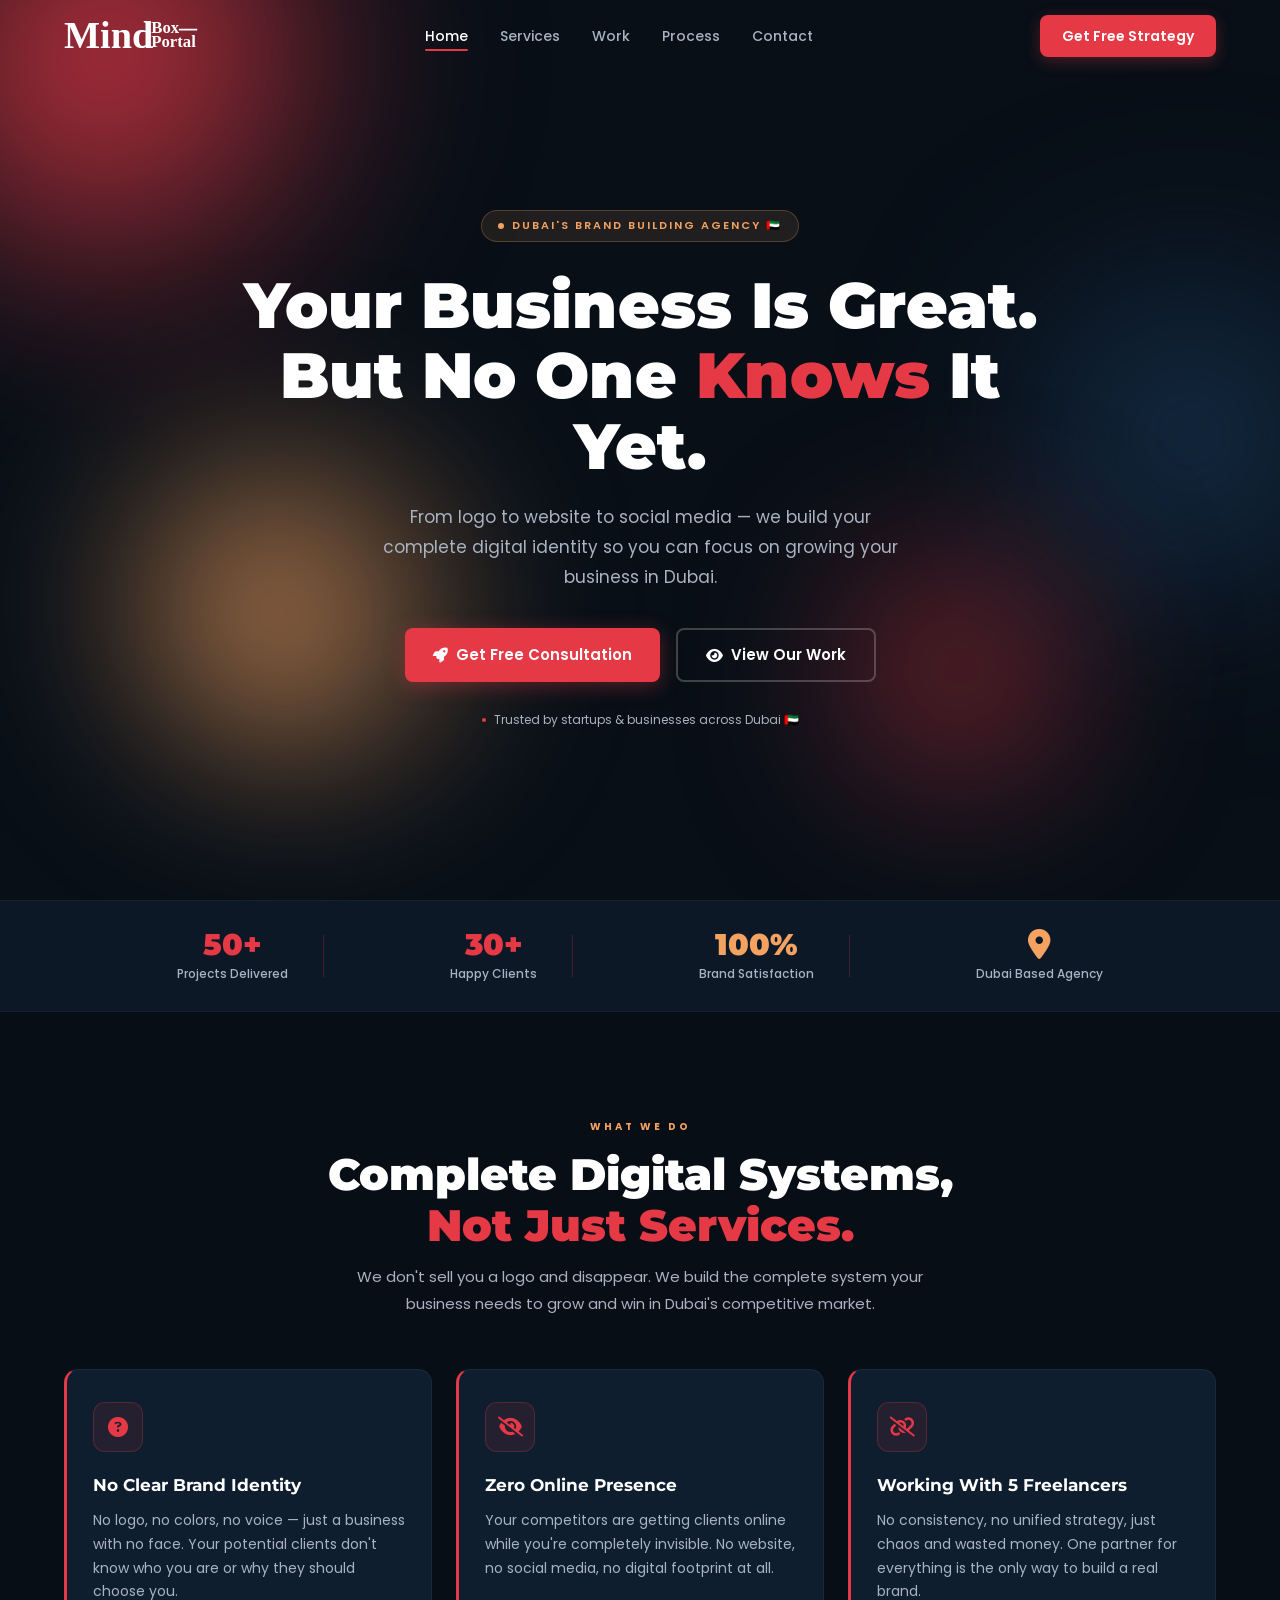
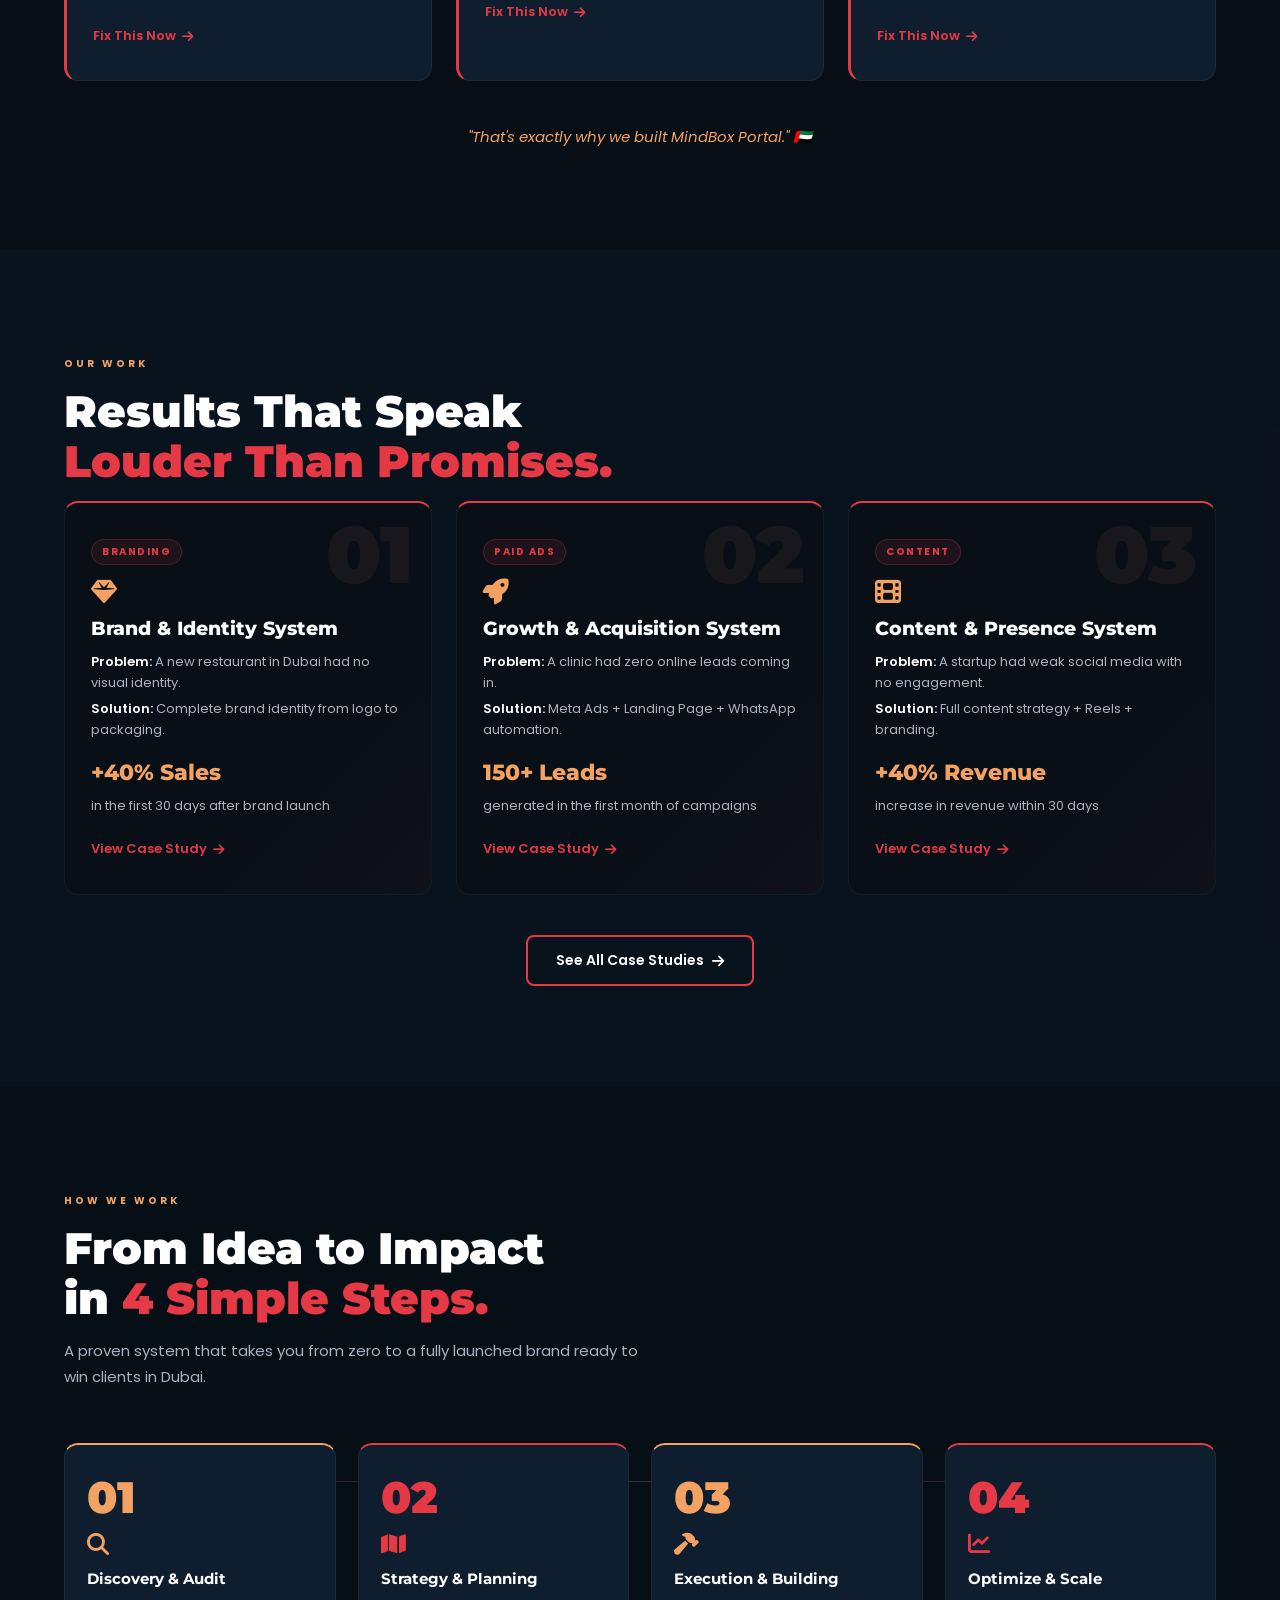
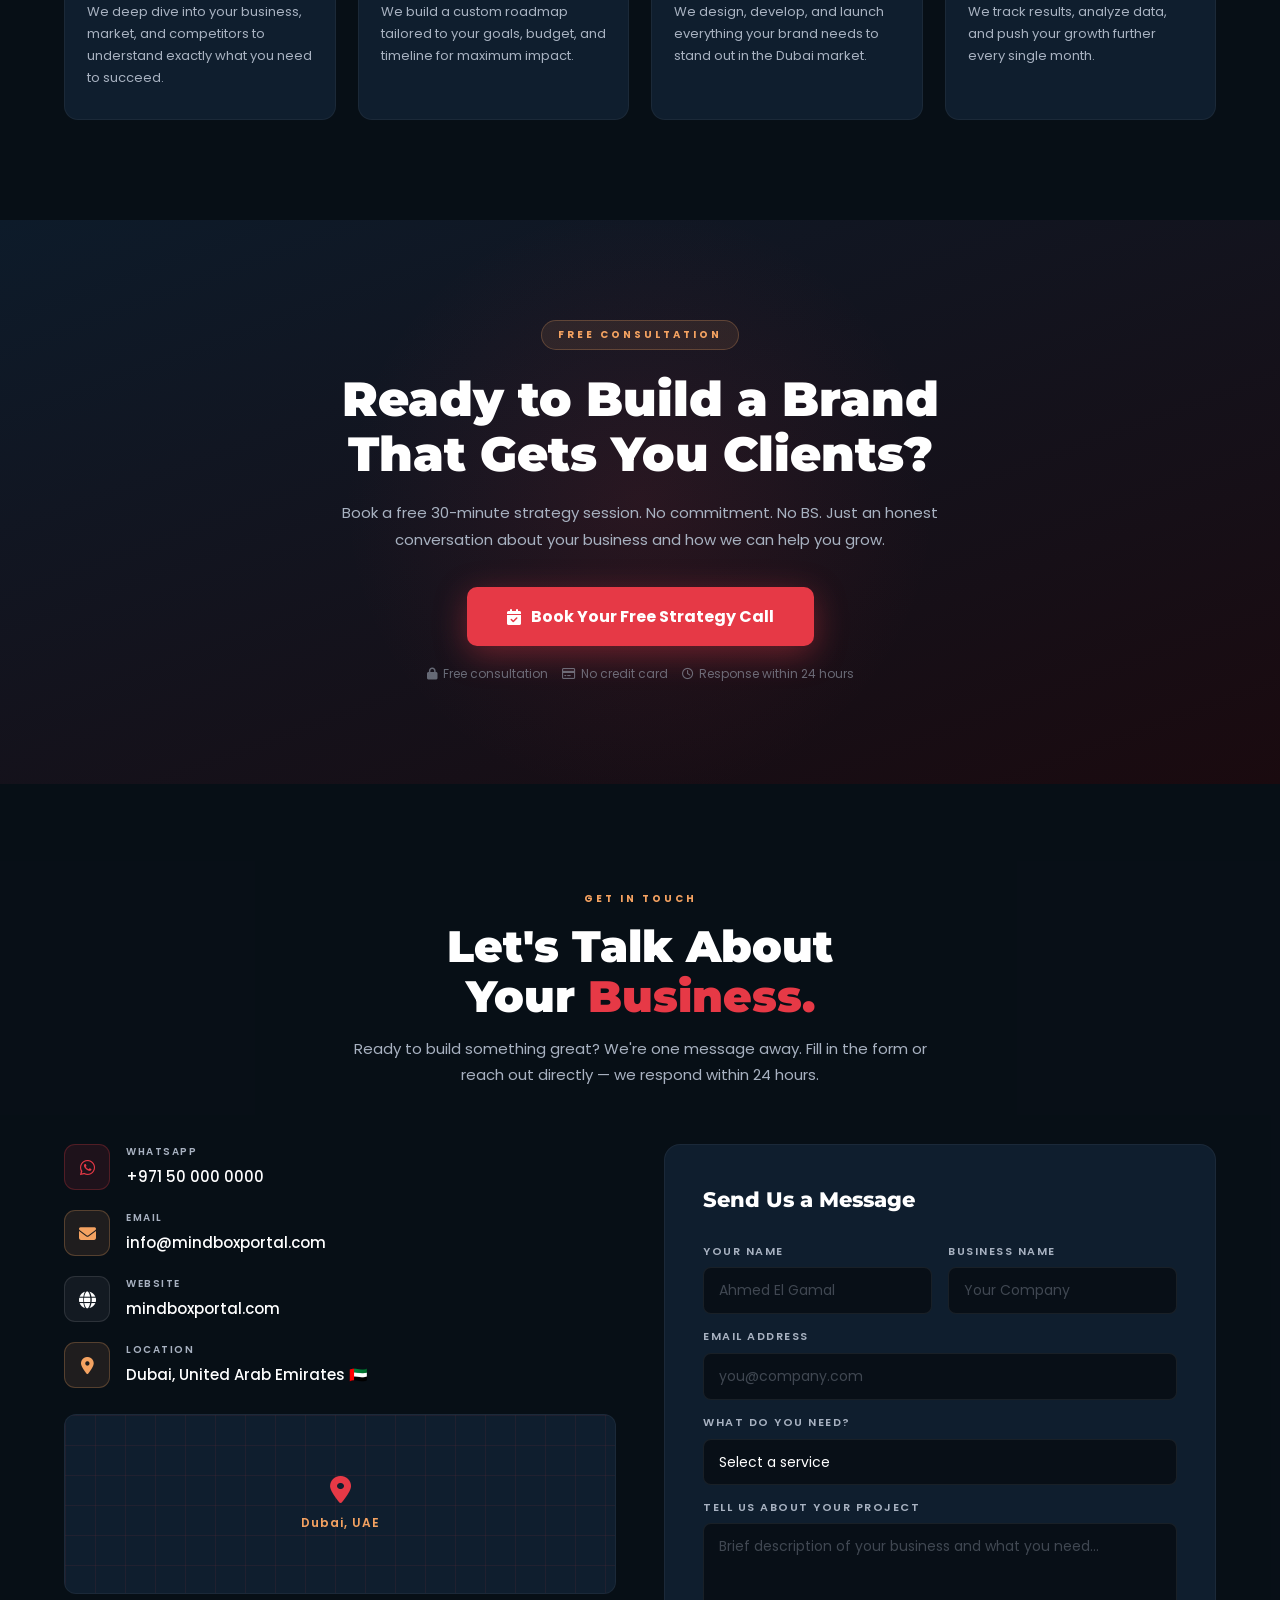
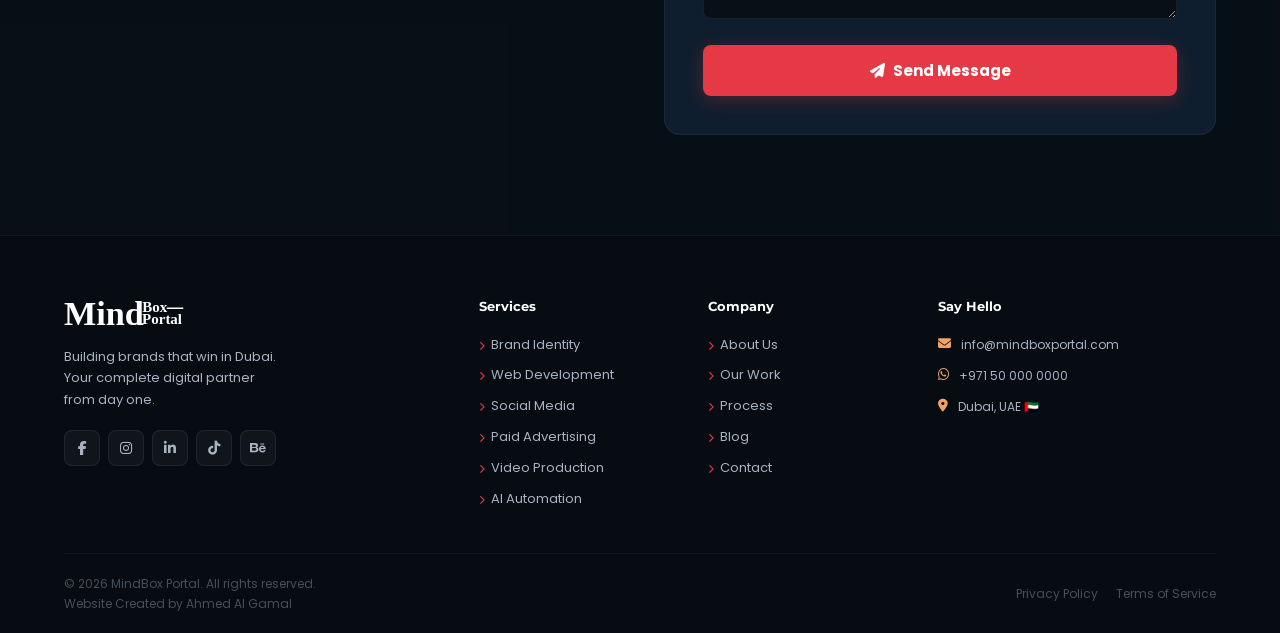
==== index.html @ a1be2900 "Add files via upload" ====
<!doctype html>
<html lang="en">
  <head>
    <!-- ============================================================
       MindBox Portal — Main Website v2.0
       Dubai's Brand Building Agency
       ============================================================ -->
    <meta charset="UTF-8" />
    <meta name="viewport" content="width=device-width, initial-scale=1.0" />

    <!-- SEO -->
    <title>MindBox Portal — Dubai's Brand Building Agency</title>
    <meta
      name="description"
      content="MindBox Portal is Dubai's premier brand building agency. We build complete digital identities for startups — logo, website, social media, paid ads, and AI automation."
    />
    <meta
      name="keywords"
      content="digital marketing agency Dubai, branding Dubai, web development Dubai, social media Dubai, MindBox Portal"
    />
    <meta name="author" content="MindBox Portal" />
    <meta name="robots" content="index, follow" />
    <meta
      property="og:title"
      content="MindBox Portal — Dubai's Brand Building Agency"
    />
    <meta
      property="og:description"
      content="We build complete digital identities for startups in Dubai."
    />
    <meta property="og:type" content="website" />
    <meta property="og:url" content="https://mindboxportal.com" />
    <link rel="canonical" href="https://mindboxportal.com" />

    <!-- Fonts -->
    <link rel="preconnect" href="https://fonts.googleapis.com" />
    <link rel="preconnect" href="https://fonts.gstatic.com" crossorigin />
    <link
      href="https://fonts.googleapis.com/css2?family=Montserrat:wght@400;500;600;700;800;900&family=Poppins:wght@300;400;500;600;700&display=swap"
      rel="stylesheet"
    />

    <!-- Font Awesome -->
    <link
      rel="stylesheet"
      href="https://cdnjs.cloudflare.com/ajax/libs/font-awesome/6.5.1/css/all.min.css"
    />

    <style>
      /* ============================================================
   CSS VARIABLES
   ============================================================ */
      :root {
        --navy: #0d1b2a;
        --red: #e63946;
        --gold: #f4a261;
        --white: #ffffff;
        --gray: #a8b2c1;
        --dark: #080f17;
        --card-bg: #0f1e2e;
      }

      /* ============================================================
   RESET & BASE
   ============================================================ */
      *,
      *::before,
      *::after {
        margin: 0;
        padding: 0;
        box-sizing: border-box;
      }
      html {
        scroll-behavior: smooth;
      }
      body {
        background: var(--dark);
        color: var(--white);
        font-family: "Poppins", sans-serif;
        overflow-x: hidden;
        line-height: 1.6;
      }
      img {
        max-width: 100%;
        display: block;
      }
      a {
        text-decoration: none;
        color: inherit;
      }
      ul {
        list-style: none;
      }
      button {
        cursor: pointer;
        font-family: inherit;
      }

      /* ============================================================
   ANIMATED BACKGROUND — Planet blobs (blur only, no border)
   ============================================================ */
      .bg-canvas {
        position: fixed;
        inset: 0;
        z-index: 0;
        pointer-events: none;
        overflow: hidden;
      }

      .planet {
        position: absolute;
        border-radius: 50%;
        filter: blur(90px);
        animation: planetOrbit ease-in-out infinite;
      }

      .planet-1 {
        width: 500px;
        height: 500px;
        background: radial-gradient(
          circle at 40% 40%,
          var(--red),
          transparent 70%
        );
        top: -150px;
        left: -100px;
        animation-duration: 20s;
        animation-delay: 0s;
      }
      .planet-2 {
        width: 420px;
        height: 420px;
        background: radial-gradient(
          circle at 50% 50%,
          #1a3a5c,
          transparent 70%
        );
        top: 25%;
        right: -120px;
        animation-duration: 26s;
        animation-delay: -8s;
      }
      .planet-3 {
        width: 360px;
        height: 360px;
        background: radial-gradient(
          circle at 40% 60%,
          var(--gold),
          transparent 70%
        );
        bottom: 15%;
        left: 10%;
        animation-duration: 32s;
        animation-delay: -15s;
      }
      .planet-4 {
        width: 260px;
        height: 260px;
        background: radial-gradient(
          circle at 50% 50%,
          var(--red),
          transparent 70%
        );
        top: 60%;
        right: 15%;
        animation-duration: 22s;
        animation-delay: -5s;
      }

      @keyframes planetOrbit {
        0% {
          opacity: 0.08;
          transform: translate(0, 0) scale(1);
        }
        20% {
          opacity: 0.13;
          transform: translate(30px, 20px) scale(1.04);
        }
        40% {
          opacity: 0.07;
          transform: translate(-15px, 40px) scale(0.96);
        }
        60% {
          opacity: 0.12;
          transform: translate(25px, -15px) scale(1.02);
        }
        80% {
          opacity: 0.06;
          transform: translate(-10px, 30px) scale(1.01);
        }
        100% {
          opacity: 0.08;
          transform: translate(0, 0) scale(1);
        }
      }

      /* ============================================================
   HEADER
   ============================================================ */
      #header {
        position: fixed;
        top: 0;
        left: 0;
        right: 0;
        z-index: 1000;
        padding: 0 5%;
        height: 72px;
        display: flex;
        align-items: center;
        justify-content: space-between;
        transition:
          background 0.4s,
          border-color 0.4s;
      }

      #header.scrolled {
        background: rgba(8, 15, 23, 0.96);
        backdrop-filter: blur(20px);
        border-bottom: 1px solid rgba(255, 255, 255, 0.05);
      }

      /* Logo image — place your SVG at /assets/logo.svg */
      .header-logo {
        display: flex;
        align-items: center;
        height: 40px;
      }
      .header-logo img {
        height: 40px;
        width: auto;
        object-fit: contain;
      }

      /* Text fallback if SVG missing */
      .logo-fallback {
        display: none;
        align-items: baseline;
        gap: 1px;
      }
      .logo-mind {
        font-family: "Montserrat", sans-serif;
        font-size: 24px;
        font-weight: 900;
        color: var(--white);
        letter-spacing: -1px;
      }
      .logo-right {
        display: flex;
        flex-direction: column;
        line-height: 1.15;
        margin-left: 2px;
      }
      .logo-box-line {
        display: flex;
        align-items: center;
        gap: 3px;
      }
      .logo-box {
        font-family: "Montserrat", sans-serif;
        font-size: 11px;
        font-weight: 700;
        color: var(--white);
      }
      .logo-dash {
        width: 14px;
        height: 2px;
        background: var(--red);
        display: inline-block;
      }
      .logo-portal {
        font-family: "Montserrat", sans-serif;
        font-size: 11px;
        font-weight: 500;
        color: var(--gray);
      }

      /* Main nav */
      .main-nav {
        display: flex;
        align-items: center;
        gap: 32px;
      }

      .main-nav a {
        color: var(--gray);
        font-size: 14px;
        font-weight: 500;
        position: relative;
        transition: color 0.3s;
      }
      .main-nav a::after {
        content: "";
        position: absolute;
        bottom: -4px;
        left: 0;
        width: 0;
        height: 2px;
        background: var(--gold);
        transition: width 0.3s;
        border-radius: 2px;
      }
      .main-nav a:hover,
      .main-nav a.active {
        color: var(--white);
      }
      .main-nav a:hover::after,
      .main-nav a.active::after {
        width: 100%;
      }
      .main-nav a.active::after {
        background: var(--red);
      }

      .btn-nav-cta {
        background: var(--red);
        color: var(--white);
        padding: 10px 22px;
        border-radius: 8px;
        font-size: 14px;
        font-weight: 600;
        border: none;
        transition: all 0.3s;
        box-shadow: 0 4px 16px rgba(230, 57, 70, 0.3);
      }
      .btn-nav-cta:hover {
        background: #c62d39;
        transform: translateY(-2px);
      }

      .hamburger {
        display: none;
        flex-direction: column;
        gap: 5px;
        cursor: pointer;
        background: none;
        border: none;
        padding: 4px;
      }
      .hamburger span {
        width: 24px;
        height: 2px;
        background: var(--white);
        border-radius: 2px;
        display: block;
      }

      /* ============================================================
   MOBILE NAV
   ============================================================ */
      .mobile-nav {
        position: fixed;
        inset: 0;
        background: rgba(8, 15, 23, 0.98);
        backdrop-filter: blur(20px);
        z-index: 999;
        display: flex;
        flex-direction: column;
        align-items: center;
        justify-content: center;
        gap: 28px;
        transform: translateX(100%);
        transition: transform 0.4s ease;
      }
      .mobile-nav.open {
        transform: translateX(0);
      }
      .mobile-nav a {
        font-family: "Montserrat", sans-serif;
        font-size: 26px;
        font-weight: 800;
        color: var(--white);
        transition: color 0.3s;
      }
      .mobile-nav a:hover {
        color: var(--red);
      }
      .mobile-close {
        position: absolute;
        top: 22px;
        right: 22px;
        font-size: 24px;
        color: var(--gray);
        background: none;
        border: none;
      }

      /* ============================================================
   SHARED UTILITIES
   ============================================================ */
      section {
        position: relative;
        z-index: 1;
        padding: 100px 5%;
      }
      .section-inner {
        max-width: 1200px;
        margin: 0 auto;
      }

      .section-tag {
        display: inline-block;
        font-size: 10px;
        font-weight: 700;
        color: var(--gold);
        letter-spacing: 3px;
        text-transform: uppercase;
        margin-bottom: 14px;
      }

      .section-title {
        font-family: "Montserrat", sans-serif;
        font-size: clamp(26px, 3.5vw, 44px);
        font-weight: 900;
        color: var(--white);
        line-height: 1.15;
        margin-bottom: 14px;
      }
      .section-title em {
        color: var(--red);
        font-style: normal;
      }

      .section-sub {
        font-size: 15px;
        color: var(--gray);
        line-height: 1.75;
        max-width: 580px;
        margin-bottom: 52px;
      }

      /* Buttons */
      .btn-primary {
        display: inline-flex;
        align-items: center;
        gap: 8px;
        background: var(--red);
        color: var(--white);
        padding: 14px 28px;
        border-radius: 8px;
        font-size: 15px;
        font-weight: 600;
        border: none;
        transition: all 0.3s;
        box-shadow: 0 4px 20px rgba(230, 57, 70, 0.35);
      }
      .btn-primary:hover {
        transform: translateY(-3px);
        box-shadow: 0 10px 32px rgba(230, 57, 70, 0.45);
        background: #c62d39;
      }

      .btn-secondary {
        display: inline-flex;
        align-items: center;
        gap: 8px;
        background: transparent;
        color: var(--white);
        padding: 13px 28px;
        border-radius: 8px;
        font-size: 15px;
        font-weight: 600;
        border: 2px solid rgba(255, 255, 255, 0.22);
        transition: all 0.3s;
      }
      .btn-secondary:hover {
        border-color: var(--white);
        background: rgba(255, 255, 255, 0.05);
      }

      .btn-outline {
        display: inline-flex;
        align-items: center;
        gap: 8px;
        border: 2px solid var(--red);
        color: var(--white);
        padding: 12px 28px;
        border-radius: 8px;
        font-size: 14px;
        font-weight: 600;
        transition: all 0.3s;
      }
      .btn-outline:hover {
        background: var(--red);
        transform: translateY(-2px);
      }

      /* Scroll animations */
      .fade-up {
        opacity: 0;
        transform: translateY(28px);
        transition:
          opacity 0.65s ease,
          transform 0.65s ease;
      }
      .fade-up.visible {
        opacity: 1;
        transform: translateY(0);
      }
      .delay-1 {
        transition-delay: 0.1s;
      }
      .delay-2 {
        transition-delay: 0.2s;
      }
      .delay-3 {
        transition-delay: 0.3s;
      }
      .delay-4 {
        transition-delay: 0.4s;
      }

      /* ============================================================
   HERO — Centered text
   ============================================================ */
      #hero {
        min-height: 100vh;
        display: flex;
        align-items: center;
        justify-content: center;
        text-align: center;
        padding-top: 120px;
        padding-bottom: 80px;
      }
      .hero-inner {
        max-width: 800px;
        margin: 0 auto;
      }

      .hero-tag {
        display: inline-flex;
        align-items: center;
        gap: 8px;
        background: rgba(244, 162, 97, 0.1);
        border: 1px solid rgba(244, 162, 97, 0.25);
        padding: 6px 16px;
        border-radius: 100px;
        margin-bottom: 28px;
      }
      .hero-tag-dot {
        width: 6px;
        height: 6px;
        background: var(--gold);
        border-radius: 50%;
        animation: dotPulse 2s ease-in-out infinite;
      }
      @keyframes dotPulse {
        0%,
        100% {
          opacity: 1;
          transform: scale(1);
        }
        50% {
          opacity: 0.4;
          transform: scale(0.7);
        }
      }
      .hero-tag span {
        font-size: 11px;
        font-weight: 600;
        color: var(--gold);
        letter-spacing: 2px;
        text-transform: uppercase;
      }

      .hero-h1 {
        font-family: "Montserrat", sans-serif;
        font-size: clamp(34px, 5vw, 64px);
        font-weight: 900;
        color: var(--white);
        line-height: 1.1;
        margin-bottom: 22px;
      }
      .hero-h1 em {
        color: var(--red);
        font-style: normal;
      }

      .hero-sub {
        font-size: 17px;
        color: var(--gray);
        line-height: 1.75;
        max-width: 540px;
        margin: 0 auto 36px;
      }

      .hero-btns {
        display: flex;
        gap: 16px;
        justify-content: center;
        flex-wrap: wrap;
        margin-bottom: 28px;
      }

      .hero-trust {
        font-size: 12px;
        color: var(--gray);
        display: flex;
        align-items: center;
        justify-content: center;
        gap: 8px;
      }
      .hero-trust-dot {
        width: 4px;
        height: 4px;
        background: var(--red);
        border-radius: 50%;
        display: inline-block;
      }

      /* ============================================================
   STATS BAR
   ============================================================ */
      #stats {
        padding: 0;
        background: rgba(13, 27, 42, 0.85);
        border-top: 1px solid rgba(255, 255, 255, 0.04);
        border-bottom: 1px solid rgba(255, 255, 255, 0.04);
        backdrop-filter: blur(10px);
      }
      .stats-inner {
        max-width: 1200px;
        margin: 0 auto;
        padding: 28px 5%;
        display: flex;
        align-items: center;
        justify-content: space-around;
        flex-wrap: wrap;
        gap: 16px;
      }
      .stat-item {
        display: flex;
        flex-direction: column;
        align-items: center;
        gap: 4px;
        padding: 0 36px;
        position: relative;
      }
      .stat-item:not(:last-child)::after {
        content: "";
        position: absolute;
        right: 0;
        top: 10%;
        height: 80%;
        width: 1px;
        background: rgba(230, 57, 70, 0.25);
      }
      .stat-number {
        font-family: "Montserrat", sans-serif;
        font-size: 30px;
        font-weight: 900;
        color: var(--red);
        line-height: 1;
      }
      .stat-number.gold {
        color: var(--gold);
      }
      .stat-label {
        font-size: 12px;
        color: var(--gray);
        font-weight: 500;
        text-align: center;
      }

      /* ============================================================
   SERVICES SECTION
   ============================================================ */
      #services {
        background: rgba(8, 15, 23, 0.5);
      }
      .services-header {
        text-align: center;
      }
      .services-header .section-sub {
        margin: 0 auto 52px;
      }

      .problem-cards {
        display: grid;
        grid-template-columns: repeat(3, 1fr);
        gap: 24px;
      }

      .problem-card {
        background: var(--card-bg);
        border: 1px solid rgba(255, 255, 255, 0.05);
        border-left: 3px solid var(--red);
        border-radius: 14px;
        padding: 32px 26px;
        transition: all 0.35s;
      }
      .problem-card:hover {
        transform: translateY(-7px);
        box-shadow: 0 20px 48px rgba(230, 57, 70, 0.14);
      }

      .problem-icon {
        width: 50px;
        height: 50px;
        background: rgba(230, 57, 70, 0.1);
        border: 1px solid rgba(230, 57, 70, 0.25);
        border-radius: 12px;
        display: flex;
        align-items: center;
        justify-content: center;
        font-size: 20px;
        color: var(--red);
        margin-bottom: 20px;
      }
      .problem-title {
        font-family: "Montserrat", sans-serif;
        font-size: 17px;
        font-weight: 700;
        color: var(--white);
        margin-bottom: 10px;
      }
      .problem-text {
        font-size: 14px;
        color: var(--gray);
        line-height: 1.7;
        margin-bottom: 18px;
      }
      .problem-link {
        font-size: 13px;
        color: var(--red);
        font-weight: 600;
        display: inline-flex;
        align-items: center;
        gap: 6px;
        transition: gap 0.3s;
      }
      .problem-link:hover {
        gap: 10px;
      }

      .closing-line {
        text-align: center;
        margin-top: 44px;
        font-size: 15px;
        color: var(--gold);
        font-style: italic;
      }

      /* ============================================================
   CASE STUDIES
   ============================================================ */
      #work {
        background: rgba(13, 27, 42, 0.4);
      }
      .case-cards {
        display: grid;
        grid-template-columns: repeat(3, 1fr);
        gap: 24px;
      }

      .case-card {
        background: var(--dark);
        border: 1px solid rgba(255, 255, 255, 0.05);
        border-top: 2px solid var(--red);
        border-radius: 14px;
        padding: 34px 26px;
        position: relative;
        overflow: hidden;
        transition: all 0.35s;
      }
      .case-card::before {
        content: "";
        position: absolute;
        inset: 0;
        background: linear-gradient(
          135deg,
          transparent 60%,
          rgba(230, 57, 70, 0.04)
        );
        pointer-events: none;
      }
      .case-card:hover {
        transform: translateY(-8px);
        box-shadow: 0 24px 56px rgba(230, 57, 70, 0.18);
        border-top-color: var(--gold);
      }

      .case-number-bg {
        position: absolute;
        top: 12px;
        right: 18px;
        font-family: "Montserrat", sans-serif;
        font-size: 80px;
        font-weight: 900;
        color: rgba(244, 162, 97, 0.07);
        line-height: 1;
        user-select: none;
      }
      .case-tag {
        display: inline-block;
        background: rgba(230, 57, 70, 0.1);
        border: 1px solid rgba(230, 57, 70, 0.25);
        color: var(--red);
        font-size: 10px;
        font-weight: 700;
        padding: 4px 10px;
        border-radius: 100px;
        letter-spacing: 1.5px;
        text-transform: uppercase;
        margin-bottom: 14px;
      }
      .case-icon {
        font-size: 26px;
        color: var(--gold);
        margin-bottom: 12px;
        display: block;
      }
      .case-title {
        font-family: "Montserrat", sans-serif;
        font-size: 19px;
        font-weight: 800;
        color: var(--white);
        margin-bottom: 10px;
        line-height: 1.3;
      }
      .case-meta {
        font-size: 13px;
        color: var(--gray);
        margin-bottom: 6px;
        line-height: 1.6;
      }
      .case-meta strong {
        color: var(--white);
        font-weight: 600;
      }
      .case-result {
        font-size: 22px;
        font-weight: 800;
        color: var(--gold);
        font-family: "Montserrat", sans-serif;
        margin: 14px 0 6px;
      }
      .case-result-text {
        font-size: 13px;
        color: var(--gray);
        margin-bottom: 18px;
      }
      .case-link {
        font-size: 13px;
        color: var(--red);
        font-weight: 600;
        display: inline-flex;
        align-items: center;
        gap: 6px;
        transition: gap 0.3s;
      }
      .case-link:hover {
        gap: 10px;
      }
      .case-see-all {
        text-align: center;
        margin-top: 40px;
      }

      /* ============================================================
   PROCESS
   ============================================================ */
      #process {
        background: rgba(8, 15, 23, 0.6);
      }

      .process-grid {
        display: grid;
        grid-template-columns: repeat(4, 1fr);
        gap: 22px;
        position: relative;
      }
      .process-grid::before {
        content: "";
        position: absolute;
        top: 38px;
        left: 12%;
        right: 12%;
        height: 1px;
        background: linear-gradient(90deg, var(--red), var(--gold), var(--red));
        opacity: 0.22;
        z-index: 0;
      }
      .process-card {
        background: var(--card-bg);
        border: 1px solid rgba(255, 255, 255, 0.05);
        border-radius: 14px;
        padding: 30px 22px;
        position: relative;
        z-index: 1;
        transition: all 0.35s;
      }
      .process-card:nth-child(odd) {
        border-top: 2px solid var(--gold);
      }
      .process-card:nth-child(even) {
        border-top: 2px solid var(--red);
      }
      .process-card:hover {
        transform: translateY(-6px);
        box-shadow: 0 16px 40px rgba(0, 0, 0, 0.3);
      }

      .process-num {
        font-family: "Montserrat", sans-serif;
        font-size: 44px;
        font-weight: 900;
        line-height: 1;
        margin-bottom: 14px;
      }
      .num-gold {
        color: var(--gold);
      }
      .num-red {
        color: var(--red);
      }
      .process-icon {
        font-size: 22px;
        margin-bottom: 12px;
        display: block;
      }
      .process-title {
        font-family: "Montserrat", sans-serif;
        font-size: 15px;
        font-weight: 700;
        color: var(--white);
        margin-bottom: 10px;
      }
      .process-text {
        font-size: 13px;
        color: var(--gray);
        line-height: 1.7;
      }

      /* ============================================================
   CTA
   ============================================================ */
      #cta {
        background: linear-gradient(160deg, var(--navy) 0%, #1a0a0f 100%);
        text-align: center;
        overflow: hidden;
      }
      #cta::before {
        content: "";
        position: absolute;
        top: 50%;
        left: 50%;
        transform: translate(-50%, -50%);
        width: 600px;
        height: 600px;
        background: radial-gradient(
          circle,
          rgba(230, 57, 70, 0.1) 0%,
          transparent 70%
        );
        border-radius: 50%;
        pointer-events: none;
      }
      .cta-inner {
        position: relative;
        z-index: 1;
        max-width: 660px;
        margin: 0 auto;
      }

      .cta-badge {
        display: inline-block;
        background: rgba(244, 162, 97, 0.1);
        border: 1px solid rgba(244, 162, 97, 0.25);
        color: var(--gold);
        font-size: 10px;
        font-weight: 700;
        padding: 6px 16px;
        border-radius: 100px;
        letter-spacing: 3px;
        text-transform: uppercase;
        margin-bottom: 22px;
      }
      .cta-title {
        font-family: "Montserrat", sans-serif;
        font-size: clamp(28px, 4vw, 48px);
        font-weight: 900;
        color: var(--white);
        line-height: 1.15;
        margin-bottom: 18px;
      }
      .cta-sub {
        font-size: 15px;
        color: var(--gray);
        line-height: 1.75;
        margin-bottom: 34px;
      }

      .btn-cta-large {
        display: inline-flex;
        align-items: center;
        gap: 10px;
        background: var(--red);
        color: var(--white);
        padding: 17px 40px;
        border-radius: 10px;
        font-size: 16px;
        font-weight: 700;
        border: none;
        transition: all 0.3s;
        box-shadow: 0 8px 32px rgba(230, 57, 70, 0.4);
        animation: ctaPulse 3s ease-in-out infinite;
      }
      .btn-cta-large:hover {
        transform: translateY(-4px);
        background: #c62d39;
      }
      @keyframes ctaPulse {
        0%,
        100% {
          box-shadow: 0 8px 32px rgba(230, 57, 70, 0.4);
        }
        50% {
          box-shadow: 0 8px 50px rgba(230, 57, 70, 0.62);
        }
      }

      .cta-trust {
        margin-top: 18px;
        font-size: 12px;
        color: rgba(168, 178, 193, 0.55);
        display: flex;
        align-items: center;
        justify-content: center;
        gap: 14px;
        flex-wrap: wrap;
      }
      .cta-trust span {
        display: flex;
        align-items: center;
        gap: 5px;
      }

      /* ============================================================
   CONTACT — Title centered, form & info side by side
   ============================================================ */
      #contact {
        background: rgba(8, 15, 23, 0.8);
      }

      .contact-header {
        text-align: center;
        margin-bottom: 56px;
      }
      .contact-header .section-sub {
        margin: 0 auto;
      }

      .contact-grid {
        display: grid;
        grid-template-columns: 1fr 1fr;
        gap: 48px;
        align-items: start;
      }

      .contact-info {
        display: flex;
        flex-direction: column;
        gap: 20px;
      }

      .contact-item {
        display: flex;
        align-items: flex-start;
        gap: 16px;
      }

      .contact-icon-wrap {
        width: 46px;
        height: 46px;
        border-radius: 11px;
        display: flex;
        align-items: center;
        justify-content: center;
        font-size: 17px;
        flex-shrink: 0;
        transition: transform 0.3s;
      }
      .contact-item:hover .contact-icon-wrap {
        transform: scale(1.1);
      }
      .icon-red {
        background: rgba(230, 57, 70, 0.1);
        border: 1px solid rgba(230, 57, 70, 0.25);
        color: var(--red);
      }
      .icon-gold {
        background: rgba(244, 162, 97, 0.1);
        border: 1px solid rgba(244, 162, 97, 0.25);
        color: var(--gold);
      }
      .icon-white {
        background: rgba(255, 255, 255, 0.05);
        border: 1px solid rgba(255, 255, 255, 0.1);
        color: var(--white);
      }

      .contact-label {
        font-size: 10px;
        color: var(--gray);
        letter-spacing: 1.5px;
        text-transform: uppercase;
        font-weight: 600;
        margin-bottom: 4px;
      }
      .contact-value {
        font-size: 15px;
        color: var(--white);
        font-weight: 500;
        transition: color 0.3s;
      }
      .contact-value:hover {
        color: var(--gold);
      }

      .map-placeholder {
        width: 100%;
        height: 180px;
        background: var(--card-bg);
        border: 1px solid rgba(255, 255, 255, 0.05);
        border-radius: 12px;
        display: flex;
        align-items: center;
        justify-content: center;
        overflow: hidden;
        margin-top: 6px;
        position: relative;
      }
      .map-grid {
        position: absolute;
        inset: 0;
        background-image:
          linear-gradient(rgba(230, 57, 70, 0.08) 1px, transparent 1px),
          linear-gradient(90deg, rgba(230, 57, 70, 0.08) 1px, transparent 1px);
        background-size: 30px 30px;
      }
      .map-label {
        position: relative;
        z-index: 1;
        text-align: center;
      }
      .map-label i {
        font-size: 28px;
        color: var(--red);
      }
      .map-label p {
        font-size: 12px;
        color: var(--gold);
        font-weight: 600;
        margin-top: 6px;
        letter-spacing: 1px;
      }

      .contact-form {
        background: var(--card-bg);
        border: 1px solid rgba(255, 255, 255, 0.05);
        border-radius: 16px;
        padding: 38px;
      }
      .form-title {
        font-family: "Montserrat", sans-serif;
        font-size: 21px;
        font-weight: 800;
        color: var(--white);
        margin-bottom: 26px;
      }

      .form-row {
        display: grid;
        grid-template-columns: 1fr 1fr;
        gap: 16px;
      }
      .form-group {
        margin-bottom: 14px;
      }
      .form-group label {
        display: block;
        font-size: 11px;
        font-weight: 600;
        color: var(--gray);
        letter-spacing: 1.5px;
        text-transform: uppercase;
        margin-bottom: 7px;
      }

      .form-group input,
      .form-group select,
      .form-group textarea {
        width: 100%;
        background: var(--dark);
        border: 1px solid rgba(255, 255, 255, 0.07);
        border-radius: 8px;
        padding: 12px 15px;
        font-size: 14px;
        color: var(--white);
        font-family: "Poppins", sans-serif;
        outline: none;
        transition:
          border-color 0.3s,
          box-shadow 0.3s;
        appearance: none;
      }
      .form-group input::placeholder,
      .form-group textarea::placeholder {
        color: rgba(168, 178, 193, 0.35);
      }
      .form-group input:focus,
      .form-group select:focus,
      .form-group textarea:focus {
        border-color: var(--gold);
        box-shadow: 0 0 0 3px rgba(244, 162, 97, 0.08);
      }
      .form-group select option {
        background: var(--dark);
      }
      .form-group textarea {
        resize: vertical;
        min-height: 96px;
      }

      .btn-submit {
        width: 100%;
        background: var(--red);
        color: var(--white);
        padding: 14px;
        border-radius: 8px;
        font-size: 15px;
        font-weight: 700;
        border: none;
        font-family: "Poppins", sans-serif;
        transition: all 0.3s;
        display: flex;
        align-items: center;
        justify-content: center;
        gap: 8px;
        margin-top: 18px;
        box-shadow: 0 4px 18px rgba(230, 57, 70, 0.28);
      }
      .btn-submit:hover {
        background: #c62d39;
        transform: translateY(-2px);
      }

      /* ============================================================
   FOOTER
   ============================================================ */
      footer {
        position: relative;
        z-index: 1;
        background: #060c12;
        border-top: 1px solid rgba(255, 255, 255, 0.05);
        padding: 60px 5% 0;
      }

      .footer-grid {
        max-width: 1200px;
        margin: 0 auto;
        display: grid;
        grid-template-columns: 2fr 1fr 1fr 1.5fr;
        gap: 44px;
        padding-bottom: 44px;
      }

      .footer-logo-wrap {
        display: flex;
        align-items: center;
        height: 36px;
        margin-bottom: 14px;
      }
      .footer-logo-wrap img {
        height: 36px;
        width: auto;
      }

      .footer-tagline {
        font-size: 13px;
        color: var(--gray);
        line-height: 1.65;
        margin-bottom: 20px;
        max-width: 220px;
      }

      /* Social icons */
      .social-links {
        display: flex;
        gap: 8px;
        flex-wrap: wrap;
      }
      .social-link {
        width: 36px;
        height: 36px;
        border-radius: 8px;
        background: rgba(255, 255, 255, 0.04);
        border: 1px solid rgba(255, 255, 255, 0.07);
        display: flex;
        align-items: center;
        justify-content: center;
        font-size: 14px;
        color: var(--gray);
        transition: all 0.3s;
      }
      .social-link:hover {
        background: var(--red);
        border-color: var(--red);
        color: var(--white);
        transform: translateY(-3px);
      }

      .footer-col-title {
        font-family: "Montserrat", sans-serif;
        font-size: 13px;
        font-weight: 700;
        color: var(--white);
        margin-bottom: 18px;
      }

      .footer-links {
        display: flex;
        flex-direction: column;
        gap: 10px;
      }
      .footer-links a {
        font-size: 13px;
        color: var(--gray);
        display: flex;
        align-items: center;
        gap: 6px;
        transition:
          color 0.3s,
          gap 0.3s;
      }
      .footer-links a i {
        color: var(--red);
        font-size: 9px;
      }
      .footer-links a:hover {
        color: var(--gold);
        gap: 10px;
      }

      .footer-contact-list {
        display: flex;
        flex-direction: column;
        gap: 12px;
      }
      .footer-contact-item {
        display: flex;
        align-items: flex-start;
        gap: 10px;
        font-size: 12px;
        color: var(--gray);
      }
      .footer-contact-item i {
        color: var(--gold);
        font-size: 13px;
        margin-top: 2px;
        flex-shrink: 0;
      }

      .footer-bottom {
        max-width: 1200px;
        margin: 0 auto;
        border-top: 1px solid rgba(255, 255, 255, 0.05);
        padding: 20px 0;
        display: flex;
        align-items: center;
        justify-content: space-between;
        flex-wrap: wrap;
        gap: 10px;
      }
      .footer-copy {
        font-size: 12px;
        color: rgba(168, 178, 193, 0.4);
      }
      .footer-legal {
        display: flex;
        gap: 18px;
      }
      .footer-legal a {
        font-size: 12px;
        color: rgba(168, 178, 193, 0.4);
        transition: color 0.3s;
      }
      .footer-legal a:hover {
        color: var(--gold);
      }

      /* ============================================================
   RESPONSIVE
   ============================================================ */
      @media (max-width: 1024px) {
        .problem-cards,
        .case-cards {
          grid-template-columns: 1fr 1fr;
        }
        .process-grid {
          grid-template-columns: 1fr 1fr;
        }
        .process-grid::before {
          display: none;
        }
        .footer-grid {
          grid-template-columns: 1fr 1fr;
          gap: 32px;
        }
      }

      @media (max-width: 768px) {
        section {
          padding: 72px 5%;
        }
        .main-nav,
        .btn-nav-cta {
          display: none;
        }
        .hamburger {
          display: flex;
        }
        .contact-grid,
        .problem-cards,
        .case-cards,
        .process-grid {
          grid-template-columns: 1fr;
        }
        .stat-item {
          padding: 0 16px;
        }
        .stat-item:not(:last-child)::after {
          display: none;
        }
        .stats-inner {
          justify-content: center;
          gap: 24px;
        }
        .footer-grid {
          grid-template-columns: 1fr;
          gap: 28px;
        }
        .form-row {
          grid-template-columns: 1fr;
        }
        .hero-h1 {
          font-size: clamp(28px, 8vw, 44px);
        }
      }

      @media (max-width: 480px) {
        .hero-btns {
          flex-direction: column;
          align-items: center;
        }
        .contact-form {
          padding: 24px;
        }
      }
    </style>
  </head>

  <body>
    <!-- ============================================================
     ANIMATED BACKGROUND — Planets (no border, blur only)
     ============================================================ -->
    <div class="bg-canvas" aria-hidden="true">
      <div class="planet planet-1"></div>
      <div class="planet planet-2"></div>
      <div class="planet planet-3"></div>
      <div class="planet planet-4"></div>
    </div>

    <!-- ============================================================
     MOBILE NAVIGATION
     ============================================================ -->
    <nav class="mobile-nav" id="mobileNav" aria-label="Mobile navigation">
      <button
        class="mobile-close"
        onclick="closeMobileNav()"
        aria-label="Close menu"
      >
        <i class="fa-solid fa-xmark"></i>
      </button>
      <a href="#hero" onclick="closeMobileNav()">Home</a>
      <a href="#services" onclick="closeMobileNav()">Services</a>
      <a href="#work" onclick="closeMobileNav()">Work</a>
      <a href="#process" onclick="closeMobileNav()">Process</a>
      <a href="#contact" onclick="closeMobileNav()">Contact</a>
    </nav>

    <!-- ============================================================
     HEADER — Sticky navigation
     ============================================================ -->
    <header id="header" role="banner">
      <!-- Logo: replace /assets/logo.svg with your file path -->
      <a href="#hero" class="header-logo" aria-label="MindBox Portal Home">
        <img
          src="img/LOGO mindbox.svg"
          alt="MindBox Portal Logo"
          width="140"
          height="40"
          color="red"
          onerror="
            this.style.display = 'none';
            this.nextElementSibling.style.display = 'flex';
          "
        />
      </a>

      <!-- Desktop nav -->
      <nav class="main-nav" aria-label="Main navigation">
        <a href="#hero" class="active">Home</a>
        <a href="#services">Services</a>
        <a href="#work">Work</a>
        <a href="#process">Process</a>
        <a href="#contact">Contact</a>
      </nav>

      <a href="#contact" class="btn-nav-cta">Get Free Strategy</a>

      <button
        class="hamburger"
        onclick="openMobileNav()"
        aria-label="Open menu"
      >
        <span></span><span></span><span></span>
      </button>
    </header>

    <main>
      <!-- ============================================================
     HERO SECTION — Centered, no visual element
     ============================================================ -->
      <section id="hero" aria-labelledby="hero-title">
        <div class="hero-inner">
          <div class="hero-tag fade-up">
            <div class="hero-tag-dot"></div>
            <span>Dubai's Brand Building Agency 🇦🇪</span>
          </div>

          <h1 id="hero-title" class="hero-h1 fade-up delay-1">
            Your Business Is Great.<br />
            But No One <em>Knows</em> It Yet.
          </h1>

          <p class="hero-sub fade-up delay-2">
            From logo to website to social media — we build your complete
            digital identity so you can focus on growing your business in Dubai.
          </p>

          <div class="hero-btns fade-up delay-3">
            <a href="#contact" class="btn-primary">
              <i class="fa-solid fa-rocket"></i> Get Free Consultation
            </a>
            <a href="#work" class="btn-secondary">
              <i class="fa-solid fa-eye"></i> View Our Work
            </a>
          </div>

          <p class="hero-trust fade-up delay-4">
            <span class="hero-trust-dot"></span>
            Trusted by startups &amp; businesses across Dubai 🇦🇪
          </p>
        </div>
      </section>

      <!-- ============================================================
     STATS BAR — Animated counters
     ============================================================ -->
      <div id="stats" role="region" aria-label="Agency statistics">
        <div class="stats-inner">
          <div class="stat-item fade-up">
            <span class="stat-number" data-count="50">0+</span>
            <span class="stat-label">Projects Delivered</span>
          </div>
          <div class="stat-item fade-up delay-1">
            <span class="stat-number" data-count="30">0+</span>
            <span class="stat-label">Happy Clients</span>
          </div>
          <div class="stat-item fade-up delay-2">
            <span class="stat-number gold" data-count="100">0%</span>
            <span class="stat-label">Brand Satisfaction</span>
          </div>
          <div class="stat-item fade-up delay-3">
            <span class="stat-number gold">
              <i class="fa-solid fa-location-dot"></i>
            </span>
            <span class="stat-label">Dubai Based Agency</span>
          </div>
        </div>
      </div>

      <!-- ============================================================
     SERVICES SECTION — Problem + solution cards
     ============================================================ -->
      <section id="services" aria-labelledby="services-title">
        <div class="section-inner">
          <div class="services-header">
            <span class="section-tag fade-up">What We Do</span>
            <h2 id="services-title" class="section-title fade-up">
              Complete Digital Systems,<br /><em>Not Just Services.</em>
            </h2>
            <p class="section-sub fade-up">
              We don't sell you a logo and disappear. We build the complete
              system your business needs to grow and win in Dubai's competitive
              market.
            </p>
          </div>

          <div class="problem-cards">
            <article class="problem-card fade-up">
              <div class="problem-icon">
                <i class="fa-solid fa-circle-question"></i>
              </div>
              <h3 class="problem-title">No Clear Brand Identity</h3>
              <p class="problem-text">
                No logo, no colors, no voice — just a business with no face.
                Your potential clients don't know who you are or why they should
                choose you.
              </p>
              <a href="#contact" class="problem-link"
                >Fix This Now <i class="fa-solid fa-arrow-right"></i
              ></a>
            </article>

            <article class="problem-card fade-up delay-1">
              <div class="problem-icon">
                <i class="fa-solid fa-eye-slash"></i>
              </div>
              <h3 class="problem-title">Zero Online Presence</h3>
              <p class="problem-text">
                Your competitors are getting clients online while you're
                completely invisible. No website, no social media, no digital
                footprint at all.
              </p>
              <a href="#contact" class="problem-link"
                >Fix This Now <i class="fa-solid fa-arrow-right"></i
              ></a>
            </article>

            <article class="problem-card fade-up delay-2">
              <div class="problem-icon">
                <i class="fa-solid fa-link-slash"></i>
              </div>
              <h3 class="problem-title">Working With 5 Freelancers</h3>
              <p class="problem-text">
                No consistency, no unified strategy, just chaos and wasted
                money. One partner for everything is the only way to build a
                real brand.
              </p>
              <a href="#contact" class="problem-link"
                >Fix This Now <i class="fa-solid fa-arrow-right"></i
              ></a>
            </article>
          </div>

          <p class="closing-line fade-up">
            "That's exactly why we built MindBox Portal." 🇦🇪
          </p>
        </div>
      </section>

      <!-- ============================================================
     CASE STUDIES — Portfolio results
     ============================================================ -->
      <section id="work" aria-labelledby="work-title">
        <div class="section-inner">
          <span class="section-tag fade-up">Our Work</span>
          <h2 id="work-title" class="section-title fade-up">
            Results That Speak<br /><em>Louder Than Promises.</em>
          </h2>

          <div class="case-cards">
            <article class="case-card fade-up">
              <div class="case-number-bg">01</div>
              <span class="case-tag">Branding</span>
              <i class="fa-solid fa-gem case-icon"></i>
              <h3 class="case-title">Brand &amp; Identity System</h3>
              <p class="case-meta">
                <strong>Problem:</strong> A new restaurant in Dubai had no
                visual identity.
              </p>
              <p class="case-meta">
                <strong>Solution:</strong> Complete brand identity from logo to
                packaging.
              </p>
              <div class="case-result">+40% Sales</div>
              <p class="case-result-text">
                in the first 30 days after brand launch
              </p>
              <a href="/case-studies/brand-identity" class="case-link"
                >View Case Study <i class="fa-solid fa-arrow-right"></i
              ></a>
            </article>

            <article class="case-card fade-up delay-1">
              <div class="case-number-bg">02</div>
              <span class="case-tag">Paid Ads</span>
              <i class="fa-solid fa-rocket case-icon"></i>
              <h3 class="case-title">Growth &amp; Acquisition System</h3>
              <p class="case-meta">
                <strong>Problem:</strong> A clinic had zero online leads coming
                in.
              </p>
              <p class="case-meta">
                <strong>Solution:</strong> Meta Ads + Landing Page + WhatsApp
                automation.
              </p>
              <div class="case-result">150+ Leads</div>
              <p class="case-result-text">
                generated in the first month of campaigns
              </p>
              <a href="/case-studies/growth-acquisition" class="case-link"
                >View Case Study <i class="fa-solid fa-arrow-right"></i
              ></a>
            </article>

            <article class="case-card fade-up delay-2">
              <div class="case-number-bg">03</div>
              <span class="case-tag">Content</span>
              <i class="fa-solid fa-film case-icon"></i>
              <h3 class="case-title">Content &amp; Presence System</h3>
              <p class="case-meta">
                <strong>Problem:</strong> A startup had weak social media with
                no engagement.
              </p>
              <p class="case-meta">
                <strong>Solution:</strong> Full content strategy + Reels +
                branding.
              </p>
              <div class="case-result">+40% Revenue</div>
              <p class="case-result-text">increase in revenue within 30 days</p>
              <a href="/case-studies/content-presence" class="case-link"
                >View Case Study <i class="fa-solid fa-arrow-right"></i
              ></a>
            </article>
          </div>

          <div class="case-see-all fade-up">
            <a href="/case-studies" class="btn-outline">
              See All Case Studies <i class="fa-solid fa-arrow-right"></i>
            </a>
          </div>
        </div>
      </section>

      <!-- ============================================================
     PROCESS — 4-step workflow
     ============================================================ -->
      <section id="process" aria-labelledby="process-title">
        <div class="section-inner">
          <span class="section-tag fade-up">How We Work</span>
          <h2 id="process-title" class="section-title fade-up">
            From Idea to Impact<br />in <em>4 Simple Steps.</em>
          </h2>
          <p class="section-sub fade-up">
            A proven system that takes you from zero to a fully launched brand
            ready to win clients in Dubai.
          </p>

          <div class="process-grid">
            <article class="process-card fade-up">
              <div class="process-num num-gold">01</div>
              <i
                class="fa-solid fa-magnifying-glass process-icon"
                style="color: var(--gold)"
              ></i>
              <h3 class="process-title">Discovery &amp; Audit</h3>
              <p class="process-text">
                We deep dive into your business, market, and competitors to
                understand exactly what you need to succeed.
              </p>
            </article>

            <article class="process-card fade-up delay-1">
              <div class="process-num num-red">02</div>
              <i
                class="fa-solid fa-map process-icon"
                style="color: var(--red)"
              ></i>
              <h3 class="process-title">Strategy &amp; Planning</h3>
              <p class="process-text">
                We build a custom roadmap tailored to your goals, budget, and
                timeline for maximum impact.
              </p>
            </article>

            <article class="process-card fade-up delay-2">
              <div class="process-num num-gold">03</div>
              <i
                class="fa-solid fa-hammer process-icon"
                style="color: var(--gold)"
              ></i>
              <h3 class="process-title">Execution &amp; Building</h3>
              <p class="process-text">
                We design, develop, and launch everything your brand needs to
                stand out in the Dubai market.
              </p>
            </article>

            <article class="process-card fade-up delay-3">
              <div class="process-num num-red">04</div>
              <i
                class="fa-solid fa-chart-line process-icon"
                style="color: var(--red)"
              ></i>
              <h3 class="process-title">Optimize &amp; Scale</h3>
              <p class="process-text">
                We track results, analyze data, and push your growth further
                every single month.
              </p>
            </article>
          </div>
        </div>
      </section>

      <!-- ============================================================
     CTA SECTION — Book strategy call
     ============================================================ -->
      <section id="cta" aria-label="Book a free strategy call">
        <div class="cta-inner">
          <div class="cta-badge fade-up">Free Consultation</div>
          <h2 class="cta-title fade-up">
            Ready to Build a Brand<br />That Gets You Clients?
          </h2>
          <p class="cta-sub fade-up">
            Book a free 30-minute strategy session. No commitment. No BS. Just
            an honest conversation about your business and how we can help you
            grow.
          </p>
          <a href="#contact" class="btn-cta-large fade-up">
            <i class="fa-solid fa-calendar-check"></i>
            Book Your Free Strategy Call
          </a>
          <div class="cta-trust fade-up delay-1">
            <span><i class="fa-solid fa-lock"></i> Free consultation</span>
            <span
              ><i class="fa-regular fa-credit-card"></i> No credit card</span
            >
            <span
              ><i class="fa-regular fa-clock"></i> Response within 24
              hours</span
            >
          </div>
        </div>
      </section>

      <!-- ============================================================
     CONTACT — Title centered, form & info side by side
     ============================================================ -->
      <section id="contact" aria-labelledby="contact-title">
        <div class="section-inner">
          <!-- Centered header -->
          <div class="contact-header">
            <span class="section-tag fade-up">Get In Touch</span>
            <h2 id="contact-title" class="section-title fade-up">
              Let's Talk About<br />Your <em>Business.</em>
            </h2>
            <p class="section-sub fade-up">
              Ready to build something great? We're one message away. Fill in
              the form or reach out directly — we respond within 24 hours.
            </p>
          </div>

          <!-- Info + Form side by side -->
          <div class="contact-grid">
            <!-- Left: Contact info + map -->
            <div class="contact-info">
              <div class="contact-item fade-up">
                <div class="contact-icon-wrap icon-red">
                  <i class="fa-brands fa-whatsapp"></i>
                </div>
                <div>
                  <p class="contact-label">WhatsApp</p>
                  <a
                    href="https://wa.me/971500000000"
                    class="contact-value"
                    target="_blank"
                    rel="noopener"
                    >+971 50 000 0000</a
                  >
                </div>
              </div>

              <div class="contact-item fade-up delay-1">
                <div class="contact-icon-wrap icon-gold">
                  <i class="fa-solid fa-envelope"></i>
                </div>
                <div>
                  <p class="contact-label">Email</p>
                  <a href="mailto:info@mindboxportal.com" class="contact-value"
                    >info@mindboxportal.com</a
                  >
                </div>
              </div>

              <div class="contact-item fade-up delay-2">
                <div class="contact-icon-wrap icon-white">
                  <i class="fa-solid fa-globe"></i>
                </div>
                <div>
                  <p class="contact-label">Website</p>
                  <a
                    href="https://mindboxportal.com"
                    class="contact-value"
                    target="_blank"
                    rel="noopener"
                    >mindboxportal.com</a
                  >
                </div>
              </div>

              <div class="contact-item fade-up delay-3">
                <div class="contact-icon-wrap icon-gold">
                  <i class="fa-solid fa-location-dot"></i>
                </div>
                <div>
                  <p class="contact-label">Location</p>
                  <span class="contact-value"
                    >Dubai, United Arab Emirates 🇦🇪</span
                  >
                </div>
              </div>

              <div class="map-placeholder fade-up">
                <div class="map-grid"></div>
                <div class="map-label">
                  <i class="fa-solid fa-location-dot"></i>
                  <p>Dubai, UAE</p>
                </div>
              </div>
            </div>

            <!-- Right: Contact form -->
            <div class="contact-form fade-up delay-1">
              <h3 class="form-title">Send Us a Message</h3>

              <div class="form-row">
                <div class="form-group">
                  <label for="fname">Your Name</label>
                  <input
                    type="text"
                    id="fname"
                    name="name"
                    placeholder="Ahmed El Gamal"
                    autocomplete="name"
                  />
                </div>
                <div class="form-group">
                  <label for="fbusiness">Business Name</label>
                  <input
                    type="text"
                    id="fbusiness"
                    name="business"
                    placeholder="Your Company"
                  />
                </div>
              </div>

              <div class="form-group">
                <label for="femail">Email Address</label>
                <input
                  type="email"
                  id="femail"
                  name="email"
                  placeholder="you@company.com"
                  autocomplete="email"
                />
              </div>

              <div class="form-group">
                <label for="fservice">What Do You Need?</label>
                <select id="fservice" name="service">
                  <option value="" disabled selected>Select a service</option>
                  <option value="brand">Brand Identity &amp; Logo</option>
                  <option value="web">Website Development</option>
                  <option value="social">Social Media Management</option>
                  <option value="ads">Paid Advertising</option>
                  <option value="video">Video Production</option>
                  <option value="ai">AI Automation</option>
                  <option value="full">Full Package (Everything)</option>
                </select>
              </div>

              <div class="form-group">
                <label for="fmessage">Tell Us About Your Project</label>
                <textarea
                  id="fmessage"
                  name="message"
                  placeholder="Brief description of your business and what you need..."
                ></textarea>
              </div>

              <button
                type="button"
                class="btn-submit"
                onclick="handleSubmit(this)"
              >
                <i class="fa-solid fa-paper-plane"></i> Send Message
              </button>
            </div>
          </div>
        </div>
      </section>
    </main>

    <!-- ============================================================
     FOOTER — Social icons, links, copyright
     ============================================================ -->
    <footer role="contentinfo">
      <div class="footer-grid">
        <!-- Brand + Social -->
        <div>
          <!-- Replace /assets/logo.svg with your file -->
          <div class="footer-logo-wrap">
            <img
              src="img/LOGO mindbox.svg"
              alt="MindBox Portal"
              width="120"
              height="36"
              onerror="
                this.style.display = 'none';
                this.nextElementSibling.style.display = 'flex';
              "
            />
          </div>

          <p class="footer-tagline">
            Building brands that win in Dubai. Your complete digital partner
            from day one.
          </p>

          <!-- Social media icons: Facebook, Instagram, LinkedIn, TikTok, Behance -->
          <div class="social-links">
            <a
              href="https://facebook.com/mindboxportal"
              class="social-link"
              target="_blank"
              rel="noopener"
              aria-label="Facebook"
            >
              <i class="fa-brands fa-facebook-f"></i>
            </a>
            <a
              href="https://instagram.com/mindboxportal"
              class="social-link"
              target="_blank"
              rel="noopener"
              aria-label="Instagram"
            >
              <i class="fa-brands fa-instagram"></i>
            </a>
            <a
              href="https://linkedin.com/company/mindboxportal"
              class="social-link"
              target="_blank"
              rel="noopener"
              aria-label="LinkedIn"
            >
              <i class="fa-brands fa-linkedin-in"></i>
            </a>
            <a
              href="https://tiktok.com/@mindboxportal"
              class="social-link"
              target="_blank"
              rel="noopener"
              aria-label="TikTok"
            >
              <i class="fa-brands fa-tiktok"></i>
            </a>
            <a
              href="https://behance.net/mindboxportal"
              class="social-link"
              target="_blank"
              rel="noopener"
              aria-label="Behance"
            >
              <i class="fa-brands fa-behance"></i>
            </a>
          </div>
        </div>

        <!-- Services links -->
        <div>
          <h4 class="footer-col-title">Services</h4>
          <nav class="footer-links" aria-label="Services">
            <a href="/services/brand-identity">
              <i class="fa-solid fa-chevron-right"></i> Brand Identity</a
            >
            <a href="/services/web-development">
              <i class="fa-solid fa-chevron-right"></i> Web Development</a
            >
            <a href="/services/social-media">
              <i class="fa-solid fa-chevron-right"></i> Social Media</a
            >
            <a href="/services/paid-advertising">
              <i class="fa-solid fa-chevron-right"></i> Paid Advertising</a
            >
            <a href="/services/video-production">
              <i class="fa-solid fa-chevron-right"></i> Video Production</a
            >
            <a href="/services/ai-automation">
              <i class="fa-solid fa-chevron-right"></i> AI Automation</a
            >
          </nav>
        </div>

        <!-- Company links -->
        <div>
          <h4 class="footer-col-title">Company</h4>
          <nav class="footer-links" aria-label="Company">
            <a href="/about">
              <i class="fa-solid fa-chevron-right"></i> About Us</a
            >
            <a href="/case-studies">
              <i class="fa-solid fa-chevron-right"></i> Our Work</a
            >
            <a href="#process">
              <i class="fa-solid fa-chevron-right"></i> Process</a
            >
            <a href="/blog"> <i class="fa-solid fa-chevron-right"></i> Blog</a>
            <a href="#contact">
              <i class="fa-solid fa-chevron-right"></i> Contact</a
            >
          </nav>
        </div>

        <!-- Contact info -->
        <div>
          <h4 class="footer-col-title">Say Hello</h4>
          <ul class="footer-contact-list">
            <li class="footer-contact-item">
              <i class="fa-solid fa-envelope"></i>
              <span>info@mindboxportal.com</span>
            </li>
            <li class="footer-contact-item">
              <i class="fa-brands fa-whatsapp"></i>
              <span>+971 50 000 0000</span>
            </li>
            <li class="footer-contact-item">
              <i class="fa-solid fa-location-dot"></i>
              <span>Dubai, UAE 🇦🇪</span>
            </li>
          </ul>
        </div>
      </div>

      <!-- Bottom bar -->
      <div class="footer-bottom">
        <p class="footer-copy">
          © 2026 MindBox Portal. All rights reserved. <br />
          Website Created by Ahmed Al Gamal
        </p>

        <nav class="footer-legal" aria-label="Legal">
          <a href="/privacy-policy">Privacy Policy</a>
          <a href="/terms-of-service">Terms of Service</a>
        </nav>
      </div>
    </footer>

    <!-- ============================================================
     JAVASCRIPT
     ============================================================ -->
    <script>
      /* --- Header scroll effect --- */
      window.addEventListener("scroll", () => {
        document
          .getElementById("header")
          .classList.toggle("scrolled", window.scrollY > 50);
      });

      /* --- Mobile nav --- */
      function openMobileNav() {
        document.getElementById("mobileNav").classList.add("open");
      }
      function closeMobileNav() {
        document.getElementById("mobileNav").classList.remove("open");
      }

      /* --- Fade-up scroll animations --- */
      const fadeObserver = new IntersectionObserver(
        (entries) => {
          entries.forEach((e) => {
            if (e.isIntersecting) e.target.classList.add("visible");
          });
        },
        { threshold: 0.1 },
      );

      document
        .querySelectorAll(".fade-up")
        .forEach((el) => fadeObserver.observe(el));

      /* --- Counter animations for stats --- */
      const counterObserver = new IntersectionObserver(
        (entries) => {
          entries.forEach((e) => {
            if (e.isIntersecting && e.target.dataset.count) {
              animateCounter(e.target);
              counterObserver.unobserve(e.target);
            }
          });
        },
        { threshold: 0.5 },
      );

      document
        .querySelectorAll("[data-count]")
        .forEach((el) => counterObserver.observe(el));

      function animateCounter(el) {
        const target = parseInt(el.dataset.count);
        const suffix = el.dataset.count == "100" ? "%" : "+";
        const duration = 1800;
        const step = target / (duration / 16);
        let current = 0;
        const timer = setInterval(() => {
          current += step;
          if (current >= target) {
            current = target;
            clearInterval(timer);
          }
          el.textContent = Math.floor(current) + suffix;
        }, 16);
      }

      /* --- Active nav link on scroll --- */
      const sections = document.querySelectorAll("section[id]");
      const navLinks = document.querySelectorAll(".main-nav a");

      window.addEventListener("scroll", () => {
        let current = "";
        sections.forEach((sec) => {
          if (window.scrollY >= sec.offsetTop - 120) current = sec.id;
        });
        navLinks.forEach((link) => {
          link.classList.toggle(
            "active",
            link.getAttribute("href") === "#" + current,
          );
        });
      });

      /* --- Contact form handler --- */
      function handleSubmit(btn) {
        btn.innerHTML =
          '<i class="fa-solid fa-spinner fa-spin"></i> Sending...';
        btn.style.opacity = "0.75";
        setTimeout(() => {
          btn.innerHTML =
            '<i class="fa-solid fa-check"></i> Message Sent! We\'ll respond in 24h';
          btn.style.background = "#2a9d8f";
          btn.style.opacity = "1";
        }, 1500);
      }

      /* --- Trigger hero on load --- */
      window.addEventListener("load", () => {
        document
          .querySelectorAll("#hero .fade-up")
          .forEach((el) => el.classList.add("visible"));
      });
    </script>
  </body>
</html>
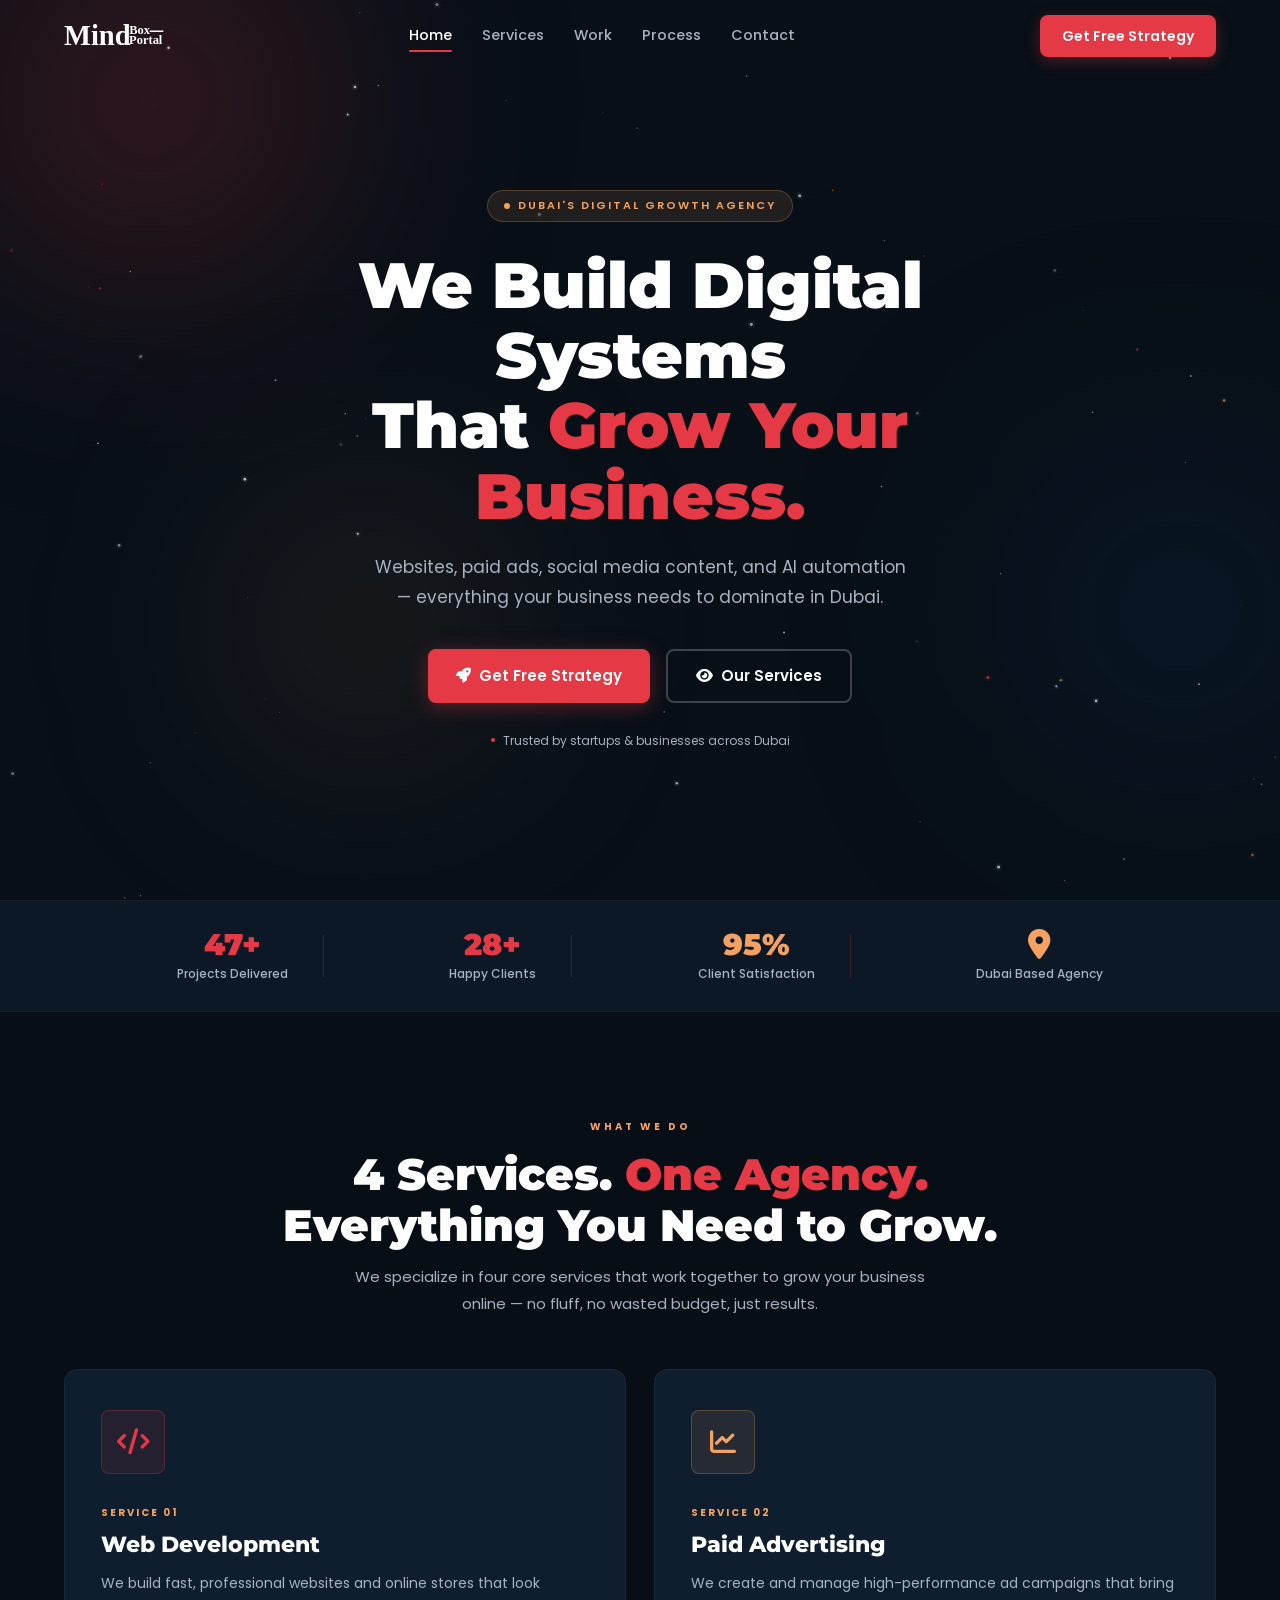
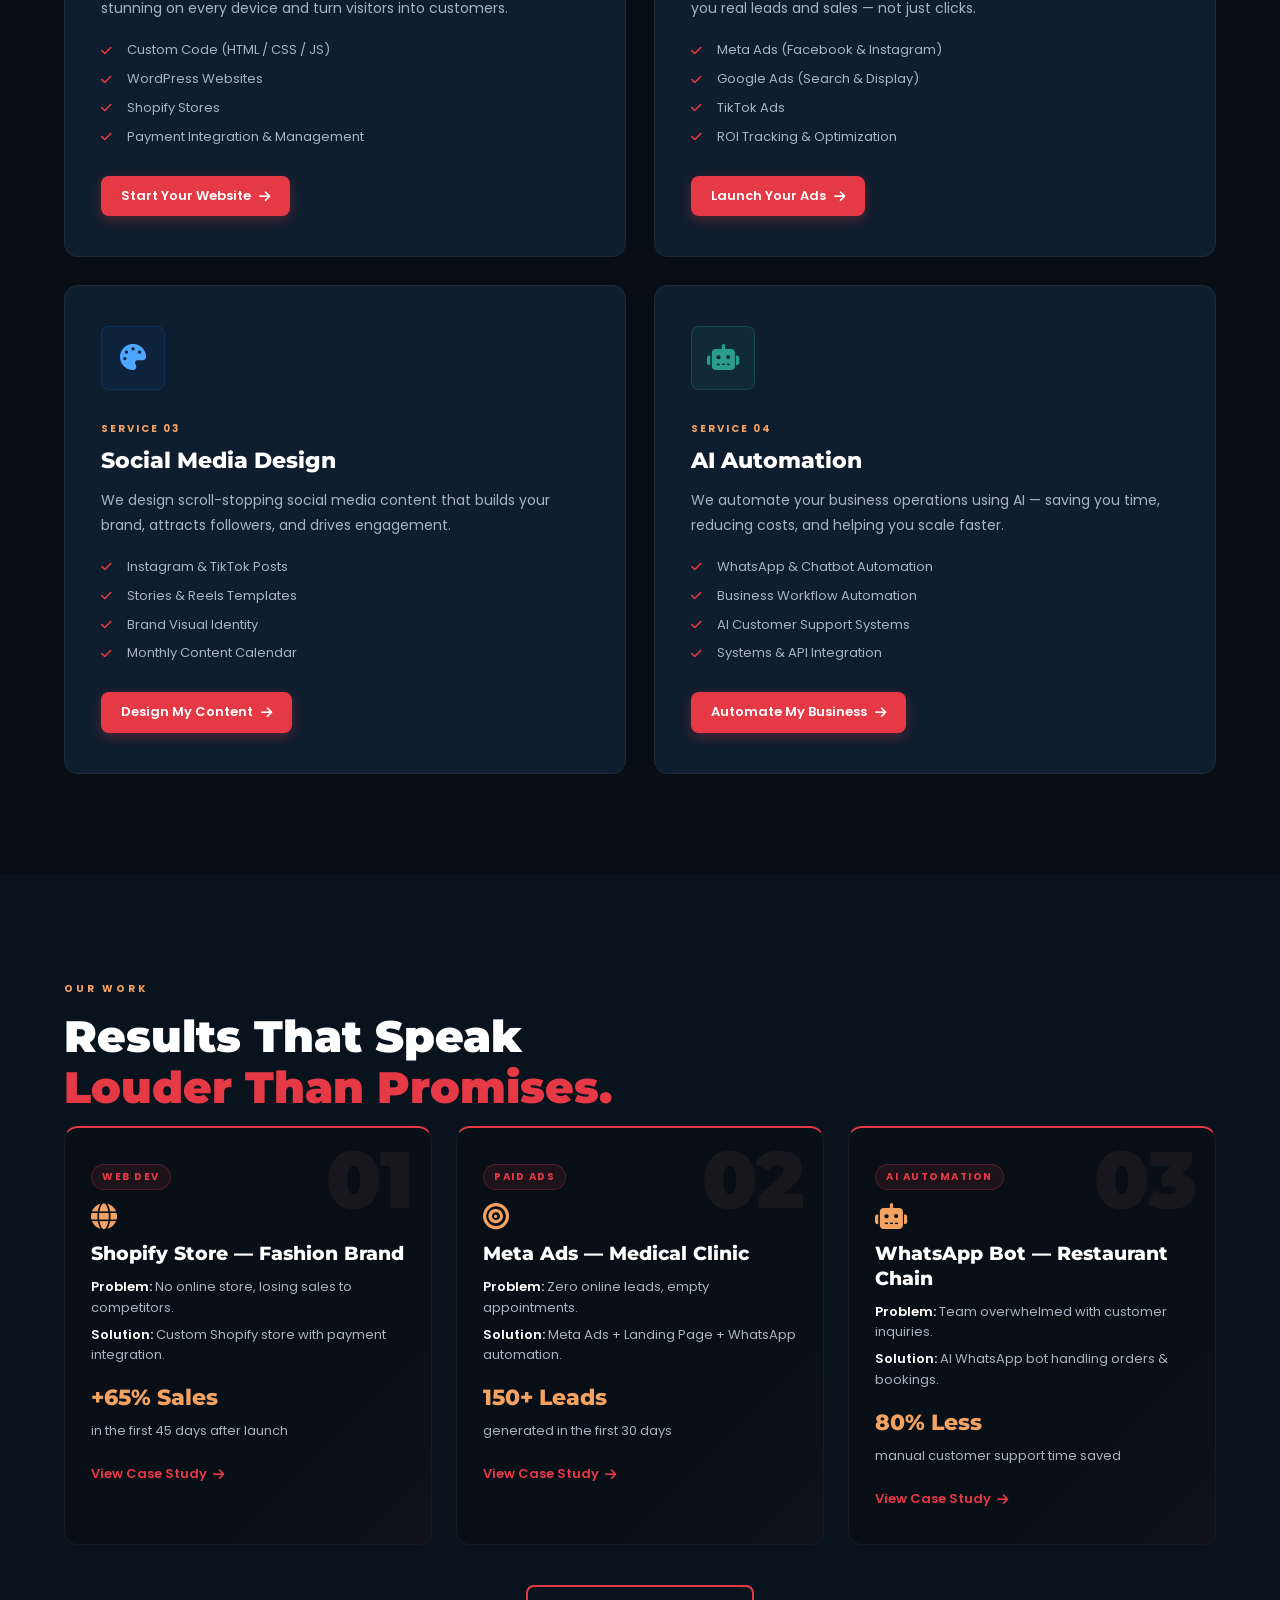
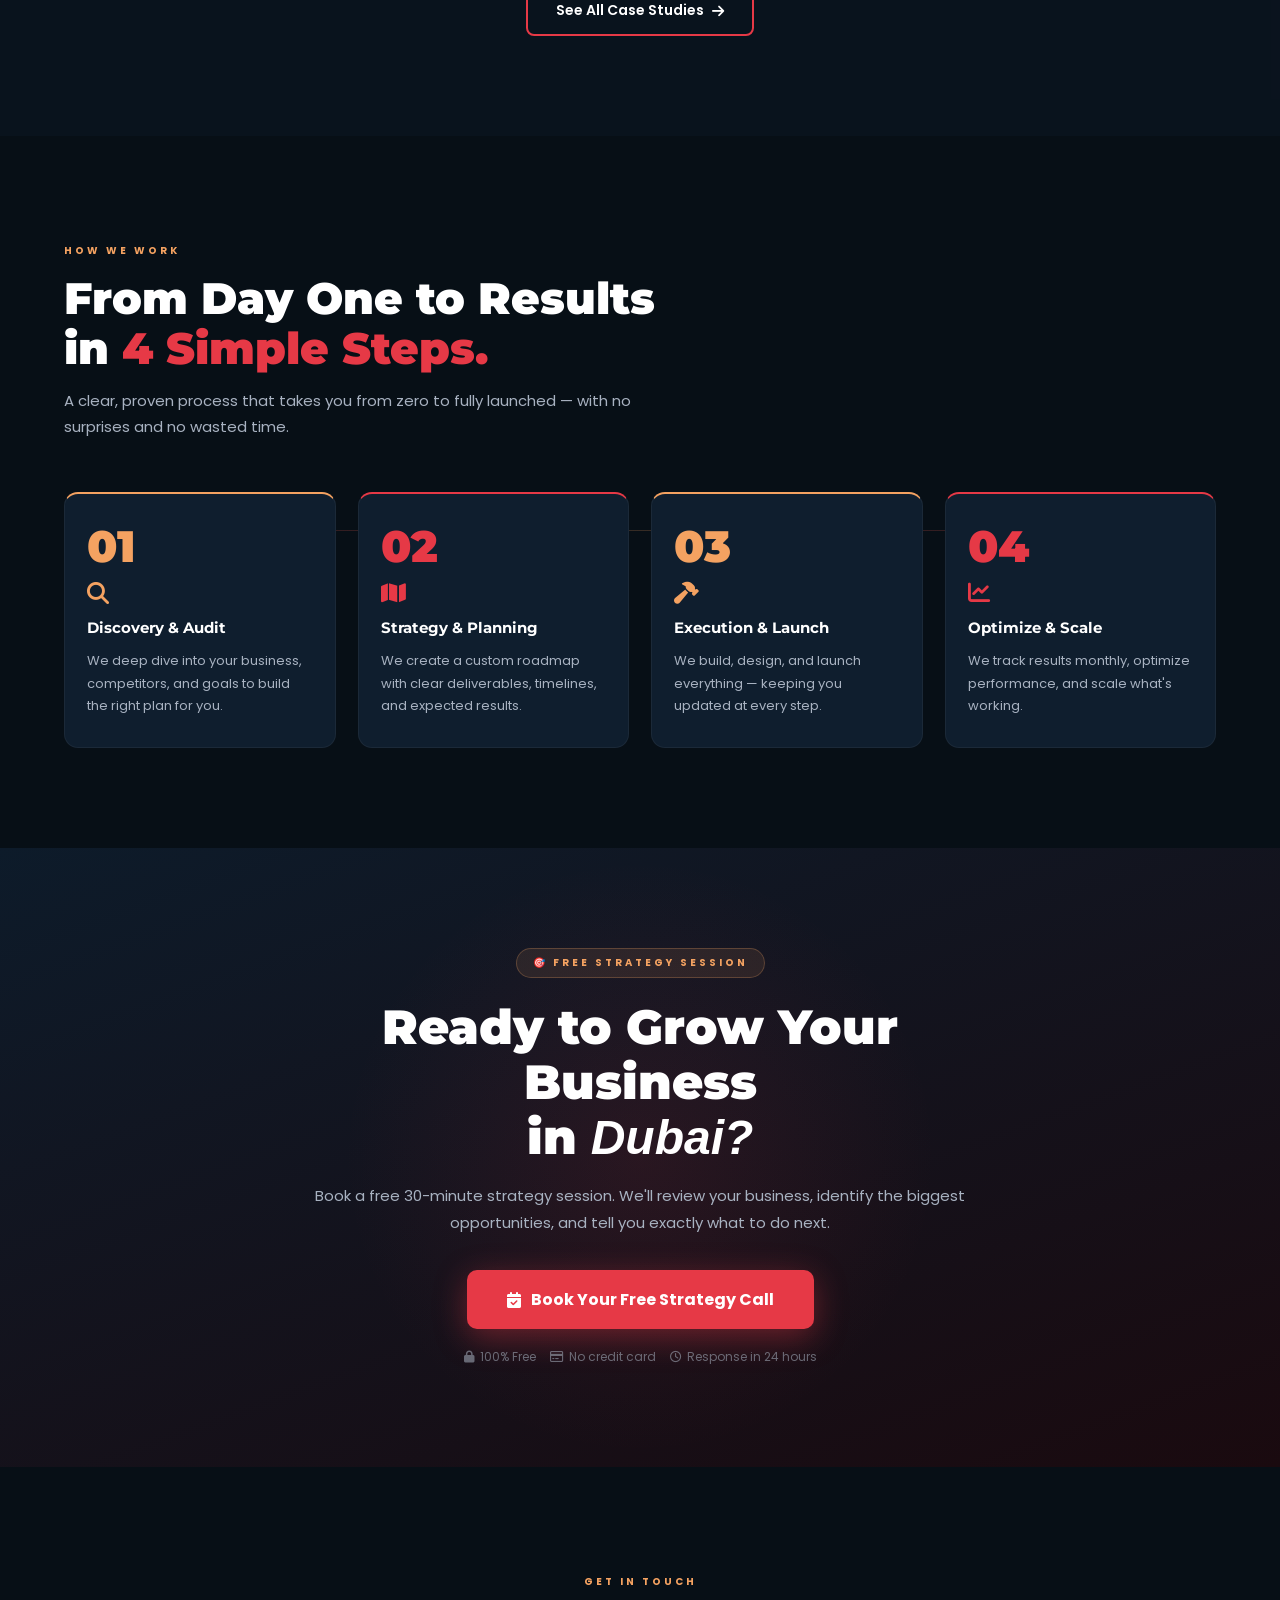
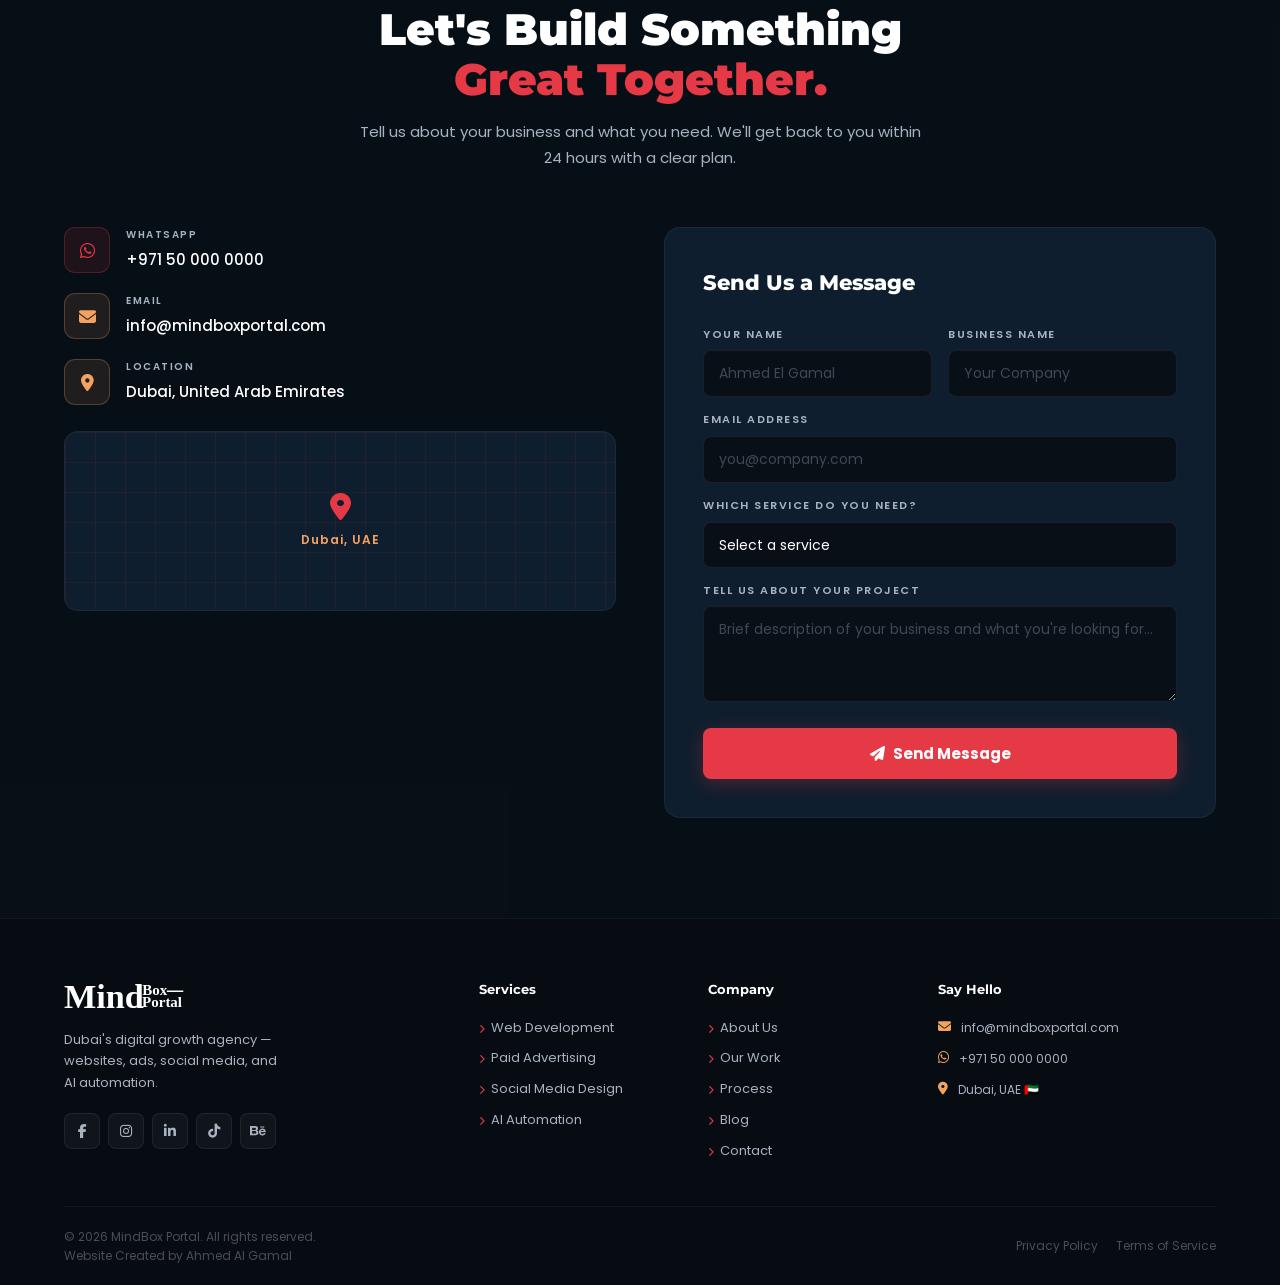
==== commit 51760c20: "Add files via upload" ====
--- a/index.html
+++ b/index.html
@@ -1,1514 +1,111 @@
 <!doctype html>
 <html lang="en">
   <head>
-    <!-- ============================================================
-       MindBox Portal — Main Website v2.0
-       Dubai's Brand Building Agency
-       ============================================================ -->
     <meta charset="UTF-8" />
     <meta name="viewport" content="width=device-width, initial-scale=1.0" />
-
-    <!-- SEO -->
     <title>MindBox Portal — Dubai's Brand Building Agency</title>
     <meta
       name="description"
-      content="MindBox Portal is Dubai's premier brand building agency. We build complete digital identities for startups — logo, website, social media, paid ads, and AI automation."
+      content="MindBox Portal — Web Development, Paid Ads, Social Media Design & AI Automation for businesses in Dubai."
     />
     <meta
       name="keywords"
-      content="digital marketing agency Dubai, branding Dubai, web development Dubai, social media Dubai, MindBox Portal"
+      content="web development Dubai, paid ads Dubai, social media design Dubai, AI automation Dubai, MindBox Portal"
     />
     <meta name="author" content="MindBox Portal" />
     <meta name="robots" content="index, follow" />
     <meta
       property="og:title"
-      content="MindBox Portal — Dubai's Brand Building Agency"
+      content="MindBox Portal — Dubai's Digital Agency"
     />
     <meta
       property="og:description"
-      content="We build complete digital identities for startups in Dubai."
+      content="We build websites, run ads, design social media content, and automate your business in Dubai."
     />
     <meta property="og:type" content="website" />
     <meta property="og:url" content="https://mindboxportal.com" />
     <link rel="canonical" href="https://mindboxportal.com" />
-
-    <!-- Fonts -->
     <link rel="preconnect" href="https://fonts.googleapis.com" />
     <link rel="preconnect" href="https://fonts.gstatic.com" crossorigin />
     <link
       href="https://fonts.googleapis.com/css2?family=Montserrat:wght@400;500;600;700;800;900&family=Poppins:wght@300;400;500;600;700&display=swap"
       rel="stylesheet"
     />
-
-    <!-- Font Awesome -->
     <link
       rel="stylesheet"
       href="https://cdnjs.cloudflare.com/ajax/libs/font-awesome/6.5.1/css/all.min.css"
     />
 
-    <style>
-      /* ============================================================
-   CSS VARIABLES
-   ============================================================ */
-      :root {
-        --navy: #0d1b2a;
-        --red: #e63946;
-        --gold: #f4a261;
-        --white: #ffffff;
-        --gray: #a8b2c1;
-        --dark: #080f17;
-        --card-bg: #0f1e2e;
-      }
-
-      /* ============================================================
-   RESET & BASE
-   ============================================================ */
-      *,
-      *::before,
-      *::after {
-        margin: 0;
-        padding: 0;
-        box-sizing: border-box;
-      }
-      html {
-        scroll-behavior: smooth;
-      }
-      body {
-        background: var(--dark);
-        color: var(--white);
-        font-family: "Poppins", sans-serif;
-        overflow-x: hidden;
-        line-height: 1.6;
-      }
-      img {
-        max-width: 100%;
-        display: block;
-      }
-      a {
-        text-decoration: none;
-        color: inherit;
-      }
-      ul {
-        list-style: none;
-      }
-      button {
-        cursor: pointer;
-        font-family: inherit;
-      }
-
-      /* ============================================================
-   ANIMATED BACKGROUND — Planet blobs (blur only, no border)
-   ============================================================ */
-      .bg-canvas {
-        position: fixed;
-        inset: 0;
-        z-index: 0;
-        pointer-events: none;
-        overflow: hidden;
-      }
-
-      .planet {
-        position: absolute;
-        border-radius: 50%;
-        filter: blur(90px);
-        animation: planetOrbit ease-in-out infinite;
-      }
-
-      .planet-1 {
-        width: 500px;
-        height: 500px;
-        background: radial-gradient(
-          circle at 40% 40%,
-          var(--red),
-          transparent 70%
-        );
-        top: -150px;
-        left: -100px;
-        animation-duration: 20s;
-        animation-delay: 0s;
-      }
-      .planet-2 {
-        width: 420px;
-        height: 420px;
-        background: radial-gradient(
-          circle at 50% 50%,
-          #1a3a5c,
-          transparent 70%
-        );
-        top: 25%;
-        right: -120px;
-        animation-duration: 26s;
-        animation-delay: -8s;
-      }
-      .planet-3 {
-        width: 360px;
-        height: 360px;
-        background: radial-gradient(
-          circle at 40% 60%,
-          var(--gold),
-          transparent 70%
-        );
-        bottom: 15%;
-        left: 10%;
-        animation-duration: 32s;
-        animation-delay: -15s;
-      }
-      .planet-4 {
-        width: 260px;
-        height: 260px;
-        background: radial-gradient(
-          circle at 50% 50%,
-          var(--red),
-          transparent 70%
-        );
-        top: 60%;
-        right: 15%;
-        animation-duration: 22s;
-        animation-delay: -5s;
-      }
-
-      @keyframes planetOrbit {
-        0% {
-          opacity: 0.08;
-          transform: translate(0, 0) scale(1);
-        }
-        20% {
-          opacity: 0.13;
-          transform: translate(30px, 20px) scale(1.04);
-        }
-        40% {
-          opacity: 0.07;
-          transform: translate(-15px, 40px) scale(0.96);
-        }
-        60% {
-          opacity: 0.12;
-          transform: translate(25px, -15px) scale(1.02);
-        }
-        80% {
-          opacity: 0.06;
-          transform: translate(-10px, 30px) scale(1.01);
-        }
-        100% {
-          opacity: 0.08;
-          transform: translate(0, 0) scale(1);
-        }
-      }
-
-      /* ============================================================
-   HEADER
-   ============================================================ */
-      #header {
-        position: fixed;
-        top: 0;
-        left: 0;
-        right: 0;
-        z-index: 1000;
-        padding: 0 5%;
-        height: 72px;
-        display: flex;
-        align-items: center;
-        justify-content: space-between;
-        transition:
-          background 0.4s,
-          border-color 0.4s;
-      }
-
-      #header.scrolled {
-        background: rgba(8, 15, 23, 0.96);
-        backdrop-filter: blur(20px);
-        border-bottom: 1px solid rgba(255, 255, 255, 0.05);
-      }
-
-      /* Logo image — place your SVG at /assets/logo.svg */
-      .header-logo {
-        display: flex;
-        align-items: center;
-        height: 40px;
-      }
-      .header-logo img {
-        height: 40px;
-        width: auto;
-        object-fit: contain;
-      }
-
-      /* Text fallback if SVG missing */
-      .logo-fallback {
-        display: none;
-        align-items: baseline;
-        gap: 1px;
-      }
-      .logo-mind {
-        font-family: "Montserrat", sans-serif;
-        font-size: 24px;
-        font-weight: 900;
-        color: var(--white);
-        letter-spacing: -1px;
-      }
-      .logo-right {
-        display: flex;
-        flex-direction: column;
-        line-height: 1.15;
-        margin-left: 2px;
-      }
-      .logo-box-line {
-        display: flex;
-        align-items: center;
-        gap: 3px;
-      }
-      .logo-box {
-        font-family: "Montserrat", sans-serif;
-        font-size: 11px;
-        font-weight: 700;
-        color: var(--white);
-      }
-      .logo-dash {
-        width: 14px;
-        height: 2px;
-        background: var(--red);
-        display: inline-block;
-      }
-      .logo-portal {
-        font-family: "Montserrat", sans-serif;
-        font-size: 11px;
-        font-weight: 500;
-        color: var(--gray);
-      }
-
-      /* Main nav */
-      .main-nav {
-        display: flex;
-        align-items: center;
-        gap: 32px;
-      }
-
-      .main-nav a {
-        color: var(--gray);
-        font-size: 14px;
-        font-weight: 500;
-        position: relative;
-        transition: color 0.3s;
-      }
-      .main-nav a::after {
-        content: "";
-        position: absolute;
-        bottom: -4px;
-        left: 0;
-        width: 0;
-        height: 2px;
-        background: var(--gold);
-        transition: width 0.3s;
-        border-radius: 2px;
-      }
-      .main-nav a:hover,
-      .main-nav a.active {
-        color: var(--white);
-      }
-      .main-nav a:hover::after,
-      .main-nav a.active::after {
-        width: 100%;
-      }
-      .main-nav a.active::after {
-        background: var(--red);
-      }
-
-      .btn-nav-cta {
-        background: var(--red);
-        color: var(--white);
-        padding: 10px 22px;
-        border-radius: 8px;
-        font-size: 14px;
-        font-weight: 600;
-        border: none;
-        transition: all 0.3s;
-        box-shadow: 0 4px 16px rgba(230, 57, 70, 0.3);
-      }
-      .btn-nav-cta:hover {
-        background: #c62d39;
-        transform: translateY(-2px);
-      }
-
-      .hamburger {
-        display: none;
-        flex-direction: column;
-        gap: 5px;
-        cursor: pointer;
-        background: none;
-        border: none;
-        padding: 4px;
-      }
-      .hamburger span {
-        width: 24px;
-        height: 2px;
-        background: var(--white);
-        border-radius: 2px;
-        display: block;
-      }
-
-      /* ============================================================
-   MOBILE NAV
-   ============================================================ */
-      .mobile-nav {
-        position: fixed;
-        inset: 0;
-        background: rgba(8, 15, 23, 0.98);
-        backdrop-filter: blur(20px);
-        z-index: 999;
-        display: flex;
-        flex-direction: column;
-        align-items: center;
-        justify-content: center;
-        gap: 28px;
-        transform: translateX(100%);
-        transition: transform 0.4s ease;
-      }
-      .mobile-nav.open {
-        transform: translateX(0);
-      }
-      .mobile-nav a {
-        font-family: "Montserrat", sans-serif;
-        font-size: 26px;
-        font-weight: 800;
-        color: var(--white);
-        transition: color 0.3s;
-      }
-      .mobile-nav a:hover {
-        color: var(--red);
-      }
-      .mobile-close {
-        position: absolute;
-        top: 22px;
-        right: 22px;
-        font-size: 24px;
-        color: var(--gray);
-        background: none;
-        border: none;
-      }
-
-      /* ============================================================
-   SHARED UTILITIES
-   ============================================================ */
-      section {
-        position: relative;
-        z-index: 1;
-        padding: 100px 5%;
-      }
-      .section-inner {
-        max-width: 1200px;
-        margin: 0 auto;
-      }
-
-      .section-tag {
-        display: inline-block;
-        font-size: 10px;
-        font-weight: 700;
-        color: var(--gold);
-        letter-spacing: 3px;
-        text-transform: uppercase;
-        margin-bottom: 14px;
-      }
-
-      .section-title {
-        font-family: "Montserrat", sans-serif;
-        font-size: clamp(26px, 3.5vw, 44px);
-        font-weight: 900;
-        color: var(--white);
-        line-height: 1.15;
-        margin-bottom: 14px;
-      }
-      .section-title em {
-        color: var(--red);
-        font-style: normal;
-      }
-
-      .section-sub {
-        font-size: 15px;
-        color: var(--gray);
-        line-height: 1.75;
-        max-width: 580px;
-        margin-bottom: 52px;
-      }
-
-      /* Buttons */
-      .btn-primary {
-        display: inline-flex;
-        align-items: center;
-        gap: 8px;
-        background: var(--red);
-        color: var(--white);
-        padding: 14px 28px;
-        border-radius: 8px;
-        font-size: 15px;
-        font-weight: 600;
-        border: none;
-        transition: all 0.3s;
-        box-shadow: 0 4px 20px rgba(230, 57, 70, 0.35);
-      }
-      .btn-primary:hover {
-        transform: translateY(-3px);
-        box-shadow: 0 10px 32px rgba(230, 57, 70, 0.45);
-        background: #c62d39;
-      }
-
-      .btn-secondary {
-        display: inline-flex;
-        align-items: center;
-        gap: 8px;
-        background: transparent;
-        color: var(--white);
-        padding: 13px 28px;
-        border-radius: 8px;
-        font-size: 15px;
-        font-weight: 600;
-        border: 2px solid rgba(255, 255, 255, 0.22);
-        transition: all 0.3s;
-      }
-      .btn-secondary:hover {
-        border-color: var(--white);
-        background: rgba(255, 255, 255, 0.05);
-      }
-
-      .btn-outline {
-        display: inline-flex;
-        align-items: center;
-        gap: 8px;
-        border: 2px solid var(--red);
-        color: var(--white);
-        padding: 12px 28px;
-        border-radius: 8px;
-        font-size: 14px;
-        font-weight: 600;
-        transition: all 0.3s;
-      }
-      .btn-outline:hover {
-        background: var(--red);
-        transform: translateY(-2px);
-      }
-
-      /* Scroll animations */
-      .fade-up {
-        opacity: 0;
-        transform: translateY(28px);
-        transition:
-          opacity 0.65s ease,
-          transform 0.65s ease;
-      }
-      .fade-up.visible {
-        opacity: 1;
-        transform: translateY(0);
-      }
-      .delay-1 {
-        transition-delay: 0.1s;
-      }
-      .delay-2 {
-        transition-delay: 0.2s;
-      }
-      .delay-3 {
-        transition-delay: 0.3s;
-      }
-      .delay-4 {
-        transition-delay: 0.4s;
-      }
-
-      /* ============================================================
-   HERO — Centered text
-   ============================================================ */
-      #hero {
-        min-height: 100vh;
-        display: flex;
-        align-items: center;
-        justify-content: center;
-        text-align: center;
-        padding-top: 120px;
-        padding-bottom: 80px;
-      }
-      .hero-inner {
-        max-width: 800px;
-        margin: 0 auto;
-      }
-
-      .hero-tag {
-        display: inline-flex;
-        align-items: center;
-        gap: 8px;
-        background: rgba(244, 162, 97, 0.1);
-        border: 1px solid rgba(244, 162, 97, 0.25);
-        padding: 6px 16px;
-        border-radius: 100px;
-        margin-bottom: 28px;
-      }
-      .hero-tag-dot {
-        width: 6px;
-        height: 6px;
-        background: var(--gold);
-        border-radius: 50%;
-        animation: dotPulse 2s ease-in-out infinite;
-      }
-      @keyframes dotPulse {
-        0%,
-        100% {
-          opacity: 1;
-          transform: scale(1);
-        }
-        50% {
-          opacity: 0.4;
-          transform: scale(0.7);
-        }
-      }
-      .hero-tag span {
-        font-size: 11px;
-        font-weight: 600;
-        color: var(--gold);
-        letter-spacing: 2px;
-        text-transform: uppercase;
-      }
-
-      .hero-h1 {
-        font-family: "Montserrat", sans-serif;
-        font-size: clamp(34px, 5vw, 64px);
-        font-weight: 900;
-        color: var(--white);
-        line-height: 1.1;
-        margin-bottom: 22px;
-      }
-      .hero-h1 em {
-        color: var(--red);
-        font-style: normal;
-      }
-
-      .hero-sub {
-        font-size: 17px;
-        color: var(--gray);
-        line-height: 1.75;
-        max-width: 540px;
-        margin: 0 auto 36px;
-      }
-
-      .hero-btns {
-        display: flex;
-        gap: 16px;
-        justify-content: center;
-        flex-wrap: wrap;
-        margin-bottom: 28px;
-      }
-
-      .hero-trust {
-        font-size: 12px;
-        color: var(--gray);
-        display: flex;
-        align-items: center;
-        justify-content: center;
-        gap: 8px;
-      }
-      .hero-trust-dot {
-        width: 4px;
-        height: 4px;
-        background: var(--red);
-        border-radius: 50%;
-        display: inline-block;
-      }
-
-      /* ============================================================
-   STATS BAR
-   ============================================================ */
-      #stats {
-        padding: 0;
-        background: rgba(13, 27, 42, 0.85);
-        border-top: 1px solid rgba(255, 255, 255, 0.04);
-        border-bottom: 1px solid rgba(255, 255, 255, 0.04);
-        backdrop-filter: blur(10px);
-      }
-      .stats-inner {
-        max-width: 1200px;
-        margin: 0 auto;
-        padding: 28px 5%;
-        display: flex;
-        align-items: center;
-        justify-content: space-around;
-        flex-wrap: wrap;
-        gap: 16px;
-      }
-      .stat-item {
-        display: flex;
-        flex-direction: column;
-        align-items: center;
-        gap: 4px;
-        padding: 0 36px;
-        position: relative;
-      }
-      .stat-item:not(:last-child)::after {
-        content: "";
-        position: absolute;
-        right: 0;
-        top: 10%;
-        height: 80%;
-        width: 1px;
-        background: rgba(230, 57, 70, 0.25);
-      }
-      .stat-number {
-        font-family: "Montserrat", sans-serif;
-        font-size: 30px;
-        font-weight: 900;
-        color: var(--red);
-        line-height: 1;
-      }
-      .stat-number.gold {
-        color: var(--gold);
-      }
-      .stat-label {
-        font-size: 12px;
-        color: var(--gray);
-        font-weight: 500;
-        text-align: center;
-      }
-
-      /* ============================================================
-   SERVICES SECTION
-   ============================================================ */
-      #services {
-        background: rgba(8, 15, 23, 0.5);
-      }
-      .services-header {
-        text-align: center;
-      }
-      .services-header .section-sub {
-        margin: 0 auto 52px;
-      }
-
-      .problem-cards {
-        display: grid;
-        grid-template-columns: repeat(3, 1fr);
-        gap: 24px;
-      }
-
-      .problem-card {
-        background: var(--card-bg);
-        border: 1px solid rgba(255, 255, 255, 0.05);
-        border-left: 3px solid var(--red);
-        border-radius: 14px;
-        padding: 32px 26px;
-        transition: all 0.35s;
-      }
-      .problem-card:hover {
-        transform: translateY(-7px);
-        box-shadow: 0 20px 48px rgba(230, 57, 70, 0.14);
-      }
-
-      .problem-icon {
-        width: 50px;
-        height: 50px;
-        background: rgba(230, 57, 70, 0.1);
-        border: 1px solid rgba(230, 57, 70, 0.25);
-        border-radius: 12px;
-        display: flex;
-        align-items: center;
-        justify-content: center;
-        font-size: 20px;
-        color: var(--red);
-        margin-bottom: 20px;
-      }
-      .problem-title {
-        font-family: "Montserrat", sans-serif;
-        font-size: 17px;
-        font-weight: 700;
-        color: var(--white);
-        margin-bottom: 10px;
-      }
-      .problem-text {
-        font-size: 14px;
-        color: var(--gray);
-        line-height: 1.7;
-        margin-bottom: 18px;
-      }
-      .problem-link {
-        font-size: 13px;
-        color: var(--red);
-        font-weight: 600;
-        display: inline-flex;
-        align-items: center;
-        gap: 6px;
-        transition: gap 0.3s;
-      }
-      .problem-link:hover {
-        gap: 10px;
-      }
-
-      .closing-line {
-        text-align: center;
-        margin-top: 44px;
-        font-size: 15px;
-        color: var(--gold);
-        font-style: italic;
-      }
-
-      /* ============================================================
-   CASE STUDIES
-   ============================================================ */
-      #work {
-        background: rgba(13, 27, 42, 0.4);
-      }
-      .case-cards {
-        display: grid;
-        grid-template-columns: repeat(3, 1fr);
-        gap: 24px;
-      }
-
-      .case-card {
-        background: var(--dark);
-        border: 1px solid rgba(255, 255, 255, 0.05);
-        border-top: 2px solid var(--red);
-        border-radius: 14px;
-        padding: 34px 26px;
-        position: relative;
-        overflow: hidden;
-        transition: all 0.35s;
-      }
-      .case-card::before {
-        content: "";
-        position: absolute;
-        inset: 0;
-        background: linear-gradient(
-          135deg,
-          transparent 60%,
-          rgba(230, 57, 70, 0.04)
-        );
-        pointer-events: none;
-      }
-      .case-card:hover {
-        transform: translateY(-8px);
-        box-shadow: 0 24px 56px rgba(230, 57, 70, 0.18);
-        border-top-color: var(--gold);
-      }
-
-      .case-number-bg {
-        position: absolute;
-        top: 12px;
-        right: 18px;
-        font-family: "Montserrat", sans-serif;
-        font-size: 80px;
-        font-weight: 900;
-        color: rgba(244, 162, 97, 0.07);
-        line-height: 1;
-        user-select: none;
-      }
-      .case-tag {
-        display: inline-block;
-        background: rgba(230, 57, 70, 0.1);
-        border: 1px solid rgba(230, 57, 70, 0.25);
-        color: var(--red);
-        font-size: 10px;
-        font-weight: 700;
-        padding: 4px 10px;
-        border-radius: 100px;
-        letter-spacing: 1.5px;
-        text-transform: uppercase;
-        margin-bottom: 14px;
-      }
-      .case-icon {
-        font-size: 26px;
-        color: var(--gold);
-        margin-bottom: 12px;
-        display: block;
-      }
-      .case-title {
-        font-family: "Montserrat", sans-serif;
-        font-size: 19px;
-        font-weight: 800;
-        color: var(--white);
-        margin-bottom: 10px;
-        line-height: 1.3;
-      }
-      .case-meta {
-        font-size: 13px;
-        color: var(--gray);
-        margin-bottom: 6px;
-        line-height: 1.6;
-      }
-      .case-meta strong {
-        color: var(--white);
-        font-weight: 600;
-      }
-      .case-result {
-        font-size: 22px;
-        font-weight: 800;
-        color: var(--gold);
-        font-family: "Montserrat", sans-serif;
-        margin: 14px 0 6px;
-      }
-      .case-result-text {
-        font-size: 13px;
-        color: var(--gray);
-        margin-bottom: 18px;
-      }
-      .case-link {
-        font-size: 13px;
-        color: var(--red);
-        font-weight: 600;
-        display: inline-flex;
-        align-items: center;
-        gap: 6px;
-        transition: gap 0.3s;
-      }
-      .case-link:hover {
-        gap: 10px;
-      }
-      .case-see-all {
-        text-align: center;
-        margin-top: 40px;
-      }
-
-      /* ============================================================
-   PROCESS
-   ============================================================ */
-      #process {
-        background: rgba(8, 15, 23, 0.6);
-      }
-
-      .process-grid {
-        display: grid;
-        grid-template-columns: repeat(4, 1fr);
-        gap: 22px;
-        position: relative;
-      }
-      .process-grid::before {
-        content: "";
-        position: absolute;
-        top: 38px;
-        left: 12%;
-        right: 12%;
-        height: 1px;
-        background: linear-gradient(90deg, var(--red), var(--gold), var(--red));
-        opacity: 0.22;
-        z-index: 0;
-      }
-      .process-card {
-        background: var(--card-bg);
-        border: 1px solid rgba(255, 255, 255, 0.05);
-        border-radius: 14px;
-        padding: 30px 22px;
-        position: relative;
-        z-index: 1;
-        transition: all 0.35s;
-      }
-      .process-card:nth-child(odd) {
-        border-top: 2px solid var(--gold);
-      }
-      .process-card:nth-child(even) {
-        border-top: 2px solid var(--red);
-      }
-      .process-card:hover {
-        transform: translateY(-6px);
-        box-shadow: 0 16px 40px rgba(0, 0, 0, 0.3);
-      }
-
-      .process-num {
-        font-family: "Montserrat", sans-serif;
-        font-size: 44px;
-        font-weight: 900;
-        line-height: 1;
-        margin-bottom: 14px;
-      }
-      .num-gold {
-        color: var(--gold);
-      }
-      .num-red {
-        color: var(--red);
-      }
-      .process-icon {
-        font-size: 22px;
-        margin-bottom: 12px;
-        display: block;
-      }
-      .process-title {
-        font-family: "Montserrat", sans-serif;
-        font-size: 15px;
-        font-weight: 700;
-        color: var(--white);
-        margin-bottom: 10px;
-      }
-      .process-text {
-        font-size: 13px;
-        color: var(--gray);
-        line-height: 1.7;
-      }
-
-      /* ============================================================
-   CTA
-   ============================================================ */
-      #cta {
-        background: linear-gradient(160deg, var(--navy) 0%, #1a0a0f 100%);
-        text-align: center;
-        overflow: hidden;
-      }
-      #cta::before {
-        content: "";
-        position: absolute;
-        top: 50%;
-        left: 50%;
-        transform: translate(-50%, -50%);
-        width: 600px;
-        height: 600px;
-        background: radial-gradient(
-          circle,
-          rgba(230, 57, 70, 0.1) 0%,
-          transparent 70%
-        );
-        border-radius: 50%;
-        pointer-events: none;
-      }
-      .cta-inner {
-        position: relative;
-        z-index: 1;
-        max-width: 660px;
-        margin: 0 auto;
-      }
-
-      .cta-badge {
-        display: inline-block;
-        background: rgba(244, 162, 97, 0.1);
-        border: 1px solid rgba(244, 162, 97, 0.25);
-        color: var(--gold);
-        font-size: 10px;
-        font-weight: 700;
-        padding: 6px 16px;
-        border-radius: 100px;
-        letter-spacing: 3px;
-        text-transform: uppercase;
-        margin-bottom: 22px;
-      }
-      .cta-title {
-        font-family: "Montserrat", sans-serif;
-        font-size: clamp(28px, 4vw, 48px);
-        font-weight: 900;
-        color: var(--white);
-        line-height: 1.15;
-        margin-bottom: 18px;
-      }
-      .cta-sub {
-        font-size: 15px;
-        color: var(--gray);
-        line-height: 1.75;
-        margin-bottom: 34px;
-      }
-
-      .btn-cta-large {
-        display: inline-flex;
-        align-items: center;
-        gap: 10px;
-        background: var(--red);
-        color: var(--white);
-        padding: 17px 40px;
-        border-radius: 10px;
-        font-size: 16px;
-        font-weight: 700;
-        border: none;
-        transition: all 0.3s;
-        box-shadow: 0 8px 32px rgba(230, 57, 70, 0.4);
-        animation: ctaPulse 3s ease-in-out infinite;
-      }
-      .btn-cta-large:hover {
-        transform: translateY(-4px);
-        background: #c62d39;
-      }
-      @keyframes ctaPulse {
-        0%,
-        100% {
-          box-shadow: 0 8px 32px rgba(230, 57, 70, 0.4);
-        }
-        50% {
-          box-shadow: 0 8px 50px rgba(230, 57, 70, 0.62);
-        }
-      }
-
-      .cta-trust {
-        margin-top: 18px;
-        font-size: 12px;
-        color: rgba(168, 178, 193, 0.55);
-        display: flex;
-        align-items: center;
-        justify-content: center;
-        gap: 14px;
-        flex-wrap: wrap;
-      }
-      .cta-trust span {
-        display: flex;
-        align-items: center;
-        gap: 5px;
-      }
-
-      /* ============================================================
-   CONTACT — Title centered, form & info side by side
-   ============================================================ */
-      #contact {
-        background: rgba(8, 15, 23, 0.8);
-      }
-
-      .contact-header {
-        text-align: center;
-        margin-bottom: 56px;
-      }
-      .contact-header .section-sub {
-        margin: 0 auto;
-      }
-
-      .contact-grid {
-        display: grid;
-        grid-template-columns: 1fr 1fr;
-        gap: 48px;
-        align-items: start;
-      }
-
-      .contact-info {
-        display: flex;
-        flex-direction: column;
-        gap: 20px;
-      }
-
-      .contact-item {
-        display: flex;
-        align-items: flex-start;
-        gap: 16px;
-      }
-
-      .contact-icon-wrap {
-        width: 46px;
-        height: 46px;
-        border-radius: 11px;
-        display: flex;
-        align-items: center;
-        justify-content: center;
-        font-size: 17px;
-        flex-shrink: 0;
-        transition: transform 0.3s;
-      }
-      .contact-item:hover .contact-icon-wrap {
-        transform: scale(1.1);
-      }
-      .icon-red {
-        background: rgba(230, 57, 70, 0.1);
-        border: 1px solid rgba(230, 57, 70, 0.25);
-        color: var(--red);
-      }
-      .icon-gold {
-        background: rgba(244, 162, 97, 0.1);
-        border: 1px solid rgba(244, 162, 97, 0.25);
-        color: var(--gold);
-      }
-      .icon-white {
-        background: rgba(255, 255, 255, 0.05);
-        border: 1px solid rgba(255, 255, 255, 0.1);
-        color: var(--white);
-      }
-
-      .contact-label {
-        font-size: 10px;
-        color: var(--gray);
-        letter-spacing: 1.5px;
-        text-transform: uppercase;
-        font-weight: 600;
-        margin-bottom: 4px;
-      }
-      .contact-value {
-        font-size: 15px;
-        color: var(--white);
-        font-weight: 500;
-        transition: color 0.3s;
-      }
-      .contact-value:hover {
-        color: var(--gold);
-      }
-
-      .map-placeholder {
-        width: 100%;
-        height: 180px;
-        background: var(--card-bg);
-        border: 1px solid rgba(255, 255, 255, 0.05);
-        border-radius: 12px;
-        display: flex;
-        align-items: center;
-        justify-content: center;
-        overflow: hidden;
-        margin-top: 6px;
-        position: relative;
-      }
-      .map-grid {
-        position: absolute;
-        inset: 0;
-        background-image:
-          linear-gradient(rgba(230, 57, 70, 0.08) 1px, transparent 1px),
-          linear-gradient(90deg, rgba(230, 57, 70, 0.08) 1px, transparent 1px);
-        background-size: 30px 30px;
-      }
-      .map-label {
-        position: relative;
-        z-index: 1;
-        text-align: center;
-      }
-      .map-label i {
-        font-size: 28px;
-        color: var(--red);
-      }
-      .map-label p {
-        font-size: 12px;
-        color: var(--gold);
-        font-weight: 600;
-        margin-top: 6px;
-        letter-spacing: 1px;
-      }
-
-      .contact-form {
-        background: var(--card-bg);
-        border: 1px solid rgba(255, 255, 255, 0.05);
-        border-radius: 16px;
-        padding: 38px;
-      }
-      .form-title {
-        font-family: "Montserrat", sans-serif;
-        font-size: 21px;
-        font-weight: 800;
-        color: var(--white);
-        margin-bottom: 26px;
-      }
-
-      .form-row {
-        display: grid;
-        grid-template-columns: 1fr 1fr;
-        gap: 16px;
-      }
-      .form-group {
-        margin-bottom: 14px;
-      }
-      .form-group label {
-        display: block;
-        font-size: 11px;
-        font-weight: 600;
-        color: var(--gray);
-        letter-spacing: 1.5px;
-        text-transform: uppercase;
-        margin-bottom: 7px;
-      }
-
-      .form-group input,
-      .form-group select,
-      .form-group textarea {
-        width: 100%;
-        background: var(--dark);
-        border: 1px solid rgba(255, 255, 255, 0.07);
-        border-radius: 8px;
-        padding: 12px 15px;
-        font-size: 14px;
-        color: var(--white);
-        font-family: "Poppins", sans-serif;
-        outline: none;
-        transition:
-          border-color 0.3s,
-          box-shadow 0.3s;
-        appearance: none;
-      }
-      .form-group input::placeholder,
-      .form-group textarea::placeholder {
-        color: rgba(168, 178, 193, 0.35);
-      }
-      .form-group input:focus,
-      .form-group select:focus,
-      .form-group textarea:focus {
-        border-color: var(--gold);
-        box-shadow: 0 0 0 3px rgba(244, 162, 97, 0.08);
-      }
-      .form-group select option {
-        background: var(--dark);
-      }
-      .form-group textarea {
-        resize: vertical;
-        min-height: 96px;
-      }
-
-      .btn-submit {
-        width: 100%;
-        background: var(--red);
-        color: var(--white);
-        padding: 14px;
-        border-radius: 8px;
-        font-size: 15px;
-        font-weight: 700;
-        border: none;
-        font-family: "Poppins", sans-serif;
-        transition: all 0.3s;
-        display: flex;
-        align-items: center;
-        justify-content: center;
-        gap: 8px;
-        margin-top: 18px;
-        box-shadow: 0 4px 18px rgba(230, 57, 70, 0.28);
-      }
-      .btn-submit:hover {
-        background: #c62d39;
-        transform: translateY(-2px);
-      }
-
-      /* ============================================================
-   FOOTER
-   ============================================================ */
-      footer {
-        position: relative;
-        z-index: 1;
-        background: #060c12;
-        border-top: 1px solid rgba(255, 255, 255, 0.05);
-        padding: 60px 5% 0;
-      }
-
-      .footer-grid {
-        max-width: 1200px;
-        margin: 0 auto;
-        display: grid;
-        grid-template-columns: 2fr 1fr 1fr 1.5fr;
-        gap: 44px;
-        padding-bottom: 44px;
-      }
-
-      .footer-logo-wrap {
-        display: flex;
-        align-items: center;
-        height: 36px;
-        margin-bottom: 14px;
-      }
-      .footer-logo-wrap img {
-        height: 36px;
-        width: auto;
-      }
-
-      .footer-tagline {
-        font-size: 13px;
-        color: var(--gray);
-        line-height: 1.65;
-        margin-bottom: 20px;
-        max-width: 220px;
-      }
-
-      /* Social icons */
-      .social-links {
-        display: flex;
-        gap: 8px;
-        flex-wrap: wrap;
-      }
-      .social-link {
-        width: 36px;
-        height: 36px;
-        border-radius: 8px;
-        background: rgba(255, 255, 255, 0.04);
-        border: 1px solid rgba(255, 255, 255, 0.07);
-        display: flex;
-        align-items: center;
-        justify-content: center;
-        font-size: 14px;
-        color: var(--gray);
-        transition: all 0.3s;
-      }
-      .social-link:hover {
-        background: var(--red);
-        border-color: var(--red);
-        color: var(--white);
-        transform: translateY(-3px);
-      }
-
-      .footer-col-title {
-        font-family: "Montserrat", sans-serif;
-        font-size: 13px;
-        font-weight: 700;
-        color: var(--white);
-        margin-bottom: 18px;
-      }
-
-      .footer-links {
-        display: flex;
-        flex-direction: column;
-        gap: 10px;
-      }
-      .footer-links a {
-        font-size: 13px;
-        color: var(--gray);
-        display: flex;
-        align-items: center;
-        gap: 6px;
-        transition:
-          color 0.3s,
-          gap 0.3s;
-      }
-      .footer-links a i {
-        color: var(--red);
-        font-size: 9px;
-      }
-      .footer-links a:hover {
-        color: var(--gold);
-        gap: 10px;
-      }
-
-      .footer-contact-list {
-        display: flex;
-        flex-direction: column;
-        gap: 12px;
-      }
-      .footer-contact-item {
-        display: flex;
-        align-items: flex-start;
-        gap: 10px;
-        font-size: 12px;
-        color: var(--gray);
-      }
-      .footer-contact-item i {
-        color: var(--gold);
-        font-size: 13px;
-        margin-top: 2px;
-        flex-shrink: 0;
-      }
-
-      .footer-bottom {
-        max-width: 1200px;
-        margin: 0 auto;
-        border-top: 1px solid rgba(255, 255, 255, 0.05);
-        padding: 20px 0;
-        display: flex;
-        align-items: center;
-        justify-content: space-between;
-        flex-wrap: wrap;
-        gap: 10px;
-      }
-      .footer-copy {
-        font-size: 12px;
-        color: rgba(168, 178, 193, 0.4);
-      }
-      .footer-legal {
-        display: flex;
-        gap: 18px;
-      }
-      .footer-legal a {
-        font-size: 12px;
-        color: rgba(168, 178, 193, 0.4);
-        transition: color 0.3s;
-      }
-      .footer-legal a:hover {
-        color: var(--gold);
-      }
-
-      /* ============================================================
-   RESPONSIVE
-   ============================================================ */
-      @media (max-width: 1024px) {
-        .problem-cards,
-        .case-cards {
-          grid-template-columns: 1fr 1fr;
-        }
-        .process-grid {
-          grid-template-columns: 1fr 1fr;
-        }
-        .process-grid::before {
-          display: none;
-        }
-        .footer-grid {
-          grid-template-columns: 1fr 1fr;
-          gap: 32px;
-        }
-      }
-
-      @media (max-width: 768px) {
-        section {
-          padding: 72px 5%;
-        }
-        .main-nav,
-        .btn-nav-cta {
-          display: none;
-        }
-        .hamburger {
-          display: flex;
-        }
-        .contact-grid,
-        .problem-cards,
-        .case-cards,
-        .process-grid {
-          grid-template-columns: 1fr;
-        }
-        .stat-item {
-          padding: 0 16px;
-        }
-        .stat-item:not(:last-child)::after {
-          display: none;
-        }
-        .stats-inner {
-          justify-content: center;
-          gap: 24px;
-        }
-        .footer-grid {
-          grid-template-columns: 1fr;
-          gap: 28px;
-        }
-        .form-row {
-          grid-template-columns: 1fr;
-        }
-        .hero-h1 {
-          font-size: clamp(28px, 8vw, 44px);
-        }
-      }
-
-      @media (max-width: 480px) {
-        .hero-btns {
-          flex-direction: column;
-          align-items: center;
-        }
-        .contact-form {
-          padding: 24px;
-        }
-      }
-    </style>
+    <!-- ============================================================
+     CSS — All styling in one place
+     ============================================================ -->
+    <link rel="stylesheet" href="style.css" />
   </head>
-
   <body>
     <!-- ============================================================
-     ANIMATED BACKGROUND — Planets (no border, blur only)
-     ============================================================ -->
-    <div class="bg-canvas" aria-hidden="true">
-      <div class="planet planet-1"></div>
-      <div class="planet planet-2"></div>
-      <div class="planet planet-3"></div>
-      <div class="planet planet-4"></div>
+     BACKGROUND — Fixed layers (always behind content)
+     ============================================================ -->
+
+    <!-- Blob planets -->
+    <div class="bg-blobs" aria-hidden="true">
+      <div class="blob blob-1"></div>
+      <div class="blob blob-2"></div>
+      <div class="blob blob-3"></div>
     </div>
 
+    <!-- Stars & particles canvas -->
+    <canvas id="bgCanvas" aria-hidden="true"></canvas>
+
+    <!-- Scanline texture -->
+    <div class="scanline" aria-hidden="true"></div>
+
+    <!-- Scroll progress bar -->
+    <div class="scroll-progress" id="scrollProgress"></div>
+
     <!-- ============================================================
-     MOBILE NAVIGATION
+     MOBILE NAVIGATION — Full screen overlay
      ============================================================ -->
     <nav class="mobile-nav" id="mobileNav" aria-label="Mobile navigation">
-      <button
-        class="mobile-close"
-        onclick="closeMobileNav()"
-        aria-label="Close menu"
-      >
-        <i class="fa-solid fa-xmark"></i>
-      </button>
       <a href="#hero" onclick="closeMobileNav()">Home</a>
       <a href="#services" onclick="closeMobileNav()">Services</a>
       <a href="#work" onclick="closeMobileNav()">Work</a>
       <a href="#process" onclick="closeMobileNav()">Process</a>
       <a href="#contact" onclick="closeMobileNav()">Contact</a>
+      <a href="#contact" onclick="closeMobileNav()" class="mobile-cta"
+        >Get Free Strategy</a
+      >
     </nav>
 
     <!-- ============================================================
      HEADER — Sticky navigation
      ============================================================ -->
     <header id="header" role="banner">
-      <!-- Logo: replace /assets/logo.svg with your file path -->
+      <!-- Logo: replace img/LOGO mindbox.svg with your SVG file -->
       <a href="#hero" class="header-logo" aria-label="MindBox Portal Home">
         <img
           src="img/LOGO mindbox.svg"
           alt="MindBox Portal Logo"
           width="140"
           height="40"
-          color="red"
           onerror="
             this.style.display = 'none';
             this.nextElementSibling.style.display = 'flex';
           "
         />
+        <!-- Text fallback -->
+        <div class="logo-fallback">
+          <span class="logo-mind">Mind</span>
+          <div class="logo-right">
+            <div class="logo-box-line">
+              <span class="logo-box">Box</span>
+              <span class="logo-dash"></span>
+            </div>
+            <span class="logo-portal">Portal</span>
+          </div>
+        </div>
       </a>
 
-      <!-- Desktop nav -->
+      <!-- Desktop nav links -->
       <nav class="main-nav" aria-label="Main navigation">
         <a href="#hero" class="active">Home</a>
         <a href="#services">Services</a>
@@ -1517,56 +114,55 @@
         <a href="#contact">Contact</a>
       </nav>
 
+      <!-- Header CTA -->
       <a href="#contact" class="btn-nav-cta">Get Free Strategy</a>
 
-      <button
-        class="hamburger"
-        onclick="openMobileNav()"
-        aria-label="Open menu"
-      >
-        <span></span><span></span><span></span>
+      <!-- Hamburger button (mobile only) -->
+      <button class="hamburger" id="hamburgerBtn" aria-label="Open menu">
+        <span></span>
+        <span></span>
+        <span></span>
       </button>
     </header>
 
     <main>
       <!-- ============================================================
-     HERO SECTION — Centered, no visual element
+     HERO SECTION — Hook the visitor in 3 seconds
      ============================================================ -->
       <section id="hero" aria-labelledby="hero-title">
         <div class="hero-inner">
           <div class="hero-tag fade-up">
             <div class="hero-tag-dot"></div>
-            <span>Dubai's Brand Building Agency 🇦🇪</span>
+            <span>Dubai's Digital Growth Agency </span>
           </div>
 
           <h1 id="hero-title" class="hero-h1 fade-up delay-1">
-            Your Business Is Great.<br />
-            But No One <em>Knows</em> It Yet.
+            We Build Digital Systems<br />That <em>Grow Your Business.</em>
           </h1>
 
           <p class="hero-sub fade-up delay-2">
-            From logo to website to social media — we build your complete
-            digital identity so you can focus on growing your business in Dubai.
+            Websites, paid ads, social media content, and AI automation —
+            everything your business needs to dominate in Dubai.
           </p>
 
           <div class="hero-btns fade-up delay-3">
             <a href="#contact" class="btn-primary">
-              <i class="fa-solid fa-rocket"></i> Get Free Consultation
+              <i class="fa-solid fa-rocket"></i> Get Free Strategy
             </a>
-            <a href="#work" class="btn-secondary">
-              <i class="fa-solid fa-eye"></i> View Our Work
+            <a href="#services" class="btn-secondary">
+              <i class="fa-solid fa-eye"></i> Our Services
             </a>
           </div>
 
           <p class="hero-trust fade-up delay-4">
             <span class="hero-trust-dot"></span>
-            Trusted by startups &amp; businesses across Dubai 🇦🇪
+            Trusted by startups &amp; businesses across Dubai
           </p>
         </div>
       </section>
 
       <!-- ============================================================
-     STATS BAR — Animated counters
+     STATS BAR — Build trust with numbers
      ============================================================ -->
       <div id="stats" role="region" aria-label="Agency statistics">
         <div class="stats-inner">
@@ -1574,14 +170,17 @@
             <span class="stat-number" data-count="50">0+</span>
             <span class="stat-label">Projects Delivered</span>
           </div>
+
           <div class="stat-item fade-up delay-1">
             <span class="stat-number" data-count="30">0+</span>
             <span class="stat-label">Happy Clients</span>
           </div>
+
           <div class="stat-item fade-up delay-2">
             <span class="stat-number gold" data-count="100">0%</span>
-            <span class="stat-label">Brand Satisfaction</span>
-          </div>
+            <span class="stat-label">Client Satisfaction</span>
+          </div>
+
           <div class="stat-item fade-up delay-3">
             <span class="stat-number gold">
               <i class="fa-solid fa-location-dot"></i>
@@ -1592,77 +191,155 @@
       </div>
 
       <!-- ============================================================
-     SERVICES SECTION — Problem + solution cards
+     SERVICES SECTION — 4 core services, clear and actionable
+     Each card has a red CTA button to drive contact
      ============================================================ -->
       <section id="services" aria-labelledby="services-title">
         <div class="section-inner">
+          <!-- Section header -->
           <div class="services-header">
             <span class="section-tag fade-up">What We Do</span>
             <h2 id="services-title" class="section-title fade-up">
-              Complete Digital Systems,<br /><em>Not Just Services.</em>
+              4 Services. <em>One Agency.</em><br />Everything You Need to Grow.
             </h2>
             <p class="section-sub fade-up">
-              We don't sell you a logo and disappear. We build the complete
-              system your business needs to grow and win in Dubai's competitive
-              market.
+              We specialize in four core services that work together to grow
+              your business online — no fluff, no wasted budget, just results.
             </p>
           </div>
 
-          <div class="problem-cards">
-            <article class="problem-card fade-up">
-              <div class="problem-icon">
-                <i class="fa-solid fa-circle-question"></i>
-              </div>
-              <h3 class="problem-title">No Clear Brand Identity</h3>
-              <p class="problem-text">
-                No logo, no colors, no voice — just a business with no face.
-                Your potential clients don't know who you are or why they should
-                choose you.
-              </p>
-              <a href="#contact" class="problem-link"
-                >Fix This Now <i class="fa-solid fa-arrow-right"></i
-              ></a>
+          <!-- Services grid — 2x2 layout -->
+          <div class="services-grid">
+            <!-- Service 1: Web Development -->
+            <article class="service-card fade-up">
+              <div class="service-icon icon-red">
+                <i class="fa-solid fa-code"></i>
+              </div>
+              <span class="service-tag">Service 01</span>
+              <h3 class="service-title">Web Development</h3>
+              <p class="service-desc">
+                We build fast, professional websites and online stores that look
+                stunning on every device and turn visitors into customers.
+              </p>
+              <ul class="service-items">
+                <li class="service-item">
+                  <i class="fa-solid fa-check"></i> Custom Code (HTML / CSS /
+                  JS)
+                </li>
+                <li class="service-item">
+                  <i class="fa-solid fa-check"></i> WordPress Websites
+                </li>
+                <li class="service-item">
+                  <i class="fa-solid fa-check"></i> Shopify Stores
+                </li>
+                <li class="service-item">
+                  <i class="fa-solid fa-check"></i> Payment Integration &
+                  Management
+                </li>
+              </ul>
+              <a href="#contact" class="service-cta">
+                Start Your Website <i class="fa-solid fa-arrow-right"></i>
+              </a>
             </article>
 
-            <article class="problem-card fade-up delay-1">
-              <div class="problem-icon">
-                <i class="fa-solid fa-eye-slash"></i>
-              </div>
-              <h3 class="problem-title">Zero Online Presence</h3>
-              <p class="problem-text">
-                Your competitors are getting clients online while you're
-                completely invisible. No website, no social media, no digital
-                footprint at all.
-              </p>
-              <a href="#contact" class="problem-link"
-                >Fix This Now <i class="fa-solid fa-arrow-right"></i
-              ></a>
+            <!-- Service 2: Paid Ads -->
+            <article class="service-card fade-up delay-1">
+              <div class="service-icon icon-gold">
+                <i class="fa-solid fa-chart-line"></i>
+              </div>
+              <span class="service-tag">Service 02</span>
+              <h3 class="service-title">Paid Advertising</h3>
+              <p class="service-desc">
+                We create and manage high-performance ad campaigns that bring
+                you real leads and sales — not just clicks.
+              </p>
+              <ul class="service-items">
+                <li class="service-item">
+                  <i class="fa-solid fa-check"></i> Meta Ads (Facebook &
+                  Instagram)
+                </li>
+                <li class="service-item">
+                  <i class="fa-solid fa-check"></i> Google Ads (Search &
+                  Display)
+                </li>
+                <li class="service-item">
+                  <i class="fa-solid fa-check"></i> TikTok Ads
+                </li>
+                <li class="service-item">
+                  <i class="fa-solid fa-check"></i> ROI Tracking & Optimization
+                </li>
+              </ul>
+              <a href="#contact" class="service-cta">
+                Launch Your Ads <i class="fa-solid fa-arrow-right"></i>
+              </a>
             </article>
 
-            <article class="problem-card fade-up delay-2">
-              <div class="problem-icon">
-                <i class="fa-solid fa-link-slash"></i>
-              </div>
-              <h3 class="problem-title">Working With 5 Freelancers</h3>
-              <p class="problem-text">
-                No consistency, no unified strategy, just chaos and wasted
-                money. One partner for everything is the only way to build a
-                real brand.
-              </p>
-              <a href="#contact" class="problem-link"
-                >Fix This Now <i class="fa-solid fa-arrow-right"></i
-              ></a>
+            <!-- Service 3: Social Media Design -->
+            <article class="service-card fade-up delay-2">
+              <div class="service-icon icon-blue">
+                <i class="fa-solid fa-palette"></i>
+              </div>
+              <span class="service-tag">Service 03</span>
+              <h3 class="service-title">Social Media Design</h3>
+              <p class="service-desc">
+                We design scroll-stopping social media content that builds your
+                brand, attracts followers, and drives engagement.
+              </p>
+              <ul class="service-items">
+                <li class="service-item">
+                  <i class="fa-solid fa-check"></i> Instagram & TikTok Posts
+                </li>
+                <li class="service-item">
+                  <i class="fa-solid fa-check"></i> Stories & Reels Templates
+                </li>
+                <li class="service-item">
+                  <i class="fa-solid fa-check"></i> Brand Visual Identity
+                </li>
+                <li class="service-item">
+                  <i class="fa-solid fa-check"></i> Monthly Content Calendar
+                </li>
+              </ul>
+              <a href="#contact" class="service-cta">
+                Design My Content <i class="fa-solid fa-arrow-right"></i>
+              </a>
             </article>
-          </div>
-
-          <p class="closing-line fade-up">
-            "That's exactly why we built MindBox Portal." 🇦🇪
-          </p>
+
+            <!-- Service 4: AI Automation -->
+            <article class="service-card fade-up delay-3">
+              <div class="service-icon icon-green">
+                <i class="fa-solid fa-robot"></i>
+              </div>
+              <span class="service-tag">Service 04</span>
+              <h3 class="service-title">AI Automation</h3>
+              <p class="service-desc">
+                We automate your business operations using AI — saving you time,
+                reducing costs, and helping you scale faster.
+              </p>
+              <ul class="service-items">
+                <li class="service-item">
+                  <i class="fa-solid fa-check"></i> WhatsApp & Chatbot
+                  Automation
+                </li>
+                <li class="service-item">
+                  <i class="fa-solid fa-check"></i> Business Workflow Automation
+                </li>
+                <li class="service-item">
+                  <i class="fa-solid fa-check"></i> AI Customer Support Systems
+                </li>
+                <li class="service-item">
+                  <i class="fa-solid fa-check"></i> Systems & API Integration
+                </li>
+              </ul>
+              <a href="#contact" class="service-cta">
+                Automate My Business <i class="fa-solid fa-arrow-right"></i>
+              </a>
+            </article>
+          </div>
         </div>
       </section>
 
       <!-- ============================================================
-     CASE STUDIES — Portfolio results
+     CASE STUDIES — Real results build trust
      ============================================================ -->
       <section id="work" aria-labelledby="work-title">
         <div class="section-inner">
@@ -1672,68 +349,66 @@
           </h2>
 
           <div class="case-cards">
+            <!-- Case 1 -->
             <article class="case-card fade-up">
               <div class="case-number-bg">01</div>
-              <span class="case-tag">Branding</span>
-              <i class="fa-solid fa-gem case-icon"></i>
-              <h3 class="case-title">Brand &amp; Identity System</h3>
+              <span class="case-tag">Web Dev</span>
+              <i class="fa-solid fa-globe case-icon"></i>
+              <h3 class="case-title">Shopify Store — Fashion Brand</h3>
               <p class="case-meta">
-                <strong>Problem:</strong> A new restaurant in Dubai had no
-                visual identity.
+                <strong>Problem:</strong> No online store, losing sales to
+                competitors.
               </p>
               <p class="case-meta">
-                <strong>Solution:</strong> Complete brand identity from logo to
-                packaging.
-              </p>
-              <div class="case-result">+40% Sales</div>
-              <p class="case-result-text">
-                in the first 30 days after brand launch
-              </p>
-              <a href="/case-studies/brand-identity" class="case-link"
-                >View Case Study <i class="fa-solid fa-arrow-right"></i
-              ></a>
+                <strong>Solution:</strong> Custom Shopify store with payment
+                integration.
+              </p>
+              <div class="case-result">+65% Sales</div>
+              <p class="case-result-text">in the first 45 days after launch</p>
+              <a href="/case-studies/shopify-fashion" class="case-link">
+                View Case Study <i class="fa-solid fa-arrow-right"></i>
+              </a>
             </article>
 
+            <!-- Case 2 -->
             <article class="case-card fade-up delay-1">
               <div class="case-number-bg">02</div>
               <span class="case-tag">Paid Ads</span>
-              <i class="fa-solid fa-rocket case-icon"></i>
-              <h3 class="case-title">Growth &amp; Acquisition System</h3>
+              <i class="fa-solid fa-bullseye case-icon"></i>
+              <h3 class="case-title">Meta Ads — Medical Clinic</h3>
               <p class="case-meta">
-                <strong>Problem:</strong> A clinic had zero online leads coming
-                in.
+                <strong>Problem:</strong> Zero online leads, empty appointments.
               </p>
               <p class="case-meta">
                 <strong>Solution:</strong> Meta Ads + Landing Page + WhatsApp
                 automation.
               </p>
               <div class="case-result">150+ Leads</div>
-              <p class="case-result-text">
-                generated in the first month of campaigns
-              </p>
-              <a href="/case-studies/growth-acquisition" class="case-link"
-                >View Case Study <i class="fa-solid fa-arrow-right"></i
-              ></a>
+              <p class="case-result-text">generated in the first 30 days</p>
+              <a href="/case-studies/clinic-meta-ads" class="case-link">
+                View Case Study <i class="fa-solid fa-arrow-right"></i>
+              </a>
             </article>
 
+            <!-- Case 3 -->
             <article class="case-card fade-up delay-2">
               <div class="case-number-bg">03</div>
-              <span class="case-tag">Content</span>
-              <i class="fa-solid fa-film case-icon"></i>
-              <h3 class="case-title">Content &amp; Presence System</h3>
+              <span class="case-tag">AI Automation</span>
+              <i class="fa-solid fa-robot case-icon"></i>
+              <h3 class="case-title">WhatsApp Bot — Restaurant Chain</h3>
               <p class="case-meta">
-                <strong>Problem:</strong> A startup had weak social media with
-                no engagement.
+                <strong>Problem:</strong> Team overwhelmed with customer
+                inquiries.
               </p>
               <p class="case-meta">
-                <strong>Solution:</strong> Full content strategy + Reels +
-                branding.
-              </p>
-              <div class="case-result">+40% Revenue</div>
-              <p class="case-result-text">increase in revenue within 30 days</p>
-              <a href="/case-studies/content-presence" class="case-link"
-                >View Case Study <i class="fa-solid fa-arrow-right"></i
-              ></a>
+                <strong>Solution:</strong> AI WhatsApp bot handling orders &
+                bookings.
+              </p>
+              <div class="case-result">80% Less</div>
+              <p class="case-result-text">manual customer support time saved</p>
+              <a href="/case-studies/restaurant-automation" class="case-link">
+                View Case Study <i class="fa-solid fa-arrow-right"></i>
+              </a>
             </article>
           </div>
 
@@ -1746,17 +421,17 @@
       </section>
 
       <!-- ============================================================
-     PROCESS — 4-step workflow
+     PROCESS — How we work in 4 steps
      ============================================================ -->
       <section id="process" aria-labelledby="process-title">
         <div class="section-inner">
           <span class="section-tag fade-up">How We Work</span>
           <h2 id="process-title" class="section-title fade-up">
-            From Idea to Impact<br />in <em>4 Simple Steps.</em>
+            From Day One to Results<br />in <em>4 Simple Steps.</em>
           </h2>
           <p class="section-sub fade-up">
-            A proven system that takes you from zero to a fully launched brand
-            ready to win clients in Dubai.
+            A clear, proven process that takes you from zero to fully launched —
+            with no surprises and no wasted time.
           </p>
 
           <div class="process-grid">
@@ -1764,12 +439,12 @@
               <div class="process-num num-gold">01</div>
               <i
                 class="fa-solid fa-magnifying-glass process-icon"
-                style="color: var(--gold)"
+                style="color: var(--color-gold)"
               ></i>
-              <h3 class="process-title">Discovery &amp; Audit</h3>
+              <h3 class="process-title">Discovery & Audit</h3>
               <p class="process-text">
-                We deep dive into your business, market, and competitors to
-                understand exactly what you need to succeed.
+                We deep dive into your business, competitors, and goals to build
+                the right plan for you.
               </p>
             </article>
 
@@ -1777,12 +452,12 @@
               <div class="process-num num-red">02</div>
               <i
                 class="fa-solid fa-map process-icon"
-                style="color: var(--red)"
+                style="color: var(--color-red)"
               ></i>
-              <h3 class="process-title">Strategy &amp; Planning</h3>
+              <h3 class="process-title">Strategy & Planning</h3>
               <p class="process-text">
-                We build a custom roadmap tailored to your goals, budget, and
-                timeline for maximum impact.
+                We create a custom roadmap with clear deliverables, timelines,
+                and expected results.
               </p>
             </article>
 
@@ -1790,12 +465,12 @@
               <div class="process-num num-gold">03</div>
               <i
                 class="fa-solid fa-hammer process-icon"
-                style="color: var(--gold)"
+                style="color: var(--color-gold)"
               ></i>
-              <h3 class="process-title">Execution &amp; Building</h3>
+              <h3 class="process-title">Execution & Launch</h3>
               <p class="process-text">
-                We design, develop, and launch everything your brand needs to
-                stand out in the Dubai market.
+                We build, design, and launch everything — keeping you updated at
+                every step.
               </p>
             </article>
 
@@ -1803,12 +478,12 @@
               <div class="process-num num-red">04</div>
               <i
                 class="fa-solid fa-chart-line process-icon"
-                style="color: var(--red)"
+                style="color: var(--color-red)"
               ></i>
-              <h3 class="process-title">Optimize &amp; Scale</h3>
+              <h3 class="process-title">Optimize & Scale</h3>
               <p class="process-text">
-                We track results, analyze data, and push your growth further
-                every single month.
+                We track results monthly, optimize performance, and scale what's
+                working.
               </p>
             </article>
           </div>
@@ -1816,38 +491,42 @@
       </section>
 
       <!-- ============================================================
-     CTA SECTION — Book strategy call
+     CTA SECTION — Strong push for action
      ============================================================ -->
       <section id="cta" aria-label="Book a free strategy call">
         <div class="cta-inner">
-          <div class="cta-badge fade-up">Free Consultation</div>
+          <div class="cta-badge fade-up">🎯 Free Strategy Session</div>
+
           <h2 class="cta-title fade-up">
-            Ready to Build a Brand<br />That Gets You Clients?
+            Ready to Grow Your Business<br />in <em>Dubai?</em>
           </h2>
+
           <p class="cta-sub fade-up">
-            Book a free 30-minute strategy session. No commitment. No BS. Just
-            an honest conversation about your business and how we can help you
-            grow.
+            Book a free 30-minute strategy session. We'll review your business,
+            identify the biggest opportunities, and tell you exactly what to do
+            next.
           </p>
+
           <a href="#contact" class="btn-cta-large fade-up">
             <i class="fa-solid fa-calendar-check"></i>
             Book Your Free Strategy Call
           </a>
+
           <div class="cta-trust fade-up delay-1">
-            <span><i class="fa-solid fa-lock"></i> Free consultation</span>
+            <span><i class="fa-solid fa-lock"></i> 100% Free</span>
             <span
               ><i class="fa-regular fa-credit-card"></i> No credit card</span
             >
             <span
-              ><i class="fa-regular fa-clock"></i> Response within 24
-              hours</span
+              ><i class="fa-regular fa-clock"></i> Response in 24 hours</span
             >
           </div>
         </div>
       </section>
 
       <!-- ============================================================
-     CONTACT — Title centered, form & info side by side
+     CONTACT SECTION — Easy to reach us
+     Title centered, form & info side by side
      ============================================================ -->
       <section id="contact" aria-labelledby="contact-title">
         <div class="section-inner">
@@ -1855,20 +534,20 @@
           <div class="contact-header">
             <span class="section-tag fade-up">Get In Touch</span>
             <h2 id="contact-title" class="section-title fade-up">
-              Let's Talk About<br />Your <em>Business.</em>
+              Let's Build Something<br /><em>Great Together.</em>
             </h2>
             <p class="section-sub fade-up">
-              Ready to build something great? We're one message away. Fill in
-              the form or reach out directly — we respond within 24 hours.
+              Tell us about your business and what you need. We'll get back to
+              you within 24 hours with a clear plan.
             </p>
           </div>
 
           <!-- Info + Form side by side -->
           <div class="contact-grid">
-            <!-- Left: Contact info + map -->
+            <!-- Contact Info -->
             <div class="contact-info">
               <div class="contact-item fade-up">
-                <div class="contact-icon-wrap icon-red">
+                <div class="contact-icon-wrap c-icon-red">
                   <i class="fa-brands fa-whatsapp"></i>
                 </div>
                 <div>
@@ -1878,25 +557,26 @@
                     class="contact-value"
                     target="_blank"
                     rel="noopener"
-                    >+971 50 000 0000</a
                   >
+                    +971 50 000 0000
+                  </a>
                 </div>
               </div>
 
               <div class="contact-item fade-up delay-1">
-                <div class="contact-icon-wrap icon-gold">
+                <div class="contact-icon-wrap c-icon-gold">
                   <i class="fa-solid fa-envelope"></i>
                 </div>
                 <div>
                   <p class="contact-label">Email</p>
-                  <a href="mailto:info@mindboxportal.com" class="contact-value"
-                    >info@mindboxportal.com</a
-                  >
+                  <a href="mailto:info@mindboxportal.com" class="contact-value">
+                    info@mindboxportal.com
+                  </a>
                 </div>
               </div>
 
-              <div class="contact-item fade-up delay-2">
-                <div class="contact-icon-wrap icon-white">
+              <!-- <div class="contact-item fade-up delay-2">
+                <div class="contact-icon-wrap c-icon-white">
                   <i class="fa-solid fa-globe"></i>
                 </div>
                 <div>
@@ -1906,23 +586,23 @@
                     class="contact-value"
                     target="_blank"
                     rel="noopener"
-                    >mindboxportal.com</a
                   >
+                    mindboxportal.com
+                  </a>
                 </div>
-              </div>
+              </div>-->
 
               <div class="contact-item fade-up delay-3">
-                <div class="contact-icon-wrap icon-gold">
+                <div class="contact-icon-wrap c-icon-gold">
                   <i class="fa-solid fa-location-dot"></i>
                 </div>
                 <div>
                   <p class="contact-label">Location</p>
-                  <span class="contact-value"
-                    >Dubai, United Arab Emirates 🇦🇪</span
-                  >
+                  <span class="contact-value">Dubai, United Arab Emirates</span>
                 </div>
               </div>
 
+              <!-- Map placeholder -->
               <div class="map-placeholder fade-up">
                 <div class="map-grid"></div>
                 <div class="map-label">
@@ -1932,7 +612,7 @@
               </div>
             </div>
 
-            <!-- Right: Contact form -->
+            <!-- Contact Form -->
             <div class="contact-form fade-up delay-1">
               <h3 class="form-title">Send Us a Message</h3>
 
@@ -1970,16 +650,14 @@
               </div>
 
               <div class="form-group">
-                <label for="fservice">What Do You Need?</label>
+                <label for="fservice">Which Service Do You Need?</label>
                 <select id="fservice" name="service">
                   <option value="" disabled selected>Select a service</option>
-                  <option value="brand">Brand Identity &amp; Logo</option>
-                  <option value="web">Website Development</option>
-                  <option value="social">Social Media Management</option>
+                  <option value="web">Web Development</option>
                   <option value="ads">Paid Advertising</option>
-                  <option value="video">Video Production</option>
+                  <option value="social">Social Media Design</option>
                   <option value="ai">AI Automation</option>
-                  <option value="full">Full Package (Everything)</option>
+                  <option value="full">Full Package (All Services)</option>
                 </select>
               </div>
 
@@ -1988,7 +666,7 @@
                 <textarea
                   id="fmessage"
                   name="message"
-                  placeholder="Brief description of your business and what you need..."
+                  placeholder="Brief description of your business and what you're looking for..."
                 ></textarea>
               </div>
 
@@ -2006,13 +684,12 @@
     </main>
 
     <!-- ============================================================
-     FOOTER — Social icons, links, copyright
+     FOOTER — Links, social icons, copyright
      ============================================================ -->
     <footer role="contentinfo">
       <div class="footer-grid">
-        <!-- Brand + Social -->
+        <!-- Brand column -->
         <div>
-          <!-- Replace /assets/logo.svg with your file -->
           <div class="footer-logo-wrap">
             <img
               src="img/LOGO mindbox.svg"
@@ -2024,14 +701,24 @@
                 this.nextElementSibling.style.display = 'flex';
               "
             />
+            <div class="logo-fallback">
+              <span class="logo-mind" style="font-size: 20px">Mind</span>
+              <div class="logo-right">
+                <div class="logo-box-line">
+                  <span class="logo-box" style="font-size: 10px">Box</span>
+                  <span class="logo-dash" style="width: 12px"></span>
+                </div>
+                <span class="logo-portal" style="font-size: 10px">Portal</span>
+              </div>
+            </div>
           </div>
 
           <p class="footer-tagline">
-            Building brands that win in Dubai. Your complete digital partner
-            from day one.
+            Dubai's digital growth agency — websites, ads, social media, and AI
+            automation.
           </p>
 
-          <!-- Social media icons: Facebook, Instagram, LinkedIn, TikTok, Behance -->
+          <!-- Social media icons -->
           <div class="social-links">
             <a
               href="https://facebook.com/mindboxportal"
@@ -2085,20 +772,14 @@
         <div>
           <h4 class="footer-col-title">Services</h4>
           <nav class="footer-links" aria-label="Services">
-            <a href="/services/brand-identity">
-              <i class="fa-solid fa-chevron-right"></i> Brand Identity</a
-            >
             <a href="/services/web-development">
               <i class="fa-solid fa-chevron-right"></i> Web Development</a
             >
-            <a href="/services/social-media">
-              <i class="fa-solid fa-chevron-right"></i> Social Media</a
-            >
             <a href="/services/paid-advertising">
               <i class="fa-solid fa-chevron-right"></i> Paid Advertising</a
             >
-            <a href="/services/video-production">
-              <i class="fa-solid fa-chevron-right"></i> Video Production</a
+            <a href="/services/social-media">
+              <i class="fa-solid fa-chevron-right"></i> Social Media Design</a
             >
             <a href="/services/ai-automation">
               <i class="fa-solid fa-chevron-right"></i> AI Automation</a
@@ -2152,7 +833,6 @@
           © 2026 MindBox Portal. All rights reserved. <br />
           Website Created by Ahmed Al Gamal
         </p>
-
         <nav class="footer-legal" aria-label="Legal">
           <a href="/privacy-policy">Privacy Policy</a>
           <a href="/terms-of-service">Terms of Service</a>
@@ -2161,25 +841,62 @@
     </footer>
 
     <!-- ============================================================
-     JAVASCRIPT
+     JAVASCRIPT — Interactions & Animations
      ============================================================ -->
     <script>
-      /* --- Header scroll effect --- */
+      /* ============================================================
+   SCROLL PROGRESS BAR
+   ============================================================ */
+      const scrollProgress = document.getElementById("scrollProgress");
+      window.addEventListener("scroll", () => {
+        const pct =
+          (window.scrollY /
+            (document.documentElement.scrollHeight - window.innerHeight)) *
+          100;
+        scrollProgress.style.width = pct + "%";
+      });
+
+      /* ============================================================
+   HEADER — Add background on scroll
+   ============================================================ */
       window.addEventListener("scroll", () => {
         document
           .getElementById("header")
           .classList.toggle("scrolled", window.scrollY > 50);
       });
 
-      /* --- Mobile nav --- */
+      /* ============================================================
+   HAMBURGER + MOBILE NAV — Toggle with X animation
+   ============================================================ */
+      const hamburgerBtn = document.getElementById("hamburgerBtn");
+      const mobileNav = document.getElementById("mobileNav");
+
+      hamburgerBtn.addEventListener("click", () => {
+        mobileNav.classList.contains("open")
+          ? closeMobileNav()
+          : openMobileNav();
+      });
+
       function openMobileNav() {
-        document.getElementById("mobileNav").classList.add("open");
+        mobileNav.classList.add("open");
+        hamburgerBtn.classList.add("open");
+        document.body.style.overflow = "hidden";
       }
+
       function closeMobileNav() {
-        document.getElementById("mobileNav").classList.remove("open");
+        mobileNav.classList.remove("open");
+        hamburgerBtn.classList.remove("open");
+        document.body.style.overflow = "";
       }
 
-      /* --- Fade-up scroll animations --- */
+      /* Close on ESC key */
+      document.addEventListener("keydown", (e) => {
+        if (e.key === "Escape") closeMobileNav();
+      });
+
+      /* ============================================================
+   SCROLL REVEAL — Fade up animations
+   ============================================================ */
       const fadeObserver = new IntersectionObserver(
         (entries) => {
           entries.forEach((e) => {
@@ -2193,7 +910,9 @@
         .querySelectorAll(".fade-up")
         .forEach((el) => fadeObserver.observe(el));
 
-      /* --- Counter animations for stats --- */
+      /* ============================================================
+   COUNTER ANIMATION — Stat numbers count up
+   ============================================================ */
       const counterObserver = new IntersectionObserver(
         (entries) => {
           entries.forEach((e) => {
@@ -2213,8 +932,7 @@
       function animateCounter(el) {
         const target = parseInt(el.dataset.count);
         const suffix = el.dataset.count == "100" ? "%" : "+";
-        const duration = 1800;
-        const step = target / (duration / 16);
+        const step = target / (1800 / 16);
         let current = 0;
         const timer = setInterval(() => {
           current += step;
@@ -2226,28 +944,33 @@
         }, 16);
       }
 
-      /* --- Active nav link on scroll --- */
-      const sections = document.querySelectorAll("section[id]");
+      /* ============================================================
+   ACTIVE NAV LINK — Highlights current section in nav
+   ============================================================ */
+      const allSections = document.querySelectorAll("section[id]");
       const navLinks = document.querySelectorAll(".main-nav a");
 
       window.addEventListener("scroll", () => {
         let current = "";
-        sections.forEach((sec) => {
-          if (window.scrollY >= sec.offsetTop - 120) current = sec.id;
+        allSections.forEach((s) => {
+          if (window.scrollY >= s.offsetTop - 120) current = s.id;
         });
-        navLinks.forEach((link) => {
-          link.classList.toggle(
+        navLinks.forEach((l) => {
+          l.classList.toggle(
             "active",
-            link.getAttribute("href") === "#" + current,
+            l.getAttribute("href") === "#" + current,
           );
         });
       });
 
-      /* --- Contact form handler --- */
+      /* ============================================================
+   CONTACT FORM — Submit handler with loading state
+   ============================================================ */
       function handleSubmit(btn) {
         btn.innerHTML =
           '<i class="fa-solid fa-spinner fa-spin"></i> Sending...';
         btn.style.opacity = "0.75";
+
         setTimeout(() => {
           btn.innerHTML =
             '<i class="fa-solid fa-check"></i> Message Sent! We\'ll respond in 24h';
@@ -2256,12 +979,198 @@
         }, 1500);
       }
 
-      /* --- Trigger hero on load --- */
+      /* ============================================================
+   HERO FADE-IN — Trigger animations on page load
+   ============================================================ */
       window.addEventListener("load", () => {
         document
           .querySelectorAll("#hero .fade-up")
           .forEach((el) => el.classList.add("visible"));
       });
+
+      /* ============================================================
+   CANVAS BACKGROUND — Stars, particles & shooting stars
+   Calm version: fewer particles, slower movement
+   ============================================================ */
+      const canvas = document.getElementById("bgCanvas");
+      const ctx = canvas.getContext("2d");
+      let W, H, particles, shootingStars;
+      let mouse = { x: null, y: null };
+
+      /* Track mouse for subtle interaction */
+      window.addEventListener("mousemove", (e) => {
+        mouse.x = e.clientX;
+        mouse.y = e.clientY;
+      });
+      window.addEventListener("mouseleave", () => {
+        mouse.x = null;
+        mouse.y = null;
+      });
+
+      function resizeCanvas() {
+        W = canvas.width = window.innerWidth;
+        H = canvas.height = window.innerHeight;
+        initParticles();
+      }
+
+      /* Particle class — small drifting stars */
+      class Particle {
+        constructor() {
+          this.reset(true);
+        }
+
+        reset(initial) {
+          this.x = Math.random() * W;
+          this.y = initial ? Math.random() * H : H + 10;
+          this.size = Math.random() * 1.4 + 0.2;
+          this.speedX = (Math.random() - 0.5) * 0.15; /* slower */
+          this.speedY = -(Math.random() * 0.2 + 0.05); /* slower */
+          this.life = initial ? Math.random() * 300 : 0;
+          this.maxLife = Math.random() * 320 + 200;
+          const r = Math.random();
+          this.color =
+            r < 0.75
+              ? "rgba(255,255,255,"
+              : r < 0.9
+                ? "rgba(230,57,70,"
+                : "rgba(244,162,97,";
+        }
+
+        update() {
+          this.life++;
+          this.x += this.speedX;
+          this.y += this.speedY;
+
+          /* Very subtle mouse repulsion */
+          if (mouse.x !== null) {
+            const dx = this.x - mouse.x;
+            const dy = this.y - mouse.y;
+            const d = Math.sqrt(dx * dx + dy * dy);
+            if (d < 80) {
+              this.x += (dx / d) * 0.3;
+              this.y += (dy / d) * 0.3;
+            }
+          }
+
+          if (this.life >= this.maxLife || this.y < -10) this.reset(false);
+        }
+
+        draw() {
+          const a = Math.sin((this.life / this.maxLife) * Math.PI) * 0.7;
+          ctx.beginPath();
+          ctx.arc(this.x, this.y, this.size, 0, Math.PI * 2);
+          ctx.fillStyle = this.color + a + ")";
+          ctx.fill();
+
+          /* Subtle glow for larger stars */
+          if (this.size > 1.0) {
+            ctx.beginPath();
+            ctx.arc(this.x, this.y, this.size * 2.5, 0, Math.PI * 2);
+            ctx.fillStyle = this.color + a * 0.08 + ")";
+            ctx.fill();
+          }
+        }
+      }
+
+      /* Shooting star class */
+      class ShootingStar {
+        constructor() {
+          this.reset();
+        }
+
+        reset() {
+          this.x = Math.random() * W * 0.7;
+          this.y = Math.random() * H * 0.35;
+          this.len = Math.random() * 110 + 50;
+          this.speed = Math.random() * 7 + 4;
+          this.angle = Math.PI / 4 + (Math.random() - 0.5) * 0.4;
+          this.life = 0;
+          this.maxLife = 55;
+          this.active = false;
+          this.wait = 0;
+          this.next = Math.random() * 600 + 400; /* longer wait = rarer */
+        }
+
+        update() {
+          if (!this.active) {
+            this.wait++;
+            if (this.wait >= this.next) {
+              this.active = true;
+              this.wait = 0;
+            }
+            return;
+          }
+          this.life++;
+          this.x += Math.cos(this.angle) * this.speed;
+          this.y += Math.sin(this.angle) * this.speed;
+          if (this.life >= this.maxLife) this.reset();
+        }
+
+        draw() {
+          if (!this.active) return;
+          const a = 1 - this.life / this.maxLife;
+          const tx = this.x - Math.cos(this.angle) * this.len;
+          const ty = this.y - Math.sin(this.angle) * this.len;
+          const g = ctx.createLinearGradient(tx, ty, this.x, this.y);
+          g.addColorStop(0, "rgba(255,255,255,0)");
+          g.addColorStop(1, `rgba(255,255,255,${a * 0.85})`);
+          ctx.beginPath();
+          ctx.moveTo(tx, ty);
+          ctx.lineTo(this.x, this.y);
+          ctx.strokeStyle = g;
+          ctx.lineWidth = 1.2;
+          ctx.stroke();
+          ctx.beginPath();
+          ctx.arc(this.x, this.y, 1.5, 0, Math.PI * 2);
+          ctx.fillStyle = `rgba(255,255,255,${a})`;
+          ctx.fill();
+        }
+      }
+
+      /* Draw faint connections between nearby particles */
+      function drawConnections() {
+        const maxD = 80; /* shorter distance = fewer lines = calmer */
+        for (let i = 0; i < particles.length; i++) {
+          for (let j = i + 1; j < particles.length; j++) {
+            const dx = particles[i].x - particles[j].x;
+            const dy = particles[i].y - particles[j].y;
+            const d = Math.sqrt(dx * dx + dy * dy);
+            if (d < maxD) {
+              ctx.beginPath();
+              ctx.moveTo(particles[i].x, particles[i].y);
+              ctx.lineTo(particles[j].x, particles[j].y);
+              ctx.strokeStyle = `rgba(230,57,70,${(1 - d / maxD) * 0.05})`;
+              ctx.lineWidth = 0.4;
+              ctx.stroke();
+            }
+          }
+        }
+      }
+
+      function initParticles() {
+        /* Fewer particles for calmer effect */
+        const count = Math.min(Math.floor((W * H) / 10000), 80);
+        particles = Array.from({ length: count }, () => new Particle());
+        shootingStars = Array.from({ length: 2 }, () => new ShootingStar());
+      }
+
+      function animateBg() {
+        ctx.clearRect(0, 0, W, H);
+        drawConnections();
+        particles.forEach((p) => {
+          p.update();
+          p.draw();
+        });
+        shootingStars.forEach((s) => {
+          s.update();
+          s.draw();
+        });
+        requestAnimationFrame(animateBg);
+      }
+
+      window.addEventListener("resize", resizeCanvas);
+      resizeCanvas();
+      animateBg();
     </script>
   </body>
 </html>
--- a/style.css
+++ b/style.css
@@ -0,0 +1,1565 @@
+/* ============================================================
+   ROOT VARIABLES — Brand Colors & Fonts
+   Edit colors here to update the entire site
+   ============================================================ */
+:root {
+  /* Brand Colors */
+  --color-navy: #0d1b2a;
+  --color-red: #e63946;
+  --color-red-hover: #c62d39;
+  --color-gold: #f4a261;
+  --color-white: #ffffff;
+  --color-gray: #a8b2c1;
+  --color-dark: #080f17;
+  --color-dark-2: #060c12;
+  --color-card: #0f1e2e;
+
+  /* Shadows */
+  --shadow-red: 0 4px 20px rgba(230, 57, 70, 0.35);
+  --shadow-red-hover: 0 10px 32px rgba(230, 57, 70, 0.45);
+
+  /* Border Radius */
+  --radius-sm: 8px;
+  --radius-md: 14px;
+  --radius-lg: 16px;
+
+  /* Transitions */
+  --transition: all 0.3s ease;
+}
+
+/* ============================================================
+   RESET & BASE
+   ============================================================ */
+*,
+*::before,
+*::after {
+  margin: 0;
+  padding: 0;
+  box-sizing: border-box;
+}
+
+html {
+  scroll-behavior: smooth;
+  font-size: 16px;
+}
+
+body {
+  background: var(--color-dark);
+  color: var(--color-white);
+  font-family: "Poppins", sans-serif;
+  overflow-x: hidden;
+  line-height: 1.6;
+}
+
+img {
+  max-width: 100%;
+  display: block;
+}
+a {
+  text-decoration: none;
+  color: inherit;
+}
+ul {
+  list-style: none;
+}
+button {
+  cursor: pointer;
+  font-family: inherit;
+}
+
+/* ============================================================
+   BACKGROUND — Calm blobs (fewer shapes, blur only)
+   All layers use negative z-index to stay behind content
+   ============================================================ */
+
+/* Blob Layer */
+.bg-blobs {
+  position: fixed;
+  inset: 0;
+  z-index: -3;
+  pointer-events: none;
+  overflow: hidden;
+}
+
+.blob {
+  position: absolute;
+  border-radius: 50%;
+  filter: blur(120px);
+  animation: blobDrift ease-in-out infinite;
+}
+
+/* Only 3 blobs — calm and minimal */
+.blob-1 {
+  width: 500px;
+  height: 500px;
+  background: radial-gradient(circle, rgba(230, 57, 70, 0.35), transparent 70%);
+  top: -150px;
+  left: -100px;
+  animation-duration: 25s;
+}
+.blob-2 {
+  width: 400px;
+  height: 400px;
+  background: radial-gradient(circle, rgba(13, 50, 90, 0.5), transparent 70%);
+  bottom: 10%;
+  right: -100px;
+  animation-duration: 30s;
+  animation-delay: -12s;
+}
+.blob-3 {
+  width: 350px;
+  height: 350px;
+  background: radial-gradient(circle, rgba(244, 162, 97, 0.2), transparent 70%);
+  top: 50%;
+  left: 15%;
+  animation-duration: 35s;
+  animation-delay: -20s;
+}
+
+@keyframes blobDrift {
+  0% {
+    transform: translate(0, 0) scale(1);
+  }
+  33% {
+    transform: translate(30px, 20px) scale(1.04);
+  }
+  66% {
+    transform: translate(-15px, 35px) scale(0.96);
+  }
+  100% {
+    transform: translate(0, 0) scale(1);
+  }
+}
+
+/* Canvas (stars + particles) */
+#bgCanvas {
+  position: fixed;
+  inset: 0;
+  z-index: -2;
+  pointer-events: none;
+}
+
+/* Scanline subtle texture */
+.scanline {
+  position: fixed;
+  inset: 0;
+  z-index: -1;
+  pointer-events: none;
+  background: repeating-linear-gradient(
+    0deg,
+    transparent,
+    transparent 3px,
+    rgba(255, 255, 255, 0.006) 3px,
+    rgba(255, 255, 255, 0.006) 4px
+  );
+}
+
+/* Scroll progress indicator */
+.scroll-progress {
+  position: fixed;
+  top: 0;
+  left: 0;
+  height: 2px;
+  background: linear-gradient(90deg, var(--color-red), var(--color-gold));
+  z-index: 9999;
+  width: 0%;
+  transition: width 0.1s linear;
+  box-shadow: 0 0 8px rgba(230, 57, 70, 0.5);
+}
+
+/* ============================================================
+   HEADER — Fixed navigation bar
+   ============================================================ */
+#header {
+  position: fixed;
+  top: 0;
+  left: 0;
+  right: 0;
+  z-index: 1000;
+  padding: 0 5%;
+  height: 72px;
+  display: flex;
+  align-items: center;
+  justify-content: space-between;
+  transition: var(--transition);
+}
+
+#header.scrolled {
+  background: rgba(8, 15, 23, 0.96);
+  backdrop-filter: blur(20px);
+  border-bottom: 1px solid rgba(255, 255, 255, 0.05);
+}
+
+/* Logo */
+.header-logo {
+  display: flex;
+  align-items: center;
+  height: 40px;
+}
+.header-logo img {
+  height: 30px;
+  width: auto;
+  object-fit: contain;
+}
+
+/* Text fallback logo */
+.logo-fallback {
+  display: none;
+  align-items: baseline;
+  gap: 1px;
+}
+.logo-mind {
+  font-family: "Montserrat", sans-serif;
+  font-size: 24px;
+  font-weight: 900;
+  color: var(--color-white);
+  letter-spacing: -1px;
+}
+.logo-right {
+  display: flex;
+  flex-direction: column;
+  line-height: 1.15;
+  margin-left: 2px;
+}
+.logo-box-line {
+  display: flex;
+  align-items: center;
+  gap: 3px;
+}
+.logo-box {
+  font-family: "Montserrat", sans-serif;
+  font-size: 11px;
+  font-weight: 700;
+  color: var(--color-white);
+}
+.logo-dash {
+  width: 14px;
+  height: 2px;
+  background: var(--color-red);
+  display: inline-block;
+}
+.logo-portal {
+  font-family: "Montserrat", sans-serif;
+  font-size: 11px;
+  font-weight: 500;
+  color: var(--color-gray);
+}
+
+/* Desktop navigation links */
+.main-nav {
+  display: flex;
+  align-items: center;
+  gap: 30px;
+}
+.main-nav a {
+  color: var(--color-gray);
+  font-size: 0.9rem;
+  font-weight: 500;
+  position: relative;
+  transition: color 0.3s;
+}
+.main-nav a::after {
+  content: "";
+  position: absolute;
+  bottom: -4px;
+  left: 0;
+  width: 0;
+  height: 2px;
+  background: var(--color-gold);
+  transition: width 0.3s;
+  border-radius: 2px;
+}
+.main-nav a:hover,
+.main-nav a.active {
+  color: var(--color-white);
+}
+.main-nav a:hover::after,
+.main-nav a.active::after {
+  width: 100%;
+}
+.main-nav a.active::after {
+  background: var(--color-red);
+}
+
+/* Header CTA button */
+.btn-nav-cta {
+  background: var(--color-red);
+  color: var(--color-white);
+  padding: 10px 22px;
+  border-radius: var(--radius-sm);
+  font-size: 14px;
+  font-weight: 600;
+  border: none;
+  transition: var(--transition);
+  box-shadow: 0 4px 16px rgba(230, 57, 70, 0.3);
+}
+.btn-nav-cta:hover {
+  background: var(--color-red-hover);
+  transform: translateY(-2px);
+  box-shadow: 0 8px 24px rgba(230, 57, 70, 0.4);
+}
+
+/* Hamburger menu button (mobile) */
+.hamburger {
+  display: none;
+  flex-direction: column;
+  gap: 5px;
+  cursor: pointer;
+  background: none;
+  border: none;
+  padding: 4px;
+  z-index: 1001;
+}
+.hamburger span {
+  width: 24px;
+  height: 2px;
+  background: var(--color-white);
+  border-radius: 2px;
+  display: block;
+  transition: all 0.35s ease;
+  transform-origin: center;
+}
+/* Animate hamburger → X */
+.hamburger.open span:nth-child(1) {
+  transform: translateY(7px) rotate(45deg);
+}
+.hamburger.open span:nth-child(2) {
+  opacity: 0;
+  transform: scaleX(0);
+}
+.hamburger.open span:nth-child(3) {
+  transform: translateY(-7px) rotate(-45deg);
+}
+
+/* ============================================================
+   MOBILE NAV — Full screen overlay
+   ============================================================ */
+.mobile-nav {
+  position: fixed;
+  inset: 0;
+  background: rgba(8, 15, 23, 0.98);
+  backdrop-filter: blur(20px);
+  z-index: 999;
+  display: flex;
+  flex-direction: column;
+  align-items: center;
+  justify-content: center;
+  gap: 28px;
+  transform: translateX(100%);
+  transition: transform 0.4s cubic-bezier(0.77, 0, 0.175, 1);
+}
+.mobile-nav.open {
+  transform: translateX(0);
+}
+
+.mobile-nav a {
+  font-family: "Montserrat", sans-serif;
+  font-size: 1.1rem;
+  font-weight: 700;
+  color: var(--color-white);
+  opacity: 0;
+  transform: translateX(30px);
+  transition:
+    color 0.3s,
+    opacity 0.4s ease,
+    transform 0.4s ease;
+}
+.mobile-nav.open a {
+  opacity: 1;
+  transform: translateX(0);
+}
+.mobile-nav.open a:nth-child(1) {
+  transition-delay: 0.1s;
+}
+.mobile-nav.open a:nth-child(2) {
+  transition-delay: 0.15s;
+}
+.mobile-nav.open a:nth-child(3) {
+  transition-delay: 0.2s;
+}
+.mobile-nav.open a:nth-child(4) {
+  transition-delay: 0.25s;
+}
+.mobile-nav.open a:nth-child(5) {
+  transition-delay: 0.3s;
+}
+.mobile-nav.open a:nth-child(6) {
+  transition-delay: 0.35s;
+}
+.mobile-nav a:hover {
+  color: var(--color-red);
+  border-bottom: 0.1rem solid 0.5s var(--color-red-hover);
+}
+
+.mobile-cta {
+  background: var(--color-red) !important;
+  color: var(--color-white) !important;
+  font-size: 0.9rem !important;
+  padding: 12px 28px !important;
+  border-radius: var(--radius-sm);
+  margin-top: 8px;
+}
+
+/* ============================================================
+   SHARED UTILITIES
+   ============================================================ */
+section {
+  position: relative;
+  z-index: 1;
+  padding: 100px 5%;
+}
+
+.section-inner {
+  max-width: 1200px;
+  margin: 0 auto;
+}
+
+.section-tag {
+  display: inline-block;
+  font-size: 10px;
+  font-weight: 700;
+  color: var(--color-gold);
+  letter-spacing: 3px;
+  text-transform: uppercase;
+  margin-bottom: 14px;
+}
+
+.section-title {
+  font-family: "Montserrat", sans-serif;
+  font-size: clamp(26px, 3.5vw, 44px);
+  font-weight: 900;
+  color: var(--color-white);
+  line-height: 1.15;
+  margin-bottom: 14px;
+}
+.section-title em {
+  color: var(--color-red);
+  font-style: normal;
+}
+
+.section-sub {
+  font-size: 15px;
+  color: var(--color-gray);
+  line-height: 1.75;
+  max-width: 580px;
+  margin-bottom: 52px;
+}
+
+/* Buttons */
+.btn-primary {
+  display: inline-flex;
+  align-items: center;
+  gap: 8px;
+  background: var(--color-red);
+  color: var(--color-white);
+  padding: 14px 28px;
+  border-radius: var(--radius-sm);
+  font-size: 15px;
+  font-weight: 600;
+  border: none;
+  transition: var(--transition);
+  box-shadow: var(--shadow-red);
+}
+.btn-primary:hover {
+  transform: translateY(-3px);
+  box-shadow: var(--shadow-red-hover);
+  background: var(--color-red-hover);
+}
+
+.btn-secondary {
+  display: inline-flex;
+  align-items: center;
+  gap: 8px;
+  background: transparent;
+  color: var(--color-white);
+  padding: 13px 28px;
+  border-radius: var(--radius-sm);
+  font-size: 15px;
+  font-weight: 600;
+  border: 2px solid rgba(255, 255, 255, 0.22);
+  transition: var(--transition);
+}
+.btn-secondary:hover {
+  border-color: var(--color-white);
+  background: rgba(255, 255, 255, 0.05);
+}
+
+.btn-outline {
+  display: inline-flex;
+  align-items: center;
+  gap: 8px;
+  border: 2px solid var(--color-red);
+  color: var(--color-white);
+  padding: 12px 28px;
+  border-radius: var(--radius-sm);
+  font-size: 14px;
+  font-weight: 600;
+  transition: var(--transition);
+}
+.btn-outline:hover {
+  background: var(--color-red);
+  transform: translateY(-2px);
+}
+
+/* Scroll reveal animations */
+.fade-up {
+  opacity: 0;
+  transform: translateY(28px);
+  transition:
+    opacity 0.65s ease,
+    transform 0.65s ease;
+}
+.fade-up.visible {
+  opacity: 1;
+  transform: translateY(0);
+}
+.delay-1 {
+  transition-delay: 0.1s;
+}
+.delay-2 {
+  transition-delay: 0.2s;
+}
+.delay-3 {
+  transition-delay: 0.3s;
+}
+.delay-4 {
+  transition-delay: 0.4s;
+}
+
+/* ============================================================
+   HERO SECTION — First impression
+   ============================================================ */
+#hero {
+  min-height: 100vh;
+  display: flex;
+  align-items: center;
+  justify-content: center;
+  text-align: center;
+  padding-top: 120px;
+  padding-bottom: 80px;
+}
+
+.hero-inner {
+  max-width: 800px;
+  margin: 0 auto;
+}
+
+.hero-tag {
+  display: inline-flex;
+  align-items: center;
+  gap: 8px;
+  background: rgba(244, 162, 97, 0.1);
+  border: 1px solid rgba(244, 162, 97, 0.25);
+  padding: 6px 16px;
+  border-radius: 100px;
+  margin-bottom: 28px;
+}
+.hero-tag-dot {
+  width: 6px;
+  height: 6px;
+  background: var(--color-gold);
+  border-radius: 50%;
+  animation: dotPulse 2s ease-in-out infinite;
+}
+@keyframes dotPulse {
+  0%,
+  100% {
+    opacity: 1;
+    transform: scale(1);
+  }
+  50% {
+    opacity: 0.4;
+    transform: scale(0.7);
+  }
+}
+.hero-tag span {
+  font-size: 11px;
+  font-weight: 600;
+  color: var(--color-gold);
+  letter-spacing: 2px;
+  text-transform: uppercase;
+}
+
+.hero-h1 {
+  font-family: "Montserrat", sans-serif;
+  font-size: clamp(34px, 5vw, 64px);
+  font-weight: 900;
+  color: var(--color-white);
+  line-height: 1.1;
+  margin-bottom: 22px;
+}
+.hero-h1 em {
+  color: var(--color-red);
+  font-style: normal;
+}
+
+.hero-sub {
+  font-size: 17px;
+  color: var(--color-gray);
+  line-height: 1.75;
+  max-width: 540px;
+  margin: 0 auto 36px;
+}
+
+.hero-btns {
+  display: flex;
+  gap: 16px;
+  justify-content: center;
+  flex-wrap: wrap;
+  margin-bottom: 28px;
+}
+
+.hero-trust {
+  font-size: 12px;
+  color: var(--color-gray);
+  display: flex;
+  align-items: center;
+  justify-content: center;
+  gap: 8px;
+}
+.hero-trust-dot {
+  width: 4px;
+  height: 4px;
+  background: var(--color-red);
+  border-radius: 50%;
+  display: inline-block;
+}
+
+/* ============================================================
+   STATS BAR — Social proof numbers
+   ============================================================ */
+#stats {
+  position: relative;
+  z-index: 1;
+  padding: 0;
+  background: rgba(13, 27, 42, 0.85);
+  border-top: 1px solid rgba(255, 255, 255, 0.04);
+  border-bottom: 1px solid rgba(255, 255, 255, 0.04);
+  backdrop-filter: blur(10px);
+}
+
+.stats-inner {
+  max-width: 1200px;
+  margin: 0 auto;
+  padding: 28px 5%;
+  display: flex;
+  align-items: center;
+  justify-content: space-around;
+  flex-wrap: wrap;
+  gap: 16px;
+}
+
+.stat-item {
+  display: flex;
+  flex-direction: column;
+  align-items: center;
+  gap: 4px;
+  padding: 0 36px;
+  position: relative;
+}
+.stat-item:not(:last-child)::after {
+  content: "";
+  position: absolute;
+  right: 0;
+  top: 10%;
+  height: 80%;
+  width: 1px;
+  background: rgba(230, 57, 70, 0.25);
+}
+.stat-number {
+  font-family: "Montserrat", sans-serif;
+  font-size: 30px;
+  font-weight: 900;
+  color: var(--color-red);
+  line-height: 1;
+}
+.stat-number.gold {
+  color: var(--color-gold);
+}
+.stat-label {
+  font-size: 12px;
+  color: var(--color-gray);
+  font-weight: 500;
+  text-align: center;
+}
+
+/* ============================================================
+   SERVICES SECTION — 4 core services with clear CTA
+   ============================================================ */
+#services {
+  background: rgba(8, 15, 23, 0.5);
+}
+
+.services-header {
+  text-align: center;
+}
+.services-header .section-sub {
+  margin: 0 auto 52px;
+}
+
+/* 2x2 grid for 4 services */
+.services-grid {
+  display: grid;
+  grid-template-columns: repeat(2, 1fr);
+  gap: 28px;
+}
+
+.service-card {
+  background: var(--color-card);
+  border: 1px solid rgba(255, 255, 255, 0.05);
+  border-radius: var(--radius-md);
+  padding: 40px 36px;
+  transition: var(--transition);
+  position: relative;
+  overflow: hidden;
+}
+
+/* Red top accent line on each card */
+.service-card::before {
+  content: "";
+  position: absolute;
+  top: 0;
+  left: 0;
+  right: 0;
+  height: 3px;
+  background: linear-gradient(90deg, var(--color-red), var(--color-gold));
+  transform: scaleX(0);
+  transition: transform 0.4s ease;
+  transform-origin: left;
+}
+
+.service-card:hover {
+  transform: translateY(-8px);
+  box-shadow: 0 24px 56px rgba(230, 57, 70, 0.15);
+  border-color: rgba(230, 57, 70, 0.2);
+}
+.service-card:hover::before {
+  transform: scaleX(1);
+}
+
+/* Service icon */
+.service-icon {
+  width: 64px;
+  height: 64px;
+  border-radius: var(--radius-sm);
+  display: flex;
+  align-items: center;
+  justify-content: center;
+  font-size: 26px;
+  margin-bottom: 24px;
+  transition: var(--transition);
+}
+
+.service-card:hover .service-icon {
+  transform: scale(1.1);
+}
+
+/* Icon color variants */
+.icon-red {
+  background: rgba(230, 57, 70, 0.1);
+  border: 1px solid rgba(230, 57, 70, 0.25);
+  color: var(--color-red);
+}
+.icon-gold {
+  background: rgba(244, 162, 97, 0.1);
+  border: 1px solid rgba(244, 162, 97, 0.25);
+  color: var(--color-gold);
+}
+.icon-blue {
+  background: rgba(13, 50, 90, 0.3);
+  border: 1px solid rgba(13, 100, 180, 0.25);
+  color: #4da6ff;
+}
+.icon-green {
+  background: rgba(42, 157, 143, 0.1);
+  border: 1px solid rgba(42, 157, 143, 0.25);
+  color: #2a9d8f;
+}
+
+/* Service content */
+.service-tag {
+  display: inline-block;
+  font-size: 10px;
+  font-weight: 700;
+  letter-spacing: 2px;
+  text-transform: uppercase;
+  margin-bottom: 10px;
+  color: var(--color-gold);
+}
+
+.service-title {
+  font-family: "Montserrat", sans-serif;
+  font-size: 22px;
+  font-weight: 800;
+  color: var(--color-white);
+  margin-bottom: 12px;
+  line-height: 1.3;
+}
+
+.service-desc {
+  font-size: 14px;
+  color: var(--color-gray);
+  line-height: 1.75;
+  margin-bottom: 20px;
+}
+
+/* Sub-items list */
+.service-items {
+  display: flex;
+  flex-direction: column;
+  gap: 8px;
+  margin-bottom: 28px;
+}
+
+.service-item {
+  display: flex;
+  align-items: center;
+  gap: 10px;
+  font-size: 13px;
+  color: var(--color-gray);
+}
+.service-item i {
+  font-size: 12px;
+  color: var(--color-red);
+  width: 16px;
+  flex-shrink: 0;
+}
+
+/* CTA link on each card */
+.service-cta {
+  display: inline-flex;
+  align-items: center;
+  gap: 8px;
+  background: var(--color-red);
+  color: var(--color-white);
+  padding: 10px 20px;
+  border-radius: var(--radius-sm);
+  font-size: 13px;
+  font-weight: 600;
+  transition: var(--transition);
+  box-shadow: 0 4px 12px rgba(230, 57, 70, 0.3);
+}
+.service-cta:hover {
+  background: var(--color-red-hover);
+  transform: translateX(4px);
+  box-shadow: 0 6px 20px rgba(230, 57, 70, 0.4);
+}
+
+/* ============================================================
+   CASE STUDIES — Portfolio results
+   ============================================================ */
+#work {
+  background: rgba(13, 27, 42, 0.4);
+}
+
+.case-cards {
+  display: grid;
+  grid-template-columns: repeat(3, 1fr);
+  gap: 24px;
+}
+
+.case-card {
+  background: var(--color-dark);
+  border: 1px solid rgba(255, 255, 255, 0.05);
+  border-top: 2px solid var(--color-red);
+  border-radius: var(--radius-md);
+  padding: 34px 26px;
+  position: relative;
+  overflow: hidden;
+  transition: var(--transition);
+}
+.case-card::before {
+  content: "";
+  position: absolute;
+  inset: 0;
+  background: linear-gradient(135deg, transparent 60%, rgba(230, 57, 70, 0.04));
+  pointer-events: none;
+}
+.case-card:hover {
+  transform: translateY(-8px);
+  box-shadow: 0 24px 56px rgba(230, 57, 70, 0.18);
+  border-top-color: var(--color-gold);
+}
+
+.case-number-bg {
+  position: absolute;
+  top: 12px;
+  right: 18px;
+  font-family: "Montserrat", sans-serif;
+  font-size: 80px;
+  font-weight: 900;
+  color: rgba(244, 162, 97, 0.07);
+  line-height: 1;
+  user-select: none;
+}
+.case-tag {
+  display: inline-block;
+  background: rgba(230, 57, 70, 0.1);
+  border: 1px solid rgba(230, 57, 70, 0.25);
+  color: var(--color-red);
+  font-size: 10px;
+  font-weight: 700;
+  padding: 4px 10px;
+  border-radius: 100px;
+  letter-spacing: 1.5px;
+  text-transform: uppercase;
+  margin-bottom: 14px;
+}
+.case-icon {
+  font-size: 26px;
+  color: var(--color-gold);
+  margin-bottom: 12px;
+  display: block;
+}
+.case-title {
+  font-family: "Montserrat", sans-serif;
+  font-size: 19px;
+  font-weight: 800;
+  color: var(--color-white);
+  margin-bottom: 10px;
+  line-height: 1.3;
+}
+.case-meta {
+  font-size: 13px;
+  color: var(--color-gray);
+  margin-bottom: 6px;
+  line-height: 1.6;
+}
+.case-meta strong {
+  color: var(--color-white);
+  font-weight: 600;
+}
+.case-result {
+  font-size: 22px;
+  font-weight: 800;
+  color: var(--color-gold);
+  font-family: "Montserrat", sans-serif;
+  margin: 14px 0 6px;
+}
+.case-result-text {
+  font-size: 13px;
+  color: var(--color-gray);
+  margin-bottom: 18px;
+}
+.case-link {
+  font-size: 13px;
+  color: var(--color-red);
+  font-weight: 600;
+  display: inline-flex;
+  align-items: center;
+  gap: 6px;
+  transition: gap 0.3s;
+}
+.case-link:hover {
+  gap: 10px;
+}
+.case-see-all {
+  text-align: center;
+  margin-top: 40px;
+}
+
+/* ============================================================
+   PROCESS — 4 step workflow
+   ============================================================ */
+#process {
+  background: rgba(8, 15, 23, 0.6);
+}
+
+.process-grid {
+  display: grid;
+  grid-template-columns: repeat(4, 1fr);
+  gap: 22px;
+  position: relative;
+}
+.process-grid::before {
+  content: "";
+  position: absolute;
+  top: 38px;
+  left: 12%;
+  right: 12%;
+  height: 1px;
+  background: linear-gradient(
+    90deg,
+    var(--color-red),
+    var(--color-gold),
+    var(--color-red)
+  );
+  opacity: 0.2;
+  z-index: 0;
+}
+.process-card {
+  background: var(--color-card);
+  border: 1px solid rgba(255, 255, 255, 0.05);
+  border-radius: var(--radius-md);
+  padding: 30px 22px;
+  position: relative;
+  z-index: 1;
+  transition: var(--transition);
+}
+.process-card:nth-child(odd) {
+  border-top: 2px solid var(--color-gold);
+}
+.process-card:nth-child(even) {
+  border-top: 2px solid var(--color-red);
+}
+.process-card:hover {
+  transform: translateY(-6px);
+  box-shadow: 0 16px 40px rgba(0, 0, 0, 0.3);
+}
+.process-num {
+  font-family: "Montserrat", sans-serif;
+  font-size: 44px;
+  font-weight: 900;
+  line-height: 1;
+  margin-bottom: 14px;
+}
+.num-gold {
+  color: var(--color-gold);
+}
+.num-red {
+  color: var(--color-red);
+}
+.process-icon {
+  font-size: 22px;
+  margin-bottom: 12px;
+  display: block;
+}
+.process-title {
+  font-family: "Montserrat", sans-serif;
+  font-size: 15px;
+  font-weight: 700;
+  color: var(--color-white);
+  margin-bottom: 10px;
+}
+.process-text {
+  font-size: 13px;
+  color: var(--color-gray);
+  line-height: 1.7;
+}
+
+/* ============================================================
+   CTA SECTION — Strong call to action
+   ============================================================ */
+#cta {
+  background: linear-gradient(160deg, var(--color-navy) 0%, #1a0a0f 100%);
+  text-align: center;
+  overflow: hidden;
+}
+#cta::before {
+  content: "";
+  position: absolute;
+  top: 50%;
+  left: 50%;
+  transform: translate(-50%, -50%);
+  width: 600px;
+  height: 600px;
+  background: radial-gradient(
+    circle,
+    rgba(230, 57, 70, 0.1) 0%,
+    transparent 70%
+  );
+  border-radius: 50%;
+  pointer-events: none;
+}
+.cta-inner {
+  position: relative;
+  z-index: 1;
+  max-width: 660px;
+  margin: 0 auto;
+}
+.cta-badge {
+  display: inline-block;
+  background: rgba(244, 162, 97, 0.1);
+  border: 1px solid rgba(244, 162, 97, 0.25);
+  color: var(--color-gold);
+  font-size: 10px;
+  font-weight: 700;
+  padding: 6px 16px;
+  border-radius: 100px;
+  letter-spacing: 3px;
+  text-transform: uppercase;
+  margin-bottom: 22px;
+}
+.cta-title {
+  font-family: "Montserrat", sans-serif;
+  font-size: clamp(28px, 4vw, 48px);
+  font-weight: 900;
+  color: var(--color-white);
+  line-height: 1.15;
+  margin-bottom: 18px;
+}
+.cta-sub {
+  font-size: 15px;
+  color: var(--color-gray);
+  line-height: 1.75;
+  margin-bottom: 34px;
+}
+
+.btn-cta-large {
+  display: inline-flex;
+  align-items: center;
+  gap: 10px;
+  background: var(--color-red);
+  color: var(--color-white);
+  padding: 17px 40px;
+  border-radius: 10px;
+  font-size: 16px;
+  font-weight: 700;
+  border: none;
+  transition: var(--transition);
+  box-shadow: 0 8px 32px rgba(230, 57, 70, 0.4);
+  animation: ctaPulse 3s ease-in-out infinite;
+}
+.btn-cta-large:hover {
+  transform: translateY(-4px);
+  background: var(--color-red-hover);
+}
+
+@keyframes ctaPulse {
+  0%,
+  100% {
+    box-shadow: 0 8px 32px rgba(230, 57, 70, 0.4);
+  }
+  50% {
+    box-shadow: 0 8px 50px rgba(230, 57, 70, 0.62);
+  }
+}
+
+.cta-trust {
+  margin-top: 18px;
+  font-size: 12px;
+  color: rgba(168, 178, 193, 0.55);
+  display: flex;
+  align-items: center;
+  justify-content: center;
+  gap: 14px;
+  flex-wrap: wrap;
+}
+.cta-trust span {
+  display: flex;
+  align-items: center;
+  gap: 5px;
+}
+
+/* ============================================================
+   CONTACT SECTION — Form + info side by side
+   ============================================================ */
+#contact {
+  background: rgba(8, 15, 23, 0.8);
+}
+
+.contact-header {
+  text-align: center;
+  margin-bottom: 56px;
+}
+.contact-header .section-sub {
+  margin: 0 auto;
+}
+
+.contact-grid {
+  display: grid;
+  grid-template-columns: 1fr 1fr;
+  gap: 48px;
+  align-items: start;
+}
+
+.contact-info {
+  display: flex;
+  flex-direction: column;
+  gap: 20px;
+}
+
+.contact-item {
+  display: flex;
+  align-items: flex-start;
+  gap: 16px;
+}
+
+.contact-icon-wrap {
+  width: 46px;
+  height: 46px;
+  border-radius: 11px;
+  display: flex;
+  align-items: center;
+  justify-content: center;
+  font-size: 17px;
+  flex-shrink: 0;
+  transition: transform 0.3s;
+}
+.contact-item:hover .contact-icon-wrap {
+  transform: scale(1.1);
+}
+.c-icon-red {
+  background: rgba(230, 57, 70, 0.1);
+  border: 1px solid rgba(230, 57, 70, 0.25);
+  color: var(--color-red);
+}
+.c-icon-gold {
+  background: rgba(244, 162, 97, 0.1);
+  border: 1px solid rgba(244, 162, 97, 0.25);
+  color: var(--color-gold);
+}
+.c-icon-white {
+  background: rgba(255, 255, 255, 0.05);
+  border: 1px solid rgba(255, 255, 255, 0.1);
+  color: var(--color-white);
+}
+
+.contact-label {
+  font-size: 10px;
+  color: var(--color-gray);
+  letter-spacing: 1.5px;
+  text-transform: uppercase;
+  font-weight: 600;
+  margin-bottom: 4px;
+}
+.contact-value {
+  font-size: 15px;
+  color: var(--color-white);
+  font-weight: 500;
+  transition: color 0.3s;
+}
+.contact-value:hover {
+  color: var(--color-gold);
+}
+
+.map-placeholder {
+  width: 100%;
+  height: 180px;
+  background: var(--color-card);
+  border: 1px solid rgba(255, 255, 255, 0.05);
+  border-radius: var(--radius-md);
+  display: flex;
+  align-items: center;
+  justify-content: center;
+  overflow: hidden;
+  margin-top: 6px;
+  position: relative;
+}
+.map-grid {
+  position: absolute;
+  inset: 0;
+  background-image:
+    linear-gradient(rgba(230, 57, 70, 0.08) 1px, transparent 1px),
+    linear-gradient(90deg, rgba(230, 57, 70, 0.08) 1px, transparent 1px);
+  background-size: 30px 30px;
+}
+.map-label {
+  position: relative;
+  z-index: 1;
+  text-align: center;
+}
+.map-label i {
+  font-size: 28px;
+  color: var(--color-red);
+}
+.map-label p {
+  font-size: 12px;
+  color: var(--color-gold);
+  font-weight: 600;
+  margin-top: 6px;
+  letter-spacing: 1px;
+}
+
+/* Contact form */
+.contact-form {
+  background: var(--color-card);
+  border: 1px solid rgba(255, 255, 255, 0.05);
+  border-radius: var(--radius-lg);
+  padding: 38px;
+}
+.form-title {
+  font-family: "Montserrat", sans-serif;
+  font-size: 21px;
+  font-weight: 800;
+  color: var(--color-white);
+  margin-bottom: 26px;
+}
+.form-row {
+  display: grid;
+  grid-template-columns: 1fr 1fr;
+  gap: 16px;
+}
+.form-group {
+  margin-bottom: 14px;
+}
+.form-group label {
+  display: block;
+  font-size: 11px;
+  font-weight: 600;
+  color: var(--color-gray);
+  letter-spacing: 1.5px;
+  text-transform: uppercase;
+  margin-bottom: 7px;
+}
+.form-group input,
+.form-group select,
+.form-group textarea {
+  width: 100%;
+  background: var(--color-dark);
+  border: 1px solid rgba(255, 255, 255, 0.07);
+  border-radius: var(--radius-sm);
+  padding: 12px 15px;
+  font-size: 14px;
+  color: var(--color-white);
+  font-family: "Poppins", sans-serif;
+  outline: none;
+  transition:
+    border-color 0.3s,
+    box-shadow 0.3s;
+  appearance: none;
+}
+.form-group input::placeholder,
+.form-group textarea::placeholder {
+  color: rgba(168, 178, 193, 0.35);
+}
+.form-group input:focus,
+.form-group select:focus,
+.form-group textarea:focus {
+  border-color: var(--color-gold);
+  box-shadow: 0 0 0 3px rgba(244, 162, 97, 0.08);
+}
+.form-group select option {
+  background: var(--color-dark);
+}
+.form-group textarea {
+  resize: vertical;
+  min-height: 96px;
+}
+
+.btn-submit {
+  width: 100%;
+  background: var(--color-red);
+  color: var(--color-white);
+  padding: 14px;
+  border-radius: var(--radius-sm);
+  font-size: 15px;
+  font-weight: 700;
+  border: none;
+  font-family: "Poppins", sans-serif;
+  transition: var(--transition);
+  display: flex;
+  align-items: center;
+  justify-content: center;
+  gap: 8px;
+  margin-top: 18px;
+  box-shadow: 0 4px 18px rgba(230, 57, 70, 0.28);
+}
+.btn-submit:hover {
+  background: var(--color-red-hover);
+  transform: translateY(-2px);
+  box-shadow: 0 8px 28px rgba(230, 57, 70, 0.4);
+}
+
+/* ============================================================
+   FOOTER
+   ============================================================ */
+footer {
+  position: relative;
+  z-index: 1;
+  background: var(--color-dark-2);
+  border-top: 1px solid rgba(255, 255, 255, 0.05);
+  padding: 60px 5% 0;
+}
+
+.footer-grid {
+  max-width: 1200px;
+  margin: 0 auto;
+  display: grid;
+  grid-template-columns: 2fr 1fr 1fr 1.5fr;
+  gap: 44px;
+  padding-bottom: 44px;
+}
+
+.footer-logo-wrap {
+  display: flex;
+  align-items: center;
+  height: 36px;
+  margin-bottom: 14px;
+}
+.footer-logo-wrap img {
+  height: 36px;
+  width: auto;
+}
+.footer-tagline {
+  font-size: 13px;
+  color: var(--color-gray);
+  line-height: 1.65;
+  margin-bottom: 20px;
+  max-width: 220px;
+}
+
+.social-links {
+  display: flex;
+  gap: 8px;
+  flex-wrap: wrap;
+}
+.social-link {
+  width: 36px;
+  height: 36px;
+  border-radius: var(--radius-sm);
+  background: rgba(255, 255, 255, 0.04);
+  border: 1px solid rgba(255, 255, 255, 0.07);
+  display: flex;
+  align-items: center;
+  justify-content: center;
+  font-size: 14px;
+  color: var(--color-gray);
+  transition: var(--transition);
+}
+.social-link:hover {
+  background: var(--color-red);
+  border-color: var(--color-red);
+  color: var(--color-white);
+  transform: translateY(-3px);
+}
+
+.footer-col-title {
+  font-family: "Montserrat", sans-serif;
+  font-size: 13px;
+  font-weight: 700;
+  color: var(--color-white);
+  margin-bottom: 18px;
+}
+
+.footer-links {
+  display: flex;
+  flex-direction: column;
+  gap: 10px;
+}
+.footer-links a {
+  font-size: 13px;
+  color: var(--color-gray);
+  display: flex;
+  align-items: center;
+  gap: 6px;
+  transition:
+    color 0.3s,
+    gap 0.3s;
+}
+.footer-links a i {
+  color: var(--color-red);
+  font-size: 9px;
+}
+.footer-links a:hover {
+  color: var(--color-gold);
+  gap: 10px;
+}
+
+.footer-contact-list {
+  display: flex;
+  flex-direction: column;
+  gap: 12px;
+}
+.footer-contact-item {
+  display: flex;
+  align-items: flex-start;
+  gap: 10px;
+  font-size: 12px;
+  color: var(--color-gray);
+}
+.footer-contact-item i {
+  color: var(--color-gold);
+  font-size: 13px;
+  margin-top: 2px;
+  flex-shrink: 0;
+}
+
+.footer-bottom {
+  max-width: 1200px;
+  margin: 0 auto;
+  border-top: 1px solid rgba(255, 255, 255, 0.05);
+  padding: 20px 0;
+  display: flex;
+  align-items: center;
+  justify-content: space-between;
+  flex-wrap: wrap;
+  gap: 10px;
+}
+.footer-copy {
+  font-size: 12px;
+  color: rgba(168, 178, 193, 0.4);
+}
+.footer-legal {
+  display: flex;
+  gap: 18px;
+}
+.footer-legal a {
+  font-size: 12px;
+  color: rgba(168, 178, 193, 0.4);
+  transition: color 0.3s;
+}
+.footer-legal a:hover {
+  color: var(--color-gold);
+}
+
+/* ============================================================
+   RESPONSIVE — Mobile & Tablet
+   ============================================================ */
+@media (max-width: 1024px) {
+  .services-grid {
+    grid-template-columns: 1fr 1fr;
+  }
+  .case-cards {
+    grid-template-columns: 1fr 1fr;
+  }
+  .process-grid {
+    grid-template-columns: 1fr 1fr;
+  }
+  .process-grid::before {
+    display: none;
+  }
+  .footer-grid {
+    grid-template-columns: 1fr 1fr;
+    gap: 32px;
+  }
+}
+
+@media (max-width: 768px) {
+  section {
+    padding: 72px 5%;
+  }
+  .main-nav,
+  .btn-nav-cta {
+    display: none;
+  }
+  .hamburger {
+    display: flex;
+  }
+  .services-grid,
+  .case-cards,
+  .process-grid,
+  .contact-grid {
+    grid-template-columns: 1fr;
+  }
+  .stat-item {
+    padding: 0 16px;
+  }
+  .stat-item:not(:last-child)::after {
+    display: none;
+  }
+  .stats-inner {
+    justify-content: center;
+    gap: 24px;
+  }
+  .footer-grid {
+    grid-template-columns: 1fr;
+    gap: 28px;
+  }
+  .form-row {
+    grid-template-columns: 1fr;
+  }
+}
+
+@media (max-width: 480px) {
+  .hero-btns {
+    flex-direction: column;
+    align-items: center;
+  }
+  .contact-form {
+    padding: 24px;
+  }
+  .service-card {
+    padding: 28px 24px;
+  }
+}
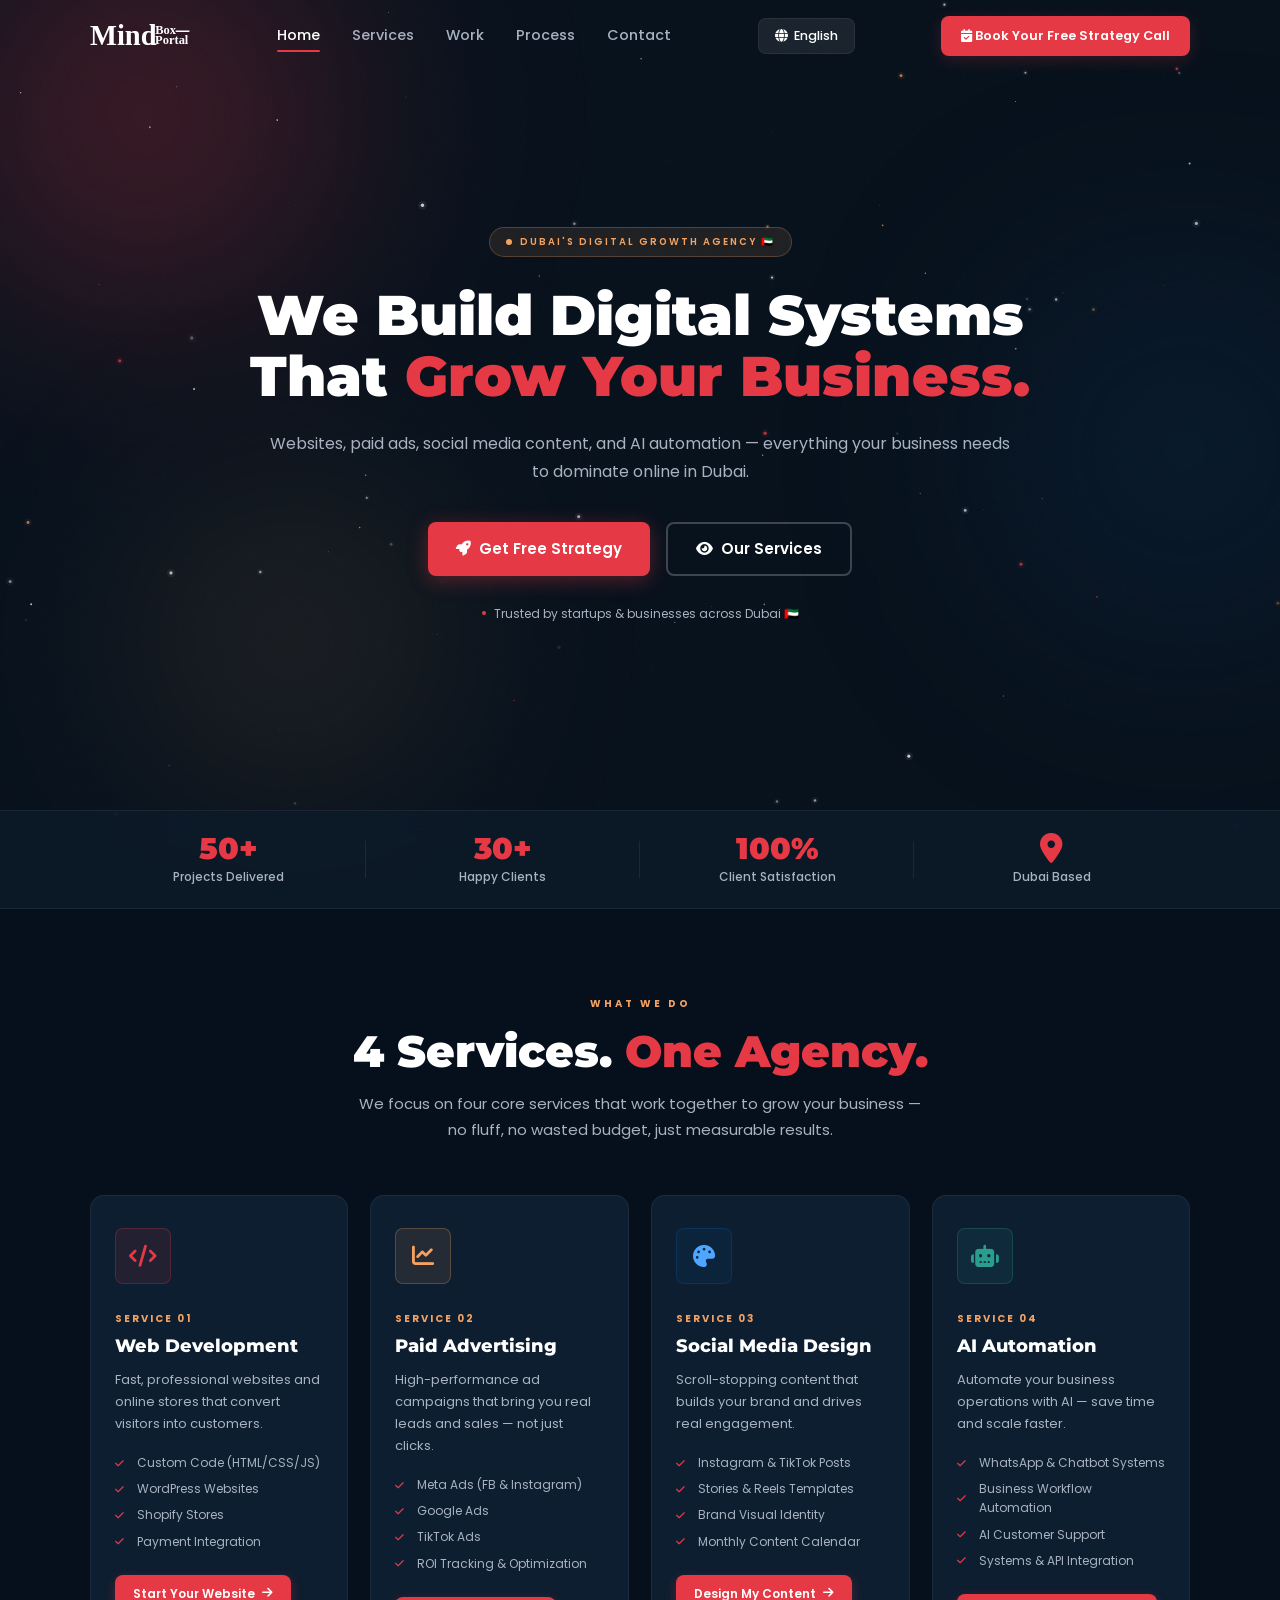
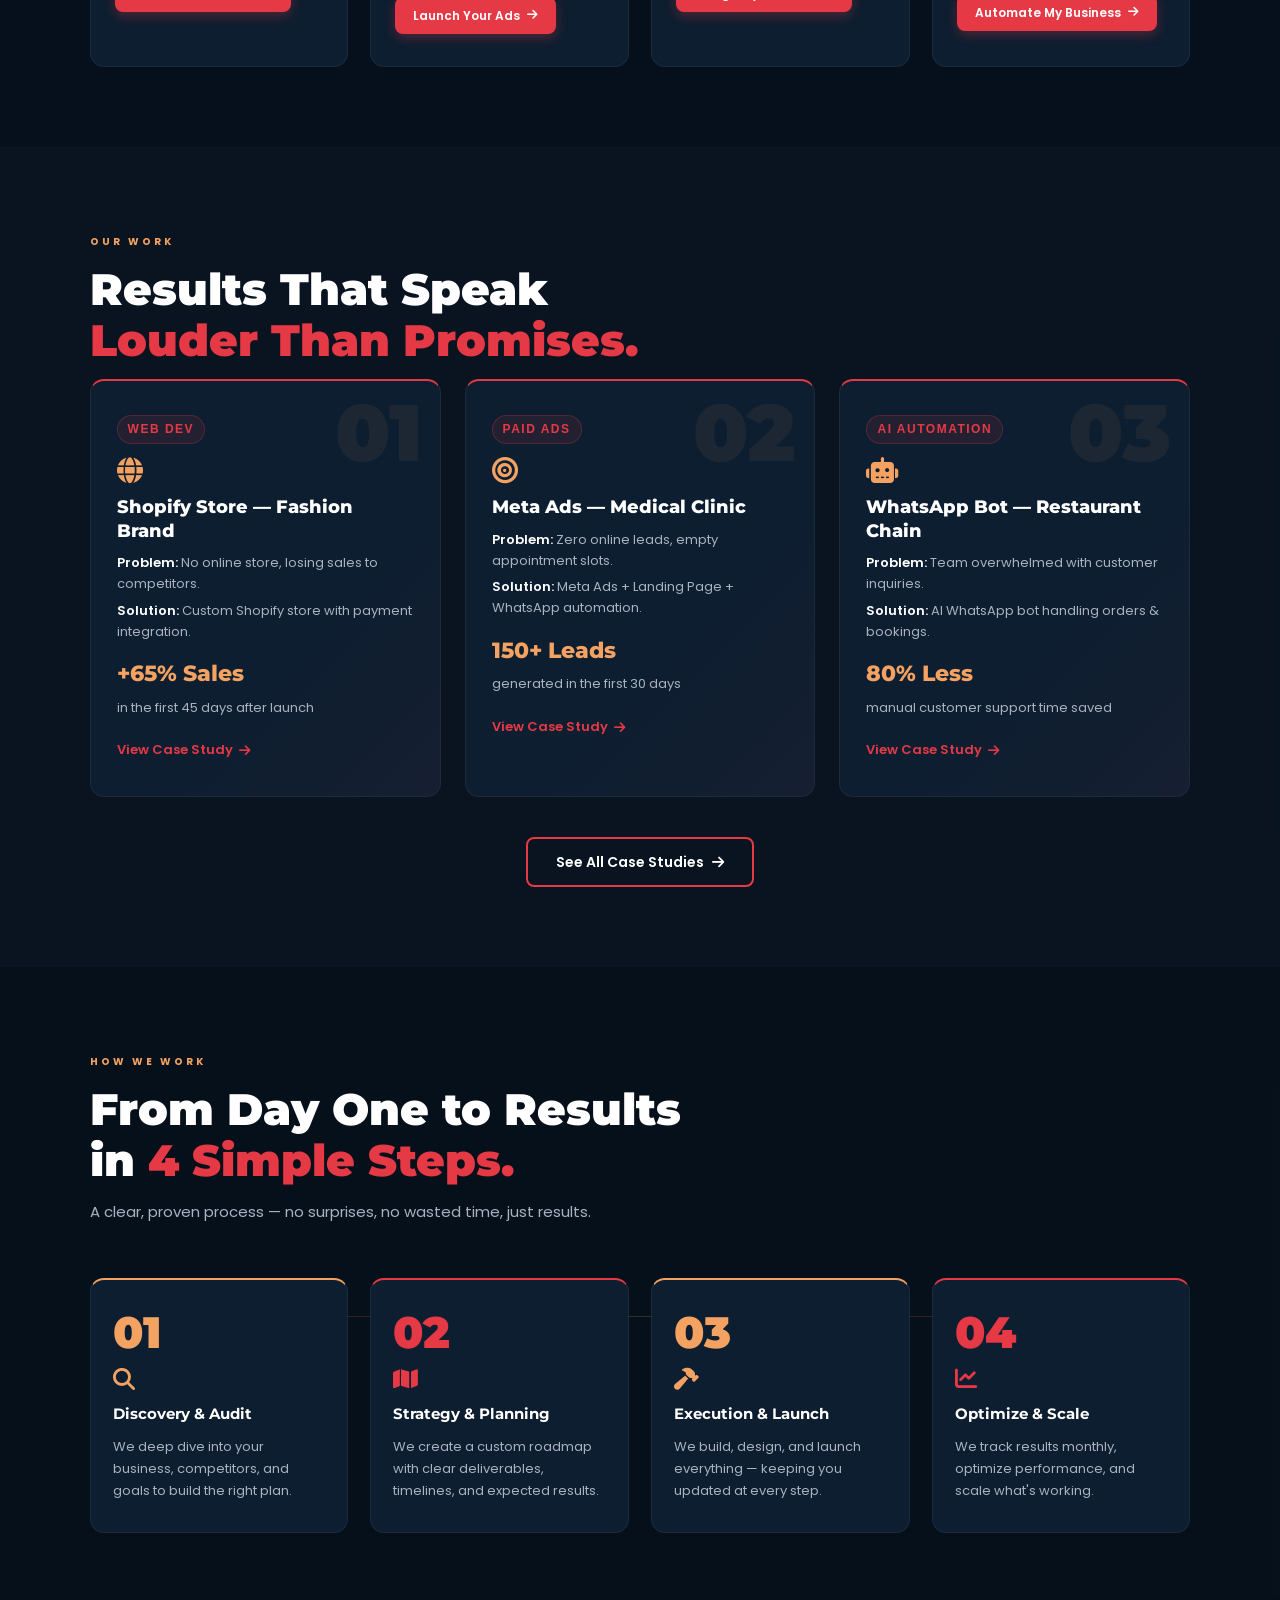
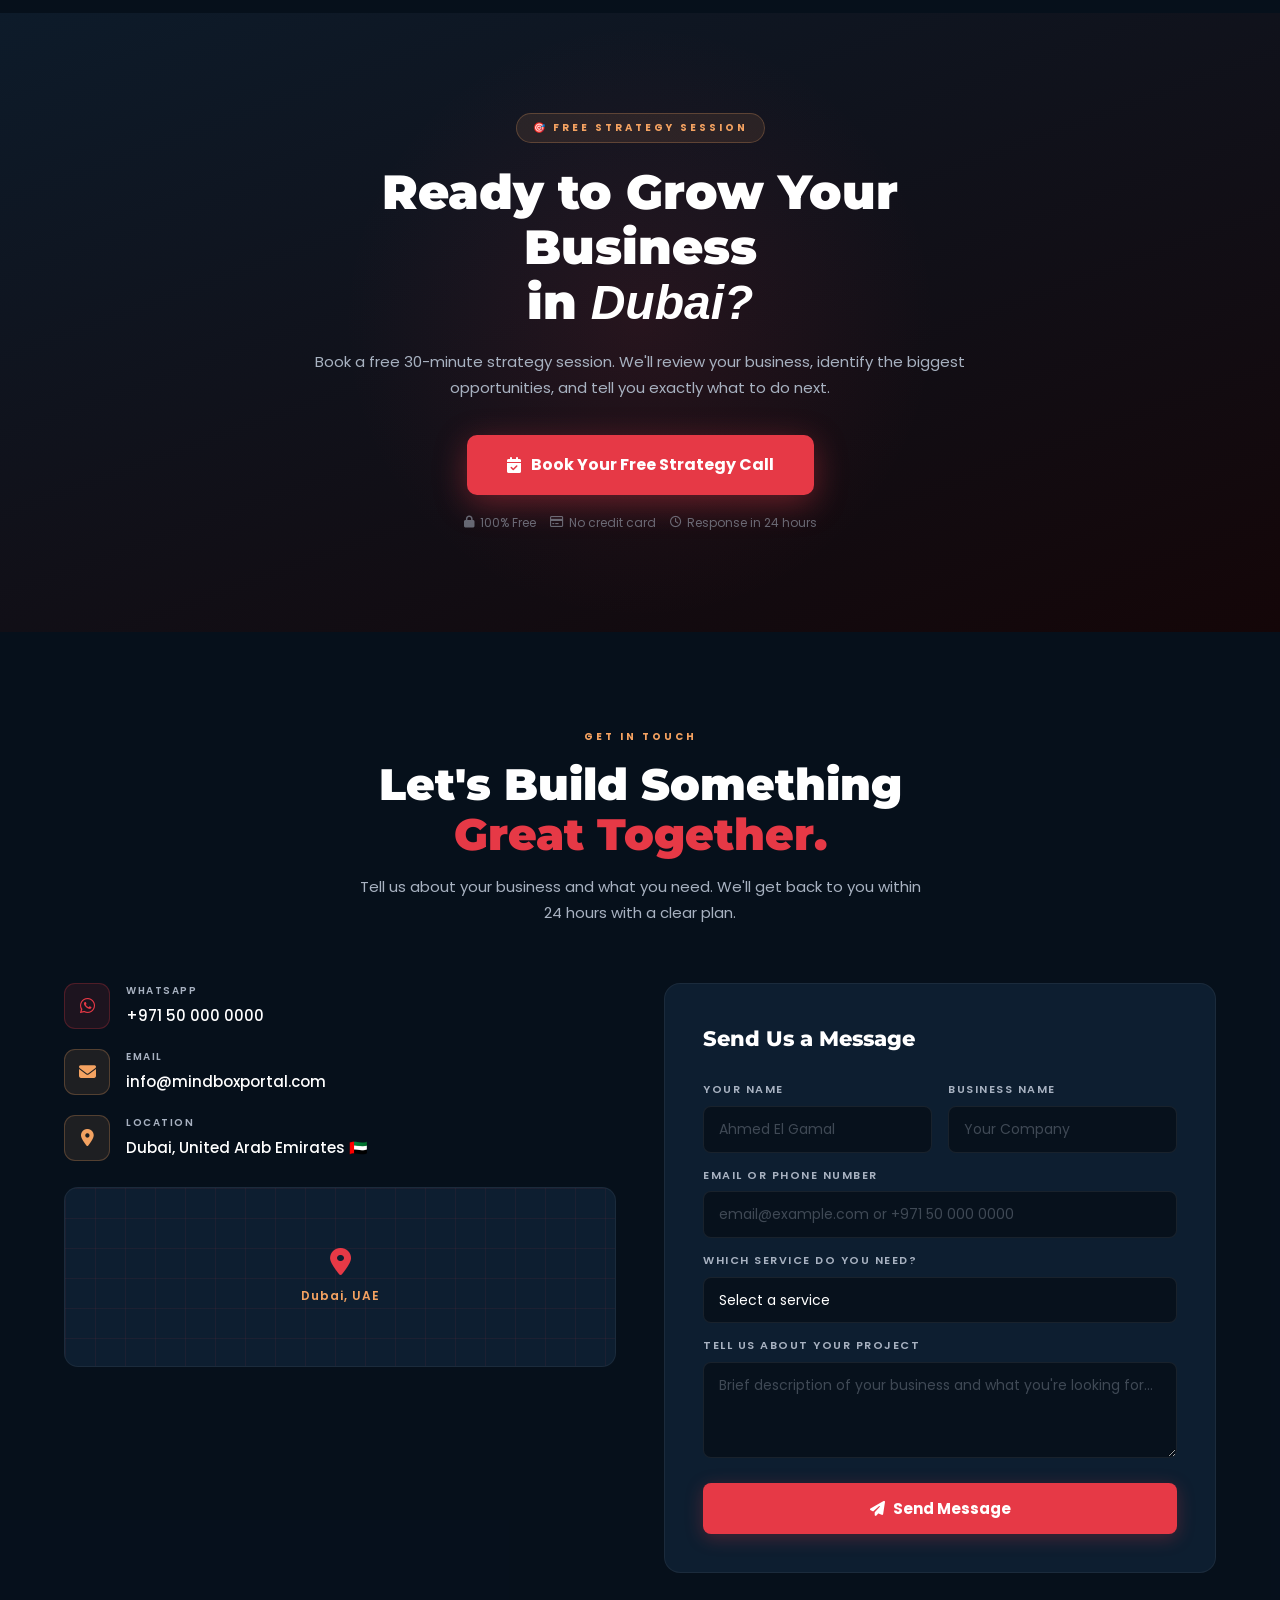
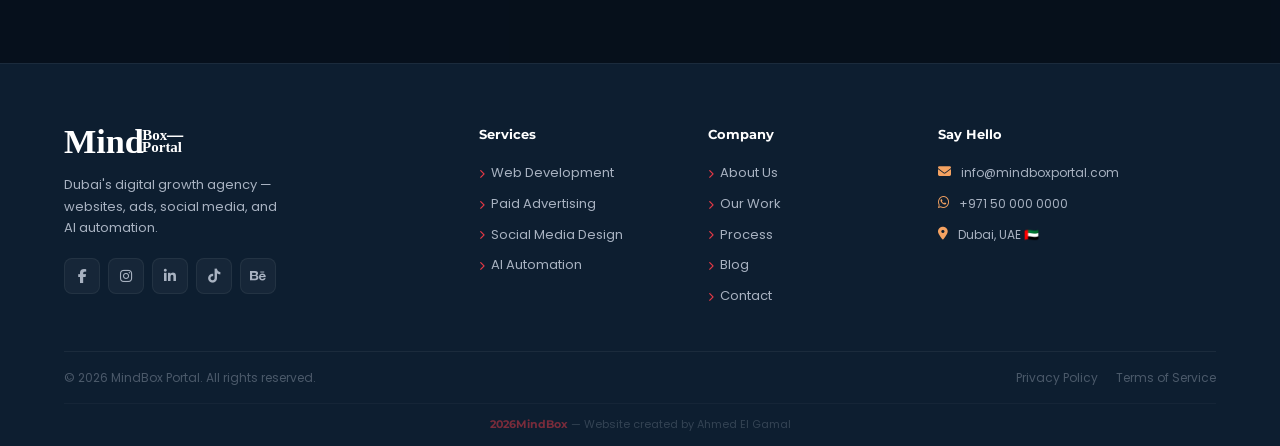
==== commit 57dc4f6e: "Add files via upload" ====
--- a/index.html
+++ b/index.html
@@ -3,24 +3,28 @@
   <head>
     <meta charset="UTF-8" />
     <meta name="viewport" content="width=device-width, initial-scale=1.0" />
-    <title>MindBox Portal — Dubai's Brand Building Agency</title>
+    <title id="pageTitle">MindBox Portal — Dubai's Digital Growth Agency</title>
     <meta
       name="description"
+      id="metaDescription"
       content="MindBox Portal — Web Development, Paid Ads, Social Media Design & AI Automation for businesses in Dubai."
     />
     <meta
       name="keywords"
-      content="web development Dubai, paid ads Dubai, social media design Dubai, AI automation Dubai, MindBox Portal"
+      id="metaKeywords"
+      content="MindBox Portal, web development Dubai, paid ads Dubai, social media design Dubai, AI automation Dubai"
     />
-    <meta name="author" content="MindBox Portal" />
+    <meta name="author" content="Ahmed El Gamal — MindBox Portal" />
     <meta name="robots" content="index, follow" />
     <meta
       property="og:title"
-      content="MindBox Portal — Dubai's Digital Agency"
+      id="ogTitle"
+      content="MindBox Portal — Dubai's Digital Growth Agency"
     />
     <meta
       property="og:description"
-      content="We build websites, run ads, design social media content, and automate your business in Dubai."
+      id="ogDescription"
+      content="Websites, paid ads, social media content & AI automation for businesses in Dubai."
     />
     <meta property="og:type" content="website" />
     <meta property="og:url" content="https://mindboxportal.com" />
@@ -35,52 +39,73 @@
       rel="stylesheet"
       href="https://cdnjs.cloudflare.com/ajax/libs/font-awesome/6.5.1/css/all.min.css"
     />
-
-    <!-- ============================================================
-     CSS — All styling in one place
-     ============================================================ -->
     <link rel="stylesheet" href="style.css" />
   </head>
   <body>
-    <!-- ============================================================
-     BACKGROUND — Fixed layers (always behind content)
-     ============================================================ -->
-
-    <!-- Blob planets -->
+    <!-- BACKGROUND -->
     <div class="bg-blobs" aria-hidden="true">
       <div class="blob blob-1"></div>
       <div class="blob blob-2"></div>
       <div class="blob blob-3"></div>
     </div>
-
-    <!-- Stars & particles canvas -->
     <canvas id="bgCanvas" aria-hidden="true"></canvas>
-
-    <!-- Scanline texture -->
-    <div class="scanline" aria-hidden="true"></div>
-
-    <!-- Scroll progress bar -->
+    <div class="bg-noise" aria-hidden="true"></div>
     <div class="scroll-progress" id="scrollProgress"></div>
 
-    <!-- ============================================================
-     MOBILE NAVIGATION — Full screen overlay
-     ============================================================ -->
+    <!-- MOBILE NAVIGATION -->
     <nav class="mobile-nav" id="mobileNav" aria-label="Mobile navigation">
-      <a href="#hero" onclick="closeMobileNav()">Home</a>
-      <a href="#services" onclick="closeMobileNav()">Services</a>
-      <a href="#work" onclick="closeMobileNav()">Work</a>
-      <a href="#process" onclick="closeMobileNav()">Process</a>
-      <a href="#contact" onclick="closeMobileNav()">Contact</a>
-      <a href="#contact" onclick="closeMobileNav()" class="mobile-cta"
+      <a href="#hero" class="mobile-nav-home" onclick="closeMobileNav()"
+        >Home</a
+      >
+      <a href="#services" class="mobile-nav-services" onclick="closeMobileNav()"
+        >Services</a
+      >
+      <a href="#work" class="mobile-nav-work" onclick="closeMobileNav()"
+        >Work</a
+      >
+      <a href="#process" class="mobile-nav-process" onclick="closeMobileNav()"
+        >Process</a
+      >
+      <a href="#contact" class="mobile-nav-contact" onclick="closeMobileNav()"
+        >Contact</a
+      >
+
+      <!-- Mobile Language Switcher -->
+      <div class="mobile-lang-switcher">
+        <div class="mobile-lang-current" onclick="toggleMobileLangDropdown()">
+          <i class="fa-solid fa-globe"></i>
+          <span class="mobile-lang-text">English</span>
+          <i class="fa-solid fa-chevron-down"></i>
+        </div>
+        <div class="mobile-lang-dropdown" id="mobileLangDropdown">
+          <a
+            href="#"
+            onclick="
+              switchLanguage('en');
+              closeMobileNav();
+              return false;
+            "
+            >English</a
+          >
+          <a
+            href="#"
+            onclick="
+              switchLanguage('ar');
+              closeMobileNav();
+              return false;
+            "
+            >العربية</a
+          >
+        </div>
+      </div>
+
+      <a href="#contact" class="mobile-cta" onclick="closeMobileNav()"
         >Get Free Strategy</a
       >
     </nav>
 
-    <!-- ============================================================
-     HEADER — Sticky navigation
-     ============================================================ -->
+    <!-- HEADER -->
     <header id="header" role="banner">
-      <!-- Logo: replace img/LOGO mindbox.svg with your SVG file -->
       <a href="#hero" class="header-logo" aria-label="MindBox Portal Home">
         <img
           src="img/LOGO mindbox.svg"
@@ -92,7 +117,6 @@
             this.nextElementSibling.style.display = 'flex';
           "
         />
-        <!-- Text fallback -->
         <div class="logo-fallback">
           <span class="logo-mind">Mind</span>
           <div class="logo-right">
@@ -105,383 +129,419 @@
         </div>
       </a>
 
-      <!-- Desktop nav links -->
       <nav class="main-nav" aria-label="Main navigation">
-        <a href="#hero" class="active">Home</a>
-        <a href="#services">Services</a>
-        <a href="#work">Work</a>
-        <a href="#process">Process</a>
-        <a href="#contact">Contact</a>
+        <a href="#hero" class="nav-home">Home</a>
+        <a href="#services" class="nav-services">Services</a>
+        <a href="#work" class="nav-work">Work</a>
+        <a href="#process" class="nav-process">Process</a>
+        <a href="#contact" class="nav-contact">Contact</a>
       </nav>
 
-      <!-- Header CTA -->
-      <a href="#contact" class="btn-nav-cta">Get Free Strategy</a>
-
-      <!-- Hamburger button (mobile only) -->
-      <button class="hamburger" id="hamburgerBtn" aria-label="Open menu">
-        <span></span>
-        <span></span>
-        <span></span>
+      <div class="lang-switcher">
+        <button class="lang-btn" id="langBtn">
+          <i class="fa-solid fa-globe"></i>
+          <span class="lang-btn-text">English</span>
+        </button>
+        <div class="lang-dropdown">
+          <a
+            href="#"
+            onclick="
+              switchLanguage('en');
+              return false;
+            "
+            >English</a
+          >
+          <a
+            href="#"
+            onclick="
+              switchLanguage('ar');
+              return false;
+            "
+            >العربية</a
+          >
+        </div>
+      </div>
+
+      <a href="#contact" class="btn-nav-cta cta-btn-text">Get Free Strategy</a>
+      <button class="hamburger" id="hamburgerBtn" aria-label="Toggle menu">
+        <span></span><span></span><span></span>
       </button>
     </header>
 
     <main>
-      <!-- ============================================================
-     HERO SECTION — Hook the visitor in 3 seconds
-     ============================================================ -->
+      <!-- HERO SECTION -->
       <section id="hero" aria-labelledby="hero-title">
         <div class="hero-inner">
           <div class="hero-tag fade-up">
             <div class="hero-tag-dot"></div>
-            <span>Dubai's Digital Growth Agency </span>
-          </div>
-
+            <span class="hero-tag-text">Dubai's Digital Growth Agency 🇦🇪</span>
+          </div>
           <h1 id="hero-title" class="hero-h1 fade-up delay-1">
             We Build Digital Systems<br />That <em>Grow Your Business.</em>
           </h1>
-
           <p class="hero-sub fade-up delay-2">
             Websites, paid ads, social media content, and AI automation —
-            everything your business needs to dominate in Dubai.
+            everything your business needs to dominate online in Dubai.
           </p>
-
           <div class="hero-btns fade-up delay-3">
-            <a href="#contact" class="btn-primary">
-              <i class="fa-solid fa-rocket"></i> Get Free Strategy
-            </a>
-            <a href="#services" class="btn-secondary">
-              <i class="fa-solid fa-eye"></i> Our Services
-            </a>
-          </div>
-
+            <a href="#contact" class="btn-primary hero-cta-btn"
+              ><i class="fa-solid fa-rocket"></i> Get Free Strategy</a
+            >
+            <a href="#services" class="btn-secondary hero-services-btn"
+              ><i class="fa-solid fa-eye"></i> Our Services</a
+            >
+          </div>
           <p class="hero-trust fade-up delay-4">
             <span class="hero-trust-dot"></span>
-            Trusted by startups &amp; businesses across Dubai
+            <span class="hero-trust-text"
+              >Trusted by startups &amp; businesses across Dubai 🇦🇪</span
+            >
           </p>
         </div>
       </section>
 
-      <!-- ============================================================
-     STATS BAR — Build trust with numbers
-     ============================================================ -->
+      <!-- STATS BAR -->
       <div id="stats" role="region" aria-label="Agency statistics">
         <div class="stats-inner">
           <div class="stat-item fade-up">
             <span class="stat-number" data-count="50">0+</span>
-            <span class="stat-label">Projects Delivered</span>
-          </div>
-
+            <span class="stat-label stat-projects">Projects Delivered</span>
+          </div>
           <div class="stat-item fade-up delay-1">
             <span class="stat-number" data-count="30">0+</span>
-            <span class="stat-label">Happy Clients</span>
-          </div>
-
+            <span class="stat-label stat-clients">Happy Clients</span>
+          </div>
           <div class="stat-item fade-up delay-2">
             <span class="stat-number gold" data-count="100">0%</span>
-            <span class="stat-label">Client Satisfaction</span>
-          </div>
-
+            <span class="stat-label stat-satisfaction"
+              >Client Satisfaction</span
+            >
+          </div>
           <div class="stat-item fade-up delay-3">
-            <span class="stat-number gold">
-              <i class="fa-solid fa-location-dot"></i>
-            </span>
-            <span class="stat-label">Dubai Based Agency</span>
+            <span class="stat-number gold"
+              ><i class="fa-solid fa-location-dot"></i
+            ></span>
+            <span class="stat-label stat-location">Dubai Based</span>
           </div>
         </div>
       </div>
 
-      <!-- ============================================================
-     SERVICES SECTION — 4 core services, clear and actionable
-     Each card has a red CTA button to drive contact
-     ============================================================ -->
+      <!-- SERVICES SECTION -->
       <section id="services" aria-labelledby="services-title">
         <div class="section-inner">
-          <!-- Section header -->
           <div class="services-header">
-            <span class="section-tag fade-up">What We Do</span>
+            <span class="section-tag services-tag">What We Do</span>
             <h2 id="services-title" class="section-title fade-up">
-              4 Services. <em>One Agency.</em><br />Everything You Need to Grow.
+              4 Services. <em>One Agency.</em>
             </h2>
-            <p class="section-sub fade-up">
-              We specialize in four core services that work together to grow
-              your business online — no fluff, no wasted budget, just results.
+            <p class="section-sub services-sub">
+              We focus on four core services that work together to grow your
+              business — no fluff, no wasted budget, just measurable results.
             </p>
           </div>
-
-          <!-- Services grid — 2x2 layout -->
           <div class="services-grid">
-            <!-- Service 1: Web Development -->
+            <!-- Service 1 -->
             <article class="service-card fade-up">
               <div class="service-icon icon-red">
                 <i class="fa-solid fa-code"></i>
               </div>
               <span class="service-tag">Service 01</span>
-              <h3 class="service-title">Web Development</h3>
-              <p class="service-desc">
-                We build fast, professional websites and online stores that look
-                stunning on every device and turn visitors into customers.
+              <h3 class="service-title service-title-1">Web Development</h3>
+              <p class="service-desc service-desc-1">
+                Fast, professional websites and online stores that convert
+                visitors into customers.
               </p>
               <ul class="service-items">
                 <li class="service-item">
-                  <i class="fa-solid fa-check"></i> Custom Code (HTML / CSS /
-                  JS)
-                </li>
-                <li class="service-item">
-                  <i class="fa-solid fa-check"></i> WordPress Websites
-                </li>
-                <li class="service-item">
-                  <i class="fa-solid fa-check"></i> Shopify Stores
-                </li>
-                <li class="service-item">
-                  <i class="fa-solid fa-check"></i> Payment Integration &
-                  Management
+                  <i class="fa-solid fa-check"></i>
+                  <span class="service-item-1a">Custom Code (HTML/CSS/JS)</span>
+                </li>
+                <li class="service-item">
+                  <i class="fa-solid fa-check"></i>
+                  <span class="service-item-1b">WordPress Websites</span>
+                </li>
+                <li class="service-item">
+                  <i class="fa-solid fa-check"></i>
+                  <span class="service-item-1c">Shopify Stores</span>
+                </li>
+                <li class="service-item">
+                  <i class="fa-solid fa-check"></i>
+                  <span class="service-item-1d">Payment Integration</span>
                 </li>
               </ul>
-              <a href="#contact" class="service-cta">
-                Start Your Website <i class="fa-solid fa-arrow-right"></i>
-              </a>
-            </article>
-
-            <!-- Service 2: Paid Ads -->
+              <a href="#contact" class="service-cta service-cta-1"
+                >Start Your Website <i class="fa-solid fa-arrow-right"></i
+              ></a>
+            </article>
+            <!-- Service 2 -->
             <article class="service-card fade-up delay-1">
               <div class="service-icon icon-gold">
                 <i class="fa-solid fa-chart-line"></i>
               </div>
               <span class="service-tag">Service 02</span>
-              <h3 class="service-title">Paid Advertising</h3>
-              <p class="service-desc">
-                We create and manage high-performance ad campaigns that bring
-                you real leads and sales — not just clicks.
+              <h3 class="service-title service-title-2">Paid Advertising</h3>
+              <p class="service-desc service-desc-2">
+                High-performance ad campaigns that bring you real leads and
+                sales — not just clicks.
               </p>
               <ul class="service-items">
                 <li class="service-item">
-                  <i class="fa-solid fa-check"></i> Meta Ads (Facebook &
-                  Instagram)
-                </li>
-                <li class="service-item">
-                  <i class="fa-solid fa-check"></i> Google Ads (Search &
-                  Display)
-                </li>
-                <li class="service-item">
-                  <i class="fa-solid fa-check"></i> TikTok Ads
-                </li>
-                <li class="service-item">
-                  <i class="fa-solid fa-check"></i> ROI Tracking & Optimization
+                  <i class="fa-solid fa-check"></i>
+                  <span class="service-item-2a">Meta Ads (FB & Instagram)</span>
+                </li>
+                <li class="service-item">
+                  <i class="fa-solid fa-check"></i>
+                  <span class="service-item-2b">Google Ads</span>
+                </li>
+                <li class="service-item">
+                  <i class="fa-solid fa-check"></i>
+                  <span class="service-item-2c">TikTok Ads</span>
+                </li>
+                <li class="service-item">
+                  <i class="fa-solid fa-check"></i>
+                  <span class="service-item-2d"
+                    >ROI Tracking & Optimization</span
+                  >
                 </li>
               </ul>
-              <a href="#contact" class="service-cta">
-                Launch Your Ads <i class="fa-solid fa-arrow-right"></i>
-              </a>
-            </article>
-
-            <!-- Service 3: Social Media Design -->
+              <a href="#contact" class="service-cta service-cta-2"
+                >Launch Your Ads <i class="fa-solid fa-arrow-right"></i
+              ></a>
+            </article>
+            <!-- Service 3 -->
             <article class="service-card fade-up delay-2">
               <div class="service-icon icon-blue">
                 <i class="fa-solid fa-palette"></i>
               </div>
               <span class="service-tag">Service 03</span>
-              <h3 class="service-title">Social Media Design</h3>
-              <p class="service-desc">
-                We design scroll-stopping social media content that builds your
-                brand, attracts followers, and drives engagement.
+              <h3 class="service-title service-title-3">Social Media Design</h3>
+              <p class="service-desc service-desc-3">
+                Scroll-stopping content that builds your brand and drives real
+                engagement.
               </p>
               <ul class="service-items">
                 <li class="service-item">
-                  <i class="fa-solid fa-check"></i> Instagram & TikTok Posts
-                </li>
-                <li class="service-item">
-                  <i class="fa-solid fa-check"></i> Stories & Reels Templates
-                </li>
-                <li class="service-item">
-                  <i class="fa-solid fa-check"></i> Brand Visual Identity
-                </li>
-                <li class="service-item">
-                  <i class="fa-solid fa-check"></i> Monthly Content Calendar
+                  <i class="fa-solid fa-check"></i>
+                  <span class="service-item-3a">Instagram & TikTok Posts</span>
+                </li>
+                <li class="service-item">
+                  <i class="fa-solid fa-check"></i>
+                  <span class="service-item-3b">Stories & Reels Templates</span>
+                </li>
+                <li class="service-item">
+                  <i class="fa-solid fa-check"></i>
+                  <span class="service-item-3c">Brand Visual Identity</span>
+                </li>
+                <li class="service-item">
+                  <i class="fa-solid fa-check"></i>
+                  <span class="service-item-3d">Monthly Content Calendar</span>
                 </li>
               </ul>
-              <a href="#contact" class="service-cta">
-                Design My Content <i class="fa-solid fa-arrow-right"></i>
-              </a>
-            </article>
-
-            <!-- Service 4: AI Automation -->
+              <a href="#contact" class="service-cta service-cta-3"
+                >Design My Content <i class="fa-solid fa-arrow-right"></i
+              ></a>
+            </article>
+            <!-- Service 4 -->
             <article class="service-card fade-up delay-3">
               <div class="service-icon icon-green">
                 <i class="fa-solid fa-robot"></i>
               </div>
               <span class="service-tag">Service 04</span>
-              <h3 class="service-title">AI Automation</h3>
-              <p class="service-desc">
-                We automate your business operations using AI — saving you time,
-                reducing costs, and helping you scale faster.
+              <h3 class="service-title service-title-4">AI Automation</h3>
+              <p class="service-desc service-desc-4">
+                Automate your business operations with AI — save time and scale
+                faster.
               </p>
               <ul class="service-items">
                 <li class="service-item">
-                  <i class="fa-solid fa-check"></i> WhatsApp & Chatbot
-                  Automation
-                </li>
-                <li class="service-item">
-                  <i class="fa-solid fa-check"></i> Business Workflow Automation
-                </li>
-                <li class="service-item">
-                  <i class="fa-solid fa-check"></i> AI Customer Support Systems
-                </li>
-                <li class="service-item">
-                  <i class="fa-solid fa-check"></i> Systems & API Integration
+                  <i class="fa-solid fa-check"></i>
+                  <span class="service-item-4a"
+                    >WhatsApp & Chatbot Systems</span
+                  >
+                </li>
+                <li class="service-item">
+                  <i class="fa-solid fa-check"></i>
+                  <span class="service-item-4b"
+                    >Business Workflow Automation</span
+                  >
+                </li>
+                <li class="service-item">
+                  <i class="fa-solid fa-check"></i>
+                  <span class="service-item-4c">AI Customer Support</span>
+                </li>
+                <li class="service-item">
+                  <i class="fa-solid fa-check"></i>
+                  <span class="service-item-4d">Systems & API Integration</span>
                 </li>
               </ul>
-              <a href="#contact" class="service-cta">
-                Automate My Business <i class="fa-solid fa-arrow-right"></i>
-              </a>
+              <a href="#contact" class="service-cta service-cta-4"
+                >Automate My Business <i class="fa-solid fa-arrow-right"></i
+              ></a>
             </article>
           </div>
         </div>
       </section>
 
-      <!-- ============================================================
-     CASE STUDIES — Real results build trust
-     ============================================================ -->
+      <!-- CASE STUDIES SECTION -->
       <section id="work" aria-labelledby="work-title">
         <div class="section-inner">
-          <span class="section-tag fade-up">Our Work</span>
+          <span class="section-tag work-tag">Our Work</span>
           <h2 id="work-title" class="section-title fade-up">
             Results That Speak<br /><em>Louder Than Promises.</em>
           </h2>
-
           <div class="case-cards">
-            <!-- Case 1 -->
             <article class="case-card fade-up">
               <div class="case-number-bg">01</div>
-              <span class="case-tag">Web Dev</span>
+              <span class="case-tag case-tag-1">Web Dev</span>
               <i class="fa-solid fa-globe case-icon"></i>
-              <h3 class="case-title">Shopify Store — Fashion Brand</h3>
+              <h3 class="case-title case-title-1">
+                Shopify Store — Fashion Brand
+              </h3>
               <p class="case-meta">
-                <strong>Problem:</strong> No online store, losing sales to
-                competitors.
+                <strong class="case-problem-label">Problem:</strong>
+                <span class="case-problem-text-1"
+                  >No online store, losing sales to competitors.</span
+                >
               </p>
               <p class="case-meta">
-                <strong>Solution:</strong> Custom Shopify store with payment
-                integration.
+                <strong class="case-solution-label">Solution:</strong>
+                <span class="case-solution-text-1"
+                  >Custom Shopify store with payment integration.</span
+                >
               </p>
               <div class="case-result">+65% Sales</div>
-              <p class="case-result-text">in the first 45 days after launch</p>
-              <a href="/case-studies/shopify-fashion" class="case-link">
-                View Case Study <i class="fa-solid fa-arrow-right"></i>
-              </a>
-            </article>
-
-            <!-- Case 2 -->
+              <p class="case-result-text case-result-text-1">
+                in the first 45 days after launch
+              </p>
+              <a href="/case-studies/shopify-fashion" class="case-link"
+                >View Case Study <i class="fa-solid fa-arrow-right"></i
+              ></a>
+            </article>
             <article class="case-card fade-up delay-1">
               <div class="case-number-bg">02</div>
-              <span class="case-tag">Paid Ads</span>
+              <span class="case-tag case-tag-2">Paid Ads</span>
               <i class="fa-solid fa-bullseye case-icon"></i>
-              <h3 class="case-title">Meta Ads — Medical Clinic</h3>
+              <h3 class="case-title case-title-2">Meta Ads — Medical Clinic</h3>
               <p class="case-meta">
-                <strong>Problem:</strong> Zero online leads, empty appointments.
+                <strong class="case-problem-label">Problem:</strong>
+                <span class="case-problem-text-2"
+                  >Zero online leads, empty appointment slots.</span
+                >
               </p>
               <p class="case-meta">
-                <strong>Solution:</strong> Meta Ads + Landing Page + WhatsApp
-                automation.
+                <strong class="case-solution-label">Solution:</strong>
+                <span class="case-solution-text-2"
+                  >Meta Ads + Landing Page + WhatsApp automation.</span
+                >
               </p>
               <div class="case-result">150+ Leads</div>
-              <p class="case-result-text">generated in the first 30 days</p>
-              <a href="/case-studies/clinic-meta-ads" class="case-link">
-                View Case Study <i class="fa-solid fa-arrow-right"></i>
-              </a>
-            </article>
-
-            <!-- Case 3 -->
+              <p class="case-result-text case-result-text-2">
+                generated in the first 30 days
+              </p>
+              <a href="/case-studies/clinic-meta-ads" class="case-link"
+                >View Case Study <i class="fa-solid fa-arrow-right"></i
+              ></a>
+            </article>
             <article class="case-card fade-up delay-2">
               <div class="case-number-bg">03</div>
-              <span class="case-tag">AI Automation</span>
+              <span class="case-tag case-tag-3">AI Automation</span>
               <i class="fa-solid fa-robot case-icon"></i>
-              <h3 class="case-title">WhatsApp Bot — Restaurant Chain</h3>
+              <h3 class="case-title case-title-3">
+                WhatsApp Bot — Restaurant Chain
+              </h3>
               <p class="case-meta">
-                <strong>Problem:</strong> Team overwhelmed with customer
-                inquiries.
+                <strong class="case-problem-label">Problem:</strong>
+                <span class="case-problem-text-3"
+                  >Team overwhelmed with customer inquiries.</span
+                >
               </p>
               <p class="case-meta">
-                <strong>Solution:</strong> AI WhatsApp bot handling orders &
-                bookings.
+                <strong class="case-solution-label">Solution:</strong>
+                <span class="case-solution-text-3"
+                  >AI WhatsApp bot handling orders &amp; bookings.</span
+                >
               </p>
               <div class="case-result">80% Less</div>
-              <p class="case-result-text">manual customer support time saved</p>
-              <a href="/case-studies/restaurant-automation" class="case-link">
-                View Case Study <i class="fa-solid fa-arrow-right"></i>
-              </a>
-            </article>
-          </div>
-
+              <p class="case-result-text case-result-text-3">
+                manual customer support time saved
+              </p>
+              <a href="/case-studies/restaurant-automation" class="case-link"
+                >View Case Study <i class="fa-solid fa-arrow-right"></i
+              ></a>
+            </article>
+          </div>
           <div class="case-see-all fade-up">
-            <a href="/case-studies" class="btn-outline">
-              See All Case Studies <i class="fa-solid fa-arrow-right"></i>
-            </a>
+            <a href="/case-studies" class="btn-outline case-see-all-btn"
+              >See All Case Studies <i class="fa-solid fa-arrow-right"></i
+            ></a>
           </div>
         </div>
       </section>
 
-      <!-- ============================================================
-     PROCESS — How we work in 4 steps
-     ============================================================ -->
+      <!-- PROCESS SECTION -->
       <section id="process" aria-labelledby="process-title">
         <div class="section-inner">
-          <span class="section-tag fade-up">How We Work</span>
+          <span class="section-tag process-tag">How We Work</span>
           <h2 id="process-title" class="section-title fade-up">
             From Day One to Results<br />in <em>4 Simple Steps.</em>
           </h2>
-          <p class="section-sub fade-up">
-            A clear, proven process that takes you from zero to fully launched —
-            with no surprises and no wasted time.
+          <p class="section-sub process-sub">
+            A clear, proven process — no surprises, no wasted time, just
+            results.
           </p>
-
           <div class="process-grid">
             <article class="process-card fade-up">
               <div class="process-num num-gold">01</div>
               <i
                 class="fa-solid fa-magnifying-glass process-icon"
-                style="color: var(--color-gold)"
+                style="color: var(--gold)"
               ></i>
-              <h3 class="process-title">Discovery & Audit</h3>
-              <p class="process-text">
+              <h3 class="process-title process-title-1">
+                Discovery &amp; Audit
+              </h3>
+              <p class="process-text process-text-1">
                 We deep dive into your business, competitors, and goals to build
-                the right plan for you.
-              </p>
-            </article>
-
+                the right plan.
+              </p>
+            </article>
             <article class="process-card fade-up delay-1">
               <div class="process-num num-red">02</div>
               <i
                 class="fa-solid fa-map process-icon"
-                style="color: var(--color-red)"
+                style="color: var(--red)"
               ></i>
-              <h3 class="process-title">Strategy & Planning</h3>
-              <p class="process-text">
+              <h3 class="process-title process-title-2">
+                Strategy &amp; Planning
+              </h3>
+              <p class="process-text process-text-2">
                 We create a custom roadmap with clear deliverables, timelines,
                 and expected results.
               </p>
             </article>
-
             <article class="process-card fade-up delay-2">
               <div class="process-num num-gold">03</div>
               <i
                 class="fa-solid fa-hammer process-icon"
-                style="color: var(--color-gold)"
+                style="color: var(--gold)"
               ></i>
-              <h3 class="process-title">Execution & Launch</h3>
-              <p class="process-text">
+              <h3 class="process-title process-title-3">
+                Execution &amp; Launch
+              </h3>
+              <p class="process-text process-text-3">
                 We build, design, and launch everything — keeping you updated at
                 every step.
               </p>
             </article>
-
             <article class="process-card fade-up delay-3">
               <div class="process-num num-red">04</div>
               <i
                 class="fa-solid fa-chart-line process-icon"
-                style="color: var(--color-red)"
+                style="color: var(--red)"
               ></i>
-              <h3 class="process-title">Optimize & Scale</h3>
-              <p class="process-text">
+              <h3 class="process-title process-title-4">
+                Optimize &amp; Scale
+              </h3>
+              <p class="process-text process-text-4">
                 We track results monthly, optimize performance, and scale what's
                 working.
               </p>
@@ -490,136 +550,107 @@
         </div>
       </section>
 
-      <!-- ============================================================
-     CTA SECTION — Strong push for action
-     ============================================================ -->
+      <!-- CTA SECTION -->
       <section id="cta" aria-label="Book a free strategy call">
         <div class="cta-inner">
-          <div class="cta-badge fade-up">🎯 Free Strategy Session</div>
-
-          <h2 class="cta-title fade-up">
+          <div class="cta-badge fade-up cta-badge-text">
+            🎯 Free Strategy Session
+          </div>
+          <h2 class="cta-title fade-up cta-title-text">
             Ready to Grow Your Business<br />in <em>Dubai?</em>
           </h2>
-
-          <p class="cta-sub fade-up">
+          <p class="cta-sub fade-up cta-sub-text">
             Book a free 30-minute strategy session. We'll review your business,
             identify the biggest opportunities, and tell you exactly what to do
             next.
           </p>
-
-          <a href="#contact" class="btn-cta-large fade-up">
-            <i class="fa-solid fa-calendar-check"></i>
-            Book Your Free Strategy Call
-          </a>
-
+          <a href="#contact" class="btn-cta-large fade-up cta-btn-text"
+            ><i class="fa-solid fa-calendar-check"></i> Book Your Free Strategy
+            Call</a
+          >
           <div class="cta-trust fade-up delay-1">
-            <span><i class="fa-solid fa-lock"></i> 100% Free</span>
             <span
-              ><i class="fa-regular fa-credit-card"></i> No credit card</span
+              ><i class="fa-solid fa-lock"></i>
+              <span class="cta-trust-1">100% Free</span></span
             >
             <span
-              ><i class="fa-regular fa-clock"></i> Response in 24 hours</span
+              ><i class="fa-regular fa-credit-card"></i>
+              <span class="cta-trust-2">No credit card</span></span
+            >
+            <span
+              ><i class="fa-regular fa-clock"></i>
+              <span class="cta-trust-3">Response in 24 hours</span></span
             >
           </div>
         </div>
       </section>
 
-      <!-- ============================================================
-     CONTACT SECTION — Easy to reach us
-     Title centered, form & info side by side
-     ============================================================ -->
+      <!-- CONTACT SECTION -->
       <section id="contact" aria-labelledby="contact-title">
         <div class="section-inner">
-          <!-- Centered header -->
           <div class="contact-header">
-            <span class="section-tag fade-up">Get In Touch</span>
+            <span class="section-tag contact-tag">Get In Touch</span>
             <h2 id="contact-title" class="section-title fade-up">
               Let's Build Something<br /><em>Great Together.</em>
             </h2>
-            <p class="section-sub fade-up">
+            <p class="section-sub contact-sub">
               Tell us about your business and what you need. We'll get back to
               you within 24 hours with a clear plan.
             </p>
           </div>
-
-          <!-- Info + Form side by side -->
           <div class="contact-grid">
-            <!-- Contact Info -->
             <div class="contact-info">
               <div class="contact-item fade-up">
                 <div class="contact-icon-wrap c-icon-red">
                   <i class="fa-brands fa-whatsapp"></i>
                 </div>
                 <div>
-                  <p class="contact-label">WhatsApp</p>
+                  <p class="contact-label contact-whatsapp-label">WhatsApp</p>
                   <a
                     href="https://wa.me/971500000000"
                     class="contact-value"
                     target="_blank"
                     rel="noopener"
+                    >+971 50 000 0000</a
                   >
-                    +971 50 000 0000
-                  </a>
-                </div>
-              </div>
-
+                </div>
+              </div>
               <div class="contact-item fade-up delay-1">
                 <div class="contact-icon-wrap c-icon-gold">
                   <i class="fa-solid fa-envelope"></i>
                 </div>
                 <div>
-                  <p class="contact-label">Email</p>
-                  <a href="mailto:info@mindboxportal.com" class="contact-value">
-                    info@mindboxportal.com
-                  </a>
-                </div>
-              </div>
-
-              <!-- <div class="contact-item fade-up delay-2">
-                <div class="contact-icon-wrap c-icon-white">
-                  <i class="fa-solid fa-globe"></i>
-                </div>
-                <div>
-                  <p class="contact-label">Website</p>
-                  <a
-                    href="https://mindboxportal.com"
-                    class="contact-value"
-                    target="_blank"
-                    rel="noopener"
+                  <p class="contact-label contact-email-label">Email</p>
+                  <a href="/cdn-cgi/l/email-protection" class="contact-value"
+                    >info@mindboxportal.com</a
                   >
-                    mindboxportal.com
-                  </a>
-                </div>
-              </div>-->
-
+                </div>
+              </div>
               <div class="contact-item fade-up delay-3">
                 <div class="contact-icon-wrap c-icon-gold">
                   <i class="fa-solid fa-location-dot"></i>
                 </div>
                 <div>
-                  <p class="contact-label">Location</p>
-                  <span class="contact-value">Dubai, United Arab Emirates</span>
-                </div>
-              </div>
-
-              <!-- Map placeholder -->
+                  <p class="contact-label contact-location-label">Location</p>
+                  <span class="contact-value contact-location-text"
+                    >Dubai, United Arab Emirates 🇦🇪</span
+                  >
+                </div>
+              </div>
               <div class="map-placeholder fade-up">
                 <div class="map-grid"></div>
                 <div class="map-label">
                   <i class="fa-solid fa-location-dot"></i>
-                  <p>Dubai, UAE</p>
+                  <p class="map-text">Dubai, UAE</p>
                 </div>
               </div>
             </div>
-
-            <!-- Contact Form -->
             <div class="contact-form fade-up delay-1">
-              <h3 class="form-title">Send Us a Message</h3>
-
+              <h3 class="form-title form-title-text">Send Us a Message</h3>
               <div class="form-row">
                 <div class="form-group">
-                  <label for="fname">Your Name</label>
-                  <input
+                  <label for="fname" class="label-name">Your Name</label
+                  ><input
                     type="text"
                     id="fname"
                     name="name"
@@ -628,8 +659,9 @@
                   />
                 </div>
                 <div class="form-group">
-                  <label for="fbusiness">Business Name</label>
-                  <input
+                  <label for="fbusiness" class="label-business"
+                    >Business Name</label
+                  ><input
                     type="text"
                     id="fbusiness"
                     name="business"
@@ -637,42 +669,52 @@
                   />
                 </div>
               </div>
-
               <div class="form-group">
-                <label for="femail">Email Address</label>
-                <input
-                  type="email"
-                  id="femail"
-                  name="email"
-                  placeholder="you@company.com"
-                  autocomplete="email"
+                <label for="fcontact" class="label-contact"
+                  >Email or Phone Number</label
+                ><input
+                  type="text"
+                  id="fcontact"
+                  name="contact"
+                  placeholder="email@example.com or +971 50 000 0000"
+                  autocomplete="off"
                 />
               </div>
-
               <div class="form-group">
-                <label for="fservice">Which Service Do You Need?</label>
+                <label for="fservice" class="label-service"
+                  >Which Service Do You Need?</label
+                >
                 <select id="fservice" name="service">
-                  <option value="" disabled selected>Select a service</option>
-                  <option value="web">Web Development</option>
-                  <option value="ads">Paid Advertising</option>
-                  <option value="social">Social Media Design</option>
-                  <option value="ai">AI Automation</option>
-                  <option value="full">Full Package (All Services)</option>
+                  <option value="" disabled selected class="select-default">
+                    Select a service
+                  </option>
+                  <option value="web" class="select-web">
+                    Web Development
+                  </option>
+                  <option value="ads" class="select-ads">
+                    Paid Advertising
+                  </option>
+                  <option value="social" class="select-social">
+                    Social Media Design
+                  </option>
+                  <option value="ai" class="select-ai">AI Automation</option>
+                  <option value="full" class="select-full">
+                    Full Package (All Services)
+                  </option>
                 </select>
               </div>
-
               <div class="form-group">
-                <label for="fmessage">Tell Us About Your Project</label>
-                <textarea
+                <label for="fmessage" class="label-message"
+                  >Tell Us About Your Project</label
+                ><textarea
                   id="fmessage"
                   name="message"
                   placeholder="Brief description of your business and what you're looking for..."
                 ></textarea>
               </div>
-
               <button
                 type="button"
-                class="btn-submit"
+                class="btn-submit submit-btn-text"
                 onclick="handleSubmit(this)"
               >
                 <i class="fa-solid fa-paper-plane"></i> Send Message
@@ -683,12 +725,9 @@
       </section>
     </main>
 
-    <!-- ============================================================
-     FOOTER — Links, social icons, copyright
-     ============================================================ -->
+    <!-- FOOTER -->
     <footer role="contentinfo">
       <div class="footer-grid">
-        <!-- Brand column -->
         <div>
           <div class="footer-logo-wrap">
             <img
@@ -712,465 +751,112 @@
               </div>
             </div>
           </div>
-
-          <p class="footer-tagline">
+          <p class="footer-tagline footer-tagline-text">
             Dubai's digital growth agency — websites, ads, social media, and AI
             automation.
           </p>
-
-          <!-- Social media icons -->
           <div class="social-links">
             <a
               href="https://facebook.com/mindboxportal"
               class="social-link"
               target="_blank"
-              rel="noopener"
-              aria-label="Facebook"
-            >
-              <i class="fa-brands fa-facebook-f"></i>
-            </a>
+              ><i class="fa-brands fa-facebook-f"></i
+            ></a>
             <a
               href="https://instagram.com/mindboxportal"
               class="social-link"
               target="_blank"
-              rel="noopener"
-              aria-label="Instagram"
-            >
-              <i class="fa-brands fa-instagram"></i>
-            </a>
+              ><i class="fa-brands fa-instagram"></i
+            ></a>
             <a
               href="https://linkedin.com/company/mindboxportal"
               class="social-link"
               target="_blank"
-              rel="noopener"
-              aria-label="LinkedIn"
-            >
-              <i class="fa-brands fa-linkedin-in"></i>
-            </a>
+              ><i class="fa-brands fa-linkedin-in"></i
+            ></a>
             <a
               href="https://tiktok.com/@mindboxportal"
               class="social-link"
               target="_blank"
-              rel="noopener"
-              aria-label="TikTok"
-            >
-              <i class="fa-brands fa-tiktok"></i>
-            </a>
+              ><i class="fa-brands fa-tiktok"></i
+            ></a>
             <a
               href="https://behance.net/mindboxportal"
               class="social-link"
               target="_blank"
-              rel="noopener"
-              aria-label="Behance"
-            >
-              <i class="fa-brands fa-behance"></i>
-            </a>
-          </div>
-        </div>
-
-        <!-- Services links -->
+              ><i class="fa-brands fa-behance"></i
+            ></a>
+          </div>
+        </div>
         <div>
-          <h4 class="footer-col-title">Services</h4>
-          <nav class="footer-links" aria-label="Services">
-            <a href="/services/web-development">
-              <i class="fa-solid fa-chevron-right"></i> Web Development</a
-            >
-            <a href="/services/paid-advertising">
-              <i class="fa-solid fa-chevron-right"></i> Paid Advertising</a
-            >
-            <a href="/services/social-media">
-              <i class="fa-solid fa-chevron-right"></i> Social Media Design</a
-            >
-            <a href="/services/ai-automation">
-              <i class="fa-solid fa-chevron-right"></i> AI Automation</a
+          <h4 class="footer-col-title footer-services-title">Services</h4>
+          <nav class="footer-links">
+            <a href="/services/web-development" class="footer-link-web"
+              ><i class="fa-solid fa-chevron-right"></i> Web Development</a
+            >
+            <a href="/services/paid-advertising" class="footer-link-ads"
+              ><i class="fa-solid fa-chevron-right"></i> Paid Advertising</a
+            >
+            <a href="/services/social-media" class="footer-link-social"
+              ><i class="fa-solid fa-chevron-right"></i> Social Media Design</a
+            >
+            <a href="/services/ai-automation" class="footer-link-ai"
+              ><i class="fa-solid fa-chevron-right"></i> AI Automation</a
             >
           </nav>
         </div>
-
-        <!-- Company links -->
         <div>
-          <h4 class="footer-col-title">Company</h4>
-          <nav class="footer-links" aria-label="Company">
-            <a href="/about">
-              <i class="fa-solid fa-chevron-right"></i> About Us</a
-            >
-            <a href="/case-studies">
-              <i class="fa-solid fa-chevron-right"></i> Our Work</a
-            >
-            <a href="#process">
-              <i class="fa-solid fa-chevron-right"></i> Process</a
-            >
-            <a href="/blog"> <i class="fa-solid fa-chevron-right"></i> Blog</a>
-            <a href="#contact">
-              <i class="fa-solid fa-chevron-right"></i> Contact</a
+          <h4 class="footer-col-title footer-company-title">Company</h4>
+          <nav class="footer-links">
+            <a href="about.html" class="footer-link-about"
+              ><i class="fa-solid fa-chevron-right"></i> About Us</a
+            >
+            <a href="/case-studies" class="footer-link-work"
+              ><i class="fa-solid fa-chevron-right"></i> Our Work</a
+            >
+            <a href="#process" class="footer-link-process"
+              ><i class="fa-solid fa-chevron-right"></i> Process</a
+            >
+            <a href="/blog" class="footer-link-blog"
+              ><i class="fa-solid fa-chevron-right"></i> Blog</a
+            >
+            <a href="#contact" class="footer-link-contact"
+              ><i class="fa-solid fa-chevron-right"></i> Contact</a
             >
           </nav>
         </div>
-
-        <!-- Contact info -->
         <div>
-          <h4 class="footer-col-title">Say Hello</h4>
+          <h4 class="footer-col-title footer-hello-title">Say Hello</h4>
           <ul class="footer-contact-list">
             <li class="footer-contact-item">
               <i class="fa-solid fa-envelope"></i>
-              <span>info@mindboxportal.com</span>
+              <span class="footer-email">info@mindboxportal.com</span>
             </li>
             <li class="footer-contact-item">
               <i class="fa-brands fa-whatsapp"></i>
-              <span>+971 50 000 0000</span>
+              <span class="footer-phone">+971 50 000 0000</span>
             </li>
             <li class="footer-contact-item">
               <i class="fa-solid fa-location-dot"></i>
-              <span>Dubai, UAE 🇦🇪</span>
+              <span class="footer-location-text">Dubai, UAE 🇦🇪</span>
             </li>
           </ul>
         </div>
       </div>
-
-      <!-- Bottom bar -->
       <div class="footer-bottom">
-        <p class="footer-copy">
-          © 2026 MindBox Portal. All rights reserved. <br />
-          Website Created by Ahmed Al Gamal
+        <p class="footer-copy footer-copy-text">
+          © 2026 MindBox Portal. All rights reserved.
         </p>
-        <nav class="footer-legal" aria-label="Legal">
-          <a href="/privacy-policy">Privacy Policy</a>
-          <a href="/terms-of-service">Terms of Service</a>
+        <nav class="footer-legal">
+          <a href="/privacy-policy" class="footer-privacy">Privacy Policy</a>
+          <a href="/terms-of-service" class="footer-terms">Terms of Service</a>
         </nav>
       </div>
+      <div class="footer-credit footer-credit-text">
+        <span>2026MindBox</span> — Website created by Ahmed El Gamal
+      </div>
     </footer>
 
-    <!-- ============================================================
-     JAVASCRIPT — Interactions & Animations
-     ============================================================ -->
-    <script>
-      /* ============================================================
-   SCROLL PROGRESS BAR
-   ============================================================ */
-      const scrollProgress = document.getElementById("scrollProgress");
-      window.addEventListener("scroll", () => {
-        const pct =
-          (window.scrollY /
-            (document.documentElement.scrollHeight - window.innerHeight)) *
-          100;
-        scrollProgress.style.width = pct + "%";
-      });
-
-      /* ============================================================
-   HEADER — Add background on scroll
-   ============================================================ */
-      window.addEventListener("scroll", () => {
-        document
-          .getElementById("header")
-          .classList.toggle("scrolled", window.scrollY > 50);
-      });
-
-      /* ============================================================
-   HAMBURGER + MOBILE NAV — Toggle with X animation
-   ============================================================ */
-      const hamburgerBtn = document.getElementById("hamburgerBtn");
-      const mobileNav = document.getElementById("mobileNav");
-
-      hamburgerBtn.addEventListener("click", () => {
-        mobileNav.classList.contains("open")
-          ? closeMobileNav()
-          : openMobileNav();
-      });
-
-      function openMobileNav() {
-        mobileNav.classList.add("open");
-        hamburgerBtn.classList.add("open");
-        document.body.style.overflow = "hidden";
-      }
-
-      function closeMobileNav() {
-        mobileNav.classList.remove("open");
-        hamburgerBtn.classList.remove("open");
-        document.body.style.overflow = "";
-      }
-
-      /* Close on ESC key */
-      document.addEventListener("keydown", (e) => {
-        if (e.key === "Escape") closeMobileNav();
-      });
-
-      /* ============================================================
-   SCROLL REVEAL — Fade up animations
-   ============================================================ */
-      const fadeObserver = new IntersectionObserver(
-        (entries) => {
-          entries.forEach((e) => {
-            if (e.isIntersecting) e.target.classList.add("visible");
-          });
-        },
-        { threshold: 0.1 },
-      );
-
-      document
-        .querySelectorAll(".fade-up")
-        .forEach((el) => fadeObserver.observe(el));
-
-      /* ============================================================
-   COUNTER ANIMATION — Stat numbers count up
-   ============================================================ */
-      const counterObserver = new IntersectionObserver(
-        (entries) => {
-          entries.forEach((e) => {
-            if (e.isIntersecting && e.target.dataset.count) {
-              animateCounter(e.target);
-              counterObserver.unobserve(e.target);
-            }
-          });
-        },
-        { threshold: 0.5 },
-      );
-
-      document
-        .querySelectorAll("[data-count]")
-        .forEach((el) => counterObserver.observe(el));
-
-      function animateCounter(el) {
-        const target = parseInt(el.dataset.count);
-        const suffix = el.dataset.count == "100" ? "%" : "+";
-        const step = target / (1800 / 16);
-        let current = 0;
-        const timer = setInterval(() => {
-          current += step;
-          if (current >= target) {
-            current = target;
-            clearInterval(timer);
-          }
-          el.textContent = Math.floor(current) + suffix;
-        }, 16);
-      }
-
-      /* ============================================================
-   ACTIVE NAV LINK — Highlights current section in nav
-   ============================================================ */
-      const allSections = document.querySelectorAll("section[id]");
-      const navLinks = document.querySelectorAll(".main-nav a");
-
-      window.addEventListener("scroll", () => {
-        let current = "";
-        allSections.forEach((s) => {
-          if (window.scrollY >= s.offsetTop - 120) current = s.id;
-        });
-        navLinks.forEach((l) => {
-          l.classList.toggle(
-            "active",
-            l.getAttribute("href") === "#" + current,
-          );
-        });
-      });
-
-      /* ============================================================
-   CONTACT FORM — Submit handler with loading state
-   ============================================================ */
-      function handleSubmit(btn) {
-        btn.innerHTML =
-          '<i class="fa-solid fa-spinner fa-spin"></i> Sending...';
-        btn.style.opacity = "0.75";
-
-        setTimeout(() => {
-          btn.innerHTML =
-            '<i class="fa-solid fa-check"></i> Message Sent! We\'ll respond in 24h';
-          btn.style.background = "#2a9d8f";
-          btn.style.opacity = "1";
-        }, 1500);
-      }
-
-      /* ============================================================
-   HERO FADE-IN — Trigger animations on page load
-   ============================================================ */
-      window.addEventListener("load", () => {
-        document
-          .querySelectorAll("#hero .fade-up")
-          .forEach((el) => el.classList.add("visible"));
-      });
-
-      /* ============================================================
-   CANVAS BACKGROUND — Stars, particles & shooting stars
-   Calm version: fewer particles, slower movement
-   ============================================================ */
-      const canvas = document.getElementById("bgCanvas");
-      const ctx = canvas.getContext("2d");
-      let W, H, particles, shootingStars;
-      let mouse = { x: null, y: null };
-
-      /* Track mouse for subtle interaction */
-      window.addEventListener("mousemove", (e) => {
-        mouse.x = e.clientX;
-        mouse.y = e.clientY;
-      });
-      window.addEventListener("mouseleave", () => {
-        mouse.x = null;
-        mouse.y = null;
-      });
-
-      function resizeCanvas() {
-        W = canvas.width = window.innerWidth;
-        H = canvas.height = window.innerHeight;
-        initParticles();
-      }
-
-      /* Particle class — small drifting stars */
-      class Particle {
-        constructor() {
-          this.reset(true);
-        }
-
-        reset(initial) {
-          this.x = Math.random() * W;
-          this.y = initial ? Math.random() * H : H + 10;
-          this.size = Math.random() * 1.4 + 0.2;
-          this.speedX = (Math.random() - 0.5) * 0.15; /* slower */
-          this.speedY = -(Math.random() * 0.2 + 0.05); /* slower */
-          this.life = initial ? Math.random() * 300 : 0;
-          this.maxLife = Math.random() * 320 + 200;
-          const r = Math.random();
-          this.color =
-            r < 0.75
-              ? "rgba(255,255,255,"
-              : r < 0.9
-                ? "rgba(230,57,70,"
-                : "rgba(244,162,97,";
-        }
-
-        update() {
-          this.life++;
-          this.x += this.speedX;
-          this.y += this.speedY;
-
-          /* Very subtle mouse repulsion */
-          if (mouse.x !== null) {
-            const dx = this.x - mouse.x;
-            const dy = this.y - mouse.y;
-            const d = Math.sqrt(dx * dx + dy * dy);
-            if (d < 80) {
-              this.x += (dx / d) * 0.3;
-              this.y += (dy / d) * 0.3;
-            }
-          }
-
-          if (this.life >= this.maxLife || this.y < -10) this.reset(false);
-        }
-
-        draw() {
-          const a = Math.sin((this.life / this.maxLife) * Math.PI) * 0.7;
-          ctx.beginPath();
-          ctx.arc(this.x, this.y, this.size, 0, Math.PI * 2);
-          ctx.fillStyle = this.color + a + ")";
-          ctx.fill();
-
-          /* Subtle glow for larger stars */
-          if (this.size > 1.0) {
-            ctx.beginPath();
-            ctx.arc(this.x, this.y, this.size * 2.5, 0, Math.PI * 2);
-            ctx.fillStyle = this.color + a * 0.08 + ")";
-            ctx.fill();
-          }
-        }
-      }
-
-      /* Shooting star class */
-      class ShootingStar {
-        constructor() {
-          this.reset();
-        }
-
-        reset() {
-          this.x = Math.random() * W * 0.7;
-          this.y = Math.random() * H * 0.35;
-          this.len = Math.random() * 110 + 50;
-          this.speed = Math.random() * 7 + 4;
-          this.angle = Math.PI / 4 + (Math.random() - 0.5) * 0.4;
-          this.life = 0;
-          this.maxLife = 55;
-          this.active = false;
-          this.wait = 0;
-          this.next = Math.random() * 600 + 400; /* longer wait = rarer */
-        }
-
-        update() {
-          if (!this.active) {
-            this.wait++;
-            if (this.wait >= this.next) {
-              this.active = true;
-              this.wait = 0;
-            }
-            return;
-          }
-          this.life++;
-          this.x += Math.cos(this.angle) * this.speed;
-          this.y += Math.sin(this.angle) * this.speed;
-          if (this.life >= this.maxLife) this.reset();
-        }
-
-        draw() {
-          if (!this.active) return;
-          const a = 1 - this.life / this.maxLife;
-          const tx = this.x - Math.cos(this.angle) * this.len;
-          const ty = this.y - Math.sin(this.angle) * this.len;
-          const g = ctx.createLinearGradient(tx, ty, this.x, this.y);
-          g.addColorStop(0, "rgba(255,255,255,0)");
-          g.addColorStop(1, `rgba(255,255,255,${a * 0.85})`);
-          ctx.beginPath();
-          ctx.moveTo(tx, ty);
-          ctx.lineTo(this.x, this.y);
-          ctx.strokeStyle = g;
-          ctx.lineWidth = 1.2;
-          ctx.stroke();
-          ctx.beginPath();
-          ctx.arc(this.x, this.y, 1.5, 0, Math.PI * 2);
-          ctx.fillStyle = `rgba(255,255,255,${a})`;
-          ctx.fill();
-        }
-      }
-
-      /* Draw faint connections between nearby particles */
-      function drawConnections() {
-        const maxD = 80; /* shorter distance = fewer lines = calmer */
-        for (let i = 0; i < particles.length; i++) {
-          for (let j = i + 1; j < particles.length; j++) {
-            const dx = particles[i].x - particles[j].x;
-            const dy = particles[i].y - particles[j].y;
-            const d = Math.sqrt(dx * dx + dy * dy);
-            if (d < maxD) {
-              ctx.beginPath();
-              ctx.moveTo(particles[i].x, particles[i].y);
-              ctx.lineTo(particles[j].x, particles[j].y);
-              ctx.strokeStyle = `rgba(230,57,70,${(1 - d / maxD) * 0.05})`;
-              ctx.lineWidth = 0.4;
-              ctx.stroke();
-            }
-          }
-        }
-      }
-
-      function initParticles() {
-        /* Fewer particles for calmer effect */
-        const count = Math.min(Math.floor((W * H) / 10000), 80);
-        particles = Array.from({ length: count }, () => new Particle());
-        shootingStars = Array.from({ length: 2 }, () => new ShootingStar());
-      }
-
-      function animateBg() {
-        ctx.clearRect(0, 0, W, H);
-        drawConnections();
-        particles.forEach((p) => {
-          p.update();
-          p.draw();
-        });
-        shootingStars.forEach((s) => {
-          s.update();
-          s.draw();
-        });
-        requestAnimationFrame(animateBg);
-      }
-
-      window.addEventListener("resize", resizeCanvas);
-      resizeCanvas();
-      animateBg();
-    </script>
+    <script src="script.js"></script>
   </body>
 </html>
--- a/style.css
+++ b/style.css
@@ -1,30 +1,24 @@
 /* ============================================================
-   ROOT VARIABLES — Brand Colors & Fonts
-   Edit colors here to update the entire site
+   ROOT VARIABLES - متغيرات الألوان الرئيسية
    ============================================================ */
 :root {
-  /* Brand Colors */
-  --color-navy: #0d1b2a;
-  --color-red: #e63946;
-  --color-red-hover: #c62d39;
-  --color-gold: #f4a261;
-  --color-white: #ffffff;
-  --color-gray: #a8b2c1;
-  --color-dark: #080f17;
-  --color-dark-2: #060c12;
-  --color-card: #0f1e2e;
-
-  /* Shadows */
+  --navy: #0d1b2a;
+  --navy-light: #112236;
+  --red: #e63946;
+  --red-hover: #c62d39;
+  --gold: #f4a261;
+  --white: #ffffff;
+  --gray: #a8b2c1;
+  --dark: #07111c;
+  --dark-2: #050d15;
+  --card: #0d1e30;
+  --border: rgba(255, 255, 255, 0.06);
   --shadow-red: 0 4px 20px rgba(230, 57, 70, 0.35);
-  --shadow-red-hover: 0 10px 32px rgba(230, 57, 70, 0.45);
-
-  /* Border Radius */
-  --radius-sm: 8px;
+  --shadow-red-h: 0 10px 32px rgba(230, 57, 70, 0.45);
+  --radius: 8px;
   --radius-md: 14px;
   --radius-lg: 16px;
-
-  /* Transitions */
-  --transition: all 0.3s ease;
+  --ease: all 0.3s ease;
 }
 
 /* ============================================================
@@ -37,20 +31,47 @@
   padding: 0;
   box-sizing: border-box;
 }
-
 html {
   scroll-behavior: smooth;
   font-size: 16px;
 }
-
 body {
-  background: var(--color-dark);
-  color: var(--color-white);
+  background: var(--dark);
+  color: var(--white);
   font-family: "Poppins", sans-serif;
   overflow-x: hidden;
   line-height: 1.6;
 }
-
+body.rtl {
+  direction: rtl;
+  text-align: right;
+}
+body.rtl .main-nav,
+body.rtl .hero-btns,
+body.rtl .service-items,
+body.rtl .service-cta i,
+body.rtl .case-link i,
+body.rtl .footer-links a i,
+body.rtl .btn-primary i,
+body.rtl .btn-secondary i,
+body.rtl .btn-outline i {
+  margin-left: 0;
+  margin-right: 4px;
+}
+body.rtl .stat-item:not(:last-child)::after {
+  right: auto;
+  left: 0;
+}
+body.rtl .case-number-bg {
+  right: auto;
+  left: 18px;
+}
+body.rtl .service-cta:hover {
+  transform: translateX(-4px);
+}
+body.rtl .case-link:hover {
+  gap: 10px;
+}
 img {
   max-width: 100%;
   display: block;
@@ -68,11 +89,8 @@
 }
 
 /* ============================================================
-   BACKGROUND — Calm blobs (fewer shapes, blur only)
-   All layers use negative z-index to stay behind content
-   ============================================================ */
-
-/* Blob Layer */
+   BACKGROUND
+   ============================================================ */
 .bg-blobs {
   position: fixed;
   inset: 0;
@@ -80,58 +98,60 @@
   pointer-events: none;
   overflow: hidden;
 }
-
 .blob {
   position: absolute;
   border-radius: 50%;
-  filter: blur(120px);
+  filter: blur(110px);
   animation: blobDrift ease-in-out infinite;
 }
-
-/* Only 3 blobs — calm and minimal */
 .blob-1 {
-  width: 500px;
-  height: 500px;
-  background: radial-gradient(circle, rgba(230, 57, 70, 0.35), transparent 70%);
-  top: -150px;
-  left: -100px;
-  animation-duration: 25s;
+  width: 550px;
+  height: 550px;
+  background: radial-gradient(circle, rgba(230, 57, 70, 0.4), transparent 70%);
+  top: -160px;
+  left: -130px;
+  animation-duration: 24s;
 }
 .blob-2 {
-  width: 400px;
-  height: 400px;
-  background: radial-gradient(circle, rgba(13, 50, 90, 0.5), transparent 70%);
-  bottom: 10%;
-  right: -100px;
+  width: 450px;
+  height: 450px;
+  background: radial-gradient(circle, rgba(13, 50, 90, 0.55), transparent 70%);
+  top: 25%;
+  right: -130px;
   animation-duration: 30s;
-  animation-delay: -12s;
+  animation-delay: -11s;
 }
 .blob-3 {
-  width: 350px;
-  height: 350px;
-  background: radial-gradient(circle, rgba(244, 162, 97, 0.2), transparent 70%);
-  top: 50%;
-  left: 15%;
-  animation-duration: 35s;
-  animation-delay: -20s;
-}
-
+  width: 380px;
+  height: 380px;
+  background: radial-gradient(
+    circle,
+    rgba(244, 162, 97, 0.22),
+    transparent 70%
+  );
+  bottom: 8%;
+  left: 8%;
+  animation-duration: 36s;
+  animation-delay: -19s;
+}
 @keyframes blobDrift {
   0% {
     transform: translate(0, 0) scale(1);
   }
   33% {
-    transform: translate(30px, 20px) scale(1.04);
+    transform: translate(32px, 22px) scale(1.05);
   }
   66% {
-    transform: translate(-15px, 35px) scale(0.96);
+    transform: translate(-18px, 40px) scale(0.95);
   }
   100% {
     transform: translate(0, 0) scale(1);
   }
 }
 
-/* Canvas (stars + particles) */
+/* ============================================================
+   CANVAS
+   ============================================================ */
 #bgCanvas {
   position: fixed;
   inset: 0;
@@ -139,28 +159,28 @@
   pointer-events: none;
 }
 
-/* Scanline subtle texture */
-.scanline {
+/* ============================================================
+   BG NOISE
+   ============================================================ */
+.bg-noise {
   position: fixed;
   inset: 0;
   z-index: -1;
   pointer-events: none;
-  background: repeating-linear-gradient(
-    0deg,
-    transparent,
-    transparent 3px,
-    rgba(255, 255, 255, 0.006) 3px,
-    rgba(255, 255, 255, 0.006) 4px
-  );
-}
-
-/* Scroll progress indicator */
+  opacity: 0.022;
+  background-image: url("data:image/svg+xml,%3Csvg viewBox='0 0 256 256' xmlns='http://www.w3.org/2000/svg'%3E%3Cfilter id='noise'%3E%3CfeTurbulence type='fractalNoise' baseFrequency='0.9' numOctaves='4' stitchTiles='stitch'/%3E%3C/filter%3E%3Crect width='100%25' height='100%25' filter='url(%23noise)'/%3E%3C/svg%3E");
+  background-size: 200px 200px;
+}
+
+/* ============================================================
+   SCROLL PROGRESS
+   ============================================================ */
 .scroll-progress {
   position: fixed;
   top: 0;
   left: 0;
   height: 2px;
-  background: linear-gradient(90deg, var(--color-red), var(--color-gold));
+  background: linear-gradient(90deg, var(--red), var(--gold));
   z-index: 9999;
   width: 0%;
   transition: width 0.1s linear;
@@ -168,7 +188,7 @@
 }
 
 /* ============================================================
-   HEADER — Fixed navigation bar
+   HEADER
    ============================================================ */
 #header {
   position: fixed;
@@ -176,21 +196,18 @@
   left: 0;
   right: 0;
   z-index: 1000;
-  padding: 0 5%;
+  padding: 0 7%;
   height: 72px;
   display: flex;
   align-items: center;
   justify-content: space-between;
-  transition: var(--transition);
-}
-
+  transition: var(--ease);
+}
 #header.scrolled {
-  background: rgba(8, 15, 23, 0.96);
-  backdrop-filter: blur(20px);
-  border-bottom: 1px solid rgba(255, 255, 255, 0.05);
-}
-
-/* Logo */
+  background: rgba(7, 17, 28, 0.92);
+  backdrop-filter: blur(24px);
+  border-bottom: 1px solid var(--border);
+}
 .header-logo {
   display: flex;
   align-items: center;
@@ -201,8 +218,6 @@
   width: auto;
   object-fit: contain;
 }
-
-/* Text fallback logo */
 .logo-fallback {
   display: none;
   align-items: baseline;
@@ -212,7 +227,7 @@
   font-family: "Montserrat", sans-serif;
   font-size: 24px;
   font-weight: 900;
-  color: var(--color-white);
+  color: var(--white);
   letter-spacing: -1px;
 }
 .logo-right {
@@ -230,29 +245,31 @@
   font-family: "Montserrat", sans-serif;
   font-size: 11px;
   font-weight: 700;
-  color: var(--color-white);
+  color: var(--white);
 }
 .logo-dash {
   width: 14px;
   height: 2px;
-  background: var(--color-red);
+  background: var(--red);
   display: inline-block;
 }
 .logo-portal {
   font-family: "Montserrat", sans-serif;
   font-size: 11px;
   font-weight: 500;
-  color: var(--color-gray);
-}
-
-/* Desktop navigation links */
+  color: var(--gray);
+}
+
+/* ============================================================
+   MAIN NAVIGATION
+   ============================================================ */
 .main-nav {
   display: flex;
   align-items: center;
-  gap: 30px;
+  gap: 32px;
 }
 .main-nav a {
-  color: var(--color-gray);
+  color: var(--gray);
   font-size: 0.9rem;
   font-weight: 500;
   position: relative;
@@ -265,41 +282,101 @@
   left: 0;
   width: 0;
   height: 2px;
-  background: var(--color-gold);
+  background: var(--gold);
   transition: width 0.3s;
   border-radius: 2px;
 }
 .main-nav a:hover,
 .main-nav a.active {
-  color: var(--color-white);
+  color: var(--white);
 }
 .main-nav a:hover::after,
 .main-nav a.active::after {
   width: 100%;
 }
 .main-nav a.active::after {
-  background: var(--color-red);
-}
-
-/* Header CTA button */
+  background: var(--red);
+}
+
+/* ============================================================
+   LANGUAGE SWITCHER (Desktop)
+   ============================================================ */
+.lang-switcher {
+  position: relative;
+  display: inline-block;
+}
+.lang-btn {
+  background: rgba(255, 255, 255, 0.08);
+  border: 1px solid var(--border);
+  color: var(--white);
+  padding: 8px 16px;
+  border-radius: var(--radius);
+  font-size: 0.8rem;
+  font-weight: 500;
+  cursor: pointer;
+  display: flex;
+  align-items: center;
+  gap: 6px;
+  transition: var(--ease);
+}
+.lang-btn:hover {
+  background: rgba(230, 57, 70, 0.2);
+  border-color: var(--red);
+}
+.lang-dropdown {
+  position: absolute;
+  top: 100%;
+  right: 0;
+  background: var(--card);
+  border: 1px solid var(--border);
+  border-radius: var(--radius);
+  min-width: 100px;
+  opacity: 0;
+  visibility: hidden;
+  transform: translateY(-10px);
+  transition: all 0.3s ease;
+  z-index: 100;
+  margin-top: 8px;
+}
+.lang-switcher:hover .lang-dropdown {
+  opacity: 1;
+  visibility: visible;
+  transform: translateY(0);
+}
+.lang-dropdown a {
+  display: block;
+  padding: 10px 16px;
+  color: var(--gray);
+  font-size: 0.8rem;
+  transition: var(--ease);
+}
+.lang-dropdown a:hover {
+  background: rgba(230, 57, 70, 0.1);
+  color: var(--white);
+}
+
+/* ============================================================
+   CTA BUTTON
+   ============================================================ */
 .btn-nav-cta {
-  background: var(--color-red);
-  color: var(--color-white);
-  padding: 10px 22px;
-  border-radius: var(--radius-sm);
-  font-size: 14px;
+  background: var(--red);
+  color: var(--white);
+  padding: 10px 20px;
+  border-radius: var(--radius);
+  font-size: 0.8rem;
   font-weight: 600;
   border: none;
-  transition: var(--transition);
-  box-shadow: 0 4px 16px rgba(230, 57, 70, 0.3);
+  transition: var(--ease);
+  box-shadow: 0 4px 16px rgba(230, 57, 70, 0.2);
 }
 .btn-nav-cta:hover {
-  background: var(--color-red-hover);
+  background: var(--red-hover);
   transform: translateY(-2px);
-  box-shadow: 0 8px 24px rgba(230, 57, 70, 0.4);
-}
-
-/* Hamburger menu button (mobile) */
+}
+
+/* ============================================================
+   HAMBURGER
+   ============================================================ */
 .hamburger {
   display: none;
   flex-direction: column;
@@ -311,15 +388,14 @@
   z-index: 1001;
 }
 .hamburger span {
-  width: 24px;
+  width: 22px;
   height: 2px;
-  background: var(--color-white);
+  background: var(--white);
   border-radius: 2px;
   display: block;
   transition: all 0.35s ease;
   transform-origin: center;
 }
-/* Animate hamburger → X */
 .hamburger.open span:nth-child(1) {
   transform: translateY(7px) rotate(45deg);
 }
@@ -332,13 +408,13 @@
 }
 
 /* ============================================================
-   MOBILE NAV — Full screen overlay
+   MOBILE NAVIGATION
    ============================================================ */
 .mobile-nav {
   position: fixed;
   inset: 0;
-  background: rgba(8, 15, 23, 0.98);
-  backdrop-filter: blur(20px);
+  background: rgba(7, 17, 28, 0.98);
+  backdrop-filter: blur(24px);
   z-index: 999;
   display: flex;
   flex-direction: column;
@@ -351,12 +427,11 @@
 .mobile-nav.open {
   transform: translateX(0);
 }
-
 .mobile-nav a {
   font-family: "Montserrat", sans-serif;
-  font-size: 1.1rem;
-  font-weight: 700;
-  color: var(--color-white);
+  font-size: 26px;
+  font-weight: 800;
+  color: var(--white);
   opacity: 0;
   transform: translateX(30px);
   transition:
@@ -387,17 +462,100 @@
   transition-delay: 0.35s;
 }
 .mobile-nav a:hover {
-  color: var(--color-red);
-  border-bottom: 0.1rem solid 0.5s var(--color-red-hover);
-}
-
+  color: var(--red);
+}
 .mobile-cta {
-  background: var(--color-red) !important;
-  color: var(--color-white) !important;
-  font-size: 0.9rem !important;
+  background: var(--red) !important;
+  color: var(--white) !important;
+  font-size: 16px !important;
   padding: 12px 28px !important;
-  border-radius: var(--radius-sm);
+  border-radius: var(--radius);
   margin-top: 8px;
+}
+
+/* ============================================================
+   MOBILE LANGUAGE SWITCHER - تم إصلاح المشكلة هنا
+   ============================================================ */
+.mobile-lang-switcher {
+  position: relative;
+  width: 90%;
+  margin: 20px auto 10px;
+  text-align: center;
+}
+
+.mobile-lang-current {
+  background: rgba(230, 57, 70, 0.15);
+  border: 1px solid var(--red);
+  border-radius: var(--radius);
+  padding: 14px 20px;
+  color: var(--white);
+  font-size: 18px;
+  font-weight: 500;
+  cursor: pointer;
+  display: flex;
+  align-items: center;
+  justify-content: center;
+  gap: 10px;
+  transition: var(--ease);
+  font-family: "Montserrat", sans-serif;
+}
+
+.mobile-lang-current:hover {
+  background: rgba(230, 57, 70, 0.3);
+  border-color: var(--red-hover);
+}
+
+.mobile-lang-dropdown {
+  position: absolute;
+  bottom: 100%;
+  left: 0;
+  right: 0;
+  background: var(--dark-2);
+  border: 1px solid var(--border);
+  border-radius: var(--radius);
+  margin-bottom: 8px;
+  opacity: 0;
+  visibility: hidden;
+  transform: translateY(10px);
+  transition: all 0.3s ease;
+  z-index: 100;
+  overflow: hidden;
+}
+
+.mobile-lang-dropdown.show {
+  opacity: 1;
+  visibility: visible;
+  transform: translateY(0);
+}
+
+.mobile-lang-dropdown a {
+  display: block;
+  padding: 14px 20px;
+  color: var(--white);
+  font-size: 16px;
+  font-weight: 500;
+  transition: var(--ease);
+  text-align: center;
+  font-family: "Montserrat", sans-serif;
+  border-bottom: 1px solid var(--border);
+}
+
+.mobile-lang-dropdown a:last-child {
+  border-bottom: none;
+}
+
+.mobile-lang-dropdown a:hover {
+  background: rgba(230, 57, 70, 0.2);
+  color: var(--gold);
+}
+
+.mobile-lang-current .fa-chevron-down {
+  font-size: 12px;
+  transition: transform 0.3s ease;
+}
+
+.mobile-lang-current.open .fa-chevron-down {
+  transform: rotate(180deg);
 }
 
 /* ============================================================
@@ -406,102 +564,112 @@
 section {
   position: relative;
   z-index: 1;
-  padding: 100px 5%;
-}
-
+  padding: 90px 7%;
+}
 .section-inner {
   max-width: 1200px;
   margin: 0 auto;
+}
+#services,
+#work,
+#process {
+  padding: 80px 7%;
+}
+#cta {
+  padding: 100px 5%;
+}
+#contact {
+  padding: 90px 5%;
 }
 
 .section-tag {
   display: inline-block;
   font-size: 10px;
   font-weight: 700;
-  color: var(--color-gold);
+  color: var(--gold);
   letter-spacing: 3px;
   text-transform: uppercase;
   margin-bottom: 14px;
 }
-
 .section-title {
   font-family: "Montserrat", sans-serif;
   font-size: clamp(26px, 3.5vw, 44px);
   font-weight: 900;
-  color: var(--color-white);
+  color: var(--white);
   line-height: 1.15;
   margin-bottom: 14px;
 }
 .section-title em {
-  color: var(--color-red);
+  color: var(--red);
   font-style: normal;
 }
-
 .section-sub {
   font-size: 15px;
-  color: var(--color-gray);
+  color: var(--gray);
   line-height: 1.75;
   max-width: 580px;
   margin-bottom: 52px;
 }
 
-/* Buttons */
+/* ============================================================
+   BUTTONS
+   ============================================================ */
 .btn-primary {
   display: inline-flex;
   align-items: center;
   gap: 8px;
-  background: var(--color-red);
-  color: var(--color-white);
+  background: var(--red);
+  color: var(--white);
   padding: 14px 28px;
-  border-radius: var(--radius-sm);
+  border-radius: var(--radius);
   font-size: 15px;
   font-weight: 600;
   border: none;
-  transition: var(--transition);
+  transition: var(--ease);
   box-shadow: var(--shadow-red);
 }
 .btn-primary:hover {
   transform: translateY(-3px);
-  box-shadow: var(--shadow-red-hover);
-  background: var(--color-red-hover);
-}
-
+  box-shadow: var(--shadow-red-h);
+  background: var(--red-hover);
+}
 .btn-secondary {
   display: inline-flex;
   align-items: center;
   gap: 8px;
   background: transparent;
-  color: var(--color-white);
+  color: var(--white);
   padding: 13px 28px;
-  border-radius: var(--radius-sm);
+  border-radius: var(--radius);
   font-size: 15px;
   font-weight: 600;
   border: 2px solid rgba(255, 255, 255, 0.22);
-  transition: var(--transition);
+  transition: var(--ease);
 }
 .btn-secondary:hover {
-  border-color: var(--color-white);
+  border-color: var(--white);
   background: rgba(255, 255, 255, 0.05);
 }
-
 .btn-outline {
   display: inline-flex;
   align-items: center;
   gap: 8px;
-  border: 2px solid var(--color-red);
-  color: var(--color-white);
+  border: 2px solid var(--red);
+  color: var(--white);
   padding: 12px 28px;
-  border-radius: var(--radius-sm);
+  border-radius: var(--radius);
   font-size: 14px;
   font-weight: 600;
-  transition: var(--transition);
+  transition: var(--ease);
 }
 .btn-outline:hover {
-  background: var(--color-red);
+  background: var(--red);
   transform: translateY(-2px);
 }
 
-/* Scroll reveal animations */
+/* ============================================================
+   SCROLL REVEAL
+   ============================================================ */
 .fade-up {
   opacity: 0;
   transform: translateY(28px);
@@ -527,10 +695,10 @@
 }
 
 /* ============================================================
-   HERO SECTION — First impression
+   HERO SECTION
    ============================================================ */
 #hero {
-  min-height: 100vh;
+  min-height: 90vh;
   display: flex;
   align-items: center;
   justify-content: center;
@@ -538,12 +706,10 @@
   padding-top: 120px;
   padding-bottom: 80px;
 }
-
 .hero-inner {
   max-width: 800px;
   margin: 0 auto;
 }
-
 .hero-tag {
   display: inline-flex;
   align-items: center;
@@ -557,7 +723,7 @@
 .hero-tag-dot {
   width: 6px;
   height: 6px;
-  background: var(--color-gold);
+  background: var(--gold);
   border-radius: 50%;
   animation: dotPulse 2s ease-in-out infinite;
 }
@@ -573,34 +739,31 @@
   }
 }
 .hero-tag span {
-  font-size: 11px;
+  font-size: 0.6rem;
   font-weight: 600;
-  color: var(--color-gold);
+  color: var(--gold);
   letter-spacing: 2px;
   text-transform: uppercase;
 }
-
 .hero-h1 {
   font-family: "Montserrat", sans-serif;
-  font-size: clamp(34px, 5vw, 64px);
+  font-size: 3.5rem;
   font-weight: 900;
-  color: var(--color-white);
+  color: var(--white);
   line-height: 1.1;
   margin-bottom: 22px;
 }
 .hero-h1 em {
-  color: var(--color-red);
+  color: var(--red);
   font-style: normal;
 }
-
 .hero-sub {
-  font-size: 17px;
-  color: var(--color-gray);
+  font-size: 1rem;
+  color: var(--gray);
   line-height: 1.75;
-  max-width: 540px;
+  max-width: 740px;
   margin: 0 auto 36px;
 }
-
 .hero-btns {
   display: flex;
   gap: 16px;
@@ -608,10 +771,9 @@
   flex-wrap: wrap;
   margin-bottom: 28px;
 }
-
 .hero-trust {
   font-size: 12px;
-  color: var(--color-gray);
+  color: var(--gray);
   display: flex;
   align-items: center;
   justify-content: center;
@@ -620,101 +782,92 @@
 .hero-trust-dot {
   width: 4px;
   height: 4px;
-  background: var(--color-red);
+  background: var(--red);
   border-radius: 50%;
   display: inline-block;
 }
 
 /* ============================================================
-   STATS BAR — Social proof numbers
+   STATS BAR
    ============================================================ */
 #stats {
   position: relative;
   z-index: 1;
   padding: 0;
-  background: rgba(13, 27, 42, 0.85);
-  border-top: 1px solid rgba(255, 255, 255, 0.04);
-  border-bottom: 1px solid rgba(255, 255, 255, 0.04);
-  backdrop-filter: blur(10px);
-}
-
+  background: rgba(13, 27, 42, 0.8);
+  border-top: 1px solid var(--border);
+  border-bottom: 1px solid var(--border);
+  backdrop-filter: blur(12px);
+}
 .stats-inner {
   max-width: 1200px;
   margin: 0 auto;
-  padding: 28px 5%;
-  display: flex;
-  align-items: center;
-  justify-content: space-around;
-  flex-wrap: wrap;
-  gap: 16px;
-}
-
+  padding: 22px 4%;
+  display: flex;
+  align-items: center;
+  justify-content: space-between;
+  flex-wrap: nowrap;
+  gap: 0;
+}
 .stat-item {
   display: flex;
   flex-direction: column;
   align-items: center;
-  gap: 4px;
-  padding: 0 36px;
+  gap: 3px;
+  flex: 1;
+  padding: 0 8px;
   position: relative;
 }
 .stat-item:not(:last-child)::after {
   content: "";
   position: absolute;
   right: 0;
-  top: 10%;
-  height: 80%;
+  top: 15%;
+  height: 70%;
   width: 1px;
-  background: rgba(230, 57, 70, 0.25);
+  background: rgba(230, 57, 70, 0.2);
 }
 .stat-number {
   font-family: "Montserrat", sans-serif;
-  font-size: 30px;
+  font-size: clamp(18px, 2.5vw, 30px);
   font-weight: 900;
-  color: var(--color-red);
+  color: var(--red);
   line-height: 1;
 }
-.stat-number.gold {
-  color: var(--color-gold);
-}
 .stat-label {
-  font-size: 12px;
-  color: var(--color-gray);
+  font-size: clamp(9px, 1.1vw, 12px);
+  color: var(--gray);
   font-weight: 500;
   text-align: center;
-}
-
-/* ============================================================
-   SERVICES SECTION — 4 core services with clear CTA
+  white-space: nowrap;
+}
+
+/* ============================================================
+   SERVICES SECTION
    ============================================================ */
 #services {
-  background: rgba(8, 15, 23, 0.5);
-}
-
+  background: rgba(7, 17, 28, 0.5);
+}
 .services-header {
   text-align: center;
 }
 .services-header .section-sub {
   margin: 0 auto 52px;
 }
-
-/* 2x2 grid for 4 services */
 .services-grid {
   display: grid;
-  grid-template-columns: repeat(2, 1fr);
-  gap: 28px;
-}
-
+  grid-template-columns: repeat(4, 1fr);
+  gap: 22px;
+}
 .service-card {
-  background: var(--color-card);
-  border: 1px solid rgba(255, 255, 255, 0.05);
+  background: var(--card);
+  border: 1px solid var(--border);
   border-radius: var(--radius-md);
-  padding: 40px 36px;
-  transition: var(--transition);
+  padding: 32px 24px;
+  transition: var(--ease);
   position: relative;
   overflow: hidden;
 }
-
-/* Red top accent line on each card */
 .service-card::before {
   content: "";
   position: absolute;
@@ -722,48 +875,42 @@
   left: 0;
   right: 0;
   height: 3px;
-  background: linear-gradient(90deg, var(--color-red), var(--color-gold));
+  background: linear-gradient(90deg, var(--red), var(--gold));
   transform: scaleX(0);
   transition: transform 0.4s ease;
   transform-origin: left;
 }
-
 .service-card:hover {
   transform: translateY(-8px);
-  box-shadow: 0 24px 56px rgba(230, 57, 70, 0.15);
-  border-color: rgba(230, 57, 70, 0.2);
+  box-shadow: 0 24px 48px rgba(230, 57, 70, 0.14);
+  border-color: rgba(230, 57, 70, 0.18);
 }
 .service-card:hover::before {
   transform: scaleX(1);
 }
-
-/* Service icon */
 .service-icon {
-  width: 64px;
-  height: 64px;
-  border-radius: var(--radius-sm);
+  width: 56px;
+  height: 56px;
+  border-radius: var(--radius);
   display: flex;
   align-items: center;
   justify-content: center;
-  font-size: 26px;
-  margin-bottom: 24px;
-  transition: var(--transition);
-}
-
+  font-size: 22px;
+  margin-bottom: 20px;
+  transition: transform 0.3s;
+}
 .service-card:hover .service-icon {
   transform: scale(1.1);
 }
-
-/* Icon color variants */
 .icon-red {
   background: rgba(230, 57, 70, 0.1);
   border: 1px solid rgba(230, 57, 70, 0.25);
-  color: var(--color-red);
+  color: var(--red);
 }
 .icon-gold {
   background: rgba(244, 162, 97, 0.1);
   border: 1px solid rgba(244, 162, 97, 0.25);
-  color: var(--color-gold);
+  color: var(--gold);
 }
 .icon-blue {
   background: rgba(13, 50, 90, 0.3);
@@ -775,98 +922,105 @@
   border: 1px solid rgba(42, 157, 143, 0.25);
   color: #2a9d8f;
 }
-
-/* Service content */
 .service-tag {
   display: inline-block;
   font-size: 10px;
   font-weight: 700;
   letter-spacing: 2px;
   text-transform: uppercase;
+  margin-bottom: 8px;
+  color: var(--gold);
+}
+.service-title {
+  font-family: "Montserrat", sans-serif;
+  font-size: 18px;
+  font-weight: 800;
+  color: var(--white);
   margin-bottom: 10px;
-  color: var(--color-gold);
-}
-
-.service-title {
-  font-family: "Montserrat", sans-serif;
-  font-size: 22px;
-  font-weight: 800;
-  color: var(--color-white);
-  margin-bottom: 12px;
   line-height: 1.3;
 }
-
 .service-desc {
-  font-size: 14px;
-  color: var(--color-gray);
-  line-height: 1.75;
-  margin-bottom: 20px;
-}
-
-/* Sub-items list */
+  font-size: 13px;
+  color: var(--gray);
+  line-height: 1.7;
+  margin-bottom: 18px;
+}
 .service-items {
   display: flex;
   flex-direction: column;
+  gap: 7px;
+  margin-bottom: 24px;
+}
+.service-item {
+  display: flex;
+  align-items: center;
   gap: 8px;
-  margin-bottom: 28px;
-}
-
-.service-item {
-  display: flex;
-  align-items: center;
-  gap: 10px;
-  font-size: 13px;
-  color: var(--color-gray);
+  font-size: 12px;
+  color: var(--gray);
 }
 .service-item i {
-  font-size: 12px;
-  color: var(--color-red);
-  width: 16px;
+  font-size: 10px;
+  color: var(--red);
+  width: 14px;
   flex-shrink: 0;
 }
-
-/* CTA link on each card */
 .service-cta {
   display: inline-flex;
   align-items: center;
-  gap: 8px;
-  background: var(--color-red);
-  color: var(--color-white);
-  padding: 10px 20px;
-  border-radius: var(--radius-sm);
-  font-size: 13px;
+  gap: 7px;
+  background: var(--red);
+  color: var(--white);
+  padding: 9px 18px;
+  border-radius: var(--radius);
+  font-size: 12px;
   font-weight: 600;
-  transition: var(--transition);
+  transition: var(--ease);
   box-shadow: 0 4px 12px rgba(230, 57, 70, 0.3);
 }
 .service-cta:hover {
-  background: var(--color-red-hover);
+  background: var(--red-hover);
   transform: translateX(4px);
   box-shadow: 0 6px 20px rgba(230, 57, 70, 0.4);
 }
 
 /* ============================================================
-   CASE STUDIES — Portfolio results
+   RESPONSIVE FOR SERVICES
+   ============================================================ */
+@media (max-width: 1024px) {
+  .services-grid {
+    grid-template-columns: repeat(2, 1fr);
+    gap: 20px;
+  }
+}
+@media (max-width: 768px) {
+  .services-grid {
+    grid-template-columns: 1fr;
+  }
+  .service-card {
+    padding: 26px 20px;
+  }
+}
+
+/* ============================================================
+   CASE STUDIES
    ============================================================ */
 #work {
   background: rgba(13, 27, 42, 0.4);
 }
-
 .case-cards {
   display: grid;
   grid-template-columns: repeat(3, 1fr);
   gap: 24px;
 }
-
 .case-card {
-  background: var(--color-dark);
-  border: 1px solid rgba(255, 255, 255, 0.05);
-  border-top: 2px solid var(--color-red);
+  background: var(--card);
+  border: 1px solid var(--border);
+  border-top: 2px solid var(--red);
   border-radius: var(--radius-md);
   padding: 34px 26px;
   position: relative;
   overflow: hidden;
-  transition: var(--transition);
+  transition: var(--ease);
 }
 .case-card::before {
   content: "";
@@ -878,9 +1032,8 @@
 .case-card:hover {
   transform: translateY(-8px);
   box-shadow: 0 24px 56px rgba(230, 57, 70, 0.18);
-  border-top-color: var(--color-gold);
-}
-
+  border-top-color: var(--gold);
+}
 .case-number-bg {
   position: absolute;
   top: 12px;
@@ -896,9 +1049,9 @@
   display: inline-block;
   background: rgba(230, 57, 70, 0.1);
   border: 1px solid rgba(230, 57, 70, 0.25);
-  color: var(--color-red);
-  font-size: 10px;
-  font-weight: 700;
+  color: var(--red);
+  font-size: 0.75rem;
+  font-weight: 800;
   padding: 4px 10px;
   border-radius: 100px;
   letter-spacing: 1.5px;
@@ -907,43 +1060,43 @@
 }
 .case-icon {
   font-size: 26px;
-  color: var(--color-gold);
+  color: var(--gold);
   margin-bottom: 12px;
   display: block;
 }
 .case-title {
   font-family: "Montserrat", sans-serif;
-  font-size: 19px;
+  font-size: 18px;
   font-weight: 800;
-  color: var(--color-white);
+  color: var(--white);
   margin-bottom: 10px;
   line-height: 1.3;
 }
 .case-meta {
   font-size: 13px;
-  color: var(--color-gray);
+  color: var(--gray);
   margin-bottom: 6px;
   line-height: 1.6;
 }
 .case-meta strong {
-  color: var(--color-white);
+  color: var(--white);
   font-weight: 600;
 }
 .case-result {
   font-size: 22px;
   font-weight: 800;
-  color: var(--color-gold);
+  color: var(--gold);
   font-family: "Montserrat", sans-serif;
   margin: 14px 0 6px;
 }
 .case-result-text {
   font-size: 13px;
-  color: var(--color-gray);
+  color: var(--gray);
   margin-bottom: 18px;
 }
 .case-link {
   font-size: 13px;
-  color: var(--color-red);
+  color: var(--red);
   font-weight: 600;
   display: inline-flex;
   align-items: center;
@@ -959,12 +1112,25 @@
 }
 
 /* ============================================================
-   PROCESS — 4 step workflow
+   RESPONSIVE FOR CASE STUDIES
+   ============================================================ */
+@media (max-width: 1024px) {
+  .case-cards {
+    grid-template-columns: 1fr 1fr;
+  }
+}
+@media (max-width: 768px) {
+  .case-cards {
+    grid-template-columns: 1fr;
+  }
+}
+
+/* ============================================================
+   PROCESS SECTION
    ============================================================ */
 #process {
-  background: rgba(8, 15, 23, 0.6);
-}
-
+  background: rgba(7, 17, 28, 0.6);
+}
 .process-grid {
   display: grid;
   grid-template-columns: repeat(4, 1fr);
@@ -978,29 +1144,24 @@
   left: 12%;
   right: 12%;
   height: 1px;
-  background: linear-gradient(
-    90deg,
-    var(--color-red),
-    var(--color-gold),
-    var(--color-red)
-  );
+  background: linear-gradient(90deg, var(--red), var(--gold), var(--red));
   opacity: 0.2;
   z-index: 0;
 }
 .process-card {
-  background: var(--color-card);
-  border: 1px solid rgba(255, 255, 255, 0.05);
+  background: var(--card);
+  border: 1px solid var(--border);
   border-radius: var(--radius-md);
   padding: 30px 22px;
   position: relative;
   z-index: 1;
-  transition: var(--transition);
+  transition: var(--ease);
 }
 .process-card:nth-child(odd) {
-  border-top: 2px solid var(--color-gold);
+  border-top: 2px solid var(--gold);
 }
 .process-card:nth-child(even) {
-  border-top: 2px solid var(--color-red);
+  border-top: 2px solid var(--red);
 }
 .process-card:hover {
   transform: translateY(-6px);
@@ -1014,10 +1175,10 @@
   margin-bottom: 14px;
 }
 .num-gold {
-  color: var(--color-gold);
+  color: var(--gold);
 }
 .num-red {
-  color: var(--color-red);
+  color: var(--red);
 }
 .process-icon {
   font-size: 22px;
@@ -1028,20 +1189,37 @@
   font-family: "Montserrat", sans-serif;
   font-size: 15px;
   font-weight: 700;
-  color: var(--color-white);
+  color: var(--white);
   margin-bottom: 10px;
 }
 .process-text {
   font-size: 13px;
-  color: var(--color-gray);
+  color: var(--gray);
   line-height: 1.7;
 }
 
 /* ============================================================
-   CTA SECTION — Strong call to action
+   RESPONSIVE FOR PROCESS
+   ============================================================ */
+@media (max-width: 1024px) {
+  .process-grid {
+    grid-template-columns: 1fr 1fr;
+  }
+  .process-grid::before {
+    display: none;
+  }
+}
+@media (max-width: 768px) {
+  .process-grid {
+    grid-template-columns: 1fr;
+  }
+}
+
+/* ============================================================
+   CTA SECTION
    ============================================================ */
 #cta {
-  background: linear-gradient(160deg, var(--color-navy) 0%, #1a0a0f 100%);
+  background: linear-gradient(160deg, var(--navy) 0%, #140608 100%);
   text-align: center;
   overflow: hidden;
 }
@@ -1071,7 +1249,7 @@
   display: inline-block;
   background: rgba(244, 162, 97, 0.1);
   border: 1px solid rgba(244, 162, 97, 0.25);
-  color: var(--color-gold);
+  color: var(--gold);
   font-size: 10px;
   font-weight: 700;
   padding: 6px 16px;
@@ -1084,47 +1262,44 @@
   font-family: "Montserrat", sans-serif;
   font-size: clamp(28px, 4vw, 48px);
   font-weight: 900;
-  color: var(--color-white);
+  color: var(--white);
   line-height: 1.15;
   margin-bottom: 18px;
 }
 .cta-sub {
   font-size: 15px;
-  color: var(--color-gray);
+  color: var(--gray);
   line-height: 1.75;
   margin-bottom: 34px;
 }
-
 .btn-cta-large {
   display: inline-flex;
   align-items: center;
   gap: 10px;
-  background: var(--color-red);
-  color: var(--color-white);
+  background: var(--red);
+  color: var(--white);
   padding: 17px 40px;
   border-radius: 10px;
   font-size: 16px;
   font-weight: 700;
   border: none;
-  transition: var(--transition);
+  transition: var(--ease);
   box-shadow: 0 8px 32px rgba(230, 57, 70, 0.4);
   animation: ctaPulse 3s ease-in-out infinite;
 }
 .btn-cta-large:hover {
   transform: translateY(-4px);
-  background: var(--color-red-hover);
-}
-
+  background: var(--red-hover);
+}
 @keyframes ctaPulse {
   0%,
   100% {
     box-shadow: 0 8px 32px rgba(230, 57, 70, 0.4);
   }
   50% {
-    box-shadow: 0 8px 50px rgba(230, 57, 70, 0.62);
-  }
-}
-
+    box-shadow: 0 8px 50px rgba(230, 57, 70, 0.65);
+  }
+}
 .cta-trust {
   margin-top: 18px;
   font-size: 12px;
@@ -1142,12 +1317,11 @@
 }
 
 /* ============================================================
-   CONTACT SECTION — Form + info side by side
+   CONTACT SECTION
    ============================================================ */
 #contact {
-  background: rgba(8, 15, 23, 0.8);
-}
-
+  background: rgba(7, 17, 28, 0.8);
+}
 .contact-header {
   text-align: center;
   margin-bottom: 56px;
@@ -1155,26 +1329,22 @@
 .contact-header .section-sub {
   margin: 0 auto;
 }
-
 .contact-grid {
   display: grid;
   grid-template-columns: 1fr 1fr;
   gap: 48px;
   align-items: start;
 }
-
 .contact-info {
   display: flex;
   flex-direction: column;
   gap: 20px;
 }
-
 .contact-item {
   display: flex;
   align-items: flex-start;
   gap: 16px;
 }
-
 .contact-icon-wrap {
   width: 46px;
   height: 46px;
@@ -1192,22 +1362,21 @@
 .c-icon-red {
   background: rgba(230, 57, 70, 0.1);
   border: 1px solid rgba(230, 57, 70, 0.25);
-  color: var(--color-red);
+  color: var(--red);
 }
 .c-icon-gold {
   background: rgba(244, 162, 97, 0.1);
   border: 1px solid rgba(244, 162, 97, 0.25);
-  color: var(--color-gold);
+  color: var(--gold);
 }
 .c-icon-white {
   background: rgba(255, 255, 255, 0.05);
   border: 1px solid rgba(255, 255, 255, 0.1);
-  color: var(--color-white);
-}
-
+  color: var(--white);
+}
 .contact-label {
   font-size: 10px;
-  color: var(--color-gray);
+  color: var(--gray);
   letter-spacing: 1.5px;
   text-transform: uppercase;
   font-weight: 600;
@@ -1215,19 +1384,18 @@
 }
 .contact-value {
   font-size: 15px;
-  color: var(--color-white);
+  color: var(--white);
   font-weight: 500;
   transition: color 0.3s;
 }
 .contact-value:hover {
-  color: var(--color-gold);
-}
-
+  color: var(--gold);
+}
 .map-placeholder {
   width: 100%;
   height: 180px;
-  background: var(--color-card);
-  border: 1px solid rgba(255, 255, 255, 0.05);
+  background: var(--card);
+  border: 1px solid var(--border);
   border-radius: var(--radius-md);
   display: flex;
   align-items: center;
@@ -1240,8 +1408,8 @@
   position: absolute;
   inset: 0;
   background-image:
-    linear-gradient(rgba(230, 57, 70, 0.08) 1px, transparent 1px),
-    linear-gradient(90deg, rgba(230, 57, 70, 0.08) 1px, transparent 1px);
+    linear-gradient(rgba(230, 57, 70, 0.07) 1px, transparent 1px),
+    linear-gradient(90deg, rgba(230, 57, 70, 0.07) 1px, transparent 1px);
   background-size: 30px 30px;
 }
 .map-label {
@@ -1251,20 +1419,18 @@
 }
 .map-label i {
   font-size: 28px;
-  color: var(--color-red);
+  color: var(--red);
 }
 .map-label p {
   font-size: 12px;
-  color: var(--color-gold);
+  color: var(--gold);
   font-weight: 600;
   margin-top: 6px;
   letter-spacing: 1px;
 }
-
-/* Contact form */
 .contact-form {
-  background: var(--color-card);
-  border: 1px solid rgba(255, 255, 255, 0.05);
+  background: var(--card);
+  border: 1px solid var(--border);
   border-radius: var(--radius-lg);
   padding: 38px;
 }
@@ -1272,7 +1438,7 @@
   font-family: "Montserrat", sans-serif;
   font-size: 21px;
   font-weight: 800;
-  color: var(--color-white);
+  color: var(--white);
   margin-bottom: 26px;
 }
 .form-row {
@@ -1287,7 +1453,7 @@
   display: block;
   font-size: 11px;
   font-weight: 600;
-  color: var(--color-gray);
+  color: var(--gray);
   letter-spacing: 1.5px;
   text-transform: uppercase;
   margin-bottom: 7px;
@@ -1296,12 +1462,12 @@
 .form-group select,
 .form-group textarea {
   width: 100%;
-  background: var(--color-dark);
+  background: var(--dark);
   border: 1px solid rgba(255, 255, 255, 0.07);
-  border-radius: var(--radius-sm);
+  border-radius: var(--radius);
   padding: 12px 15px;
   font-size: 14px;
-  color: var(--color-white);
+  color: var(--white);
   font-family: "Poppins", sans-serif;
   outline: none;
   transition:
@@ -1316,28 +1482,27 @@
 .form-group input:focus,
 .form-group select:focus,
 .form-group textarea:focus {
-  border-color: var(--color-gold);
+  border-color: var(--gold);
   box-shadow: 0 0 0 3px rgba(244, 162, 97, 0.08);
 }
 .form-group select option {
-  background: var(--color-dark);
+  background: var(--dark);
 }
 .form-group textarea {
   resize: vertical;
   min-height: 96px;
 }
-
 .btn-submit {
   width: 100%;
-  background: var(--color-red);
-  color: var(--color-white);
+  background: var(--red);
+  color: var(--white);
   padding: 14px;
-  border-radius: var(--radius-sm);
+  border-radius: var(--radius);
   font-size: 15px;
   font-weight: 700;
   border: none;
   font-family: "Poppins", sans-serif;
-  transition: var(--transition);
+  transition: var(--ease);
   display: flex;
   align-items: center;
   justify-content: center;
@@ -1346,9 +1511,24 @@
   box-shadow: 0 4px 18px rgba(230, 57, 70, 0.28);
 }
 .btn-submit:hover {
-  background: var(--color-red-hover);
+  background: var(--red-hover);
   transform: translateY(-2px);
   box-shadow: 0 8px 28px rgba(230, 57, 70, 0.4);
+}
+
+/* ============================================================
+   RESPONSIVE FOR CONTACT
+   ============================================================ */
+@media (max-width: 768px) {
+  .contact-grid {
+    grid-template-columns: 1fr;
+  }
+  .contact-form {
+    padding: 24px;
+  }
+  .form-row {
+    grid-template-columns: 1fr;
+  }
 }
 
 /* ============================================================
@@ -1357,11 +1537,10 @@
 footer {
   position: relative;
   z-index: 1;
-  background: var(--color-dark-2);
-  border-top: 1px solid rgba(255, 255, 255, 0.05);
+  background: var(--card);
+  border-top: 1px solid var(--border);
   padding: 60px 5% 0;
 }
-
 .footer-grid {
   max-width: 1200px;
   margin: 0 auto;
@@ -1370,7 +1549,6 @@
   gap: 44px;
   padding-bottom: 44px;
 }
-
 .footer-logo-wrap {
   display: flex;
   align-items: center;
@@ -1383,12 +1561,11 @@
 }
 .footer-tagline {
   font-size: 13px;
-  color: var(--color-gray);
+  color: var(--gray);
   line-height: 1.65;
   margin-bottom: 20px;
   max-width: 220px;
 }
-
 .social-links {
   display: flex;
   gap: 8px;
@@ -1397,31 +1574,29 @@
 .social-link {
   width: 36px;
   height: 36px;
-  border-radius: var(--radius-sm);
+  border-radius: var(--radius);
   background: rgba(255, 255, 255, 0.04);
-  border: 1px solid rgba(255, 255, 255, 0.07);
+  border: 1px solid var(--border);
   display: flex;
   align-items: center;
   justify-content: center;
   font-size: 14px;
-  color: var(--color-gray);
-  transition: var(--transition);
+  color: var(--gray);
+  transition: var(--ease);
 }
 .social-link:hover {
-  background: var(--color-red);
-  border-color: var(--color-red);
-  color: var(--color-white);
+  background: var(--red);
+  border-color: var(--red);
+  color: var(--white);
   transform: translateY(-3px);
 }
-
 .footer-col-title {
   font-family: "Montserrat", sans-serif;
   font-size: 13px;
   font-weight: 700;
-  color: var(--color-white);
+  color: var(--white);
   margin-bottom: 18px;
 }
-
 .footer-links {
   display: flex;
   flex-direction: column;
@@ -1429,7 +1604,7 @@
 }
 .footer-links a {
   font-size: 13px;
-  color: var(--color-gray);
+  color: var(--gray);
   display: flex;
   align-items: center;
   gap: 6px;
@@ -1438,14 +1613,13 @@
     gap 0.3s;
 }
 .footer-links a i {
-  color: var(--color-red);
+  color: var(--red);
   font-size: 9px;
 }
 .footer-links a:hover {
-  color: var(--color-gold);
+  color: var(--gold);
   gap: 10px;
 }
-
 .footer-contact-list {
   display: flex;
   flex-direction: column;
@@ -1456,20 +1630,19 @@
   align-items: flex-start;
   gap: 10px;
   font-size: 12px;
-  color: var(--color-gray);
+  color: var(--gray);
 }
 .footer-contact-item i {
-  color: var(--color-gold);
+  color: var(--gold);
   font-size: 13px;
   margin-top: 2px;
   flex-shrink: 0;
 }
-
 .footer-bottom {
   max-width: 1200px;
   margin: 0 auto;
-  border-top: 1px solid rgba(255, 255, 255, 0.05);
-  padding: 20px 0;
+  border-top: 1px solid var(--border);
+  padding: 16px 0;
   display: flex;
   align-items: center;
   justify-content: space-between;
@@ -1490,31 +1663,42 @@
   transition: color 0.3s;
 }
 .footer-legal a:hover {
-  color: var(--color-gold);
-}
-
-/* ============================================================
-   RESPONSIVE — Mobile & Tablet
+  color: var(--gold);
+}
+.footer-credit {
+  max-width: 1200px;
+  margin: 0 auto;
+  padding: 12px 0;
+  text-align: center;
+  font-size: 11px;
+  color: rgba(168, 178, 193, 0.25);
+  border-top: 1px solid rgba(255, 255, 255, 0.03);
+}
+.footer-credit span {
+  font-family: "Montserrat", sans-serif;
+  font-weight: 700;
+  color: rgba(230, 57, 70, 0.5);
+}
+
+/* ============================================================
+   RESPONSIVE FOR FOOTER
    ============================================================ */
 @media (max-width: 1024px) {
-  .services-grid {
-    grid-template-columns: 1fr 1fr;
-  }
-  .case-cards {
-    grid-template-columns: 1fr 1fr;
-  }
-  .process-grid {
-    grid-template-columns: 1fr 1fr;
-  }
-  .process-grid::before {
-    display: none;
-  }
   .footer-grid {
     grid-template-columns: 1fr 1fr;
     gap: 32px;
   }
 }
-
+@media (max-width: 768px) {
+  .footer-grid {
+    grid-template-columns: 1fr;
+    gap: 28px;
+  }
+}
+
+/* ============================================================
+   GENERAL RESPONSIVE - تم إصلاح مشكلة اللغة هنا
+   ============================================================ */
 @media (max-width: 768px) {
   section {
     padding: 72px 5%;
@@ -1526,28 +1710,27 @@
   .hamburger {
     display: flex;
   }
-  .services-grid,
-  .case-cards,
-  .process-grid,
-  .contact-grid {
-    grid-template-columns: 1fr;
-  }
-  .stat-item {
-    padding: 0 16px;
-  }
-  .stat-item:not(:last-child)::after {
+  .lang-switcher {
     display: none;
   }
-  .stats-inner {
-    justify-content: center;
-    gap: 24px;
-  }
-  .footer-grid {
-    grid-template-columns: 1fr;
-    gap: 28px;
-  }
-  .form-row {
-    grid-template-columns: 1fr;
+
+  /* إظهار قائمة اللغة المخصصة للجوال بشكل صحيح */
+  .mobile-lang-switcher {
+    display: block !important;
+    width: 90%;
+    margin: 20px auto 10px;
+  }
+
+  .mobile-lang-current {
+    padding: 14px 20px;
+    font-size: 18px;
+    background: rgba(230, 57, 70, 0.2);
+    border-color: var(--red);
+  }
+
+  .mobile-nav {
+    overflow-y: auto;
+    padding: 40px 20px;
   }
 }
 
@@ -1556,10 +1739,7 @@
     flex-direction: column;
     align-items: center;
   }
-  .contact-form {
-    padding: 24px;
-  }
-  .service-card {
-    padding: 28px 24px;
-  }
-}
+  .stat-label {
+    display: none;
+  }
+}
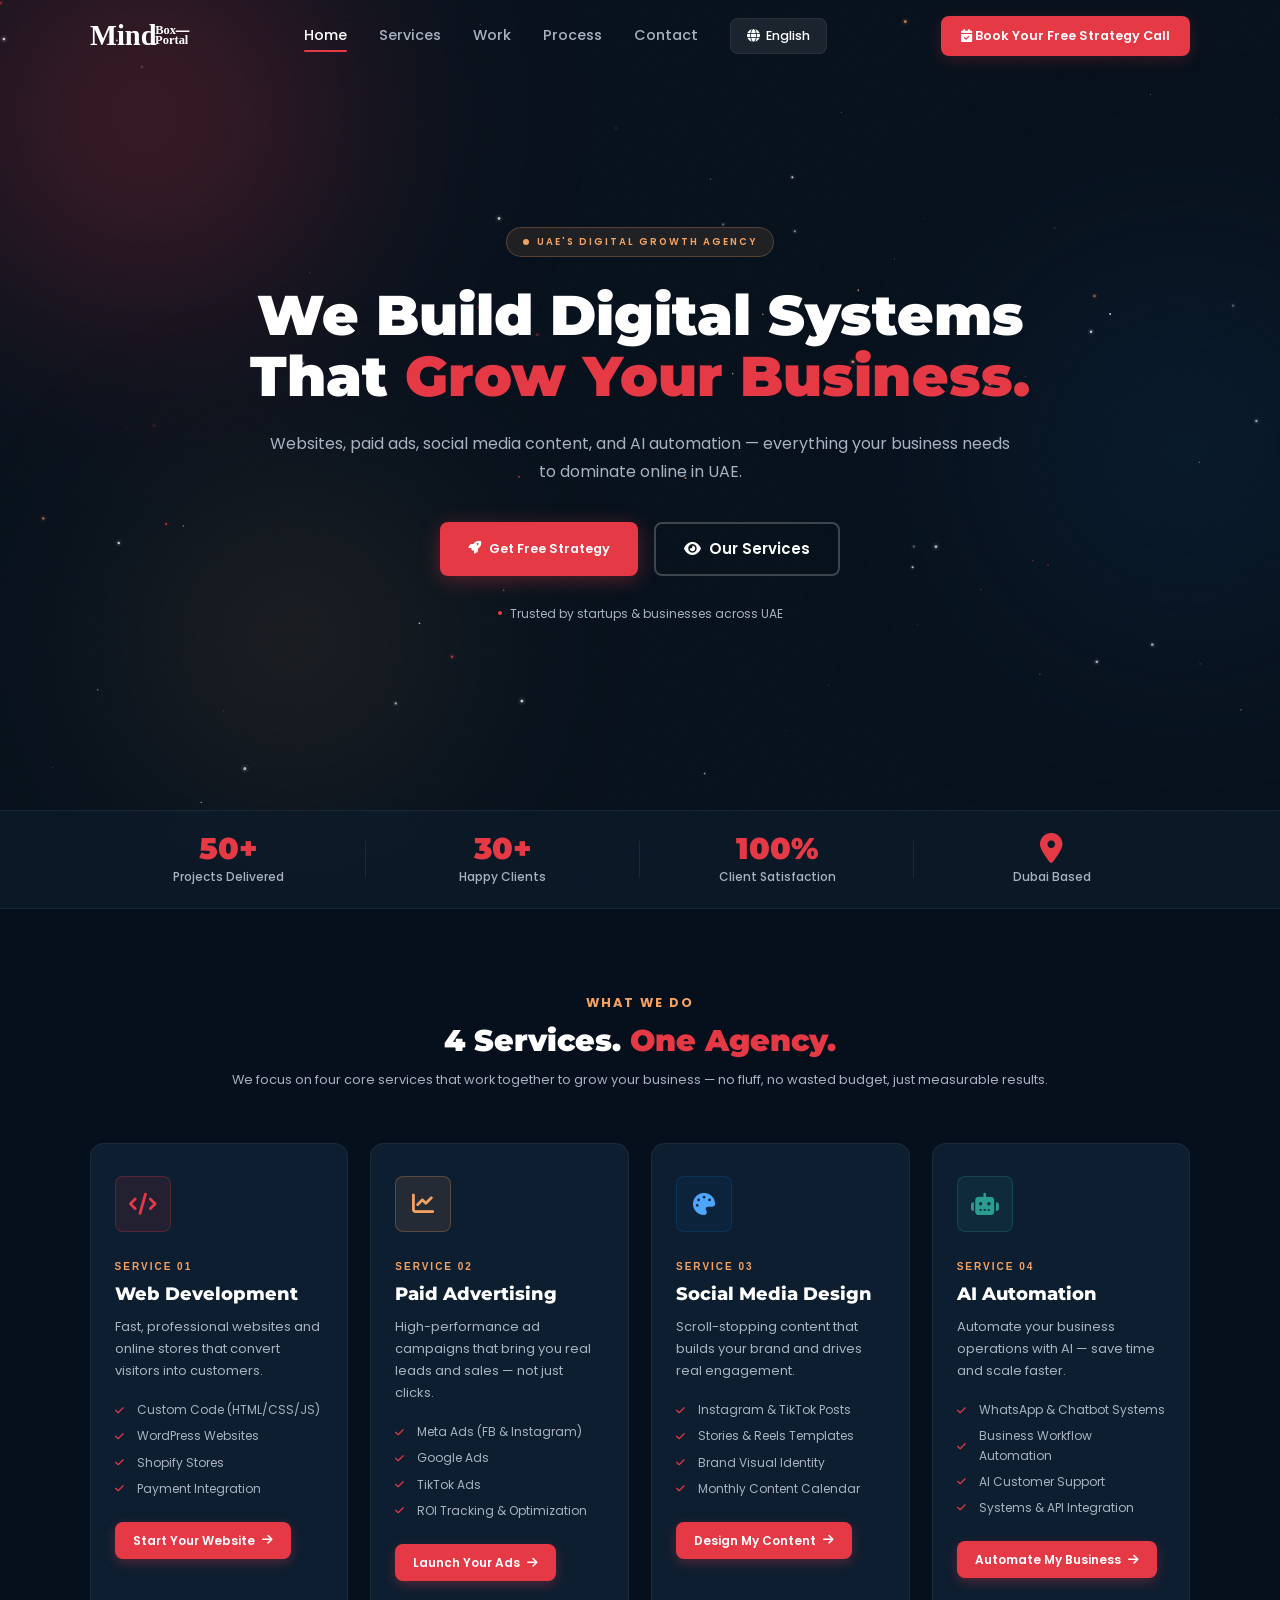
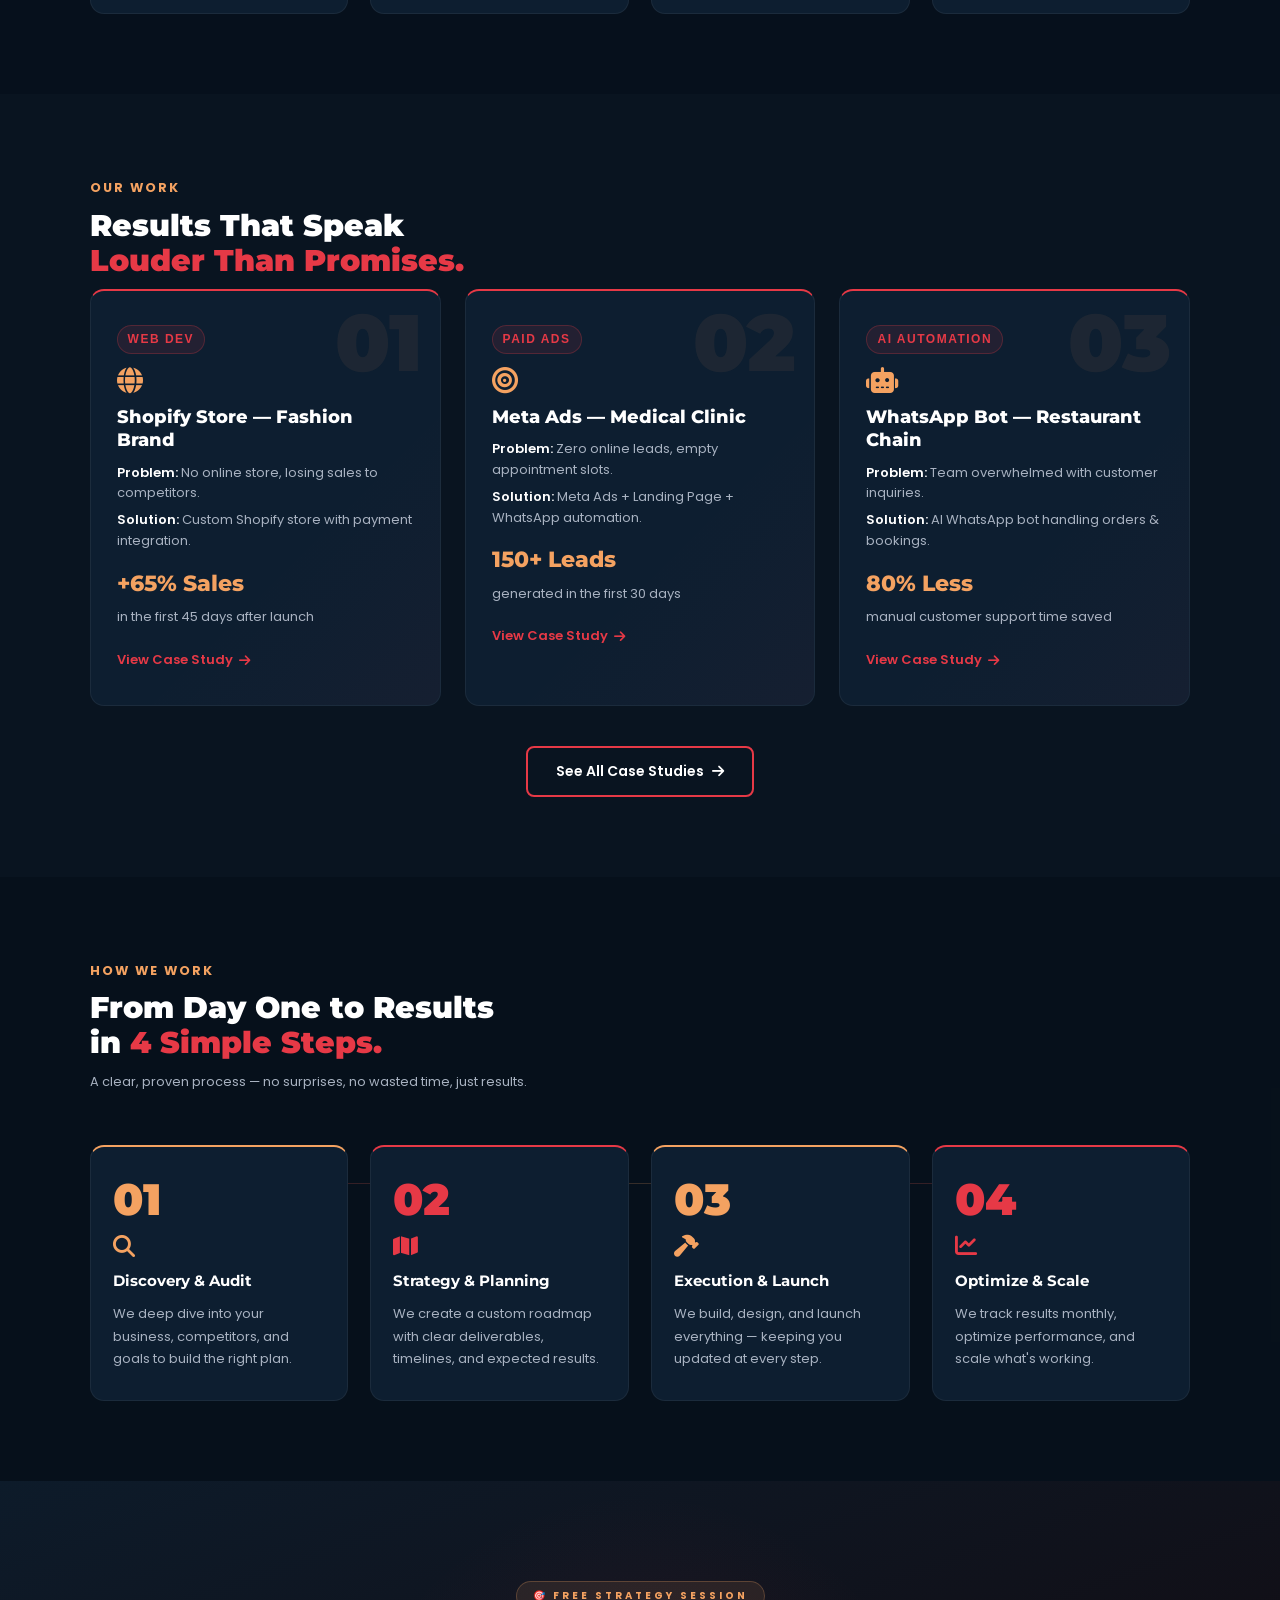
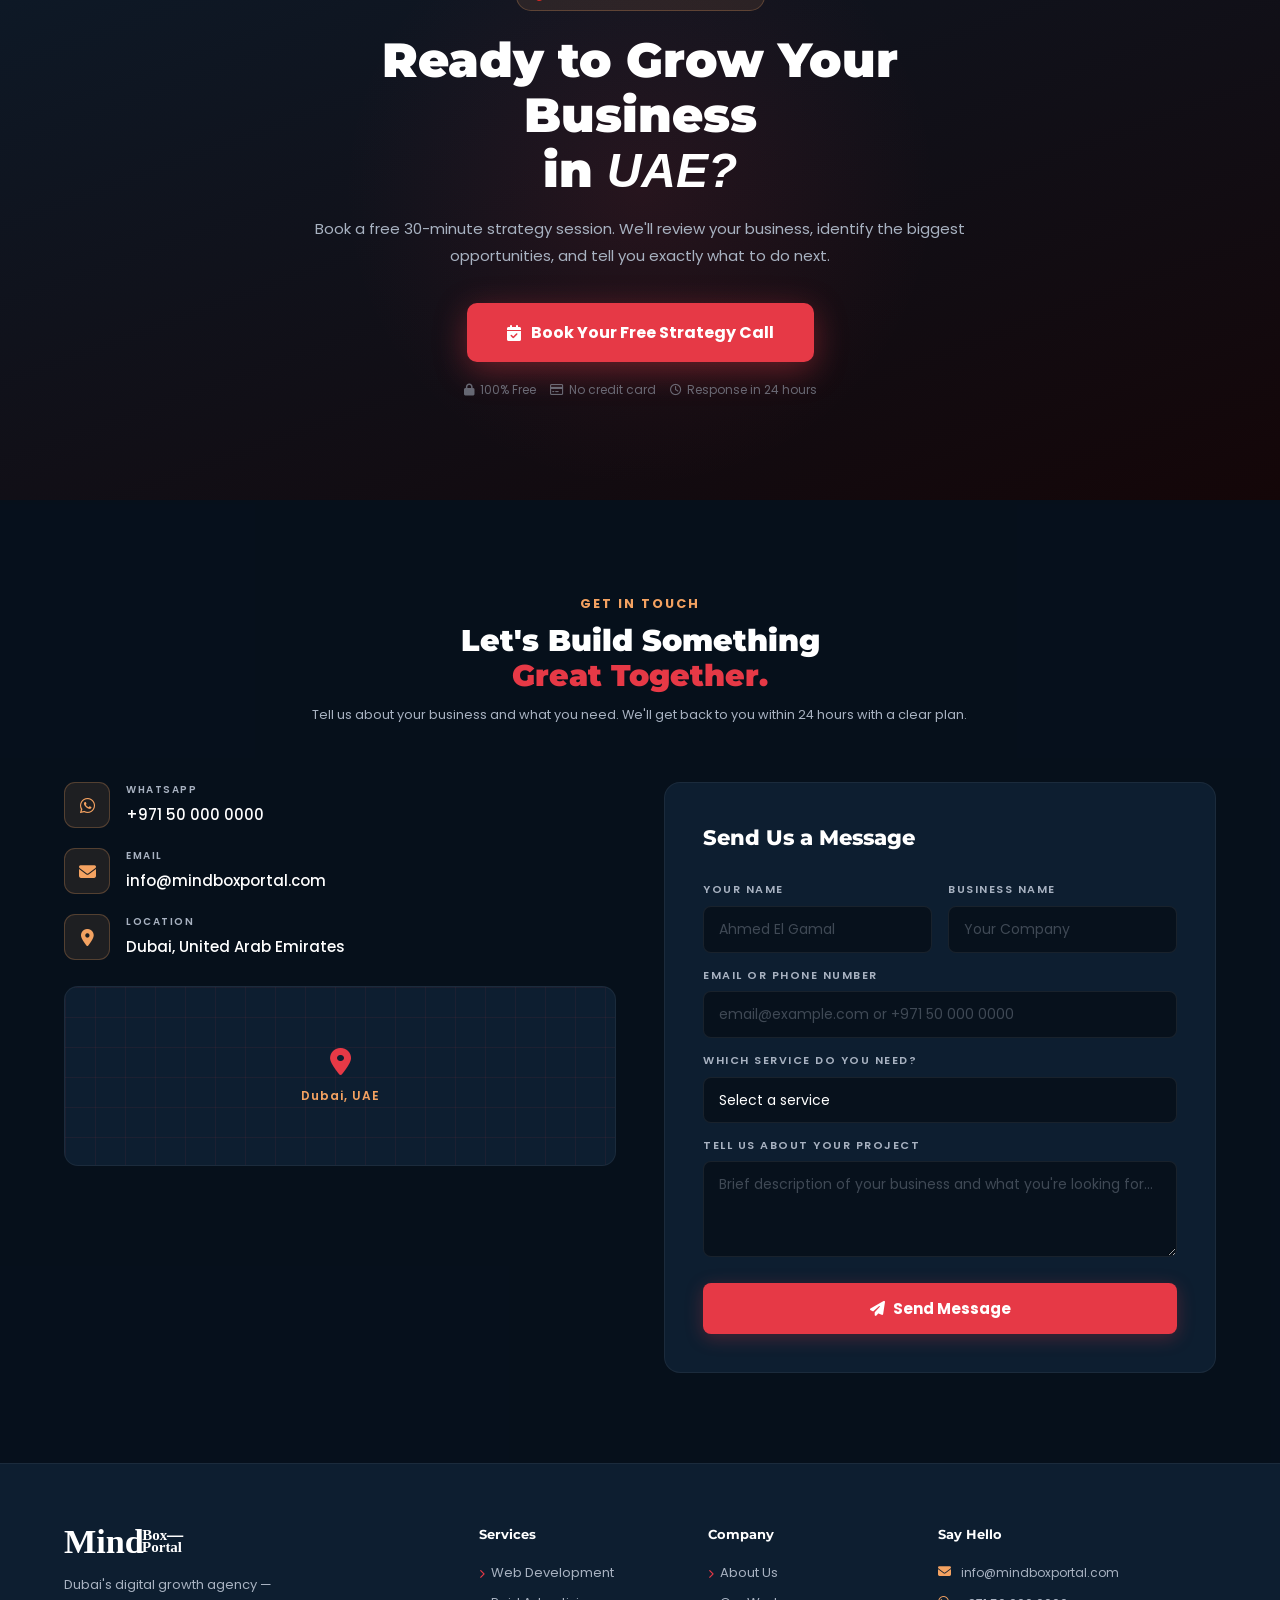
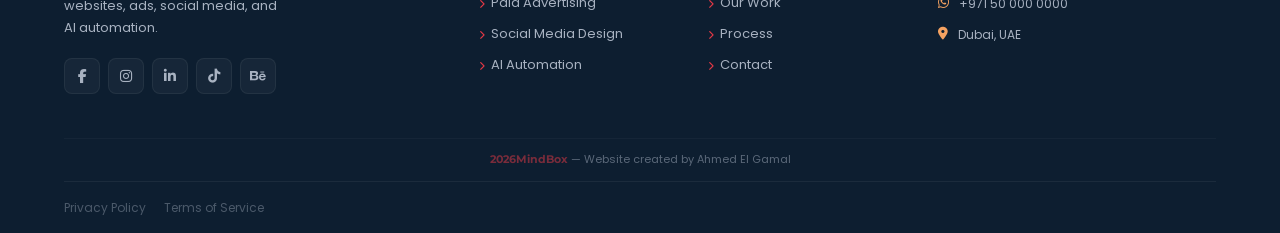
==== commit 5208def3: "Add files via upload" ====
--- a/index.html
+++ b/index.html
@@ -3,7 +3,7 @@
   <head>
     <meta charset="UTF-8" />
     <meta name="viewport" content="width=device-width, initial-scale=1.0" />
-    <title id="pageTitle">MindBox Portal — Dubai's Digital Growth Agency</title>
+    <title id="pageTitle">MindBox Portal — UAE's Digital Growth Agency</title>
     <meta
       name="description"
       id="metaDescription"
@@ -135,32 +135,31 @@
         <a href="#work" class="nav-work">Work</a>
         <a href="#process" class="nav-process">Process</a>
         <a href="#contact" class="nav-contact">Contact</a>
+        <div class="lang-switcher">
+          <button class="lang-btn" id="langBtn">
+            <i class="fa-solid fa-globe"></i>
+            <span class="lang-btn-text">English</span>
+          </button>
+          <div class="lang-dropdown">
+            <a
+              href="#"
+              onclick="
+                switchLanguage('en');
+                return false;
+              "
+              >English</a
+            >
+            <a
+              href="#"
+              onclick="
+                switchLanguage('ar');
+                return false;
+              "
+              >العربية</a
+            >
+          </div>
+        </div>
       </nav>
-
-      <div class="lang-switcher">
-        <button class="lang-btn" id="langBtn">
-          <i class="fa-solid fa-globe"></i>
-          <span class="lang-btn-text">English</span>
-        </button>
-        <div class="lang-dropdown">
-          <a
-            href="#"
-            onclick="
-              switchLanguage('en');
-              return false;
-            "
-            >English</a
-          >
-          <a
-            href="#"
-            onclick="
-              switchLanguage('ar');
-              return false;
-            "
-            >العربية</a
-          >
-        </div>
-      </div>
 
       <a href="#contact" class="btn-nav-cta cta-btn-text">Get Free Strategy</a>
       <button class="hamburger" id="hamburgerBtn" aria-label="Toggle menu">
@@ -174,14 +173,14 @@
         <div class="hero-inner">
           <div class="hero-tag fade-up">
             <div class="hero-tag-dot"></div>
-            <span class="hero-tag-text">Dubai's Digital Growth Agency 🇦🇪</span>
+            <span class="hero-tag-text">UAE's Digital Growth Agency </span>
           </div>
           <h1 id="hero-title" class="hero-h1 fade-up delay-1">
             We Build Digital Systems<br />That <em>Grow Your Business.</em>
           </h1>
           <p class="hero-sub fade-up delay-2">
             Websites, paid ads, social media content, and AI automation —
-            everything your business needs to dominate online in Dubai.
+            everything your business needs to dominate online in UAE.
           </p>
           <div class="hero-btns fade-up delay-3">
             <a href="#contact" class="btn-primary hero-cta-btn"
@@ -194,7 +193,7 @@
           <p class="hero-trust fade-up delay-4">
             <span class="hero-trust-dot"></span>
             <span class="hero-trust-text"
-              >Trusted by startups &amp; businesses across Dubai 🇦🇪</span
+              >Trusted by startups &amp; businesses across UAE</span
             >
           </p>
         </div>
@@ -557,7 +556,7 @@
             🎯 Free Strategy Session
           </div>
           <h2 class="cta-title fade-up cta-title-text">
-            Ready to Grow Your Business<br />in <em>Dubai?</em>
+            Ready to Grow Your Business<br />in <em>UAE?</em>
           </h2>
           <p class="cta-sub fade-up cta-sub-text">
             Book a free 30-minute strategy session. We'll review your business,
@@ -633,7 +632,7 @@
                 <div>
                   <p class="contact-label contact-location-label">Location</p>
                   <span class="contact-value contact-location-text"
-                    >Dubai, United Arab Emirates 🇦🇪</span
+                    >Dubai, United Arab Emirates </span
                   >
                 </div>
               </div>
@@ -817,9 +816,7 @@
             <a href="#process" class="footer-link-process"
               ><i class="fa-solid fa-chevron-right"></i> Process</a
             >
-            <a href="/blog" class="footer-link-blog"
-              ><i class="fa-solid fa-chevron-right"></i> Blog</a
-            >
+          
             <a href="#contact" class="footer-link-contact"
               ><i class="fa-solid fa-chevron-right"></i> Contact</a
             >
@@ -838,23 +835,22 @@
             </li>
             <li class="footer-contact-item">
               <i class="fa-solid fa-location-dot"></i>
-              <span class="footer-location-text">Dubai, UAE 🇦🇪</span>
+              <span class="footer-location-text">Dubai, UAE </span>
             </li>
           </ul>
         </div>
       </div>
+      
+      <div class="footer-credit footer-credit-text">
+        <span>2026MindBox</span> — Website created by Ahmed El Gamal
+      </div>
       <div class="footer-bottom">
-        <p class="footer-copy footer-copy-text">
-          © 2026 MindBox Portal. All rights reserved.
-        </p>
+      
         <nav class="footer-legal">
           <a href="/privacy-policy" class="footer-privacy">Privacy Policy</a>
           <a href="/terms-of-service" class="footer-terms">Terms of Service</a>
         </nav>
       </div>
-      <div class="footer-credit footer-credit-text">
-        <span>2026MindBox</span> — Website created by Ahmed El Gamal
-      </div>
     </footer>
 
     <script src="script.js"></script>
--- a/style.css
+++ b/style.css
@@ -218,6 +218,18 @@
   width: auto;
   object-fit: contain;
 }
+@media (max-width: 768px) {
+  .header-logo {
+    display: flex;
+    align-items: center;
+    height: 40px;
+  }
+  .header-logo img {
+    height: 24px;
+    width: auto;
+    object-fit: contain;
+  }
+}
 .logo-fallback {
   display: none;
   align-items: baseline;
@@ -429,7 +441,7 @@
 }
 .mobile-nav a {
   font-family: "Montserrat", sans-serif;
-  font-size: 26px;
+  font-size: 1.2rem;
   font-weight: 800;
   color: var(--white);
   opacity: 0;
@@ -468,7 +480,7 @@
   background: var(--red) !important;
   color: var(--white) !important;
   font-size: 16px !important;
-  padding: 12px 28px !important;
+  padding: 10px 22px !important;
   border-radius: var(--radius);
   margin-top: 8px;
 }
@@ -532,7 +544,7 @@
   display: block;
   padding: 14px 20px;
   color: var(--white);
-  font-size: 16px;
+  font-size: 1rem;
   font-weight: 500;
   transition: var(--ease);
   text-align: center;
@@ -584,30 +596,30 @@
 
 .section-tag {
   display: inline-block;
-  font-size: 10px;
+  font-size: 0.8rem;
   font-weight: 700;
   color: var(--gold);
-  letter-spacing: 3px;
+  letter-spacing: 2px;
   text-transform: uppercase;
-  margin-bottom: 14px;
+  margin-bottom: 10px;
 }
 .section-title {
   font-family: "Montserrat", sans-serif;
-  font-size: clamp(26px, 3.5vw, 44px);
+  font-size: 1.9rem;
   font-weight: 900;
   color: var(--white);
   line-height: 1.15;
-  margin-bottom: 14px;
+  margin-bottom: 10px;
 }
 .section-title em {
   color: var(--red);
   font-style: normal;
 }
 .section-sub {
-  font-size: 15px;
+  font-size: 0.8rem;
   color: var(--gray);
   line-height: 1.75;
-  max-width: 580px;
+  max-width: 90%;
   margin-bottom: 52px;
 }
 
@@ -622,7 +634,7 @@
   color: var(--white);
   padding: 14px 28px;
   border-radius: var(--radius);
-  font-size: 15px;
+  font-size: 0.8rem;
   font-weight: 600;
   border: none;
   transition: var(--ease);
@@ -786,7 +798,97 @@
   border-radius: 50%;
   display: inline-block;
 }
-
+@media (max-width: 768px) {
+  #hero {
+    min-height: 90vh;
+    display: flex;
+    align-items: center;
+    justify-content: center;
+    text-align: center;
+    padding-top: 120px;
+    padding-bottom: 80px;
+  }
+  .hero-inner {
+    max-width: 800px;
+    margin: 0 auto;
+  }
+  .hero-tag {
+    display: inline-flex;
+    align-items: center;
+    gap: 8px;
+    background: rgba(244, 162, 97, 0.1);
+    border: 1px solid rgba(244, 162, 97, 0.25);
+    padding: 6px 16px;
+    border-radius: 100px;
+    margin-bottom: 28px;
+  }
+  .hero-tag-dot {
+    width: 6px;
+    height: 6px;
+    background: var(--gold);
+    border-radius: 50%;
+    animation: dotPulse 2s ease-in-out infinite;
+  }
+  @keyframes dotPulse {
+    0%,
+    100% {
+      opacity: 1;
+      transform: scale(1);
+    }
+    50% {
+      opacity: 0.4;
+      transform: scale(0.7);
+    }
+  }
+  .hero-tag span {
+    font-size: 0.6rem;
+    font-weight: 600;
+    color: var(--gold);
+    letter-spacing: 1.8px;
+    text-transform: uppercase;
+  }
+  .hero-h1 {
+    font-family: "Montserrat", sans-serif;
+    font-size: 2rem;
+    font-weight: 800;
+    color: var(--white);
+    line-height: 1.1;
+    margin-bottom: 22px;
+  }
+  .hero-h1 em {
+    color: var(--red);
+    font-style: normal;
+  }
+  .hero-sub {
+    font-size: 0.8rem;
+    color: var(--gray);
+    line-height: 1.75;
+    max-width: 740px;
+    margin: 0 auto 36px;
+  }
+  .hero-btns {
+    display: flex;
+    gap: 16px;
+    justify-content: center;
+    flex-wrap: wrap;
+    margin-bottom: 28px;
+  }
+  .hero-trust {
+    font-size: 0.7rem;
+    color: var(--gray);
+    display: flex;
+    align-items: center;
+    justify-content: center;
+    gap: 8px;
+  }
+  .hero-trust-dot {
+    width: 4px;
+    height: 4px;
+    background: var(--red);
+    border-radius: 50%;
+    display: inline-block;
+  }
+}
 /* ============================================================
    STATS BAR
    ============================================================ */
@@ -925,7 +1027,7 @@
 .service-tag {
   display: inline-block;
   font-size: 10px;
-  font-weight: 700;
+  font-weight: 900;
   letter-spacing: 2px;
   text-transform: uppercase;
   margin-bottom: 8px;
@@ -933,7 +1035,7 @@
 }
 .service-title {
   font-family: "Montserrat", sans-serif;
-  font-size: 18px;
+  font-size: 1.1rem;
   font-weight: 800;
   color: var(--white);
   margin-bottom: 10px;
@@ -1360,9 +1462,9 @@
   transform: scale(1.1);
 }
 .c-icon-red {
-  background: rgba(230, 57, 70, 0.1);
-  border: 1px solid rgba(230, 57, 70, 0.25);
-  color: var(--red);
+  background: rgba(244, 162, 97, 0.1);
+  border: 1px solid rgba(244, 162, 97, 0.25);
+  color: var(--gold);
 }
 .c-icon-gold {
   background: rgba(244, 162, 97, 0.1);
@@ -1671,7 +1773,7 @@
   padding: 12px 0;
   text-align: center;
   font-size: 11px;
-  color: rgba(168, 178, 193, 0.25);
+  color: rgba(168, 178, 193, 0.5);
   border-top: 1px solid rgba(255, 255, 255, 0.03);
 }
 .footer-credit span {
@@ -1693,6 +1795,7 @@
   .footer-grid {
     grid-template-columns: 1fr;
     gap: 28px;
+    margin: auto;
   }
 }
 
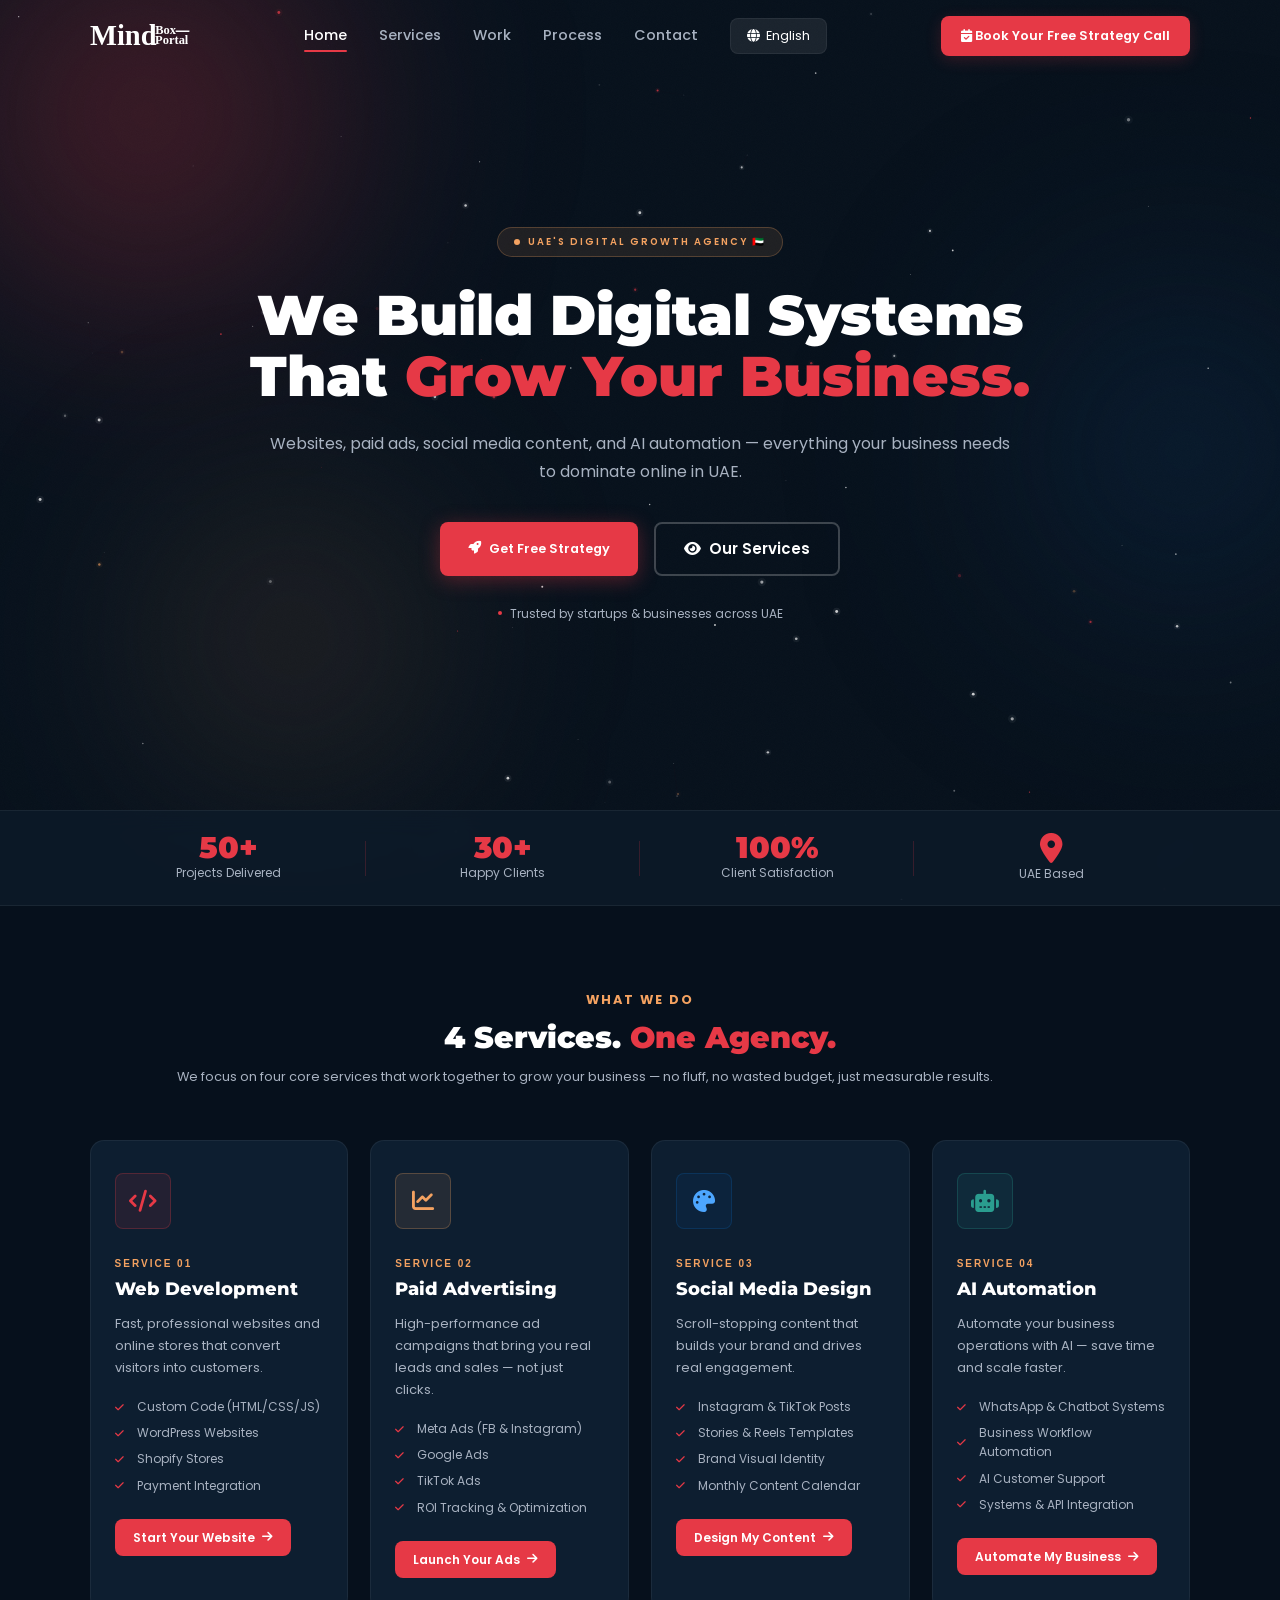
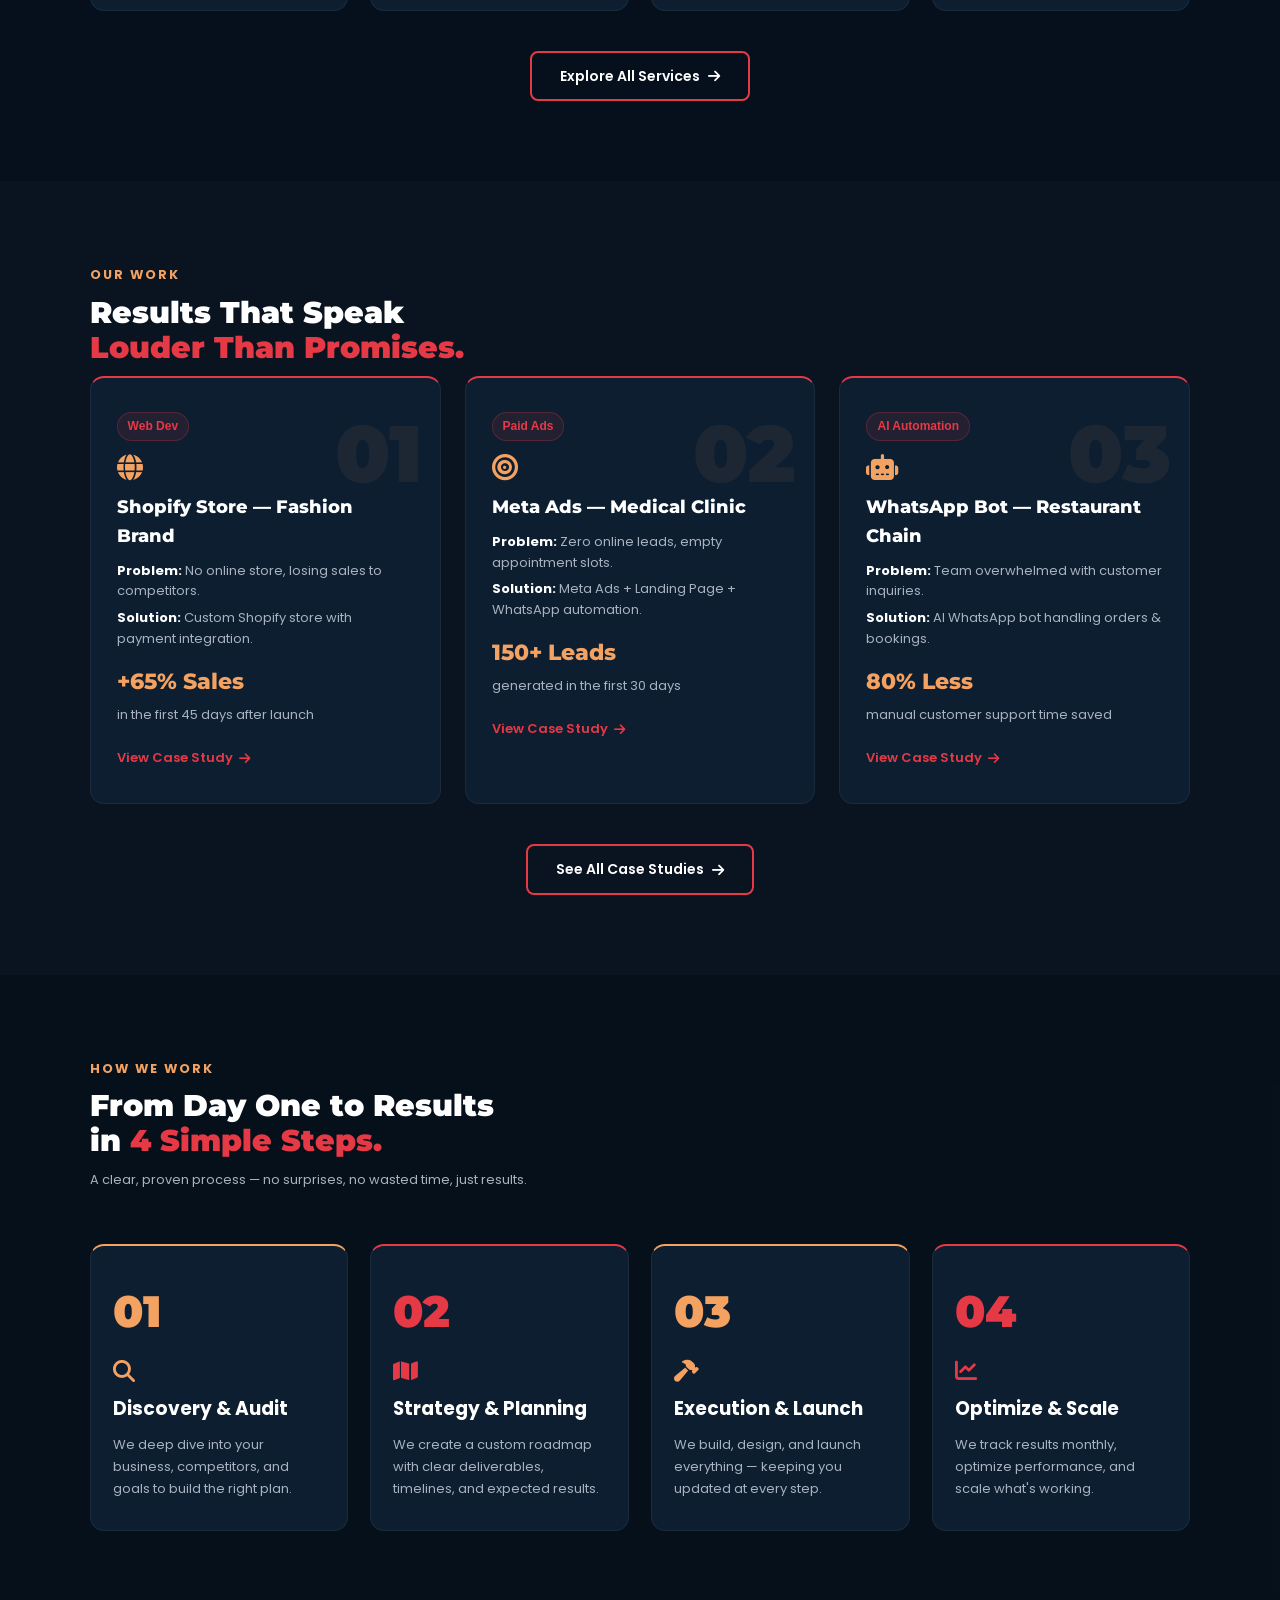
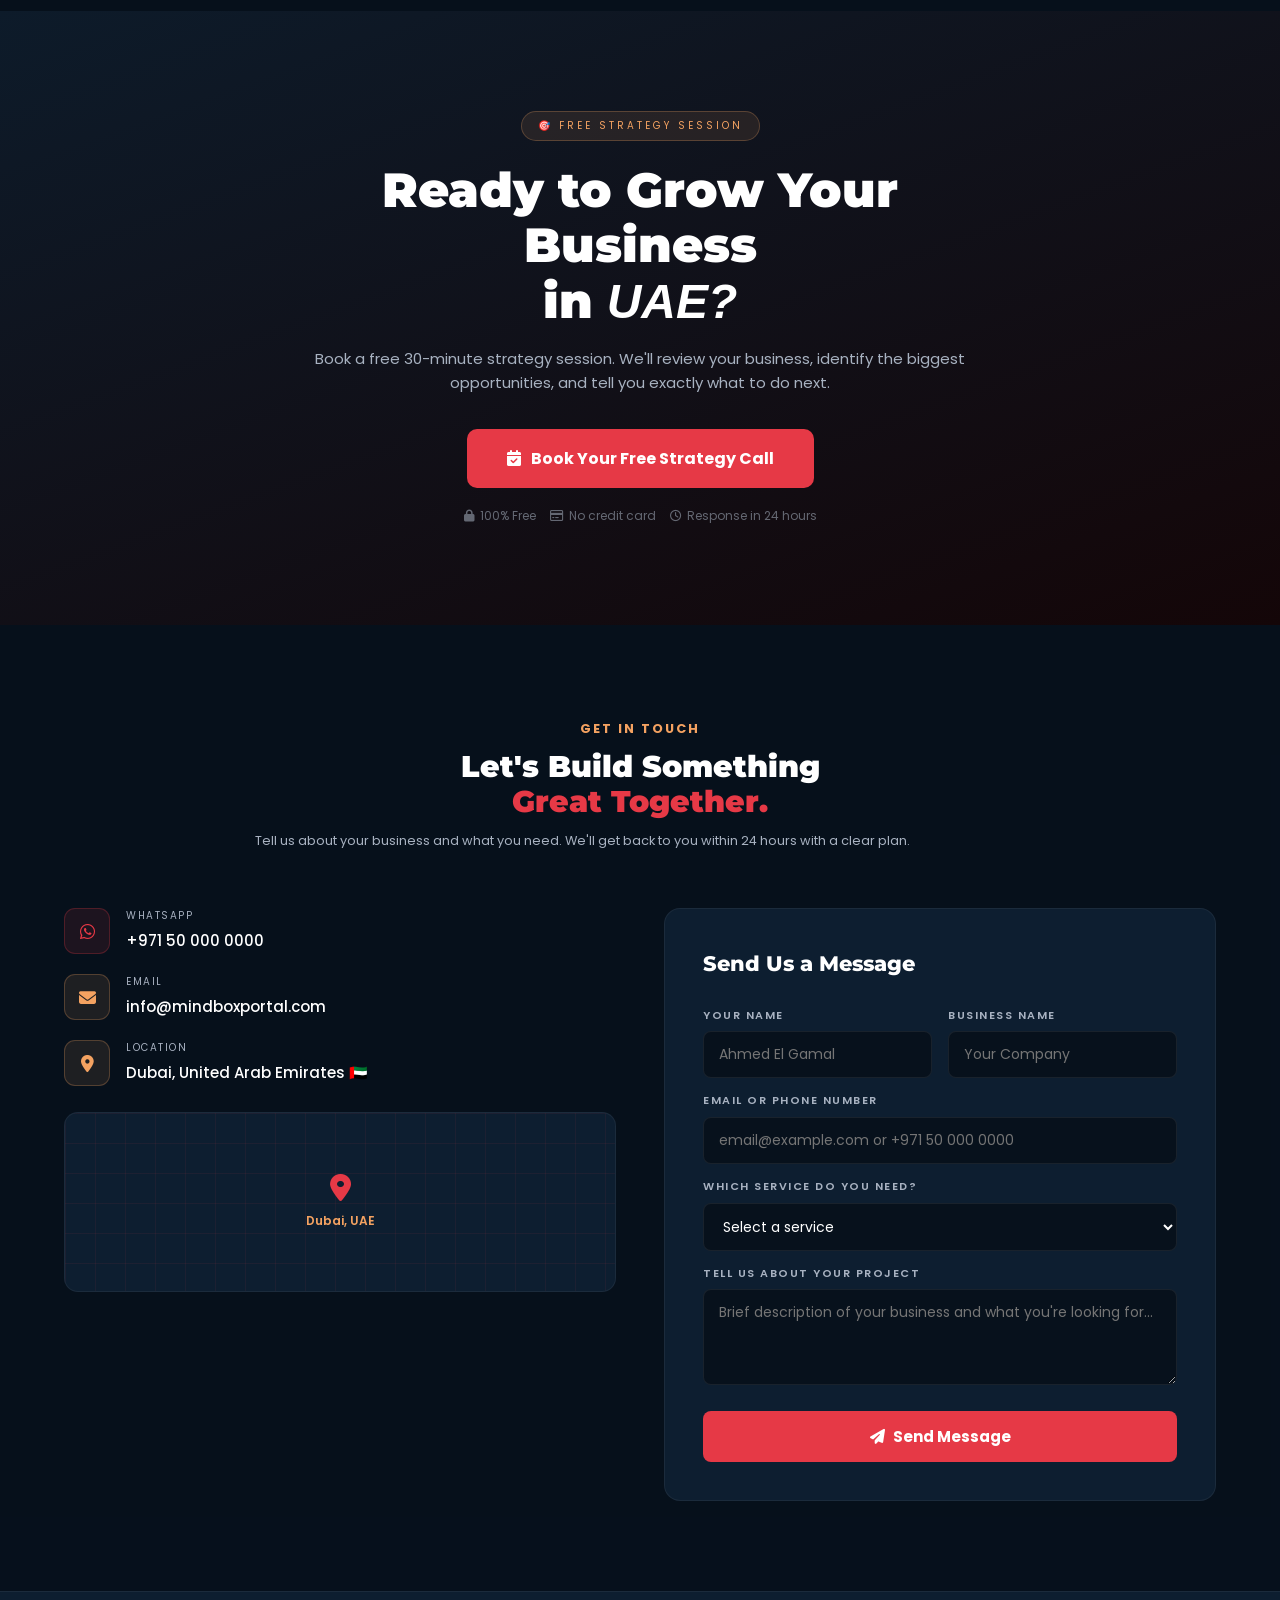
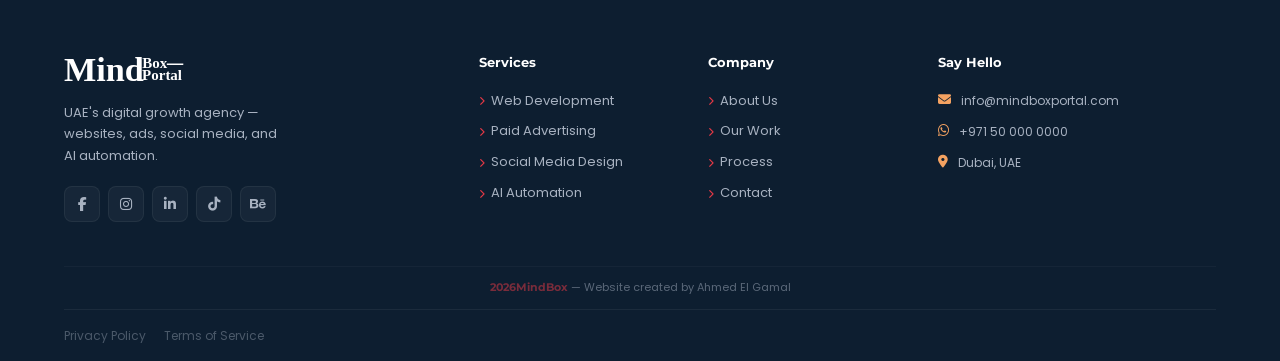
==== commit 65e9357d: "Add files via upload" ====
--- a/index.html
+++ b/index.html
@@ -379,6 +379,12 @@
             </article>
           </div>
         </div>
+<!-- ===== زر عرض جميع الخدمات (نفس شكل زر Case Studies) ===== -->
+<div class="case-see-all fade-up">
+  <a href="services.html" class="btn-outline services-all-btn">
+    <span class="services-all-btn-text">Explore All Services</span> <i class="fa-solid fa-arrow-right"></i>
+  </a>
+</div>
       </section>
 
       <!-- CASE STUDIES SECTION -->
--- a/style.css
+++ b/style.css
@@ -1,1848 +1,379 @@
 /* ============================================================
-   ROOT VARIABLES - متغيرات الألوان الرئيسية
+   MindBox Portal - STYLE.CSS
+   الألوان، التنسيقات الأساسية، الهيدر، الفوتر، جميع الأقسام
+   متوافق مع جميع الشاشات + دعم RTL للغة العربية
    ============================================================ */
+
+/* ========== 1. المتغيرات والأساسيات ========== */
 :root {
-  --navy: #0d1b2a;
-  --navy-light: #112236;
-  --red: #e63946;
-  --red-hover: #c62d39;
-  --gold: #f4a261;
-  --white: #ffffff;
-  --gray: #a8b2c1;
-  --dark: #07111c;
-  --dark-2: #050d15;
-  --card: #0d1e30;
-  --border: rgba(255, 255, 255, 0.06);
-  --shadow-red: 0 4px 20px rgba(230, 57, 70, 0.35);
-  --shadow-red-h: 0 10px 32px rgba(230, 57, 70, 0.45);
-  --radius: 8px;
-  --radius-md: 14px;
-  --radius-lg: 16px;
-  --ease: all 0.3s ease;
+  --navy: #0d1b2a; --navy-light: #112236; --red: #e63946;
+  --red-hover: #c62d39; --gold: #f4a261; --white: #fff;
+  --gray: #a8b2c1; --dark: #07111c; --dark-2: #050d15;
+  --card: #0d1e30; --border: rgba(255,255,255,0.06);
+  --shadow-red: 0 4px 20px rgba(230,57,70,0.35);
+  --shadow-red-h: 0 10px 32px rgba(230,57,70,0.45);
+  --radius: 8px; --radius-md: 14px; --radius-lg: 16px; --ease: all 0.3s ease;
 }
 
-/* ============================================================
-   RESET & BASE
-   ============================================================ */
-*,
-*::before,
-*::after {
-  margin: 0;
-  padding: 0;
-  box-sizing: border-box;
+* { margin: 0; padding: 0; box-sizing: border-box; }
+html { scroll-behavior: smooth; font-size: 16px; }
+body { background: var(--dark); color: var(--white); font-family: 'Poppins', sans-serif; overflow-x: hidden; line-height: 1.6; }
+
+/* دعم اللغة العربية RTL */
+body.rtl { direction: rtl; text-align: right; }
+body.rtl .main-nav, body.rtl .hero-btns, body.rtl .service-items,
+body.rtl .service-cta i, body.rtl .case-link i, body.rtl .footer-links a i,
+body.rtl .btn-primary i, body.rtl .btn-secondary i, body.rtl .btn-outline i {
+  margin-left: 0; margin-right: 4px;
 }
-html {
-  scroll-behavior: smooth;
-  font-size: 16px;
+body.rtl .stat-item:not(:last-child)::after { right: auto; left: 0; }
+body.rtl .case-number-bg { right: auto; left: 18px; }
+body.rtl .service-cta:hover { transform: translateX(-4px); }
+
+img { max-width: 100%; display: block; }
+a { text-decoration: none; color: inherit; }
+ul { list-style: none; }
+button { cursor: pointer; font-family: inherit; }
+
+/* ========== 2. الخلفيات والتأثيرات ========== */
+.bg-blobs { position: fixed; inset: 0; z-index: -3; pointer-events: none; overflow: hidden; }
+.blob { position: absolute; border-radius: 50%; filter: blur(110px); animation: blobDrift ease-in-out infinite; }
+.blob-1 { width: 550px; height: 550px; background: radial-gradient(circle, rgba(230,57,70,0.4), transparent 70%); top: -160px; left: -130px; animation-duration: 24s; }
+.blob-2 { width: 450px; height: 450px; background: radial-gradient(circle, rgba(13,50,90,0.55), transparent 70%); top: 25%; right: -130px; animation-duration: 30s; animation-delay: -11s; }
+.blob-3 { width: 380px; height: 380px; background: radial-gradient(circle, rgba(244,162,97,0.22), transparent 70%); bottom: 8%; left: 8%; animation-duration: 36s; animation-delay: -19s; }
+@keyframes blobDrift { 0% { transform: translate(0,0) scale(1); } 33% { transform: translate(32px,22px) scale(1.05); } 66% { transform: translate(-18px,40px) scale(0.95); } 100% { transform: translate(0,0) scale(1); } }
+
+#bgCanvas { position: fixed; inset: 0; z-index: -2; pointer-events: none; }
+.bg-noise { position: fixed; inset: 0; z-index: -1; pointer-events: none; opacity: 0.022; background-image: url("data:image/svg+xml,%3Csvg viewBox='0 0 256 256' xmlns='http://www.w3.org/2000/svg'%3E%3Cfilter id='noise'%3E%3CfeTurbulence type='fractalNoise' baseFrequency='0.9' numOctaves='4' stitchTiles='stitch'/%3E%3C/filter%3E%3Crect width='100%25' height='100%25' filter='url(%23noise)'/%3E%3C/svg%3E"); background-size: 200px 200px; }
+.scroll-progress { position: fixed; top: 0; left: 0; height: 2px; background: linear-gradient(90deg, var(--red), var(--gold)); z-index: 9999; width: 0%; transition: width 0.1s linear; }
+
+/* ========== 3. الهيدر والتنقل ========== */
+#header { position: fixed; top: 0; left: 0; right: 0; z-index: 1000; padding: 0 7%; height: 72px; display: flex; align-items: center; justify-content: space-between; transition: var(--ease); }
+#header.scrolled { background: rgba(7,17,28,0.92); backdrop-filter: blur(24px); border-bottom: 1px solid var(--border); }
+.header-logo { display: flex; align-items: center; height: 40px; }
+.header-logo img { height: 30px; width: auto; object-fit: contain; }
+@media (max-width:768px){ .header-logo img { height: 24px; } }
+.logo-fallback { display: none; align-items: baseline; gap: 1px; }
+.logo-mind { font-family: 'Montserrat', sans-serif; font-size: 24px; font-weight: 900; color: var(--white); letter-spacing: -1px; }
+.logo-right { display: flex; flex-direction: column; line-height: 1.15; margin-left: 2px; }
+.logo-box-line { display: flex; align-items: center; gap: 3px; }
+.logo-box { font-family: 'Montserrat', sans-serif; font-size: 11px; font-weight: 700; color: var(--white); }
+.logo-dash { width: 14px; height: 2px; background: var(--red); display: inline-block; }
+.logo-portal { font-family: 'Montserrat', sans-serif; font-size: 11px; font-weight: 500; color: var(--gray); }
+
+.main-nav { display: flex; align-items: center; gap: 32px; }
+.main-nav a { color: var(--gray); font-size: 0.9rem; font-weight: 500; position: relative; transition: color 0.3s; }
+.main-nav a::after { content: ""; position: absolute; bottom: -4px; left: 0; width: 0; height: 2px; background: var(--gold); transition: width 0.3s; border-radius: 2px; }
+.main-nav a:hover, .main-nav a.active { color: var(--white); }
+.main-nav a:hover::after, .main-nav a.active::after { width: 100%; }
+.main-nav a.active::after { background: var(--red); }
+
+/* قائمة اللغة (سطح المكتب) */
+.lang-switcher { position: relative; display: inline-block; }
+.lang-btn { background: rgba(255,255,255,0.08); border: 1px solid var(--border); color: var(--white); padding: 8px 16px; border-radius: var(--radius); font-size: 0.8rem; cursor: pointer; display: flex; align-items: center; gap: 6px; transition: var(--ease); }
+.lang-btn:hover { background: rgba(230,57,70,0.2); border-color: var(--red); }
+.lang-dropdown { position: absolute; top: 100%; right: 0; background: var(--card); border: 1px solid var(--border); border-radius: var(--radius); min-width: 100px; opacity: 0; visibility: hidden; transform: translateY(-10px); transition: all 0.3s; z-index: 100; margin-top: 8px; }
+.lang-switcher:hover .lang-dropdown { opacity: 1; visibility: visible; transform: translateY(0); }
+.lang-dropdown a { display: block; padding: 10px 16px; color: var(--gray); font-size: 0.8rem; }
+.lang-dropdown a:hover { background: rgba(230,57,70,0.1); color: var(--white); }
+
+.btn-nav-cta { background: var(--red); color: var(--white); padding: 10px 20px; border-radius: var(--radius); font-size: 0.8rem; font-weight: 600; border: none; transition: var(--ease); box-shadow: 0 4px 16px rgba(230,57,70,0.2); }
+.btn-nav-cta:hover { background: var(--red-hover); transform: translateY(-2px); }
+
+/* هامبرغر (جوال) */
+.hamburger { display: none; flex-direction: column; gap: 5px; cursor: pointer; background: none; border: none; padding: 4px; z-index: 1001; }
+.hamburger span { width: 22px; height: 2px; background: var(--white); border-radius: 2px; display: block; transition: all 0.35s; transform-origin: center; }
+.hamburger.open span:nth-child(1) { transform: translateY(7px) rotate(45deg); }
+.hamburger.open span:nth-child(2) { opacity: 0; transform: scaleX(0); }
+.hamburger.open span:nth-child(3) { transform: translateY(-7px) rotate(-45deg); }
+
+/* قائمة الجوال */
+.mobile-nav { position: fixed; inset: 0; background: rgba(7,17,28,0.98); backdrop-filter: blur(24px); z-index: 999; display: flex; flex-direction: column; align-items: center; justify-content: center; gap: 28px; transform: translateX(100%); transition: transform 0.4s cubic-bezier(0.77,0,0.175,1); }
+.mobile-nav.open { transform: translateX(0); }
+.mobile-nav a { font-family: 'Montserrat', sans-serif; font-size: 1.2rem; font-weight: 800; color: var(--white); opacity: 0; transform: translateX(30px); transition: all 0.4s; }
+.mobile-nav.open a { opacity: 1; transform: translateX(0); }
+.mobile-nav.open a:nth-child(1) { transition-delay: 0.1s; }
+.mobile-nav.open a:nth-child(2) { transition-delay: 0.15s; }
+.mobile-nav.open a:nth-child(3) { transition-delay: 0.2s; }
+.mobile-nav.open a:nth-child(4) { transition-delay: 0.25s; }
+.mobile-nav.open a:nth-child(5) { transition-delay: 0.3s; }
+.mobile-nav.open a:nth-child(6) { transition-delay: 0.35s; }
+.mobile-nav a:hover { color: var(--red); }
+.mobile-cta { background: var(--red) !important; color: var(--white) !important; font-size: 16px !important; padding: 10px 22px !important; border-radius: var(--radius); margin-top: 8px; }
+
+/* قائمة اللغة للجوال */
+.mobile-lang-switcher { position: relative; width: 90%; margin: 20px auto 10px; text-align: center; }
+.mobile-lang-current { background: rgba(230,57,70,0.15); border: 1px solid var(--red); border-radius: var(--radius); padding: 14px 20px; color: var(--white); font-size: 18px; font-weight: 500; cursor: pointer; display: flex; align-items: center; justify-content: center; gap: 10px; transition: var(--ease); font-family: 'Montserrat', sans-serif; }
+.mobile-lang-current:hover { background: rgba(230,57,70,0.3); border-color: var(--red-hover); }
+.mobile-lang-dropdown { position: absolute; bottom: 100%; left: 0; right: 0; background: var(--dark-2); border: 1px solid var(--border); border-radius: var(--radius); margin-bottom: 8px; opacity: 0; visibility: hidden; transform: translateY(10px); transition: all 0.3s; z-index: 100; overflow: hidden; }
+.mobile-lang-dropdown.show { opacity: 1; visibility: visible; transform: translateY(0); }
+.mobile-lang-dropdown a { display: block; padding: 14px 20px; color: var(--white); font-size: 1rem; font-weight: 500; text-align: center; font-family: 'Montserrat', sans-serif; border-bottom: 1px solid var(--border); }
+.mobile-lang-dropdown a:last-child { border-bottom: none; }
+.mobile-lang-dropdown a:hover { background: rgba(230,57,70,0.2); color: var(--gold); }
+.mobile-lang-current .fa-chevron-down { font-size: 12px; transition: transform 0.3s; }
+.mobile-lang-current.open .fa-chevron-down { transform: rotate(180deg); }
+
+/* ========== 4. العناصر المشتركة ========== */
+section { position: relative; z-index: 1; padding: 90px 7%; }
+.section-inner { max-width: 1200px; margin: 0 auto; }
+#services, #work, #process { padding: 80px 7%; }
+#cta { padding: 100px 5%; }
+#contact { padding: 90px 5%; }
+.section-tag { display: inline-block; font-size: 0.8rem; font-weight: 700; color: var(--gold); letter-spacing: 2px; text-transform: uppercase; margin-bottom: 10px; }
+.section-title { font-family: 'Montserrat', sans-serif; font-size: 1.9rem; font-weight: 900; color: var(--white); line-height: 1.15; margin-bottom: 10px; }
+.section-title em { color: var(--red); font-style: normal; }
+.section-sub { font-size: 0.8rem; color: var(--gray); line-height: 1.75; max-width: 90%; margin-bottom: 52px; }
+
+/* أزرار */
+.btn-primary { display: inline-flex; align-items: center; gap: 8px; background: var(--red); color: var(--white); padding: 14px 28px; border-radius: var(--radius); font-size: 0.8rem; font-weight: 600; border: none; transition: var(--ease); box-shadow: var(--shadow-red); }
+.btn-primary:hover { transform: translateY(-3px); box-shadow: var(--shadow-red-h); background: var(--red-hover); }
+.btn-secondary { display: inline-flex; align-items: center; gap: 8px; background: transparent; color: var(--white); padding: 13px 28px; border-radius: var(--radius); font-size: 15px; font-weight: 600; border: 2px solid rgba(255,255,255,0.22); }
+.btn-secondary:hover { border-color: var(--white); background: rgba(255,255,255,0.05); }
+.btn-outline { display: inline-flex; align-items: center; gap: 8px; border: 2px solid var(--red); color: var(--white); padding: 12px 28px; border-radius: var(--radius); font-size: 14px; font-weight: 600; }
+.btn-outline:hover { background: var(--red); transform: translateY(-2px); }
+
+/* تأثير الظهور */
+.fade-up { opacity: 0; transform: translateY(28px); transition: opacity 0.65s, transform 0.65s; }
+.fade-up.visible { opacity: 1; transform: translateY(0); }
+.delay-1 { transition-delay: 0.1s; }
+.delay-2 { transition-delay: 0.2s; }
+.delay-3 { transition-delay: 0.3s; }
+.delay-4 { transition-delay: 0.4s; }
+
+/* ========== 5. قسم Hero ========== */
+#hero { min-height: 90vh; display: flex; align-items: center; justify-content: center; text-align: center; padding-top: 120px; padding-bottom: 80px; }
+.hero-inner { max-width: 800px; margin: 0 auto; }
+.hero-tag { display: inline-flex; align-items: center; gap: 8px; background: rgba(244,162,97,0.1); border: 1px solid rgba(244,162,97,0.25); padding: 6px 16px; border-radius: 100px; margin-bottom: 28px; }
+.hero-tag-dot { width: 6px; height: 6px; background: var(--gold); border-radius: 50%; animation: dotPulse 2s infinite; }
+@keyframes dotPulse { 0%,100% { opacity: 1; transform: scale(1); } 50% { opacity: 0.4; transform: scale(0.7); } }
+.hero-tag span { font-size: 0.6rem; font-weight: 600; color: var(--gold); letter-spacing: 2px; text-transform: uppercase; }
+.hero-h1 { font-family: 'Montserrat', sans-serif; font-size: 3.5rem; font-weight: 900; color: var(--white); line-height: 1.1; margin-bottom: 22px; }
+.hero-h1 em { color: var(--red); font-style: normal; }
+.hero-sub { font-size: 1rem; color: var(--gray); line-height: 1.75; max-width: 740px; margin: 0 auto 36px; }
+.hero-btns { display: flex; gap: 16px; justify-content: center; flex-wrap: wrap; margin-bottom: 28px; }
+.hero-trust { font-size: 12px; color: var(--gray); display: flex; align-items: center; justify-content: center; gap: 8px; }
+.hero-trust-dot { width: 4px; height: 4px; background: var(--red); border-radius: 50%; }
+
+/* ========== 6. إحصائيات ========== */
+#stats { background: rgba(13,27,42,0.8); border-top: 1px solid var(--border); border-bottom: 1px solid var(--border); backdrop-filter: blur(12px); }
+.stats-inner { max-width: 1200px; margin: 0 auto; padding: 22px 4%; display: flex; justify-content: space-between; flex-wrap: nowrap; }
+.stat-item { display: flex; flex-direction: column; align-items: center; flex: 1; position: relative; }
+.stat-item:not(:last-child)::after { content: ""; position: absolute; right: 0; top: 15%; height: 70%; width: 1px; background: rgba(230,57,70,0.2); }
+.stat-number { font-family: 'Montserrat', sans-serif; font-size: clamp(18px,2.5vw,30px); font-weight: 900; color: var(--red); line-height: 1; }
+.stat-label { font-size: clamp(9px,1.1vw,12px); color: var(--gray); text-align: center; white-space: nowrap; }
+
+/* ========== 7. الخدمات (البطاقات) ========== */
+#services { background: rgba(7,17,28,0.5); }
+.services-header { text-align: center; }
+.services-grid { display: grid; grid-template-columns: repeat(4,1fr); gap: 22px; }
+.service-card { background: var(--card); border: 1px solid var(--border); border-radius: var(--radius-md); padding: 32px 24px; transition: var(--ease); position: relative; overflow: hidden; }
+.service-card::before { content: ""; position: absolute; top: 0; left: 0; right: 0; height: 3px; background: linear-gradient(90deg, var(--red), var(--gold)); transform: scaleX(0); transition: transform 0.4s; transform-origin: left; }
+.service-card:hover { transform: translateY(-8px); border-color: rgba(230,57,70,0.18); }
+.service-card:hover::before { transform: scaleX(1); }
+.service-icon { width: 56px; height: 56px; border-radius: var(--radius); display: flex; align-items: center; justify-content: center; font-size: 22px; margin-bottom: 20px; transition: transform 0.3s; }
+.service-card:hover .service-icon { transform: scale(1.1); }
+.icon-red { background: rgba(230,57,70,0.1); border: 1px solid rgba(230,57,70,0.25); color: var(--red); }
+.icon-gold { background: rgba(244,162,97,0.1); border: 1px solid rgba(244,162,97,0.25); color: var(--gold); }
+.icon-blue { background: rgba(13,50,90,0.3); border: 1px solid rgba(13,100,180,0.25); color: #4da6ff; }
+.icon-green { background: rgba(42,157,143,0.1); border: 1px solid rgba(42,157,143,0.25); color: #2a9d8f; }
+.service-tag { font-size: 10px; font-weight: 900; letter-spacing: 2px; text-transform: uppercase; margin-bottom: 8px; color: var(--gold); }
+.service-title { font-family: 'Montserrat', sans-serif; font-size: 1.1rem; font-weight: 800; color: var(--white); margin-bottom: 10px; }
+.service-desc { font-size: 13px; color: var(--gray); line-height: 1.7; margin-bottom: 18px; }
+.service-items { display: flex; flex-direction: column; gap: 7px; margin-bottom: 24px; }
+.service-item { display: flex; align-items: center; gap: 8px; font-size: 12px; color: var(--gray); }
+.service-item i { font-size: 10px; color: var(--red); width: 14px; }
+.service-cta { display: inline-flex; align-items: center; gap: 7px; background: var(--red); color: var(--white); padding: 9px 18px; border-radius: var(--radius); font-size: 12px; font-weight: 600; transition: var(--ease); }
+.service-cta:hover { background: var(--red-hover); transform: translateX(4px); }
+
+/* ========== 8. دراسات الحالة ========== */
+#work { background: rgba(13,27,42,0.4); }
+.case-cards { display: grid; grid-template-columns: repeat(3,1fr); gap: 24px; }
+.case-card { background: var(--card); border: 1px solid var(--border); border-top: 2px solid var(--red); border-radius: var(--radius-md); padding: 34px 26px; position: relative; transition: var(--ease); }
+.case-card:hover { transform: translateY(-8px); border-top-color: var(--gold); }
+.case-number-bg { position: absolute; top: 12px; right: 18px; font-family: 'Montserrat', sans-serif; font-size: 80px; font-weight: 900; color: rgba(244,162,97,0.07); }
+.case-tag { display: inline-block; background: rgba(230,57,70,0.1); border: 1px solid rgba(230,57,70,0.25); color: var(--red); font-size: 0.75rem; font-weight: 800; padding: 4px 10px; border-radius: 100px; margin-bottom: 14px; }
+.case-icon { font-size: 26px; color: var(--gold); margin-bottom: 12px; display: block; }
+.case-title { font-family: 'Montserrat', sans-serif; font-size: 18px; font-weight: 800; margin-bottom: 10px; }
+.case-meta { font-size: 13px; color: var(--gray); margin-bottom: 6px; }
+.case-meta strong { color: var(--white); }
+.case-result { font-size: 22px; font-weight: 800; color: var(--gold); font-family: 'Montserrat', sans-serif; margin: 14px 0 6px; }
+.case-result-text { font-size: 13px; color: var(--gray); margin-bottom: 18px; }
+.case-link { font-size: 13px; color: var(--red); font-weight: 600; display: inline-flex; align-items: center; gap: 6px; }
+.case-link:hover { gap: 10px; }
+.case-see-all { text-align: center; margin-top: 40px; }
+
+/* ========== 9. العملية ========== */
+#process { background: rgba(7,17,28,0.6); }
+.process-grid { display: grid; grid-template-columns: repeat(4,1fr); gap: 22px; position: relative; }
+.process-card { background: var(--card); border: 1px solid var(--border); border-radius: var(--radius-md); padding: 30px 22px; transition: var(--ease); }
+.process-card:nth-child(odd) { border-top: 2px solid var(--gold); }
+.process-card:nth-child(even) { border-top: 2px solid var(--red); }
+.process-card:hover { transform: translateY(-6px); }
+.process-num { font-family: 'Montserrat', sans-serif; font-size: 44px; font-weight: 900; margin-bottom: 14px; }
+.num-gold { color: var(--gold); }
+.num-red { color: var(--red); }
+.process-icon { font-size: 22px; margin-bottom: 12px; display: block; }
+.process-title { font-weight: 700; margin-bottom: 10px; }
+.process-text { font-size: 13px; color: var(--gray); line-height: 1.7; }
+
+/* ========== 10. قسم CTA ========== */
+#cta { background: linear-gradient(160deg, var(--navy) 0%, #140608 100%); text-align: center; overflow: hidden; }
+.cta-inner { max-width: 660px; margin: 0 auto; }
+.cta-badge { display: inline-block; background: rgba(244,162,97,0.1); border: 1px solid rgba(244,162,97,0.25); color: var(--gold); font-size: 10px; padding: 6px 16px; border-radius: 100px; letter-spacing: 3px; text-transform: uppercase; margin-bottom: 22px; }
+.cta-title { font-family: 'Montserrat', sans-serif; font-size: clamp(28px,4vw,48px); font-weight: 900; line-height: 1.15; margin-bottom: 18px; }
+.cta-sub { font-size: 15px; color: var(--gray); margin-bottom: 34px; }
+.btn-cta-large { display: inline-flex; align-items: center; gap: 10px; background: var(--red); color: var(--white); padding: 17px 40px; border-radius: 10px; font-size: 16px; font-weight: 700; border: none; transition: var(--ease); animation: ctaPulse 3s infinite; }
+.btn-cta-large:hover { transform: translateY(-4px); background: var(--red-hover); }
+@keyframes ctaPulse { 0%,100% { box-shadow: 0 8px 32px rgba(230,57,70,0.4); } 50% { box-shadow: 0 8px 50px rgba(230,57,70,0.65); } }
+.cta-trust { margin-top: 18px; font-size: 12px; color: rgba(168,178,193,0.55); display: flex; justify-content: center; gap: 14px; flex-wrap: wrap; }
+.cta-trust span { display: flex; align-items: center; gap: 5px; }
+
+/* ========== 11. قسم الاتصال ========== */
+#contact { background: rgba(7,17,28,0.8); }
+.contact-header { text-align: center; margin-bottom: 56px; }
+.contact-grid { display: grid; grid-template-columns: 1fr 1fr; gap: 48px; }
+.contact-info { display: flex; flex-direction: column; gap: 20px; }
+.contact-item { display: flex; align-items: flex-start; gap: 16px; }
+.contact-icon-wrap { width: 46px; height: 46px; border-radius: 11px; display: flex; align-items: center; justify-content: center; font-size: 17px; transition: transform 0.3s; }
+.contact-item:hover .contact-icon-wrap { transform: scale(1.1); }
+.c-icon-red { background: rgba(230,57,70,0.1); border: 1px solid rgba(230,57,70,0.25); color: var(--red); }
+.c-icon-gold { background: rgba(244,162,97,0.1); border: 1px solid rgba(244,162,97,0.25); color: var(--gold); }
+.c-icon-white { background: rgba(255,255,255,0.05); border: 1px solid rgba(255,255,255,0.1); color: var(--white); }
+.contact-label { font-size: 10px; color: var(--gray); letter-spacing: 1.5px; text-transform: uppercase; margin-bottom: 4px; }
+.contact-value { font-size: 15px; font-weight: 500; transition: color 0.3s; }
+.contact-value:hover { color: var(--gold); }
+.map-placeholder { width: 100%; height: 180px; background: var(--card); border: 1px solid var(--border); border-radius: var(--radius-md); display: flex; align-items: center; justify-content: center; position: relative; margin-top: 6px; overflow: hidden; }
+.map-grid { position: absolute; inset: 0; background-image: linear-gradient(rgba(230,57,70,0.07) 1px, transparent 1px), linear-gradient(90deg, rgba(230,57,70,0.07) 1px, transparent 1px); background-size: 30px 30px; }
+.map-label { position: relative; z-index: 1; text-align: center; }
+.map-label i { font-size: 28px; color: var(--red); }
+.map-label p { font-size: 12px; color: var(--gold); font-weight: 600; margin-top: 6px; }
+.contact-form { background: var(--card); border: 1px solid var(--border); border-radius: var(--radius-lg); padding: 38px; }
+.form-title { font-family: 'Montserrat', sans-serif; font-size: 21px; font-weight: 800; margin-bottom: 26px; }
+.form-row { display: grid; grid-template-columns: 1fr 1fr; gap: 16px; }
+.form-group { margin-bottom: 14px; }
+.form-group label { display: block; font-size: 11px; font-weight: 600; color: var(--gray); letter-spacing: 1.5px; text-transform: uppercase; margin-bottom: 7px; }
+.form-group input, .form-group select, .form-group textarea { width: 100%; background: var(--dark); border: 1px solid rgba(255,255,255,0.07); border-radius: var(--radius); padding: 12px 15px; font-size: 14px; color: var(--white); font-family: 'Poppins', sans-serif; outline: none; transition: all 0.3s; }
+.form-group input:focus, .form-group select:focus, .form-group textarea:focus { border-color: var(--gold); box-shadow: 0 0 0 3px rgba(244,162,97,0.08); }
+.form-group textarea { resize: vertical; min-height: 96px; }
+.btn-submit { width: 100%; background: var(--red); color: var(--white); padding: 14px; border-radius: var(--radius); font-size: 15px; font-weight: 700; border: none; display: flex; align-items: center; justify-content: center; gap: 8px; margin-top: 18px; transition: var(--ease); }
+.btn-submit:hover { background: var(--red-hover); transform: translateY(-2px); }
+
+/* ========== 12. الفوتر ========== */
+footer { background: var(--card); border-top: 1px solid var(--border); padding: 60px 5% 0; }
+.footer-grid { max-width: 1200px; margin: 0 auto; display: grid; grid-template-columns: 2fr 1fr 1fr 1.5fr; gap: 44px; padding-bottom: 44px; }
+.footer-logo-wrap { display: flex; align-items: center; height: 36px; margin-bottom: 14px; }
+.footer-logo-wrap img { height: 36px; width: auto; }
+.footer-tagline { font-size: 13px; color: var(--gray); line-height: 1.65; margin-bottom: 20px; max-width: 220px; }
+.social-links { display: flex; gap: 8px; flex-wrap: wrap; }
+.social-link { width: 36px; height: 36px; border-radius: var(--radius); background: rgba(255,255,255,0.04); border: 1px solid var(--border); display: flex; align-items: center; justify-content: center; font-size: 14px; color: var(--gray); transition: var(--ease); }
+.social-link:hover { background: var(--red); border-color: var(--red); color: var(--white); transform: translateY(-3px); }
+.footer-col-title { font-family: 'Montserrat', sans-serif; font-size: 13px; font-weight: 700; margin-bottom: 18px; }
+.footer-links { display: flex; flex-direction: column; gap: 10px; }
+.footer-links a { font-size: 13px; color: var(--gray); display: flex; align-items: center; gap: 6px; transition: all 0.3s; }
+.footer-links a i { color: var(--red); font-size: 9px; }
+.footer-links a:hover { color: var(--gold); gap: 10px; }
+.footer-contact-list { display: flex; flex-direction: column; gap: 12px; }
+.footer-contact-item { display: flex; align-items: flex-start; gap: 10px; font-size: 12px; color: var(--gray); }
+.footer-contact-item i { color: var(--gold); font-size: 13px; margin-top: 2px; }
+.footer-bottom { max-width: 1200px; margin: 0 auto; border-top: 1px solid var(--border); padding: 16px 0; display: flex; justify-content: space-between; flex-wrap: wrap; gap: 10px; }
+.footer-copy { font-size: 12px; color: rgba(168,178,193,0.4); }
+.footer-legal { display: flex; gap: 18px; }
+.footer-legal a { font-size: 12px; color: rgba(168,178,193,0.4); transition: color 0.3s; }
+.footer-legal a:hover { color: var(--gold); }
+.footer-credit { max-width: 1200px; margin: 0 auto; padding: 12px 0; text-align: center; font-size: 11px; color: rgba(168,178,193,0.5); border-top: 1px solid rgba(255,255,255,0.03); }
+.footer-credit span { font-family: 'Montserrat', sans-serif; font-weight: 700; color: rgba(230,57,70,0.5); }
+
+/* ========== 13. صفحة الخدمات (أنماط إضافية) ========== */
+.services-hero-section { min-height: 50vh; display: flex; align-items: center; justify-content: center; text-align: center; padding: 140px 5% 60px; background: linear-gradient(135deg, var(--dark) 0%, var(--navy) 100%); }
+.services-hero-title { font-size: clamp(32px,4vw,52px); }
+.services-quick-links { background: var(--dark-2); border-bottom: 1px solid var(--border); padding: 20px 5%; }
+.quick-links-inner { max-width: 1200px; margin: 0 auto; display: flex; justify-content: center; flex-wrap: wrap; gap: 16px; }
+.quick-link { padding: 10px 24px; background: rgba(255,255,255,0.05); border: 1px solid var(--border); border-radius: 50px; font-size: 0.9rem; transition: var(--ease); }
+.quick-link:hover { background: var(--red); color: var(--white); transform: translateY(-2px); }
+.service-detail-section { padding: 80px 5%; }
+.service-detail-section.alt-bg { background: rgba(7,17,28,0.4); }
+.service-detail-grid { display: grid; grid-template-columns: 1fr 1fr; gap: 60px; margin-bottom: 60px; }
+.service-detail-grid.reverse { direction: rtl; }
+.service-detail-grid.reverse .service-detail-info { direction: ltr; }
+.service-detail-icon { width: 70px; height: 70px; border-radius: var(--radius-lg); display: flex; align-items: center; justify-content: center; font-size: 28px; margin-bottom: 24px; }
+.service-detail-tag { font-size: 12px; font-weight: 700; color: var(--gold); letter-spacing: 2px; text-transform: uppercase; margin-bottom: 16px; display: inline-block; }
+.service-detail-title { font-family: 'Montserrat', sans-serif; font-size: clamp(28px,3vw,38px); font-weight: 800; margin-bottom: 20px; }
+.service-detail-desc { font-size: 1rem; color: var(--gray); line-height: 1.7; }
+.features-box, .benefits-box { background: var(--card); border: 1px solid var(--border); border-radius: var(--radius-md); padding: 28px; margin-bottom: 24px; }
+.features-title, .benefits-title { font-family: 'Montserrat', sans-serif; font-size: 18px; font-weight: 700; color: var(--gold); margin-bottom: 20px; }
+.features-list, .benefits-list { display: flex; flex-direction: column; gap: 12px; }
+.features-list li, .benefits-list li { display: flex; align-items: center; gap: 12px; font-size: 0.9rem; color: var(--gray); }
+.features-list li i, .benefits-list li i { color: var(--red); font-size: 16px; width: 20px; }
+.service-portfolio { margin: 60px 0; }
+.portfolio-title { font-family: 'Montserrat', sans-serif; font-size: 24px; font-weight: 700; text-align: center; margin-bottom: 40px; }
+.portfolio-grid { display: grid; grid-template-columns: repeat(3,1fr); gap: 30px; }
+.portfolio-item { background: var(--card); border: 1px solid var(--border); border-radius: var(--radius-md); padding: 28px; text-align: center; transition: var(--ease); }
+.portfolio-item:hover { transform: translateY(-5px); border-color: var(--red); }
+.portfolio-image-placeholder { width: 80px; height: 80px; background: rgba(230,57,70,0.1); border-radius: 50%; display: flex; align-items: center; justify-content: center; margin: 0 auto 20px; font-size: 32px; color: var(--red); }
+.portfolio-item h4 { font-size: 16px; font-weight: 700; margin-bottom: 10px; }
+.portfolio-item p { font-size: 13px; color: var(--gray); margin-bottom: 12px; }
+.portfolio-result { font-size: 18px; font-weight: 800; color: var(--gold); font-family: 'Montserrat', sans-serif; }
+.service-pricing { margin: 40px 0; text-align: center; }
+.pricing-box { background: linear-gradient(135deg, var(--card) 0%, var(--dark-2) 100%); border: 1px solid var(--border); border-radius: var(--radius-lg); padding: 32px; display: inline-block; min-width: 280px; }
+.pricing-label { font-size: 12px; color: var(--gray); text-transform: uppercase; letter-spacing: 2px; display: block; margin-bottom: 8px; }
+.pricing-value { font-size: 36px; font-weight: 800; color: var(--red); font-family: 'Montserrat', sans-serif; display: block; margin-bottom: 20px; }
+.service-faq { margin-top: 50px; padding-top: 40px; border-top: 1px solid var(--border); }
+.faq-title { font-size: 22px; font-weight: 700; text-align: center; margin-bottom: 30px; }
+.faq-grid { display: grid; grid-template-columns: repeat(auto-fit, minmax(300px, 1fr)); gap: 24px; }
+.faq-item { background: var(--card); border: 1px solid var(--border); border-radius: var(--radius); padding: 20px; }
+.faq-question { display: flex; align-items: center; gap: 12px; margin-bottom: 12px; }
+.faq-question i:first-child { color: var(--red); font-size: 18px; }
+.faq-question span { font-weight: 600; color: var(--white); }
+.faq-answer { font-size: 13px; color: var(--gray); line-height: 1.6; padding-left: 30px; }
+.general-faq-section { background: rgba(7,17,28,0.6); padding: 80px 5%; }
+.general-faq-header { text-align: center; margin-bottom: 50px; }
+.general-faq-grid { max-width: 800px; margin: 0 auto; display: flex; flex-direction: column; gap: 16px; }
+.general-faq-item { background: var(--card); border: 1px solid var(--border); border-radius: var(--radius); overflow: hidden; }
+.general-faq-question { display: flex; align-items: center; gap: 15px; padding: 18px 24px; cursor: pointer; transition: var(--ease); }
+.general-faq-question:hover { background: rgba(230,57,70,0.05); }
+.general-faq-question i:first-child { color: var(--red); font-size: 18px; }
+.general-faq-question span { flex: 1; font-weight: 600; color: var(--white); }
+.faq-toggle-icon { color: var(--gray); font-size: 14px; transition: transform 0.3s; }
+.general-faq-item.active .faq-toggle-icon { transform: rotate(180deg); }
+.general-faq-answer { padding: 0 24px; max-height: 0; overflow: hidden; transition: all 0.3s; font-size: 14px; color: var(--gray); line-height: 1.7; }
+.general-faq-item.active .general-faq-answer { padding: 0 24px 20px; max-height: 300px; }
+.services-final-cta { background: linear-gradient(160deg, var(--navy) 0%, #140608 100%); text-align: center; padding: 100px 5%; }
+
+/* ========== 14. التجاوب مع الشاشات (Responsive) ========== */
+@media (max-width: 1024px) {
+  .services-grid { grid-template-columns: repeat(2,1fr); }
+  .case-cards { grid-template-columns: 1fr 1fr; }
+  .process-grid { grid-template-columns: 1fr 1fr; }
+  .process-grid::before { display: none; }
+  .footer-grid { grid-template-columns: 1fr 1fr; gap: 32px; }
+  .portfolio-grid { grid-template-columns: repeat(2,1fr); }
+  .service-detail-grid { grid-template-columns: 1fr; gap: 40px; }
+  .service-detail-grid.reverse { direction: ltr; }
 }
-body {
-  background: var(--dark);
-  color: var(--white);
-  font-family: "Poppins", sans-serif;
-  overflow-x: hidden;
-  line-height: 1.6;
+
+@media (max-width: 768px) {
+  section { padding: 72px 5%; }
+  .main-nav, .btn-nav-cta, .lang-switcher { display: none; }
+  .hamburger { display: flex; }
+  .mobile-lang-switcher { display: block !important; width: 90%; margin: 20px auto 10px; }
+  .mobile-nav { overflow-y: auto; padding: 40px 20px; }
+  .services-grid, .case-cards, .process-grid, .contact-grid, .portfolio-grid { grid-template-columns: 1fr; }
+  .footer-grid { grid-template-columns: 1fr; gap: 28px; }
+  .form-row { grid-template-columns: 1fr; }
+  .contact-form { padding: 24px; }
+  .hero-h1 { font-size: 2rem; }
+  .hero-sub { font-size: 0.85rem; }
+  .hero-tag span { font-size: 0.6rem; letter-spacing: 1.8px; }
+  .service-detail-icon { width: 55px; height: 55px; font-size: 22px; }
+  .features-box, .benefits-box { padding: 20px; }
+  .pricing-box { padding: 24px; min-width: auto; width: 100%; }
+  .faq-grid { grid-template-columns: 1fr; }
 }
-body.rtl {
-  direction: rtl;
-  text-align: right;
-}
-body.rtl .main-nav,
-body.rtl .hero-btns,
-body.rtl .service-items,
-body.rtl .service-cta i,
-body.rtl .case-link i,
-body.rtl .footer-links a i,
-body.rtl .btn-primary i,
-body.rtl .btn-secondary i,
-body.rtl .btn-outline i {
-  margin-left: 0;
-  margin-right: 4px;
-}
-body.rtl .stat-item:not(:last-child)::after {
-  right: auto;
-  left: 0;
-}
-body.rtl .case-number-bg {
-  right: auto;
-  left: 18px;
-}
-body.rtl .service-cta:hover {
-  transform: translateX(-4px);
-}
-body.rtl .case-link:hover {
-  gap: 10px;
-}
-img {
-  max-width: 100%;
-  display: block;
-}
-a {
-  text-decoration: none;
-  color: inherit;
-}
-ul {
-  list-style: none;
-}
-button {
-  cursor: pointer;
-  font-family: inherit;
-}
-
-/* ============================================================
-   BACKGROUND
-   ============================================================ */
-.bg-blobs {
-  position: fixed;
-  inset: 0;
-  z-index: -3;
-  pointer-events: none;
-  overflow: hidden;
-}
-.blob {
-  position: absolute;
-  border-radius: 50%;
-  filter: blur(110px);
-  animation: blobDrift ease-in-out infinite;
-}
-.blob-1 {
-  width: 550px;
-  height: 550px;
-  background: radial-gradient(circle, rgba(230, 57, 70, 0.4), transparent 70%);
-  top: -160px;
-  left: -130px;
-  animation-duration: 24s;
-}
-.blob-2 {
-  width: 450px;
-  height: 450px;
-  background: radial-gradient(circle, rgba(13, 50, 90, 0.55), transparent 70%);
-  top: 25%;
-  right: -130px;
-  animation-duration: 30s;
-  animation-delay: -11s;
-}
-.blob-3 {
-  width: 380px;
-  height: 380px;
-  background: radial-gradient(
-    circle,
-    rgba(244, 162, 97, 0.22),
-    transparent 70%
-  );
-  bottom: 8%;
-  left: 8%;
-  animation-duration: 36s;
-  animation-delay: -19s;
-}
-@keyframes blobDrift {
-  0% {
-    transform: translate(0, 0) scale(1);
-  }
-  33% {
-    transform: translate(32px, 22px) scale(1.05);
-  }
-  66% {
-    transform: translate(-18px, 40px) scale(0.95);
-  }
-  100% {
-    transform: translate(0, 0) scale(1);
-  }
-}
-
-/* ============================================================
-   CANVAS
-   ============================================================ */
-#bgCanvas {
-  position: fixed;
-  inset: 0;
-  z-index: -2;
-  pointer-events: none;
-}
-
-/* ============================================================
-   BG NOISE
-   ============================================================ */
-.bg-noise {
-  position: fixed;
-  inset: 0;
-  z-index: -1;
-  pointer-events: none;
-  opacity: 0.022;
-  background-image: url("data:image/svg+xml,%3Csvg viewBox='0 0 256 256' xmlns='http://www.w3.org/2000/svg'%3E%3Cfilter id='noise'%3E%3CfeTurbulence type='fractalNoise' baseFrequency='0.9' numOctaves='4' stitchTiles='stitch'/%3E%3C/filter%3E%3Crect width='100%25' height='100%25' filter='url(%23noise)'/%3E%3C/svg%3E");
-  background-size: 200px 200px;
-}
-
-/* ============================================================
-   SCROLL PROGRESS
-   ============================================================ */
-.scroll-progress {
-  position: fixed;
-  top: 0;
-  left: 0;
-  height: 2px;
-  background: linear-gradient(90deg, var(--red), var(--gold));
-  z-index: 9999;
-  width: 0%;
-  transition: width 0.1s linear;
-  box-shadow: 0 0 8px rgba(230, 57, 70, 0.5);
-}
-
-/* ============================================================
-   HEADER
-   ============================================================ */
-#header {
-  position: fixed;
-  top: 0;
-  left: 0;
-  right: 0;
-  z-index: 1000;
-  padding: 0 7%;
-  height: 72px;
-  display: flex;
-  align-items: center;
-  justify-content: space-between;
-  transition: var(--ease);
-}
-#header.scrolled {
-  background: rgba(7, 17, 28, 0.92);
-  backdrop-filter: blur(24px);
-  border-bottom: 1px solid var(--border);
-}
-.header-logo {
-  display: flex;
-  align-items: center;
-  height: 40px;
-}
-.header-logo img {
-  height: 30px;
-  width: auto;
-  object-fit: contain;
-}
-@media (max-width: 768px) {
-  .header-logo {
-    display: flex;
-    align-items: center;
-    height: 40px;
-  }
-  .header-logo img {
-    height: 24px;
-    width: auto;
-    object-fit: contain;
-  }
-}
-.logo-fallback {
-  display: none;
-  align-items: baseline;
-  gap: 1px;
-}
-.logo-mind {
-  font-family: "Montserrat", sans-serif;
-  font-size: 24px;
-  font-weight: 900;
-  color: var(--white);
-  letter-spacing: -1px;
-}
-.logo-right {
-  display: flex;
-  flex-direction: column;
-  line-height: 1.15;
-  margin-left: 2px;
-}
-.logo-box-line {
-  display: flex;
-  align-items: center;
-  gap: 3px;
-}
-.logo-box {
-  font-family: "Montserrat", sans-serif;
-  font-size: 11px;
-  font-weight: 700;
-  color: var(--white);
-}
-.logo-dash {
-  width: 14px;
-  height: 2px;
-  background: var(--red);
-  display: inline-block;
-}
-.logo-portal {
-  font-family: "Montserrat", sans-serif;
-  font-size: 11px;
-  font-weight: 500;
-  color: var(--gray);
-}
-
-/* ============================================================
-   MAIN NAVIGATION
-   ============================================================ */
-.main-nav {
-  display: flex;
-  align-items: center;
-  gap: 32px;
-}
-.main-nav a {
-  color: var(--gray);
-  font-size: 0.9rem;
-  font-weight: 500;
-  position: relative;
-  transition: color 0.3s;
-}
-.main-nav a::after {
-  content: "";
-  position: absolute;
-  bottom: -4px;
-  left: 0;
-  width: 0;
-  height: 2px;
-  background: var(--gold);
-  transition: width 0.3s;
-  border-radius: 2px;
-}
-.main-nav a:hover,
-.main-nav a.active {
-  color: var(--white);
-}
-.main-nav a:hover::after,
-.main-nav a.active::after {
-  width: 100%;
-}
-.main-nav a.active::after {
-  background: var(--red);
-}
-
-/* ============================================================
-   LANGUAGE SWITCHER (Desktop)
-   ============================================================ */
-.lang-switcher {
-  position: relative;
-  display: inline-block;
-}
-.lang-btn {
-  background: rgba(255, 255, 255, 0.08);
-  border: 1px solid var(--border);
-  color: var(--white);
-  padding: 8px 16px;
-  border-radius: var(--radius);
-  font-size: 0.8rem;
-  font-weight: 500;
-  cursor: pointer;
-  display: flex;
-  align-items: center;
-  gap: 6px;
-  transition: var(--ease);
-}
-.lang-btn:hover {
-  background: rgba(230, 57, 70, 0.2);
-  border-color: var(--red);
-}
-.lang-dropdown {
-  position: absolute;
-  top: 100%;
-  right: 0;
-  background: var(--card);
-  border: 1px solid var(--border);
-  border-radius: var(--radius);
-  min-width: 100px;
-  opacity: 0;
-  visibility: hidden;
-  transform: translateY(-10px);
-  transition: all 0.3s ease;
-  z-index: 100;
-  margin-top: 8px;
-}
-.lang-switcher:hover .lang-dropdown {
-  opacity: 1;
-  visibility: visible;
-  transform: translateY(0);
-}
-.lang-dropdown a {
-  display: block;
-  padding: 10px 16px;
-  color: var(--gray);
-  font-size: 0.8rem;
-  transition: var(--ease);
-}
-.lang-dropdown a:hover {
-  background: rgba(230, 57, 70, 0.1);
-  color: var(--white);
-}
-
-/* ============================================================
-   CTA BUTTON
-   ============================================================ */
-.btn-nav-cta {
-  background: var(--red);
-  color: var(--white);
-  padding: 10px 20px;
-  border-radius: var(--radius);
-  font-size: 0.8rem;
-  font-weight: 600;
-  border: none;
-  transition: var(--ease);
-  box-shadow: 0 4px 16px rgba(230, 57, 70, 0.2);
-}
-.btn-nav-cta:hover {
-  background: var(--red-hover);
-  transform: translateY(-2px);
-}
-
-/* ============================================================
-   HAMBURGER
-   ============================================================ */
-.hamburger {
-  display: none;
-  flex-direction: column;
-  gap: 5px;
-  cursor: pointer;
-  background: none;
-  border: none;
-  padding: 4px;
-  z-index: 1001;
-}
-.hamburger span {
-  width: 22px;
-  height: 2px;
-  background: var(--white);
-  border-radius: 2px;
-  display: block;
-  transition: all 0.35s ease;
-  transform-origin: center;
-}
-.hamburger.open span:nth-child(1) {
-  transform: translateY(7px) rotate(45deg);
-}
-.hamburger.open span:nth-child(2) {
-  opacity: 0;
-  transform: scaleX(0);
-}
-.hamburger.open span:nth-child(3) {
-  transform: translateY(-7px) rotate(-45deg);
-}
-
-/* ============================================================
-   MOBILE NAVIGATION
-   ============================================================ */
-.mobile-nav {
-  position: fixed;
-  inset: 0;
-  background: rgba(7, 17, 28, 0.98);
-  backdrop-filter: blur(24px);
-  z-index: 999;
-  display: flex;
-  flex-direction: column;
-  align-items: center;
-  justify-content: center;
-  gap: 28px;
-  transform: translateX(100%);
-  transition: transform 0.4s cubic-bezier(0.77, 0, 0.175, 1);
-}
-.mobile-nav.open {
-  transform: translateX(0);
-}
-.mobile-nav a {
-  font-family: "Montserrat", sans-serif;
-  font-size: 1.2rem;
-  font-weight: 800;
-  color: var(--white);
-  opacity: 0;
-  transform: translateX(30px);
-  transition:
-    color 0.3s,
-    opacity 0.4s ease,
-    transform 0.4s ease;
-}
-.mobile-nav.open a {
-  opacity: 1;
-  transform: translateX(0);
-}
-.mobile-nav.open a:nth-child(1) {
-  transition-delay: 0.1s;
-}
-.mobile-nav.open a:nth-child(2) {
-  transition-delay: 0.15s;
-}
-.mobile-nav.open a:nth-child(3) {
-  transition-delay: 0.2s;
-}
-.mobile-nav.open a:nth-child(4) {
-  transition-delay: 0.25s;
-}
-.mobile-nav.open a:nth-child(5) {
-  transition-delay: 0.3s;
-}
-.mobile-nav.open a:nth-child(6) {
-  transition-delay: 0.35s;
-}
-.mobile-nav a:hover {
-  color: var(--red);
-}
-.mobile-cta {
-  background: var(--red) !important;
-  color: var(--white) !important;
-  font-size: 16px !important;
-  padding: 10px 22px !important;
-  border-radius: var(--radius);
-  margin-top: 8px;
-}
-
-/* ============================================================
-   MOBILE LANGUAGE SWITCHER - تم إصلاح المشكلة هنا
-   ============================================================ */
-.mobile-lang-switcher {
-  position: relative;
-  width: 90%;
-  margin: 20px auto 10px;
-  text-align: center;
-}
-
-.mobile-lang-current {
-  background: rgba(230, 57, 70, 0.15);
-  border: 1px solid var(--red);
-  border-radius: var(--radius);
-  padding: 14px 20px;
-  color: var(--white);
-  font-size: 18px;
-  font-weight: 500;
-  cursor: pointer;
-  display: flex;
-  align-items: center;
-  justify-content: center;
-  gap: 10px;
-  transition: var(--ease);
-  font-family: "Montserrat", sans-serif;
-}
-
-.mobile-lang-current:hover {
-  background: rgba(230, 57, 70, 0.3);
-  border-color: var(--red-hover);
-}
-
-.mobile-lang-dropdown {
-  position: absolute;
-  bottom: 100%;
-  left: 0;
-  right: 0;
-  background: var(--dark-2);
-  border: 1px solid var(--border);
-  border-radius: var(--radius);
-  margin-bottom: 8px;
-  opacity: 0;
-  visibility: hidden;
-  transform: translateY(10px);
-  transition: all 0.3s ease;
-  z-index: 100;
-  overflow: hidden;
-}
-
-.mobile-lang-dropdown.show {
-  opacity: 1;
-  visibility: visible;
-  transform: translateY(0);
-}
-
-.mobile-lang-dropdown a {
-  display: block;
-  padding: 14px 20px;
-  color: var(--white);
-  font-size: 1rem;
-  font-weight: 500;
-  transition: var(--ease);
-  text-align: center;
-  font-family: "Montserrat", sans-serif;
-  border-bottom: 1px solid var(--border);
-}
-
-.mobile-lang-dropdown a:last-child {
-  border-bottom: none;
-}
-
-.mobile-lang-dropdown a:hover {
-  background: rgba(230, 57, 70, 0.2);
-  color: var(--gold);
-}
-
-.mobile-lang-current .fa-chevron-down {
-  font-size: 12px;
-  transition: transform 0.3s ease;
-}
-
-.mobile-lang-current.open .fa-chevron-down {
-  transform: rotate(180deg);
-}
-
-/* ============================================================
-   SHARED UTILITIES
-   ============================================================ */
-section {
-  position: relative;
-  z-index: 1;
-  padding: 90px 7%;
-}
-.section-inner {
-  max-width: 1200px;
-  margin: 0 auto;
-}
-#services,
-#work,
-#process {
-  padding: 80px 7%;
-}
-#cta {
-  padding: 100px 5%;
-}
-#contact {
-  padding: 90px 5%;
-}
-
-.section-tag {
-  display: inline-block;
-  font-size: 0.8rem;
-  font-weight: 700;
-  color: var(--gold);
-  letter-spacing: 2px;
-  text-transform: uppercase;
-  margin-bottom: 10px;
-}
-.section-title {
-  font-family: "Montserrat", sans-serif;
-  font-size: 1.9rem;
-  font-weight: 900;
-  color: var(--white);
-  line-height: 1.15;
-  margin-bottom: 10px;
-}
-.section-title em {
-  color: var(--red);
-  font-style: normal;
-}
-.section-sub {
-  font-size: 0.8rem;
-  color: var(--gray);
-  line-height: 1.75;
-  max-width: 90%;
-  margin-bottom: 52px;
-}
-
-/* ============================================================
-   BUTTONS
-   ============================================================ */
-.btn-primary {
-  display: inline-flex;
-  align-items: center;
-  gap: 8px;
-  background: var(--red);
-  color: var(--white);
-  padding: 14px 28px;
-  border-radius: var(--radius);
-  font-size: 0.8rem;
-  font-weight: 600;
-  border: none;
-  transition: var(--ease);
-  box-shadow: var(--shadow-red);
-}
-.btn-primary:hover {
-  transform: translateY(-3px);
-  box-shadow: var(--shadow-red-h);
-  background: var(--red-hover);
-}
-.btn-secondary {
-  display: inline-flex;
-  align-items: center;
-  gap: 8px;
-  background: transparent;
-  color: var(--white);
-  padding: 13px 28px;
-  border-radius: var(--radius);
-  font-size: 15px;
-  font-weight: 600;
-  border: 2px solid rgba(255, 255, 255, 0.22);
-  transition: var(--ease);
-}
-.btn-secondary:hover {
-  border-color: var(--white);
-  background: rgba(255, 255, 255, 0.05);
-}
-.btn-outline {
-  display: inline-flex;
-  align-items: center;
-  gap: 8px;
-  border: 2px solid var(--red);
-  color: var(--white);
-  padding: 12px 28px;
-  border-radius: var(--radius);
-  font-size: 14px;
-  font-weight: 600;
-  transition: var(--ease);
-}
-.btn-outline:hover {
-  background: var(--red);
-  transform: translateY(-2px);
-}
-
-/* ============================================================
-   SCROLL REVEAL
-   ============================================================ */
-.fade-up {
-  opacity: 0;
-  transform: translateY(28px);
-  transition:
-    opacity 0.65s ease,
-    transform 0.65s ease;
-}
-.fade-up.visible {
-  opacity: 1;
-  transform: translateY(0);
-}
-.delay-1 {
-  transition-delay: 0.1s;
-}
-.delay-2 {
-  transition-delay: 0.2s;
-}
-.delay-3 {
-  transition-delay: 0.3s;
-}
-.delay-4 {
-  transition-delay: 0.4s;
-}
-
-/* ============================================================
-   HERO SECTION
-   ============================================================ */
-#hero {
-  min-height: 90vh;
-  display: flex;
-  align-items: center;
-  justify-content: center;
-  text-align: center;
-  padding-top: 120px;
-  padding-bottom: 80px;
-}
-.hero-inner {
-  max-width: 800px;
-  margin: 0 auto;
-}
-.hero-tag {
-  display: inline-flex;
-  align-items: center;
-  gap: 8px;
-  background: rgba(244, 162, 97, 0.1);
-  border: 1px solid rgba(244, 162, 97, 0.25);
-  padding: 6px 16px;
-  border-radius: 100px;
-  margin-bottom: 28px;
-}
-.hero-tag-dot {
-  width: 6px;
-  height: 6px;
-  background: var(--gold);
-  border-radius: 50%;
-  animation: dotPulse 2s ease-in-out infinite;
-}
-@keyframes dotPulse {
-  0%,
-  100% {
-    opacity: 1;
-    transform: scale(1);
-  }
-  50% {
-    opacity: 0.4;
-    transform: scale(0.7);
-  }
-}
-.hero-tag span {
-  font-size: 0.6rem;
-  font-weight: 600;
-  color: var(--gold);
-  letter-spacing: 2px;
-  text-transform: uppercase;
-}
-.hero-h1 {
-  font-family: "Montserrat", sans-serif;
-  font-size: 3.5rem;
-  font-weight: 900;
-  color: var(--white);
-  line-height: 1.1;
-  margin-bottom: 22px;
-}
-.hero-h1 em {
-  color: var(--red);
-  font-style: normal;
-}
-.hero-sub {
-  font-size: 1rem;
-  color: var(--gray);
-  line-height: 1.75;
-  max-width: 740px;
-  margin: 0 auto 36px;
-}
-.hero-btns {
-  display: flex;
-  gap: 16px;
-  justify-content: center;
-  flex-wrap: wrap;
-  margin-bottom: 28px;
-}
-.hero-trust {
-  font-size: 12px;
-  color: var(--gray);
-  display: flex;
-  align-items: center;
-  justify-content: center;
-  gap: 8px;
-}
-.hero-trust-dot {
-  width: 4px;
-  height: 4px;
-  background: var(--red);
-  border-radius: 50%;
-  display: inline-block;
-}
-@media (max-width: 768px) {
-  #hero {
-    min-height: 90vh;
-    display: flex;
-    align-items: center;
-    justify-content: center;
-    text-align: center;
-    padding-top: 120px;
-    padding-bottom: 80px;
-  }
-  .hero-inner {
-    max-width: 800px;
-    margin: 0 auto;
-  }
-  .hero-tag {
-    display: inline-flex;
-    align-items: center;
-    gap: 8px;
-    background: rgba(244, 162, 97, 0.1);
-    border: 1px solid rgba(244, 162, 97, 0.25);
-    padding: 6px 16px;
-    border-radius: 100px;
-    margin-bottom: 28px;
-  }
-  .hero-tag-dot {
-    width: 6px;
-    height: 6px;
-    background: var(--gold);
-    border-radius: 50%;
-    animation: dotPulse 2s ease-in-out infinite;
-  }
-  @keyframes dotPulse {
-    0%,
-    100% {
-      opacity: 1;
-      transform: scale(1);
-    }
-    50% {
-      opacity: 0.4;
-      transform: scale(0.7);
-    }
-  }
-  .hero-tag span {
-    font-size: 0.6rem;
-    font-weight: 600;
-    color: var(--gold);
-    letter-spacing: 1.8px;
-    text-transform: uppercase;
-  }
-  .hero-h1 {
-    font-family: "Montserrat", sans-serif;
-    font-size: 2rem;
-    font-weight: 800;
-    color: var(--white);
-    line-height: 1.1;
-    margin-bottom: 22px;
-  }
-  .hero-h1 em {
-    color: var(--red);
-    font-style: normal;
-  }
-  .hero-sub {
-    font-size: 0.8rem;
-    color: var(--gray);
-    line-height: 1.75;
-    max-width: 740px;
-    margin: 0 auto 36px;
-  }
-  .hero-btns {
-    display: flex;
-    gap: 16px;
-    justify-content: center;
-    flex-wrap: wrap;
-    margin-bottom: 28px;
-  }
-  .hero-trust {
-    font-size: 0.7rem;
-    color: var(--gray);
-    display: flex;
-    align-items: center;
-    justify-content: center;
-    gap: 8px;
-  }
-  .hero-trust-dot {
-    width: 4px;
-    height: 4px;
-    background: var(--red);
-    border-radius: 50%;
-    display: inline-block;
-  }
-}
-/* ============================================================
-   STATS BAR
-   ============================================================ */
-#stats {
-  position: relative;
-  z-index: 1;
-  padding: 0;
-  background: rgba(13, 27, 42, 0.8);
-  border-top: 1px solid var(--border);
-  border-bottom: 1px solid var(--border);
-  backdrop-filter: blur(12px);
-}
-.stats-inner {
-  max-width: 1200px;
-  margin: 0 auto;
-  padding: 22px 4%;
-  display: flex;
-  align-items: center;
-  justify-content: space-between;
-  flex-wrap: nowrap;
-  gap: 0;
-}
-.stat-item {
-  display: flex;
-  flex-direction: column;
-  align-items: center;
-  gap: 3px;
-  flex: 1;
-  padding: 0 8px;
-  position: relative;
-}
-.stat-item:not(:last-child)::after {
-  content: "";
-  position: absolute;
-  right: 0;
-  top: 15%;
-  height: 70%;
-  width: 1px;
-  background: rgba(230, 57, 70, 0.2);
-}
-.stat-number {
-  font-family: "Montserrat", sans-serif;
-  font-size: clamp(18px, 2.5vw, 30px);
-  font-weight: 900;
-  color: var(--red);
-  line-height: 1;
-}
-.stat-label {
-  font-size: clamp(9px, 1.1vw, 12px);
-  color: var(--gray);
-  font-weight: 500;
-  text-align: center;
-  white-space: nowrap;
-}
-
-/* ============================================================
-   SERVICES SECTION
-   ============================================================ */
-#services {
-  background: rgba(7, 17, 28, 0.5);
-}
-.services-header {
-  text-align: center;
-}
-.services-header .section-sub {
-  margin: 0 auto 52px;
-}
-.services-grid {
-  display: grid;
-  grid-template-columns: repeat(4, 1fr);
-  gap: 22px;
-}
-.service-card {
-  background: var(--card);
-  border: 1px solid var(--border);
-  border-radius: var(--radius-md);
-  padding: 32px 24px;
-  transition: var(--ease);
-  position: relative;
-  overflow: hidden;
-}
-.service-card::before {
-  content: "";
-  position: absolute;
-  top: 0;
-  left: 0;
-  right: 0;
-  height: 3px;
-  background: linear-gradient(90deg, var(--red), var(--gold));
-  transform: scaleX(0);
-  transition: transform 0.4s ease;
-  transform-origin: left;
-}
-.service-card:hover {
-  transform: translateY(-8px);
-  box-shadow: 0 24px 48px rgba(230, 57, 70, 0.14);
-  border-color: rgba(230, 57, 70, 0.18);
-}
-.service-card:hover::before {
-  transform: scaleX(1);
-}
-.service-icon {
-  width: 56px;
-  height: 56px;
-  border-radius: var(--radius);
-  display: flex;
-  align-items: center;
-  justify-content: center;
-  font-size: 22px;
-  margin-bottom: 20px;
-  transition: transform 0.3s;
-}
-.service-card:hover .service-icon {
-  transform: scale(1.1);
-}
-.icon-red {
-  background: rgba(230, 57, 70, 0.1);
-  border: 1px solid rgba(230, 57, 70, 0.25);
-  color: var(--red);
-}
-.icon-gold {
-  background: rgba(244, 162, 97, 0.1);
-  border: 1px solid rgba(244, 162, 97, 0.25);
-  color: var(--gold);
-}
-.icon-blue {
-  background: rgba(13, 50, 90, 0.3);
-  border: 1px solid rgba(13, 100, 180, 0.25);
-  color: #4da6ff;
-}
-.icon-green {
-  background: rgba(42, 157, 143, 0.1);
-  border: 1px solid rgba(42, 157, 143, 0.25);
-  color: #2a9d8f;
-}
-.service-tag {
-  display: inline-block;
-  font-size: 10px;
-  font-weight: 900;
-  letter-spacing: 2px;
-  text-transform: uppercase;
-  margin-bottom: 8px;
-  color: var(--gold);
-}
-.service-title {
-  font-family: "Montserrat", sans-serif;
-  font-size: 1.1rem;
-  font-weight: 800;
-  color: var(--white);
-  margin-bottom: 10px;
-  line-height: 1.3;
-}
-.service-desc {
-  font-size: 13px;
-  color: var(--gray);
-  line-height: 1.7;
-  margin-bottom: 18px;
-}
-.service-items {
-  display: flex;
-  flex-direction: column;
-  gap: 7px;
-  margin-bottom: 24px;
-}
-.service-item {
-  display: flex;
-  align-items: center;
-  gap: 8px;
-  font-size: 12px;
-  color: var(--gray);
-}
-.service-item i {
-  font-size: 10px;
-  color: var(--red);
-  width: 14px;
-  flex-shrink: 0;
-}
-.service-cta {
-  display: inline-flex;
-  align-items: center;
-  gap: 7px;
-  background: var(--red);
-  color: var(--white);
-  padding: 9px 18px;
-  border-radius: var(--radius);
-  font-size: 12px;
-  font-weight: 600;
-  transition: var(--ease);
-  box-shadow: 0 4px 12px rgba(230, 57, 70, 0.3);
-}
-.service-cta:hover {
-  background: var(--red-hover);
-  transform: translateX(4px);
-  box-shadow: 0 6px 20px rgba(230, 57, 70, 0.4);
-}
-
-/* ============================================================
-   RESPONSIVE FOR SERVICES
-   ============================================================ */
-@media (max-width: 1024px) {
-  .services-grid {
-    grid-template-columns: repeat(2, 1fr);
-    gap: 20px;
-  }
-}
-@media (max-width: 768px) {
-  .services-grid {
-    grid-template-columns: 1fr;
-  }
-  .service-card {
-    padding: 26px 20px;
-  }
-}
-
-/* ============================================================
-   CASE STUDIES
-   ============================================================ */
-#work {
-  background: rgba(13, 27, 42, 0.4);
-}
-.case-cards {
-  display: grid;
-  grid-template-columns: repeat(3, 1fr);
-  gap: 24px;
-}
-.case-card {
-  background: var(--card);
-  border: 1px solid var(--border);
-  border-top: 2px solid var(--red);
-  border-radius: var(--radius-md);
-  padding: 34px 26px;
-  position: relative;
-  overflow: hidden;
-  transition: var(--ease);
-}
-.case-card::before {
-  content: "";
-  position: absolute;
-  inset: 0;
-  background: linear-gradient(135deg, transparent 60%, rgba(230, 57, 70, 0.04));
-  pointer-events: none;
-}
-.case-card:hover {
-  transform: translateY(-8px);
-  box-shadow: 0 24px 56px rgba(230, 57, 70, 0.18);
-  border-top-color: var(--gold);
-}
-.case-number-bg {
-  position: absolute;
-  top: 12px;
-  right: 18px;
-  font-family: "Montserrat", sans-serif;
-  font-size: 80px;
-  font-weight: 900;
-  color: rgba(244, 162, 97, 0.07);
-  line-height: 1;
-  user-select: none;
-}
-.case-tag {
-  display: inline-block;
-  background: rgba(230, 57, 70, 0.1);
-  border: 1px solid rgba(230, 57, 70, 0.25);
-  color: var(--red);
-  font-size: 0.75rem;
-  font-weight: 800;
-  padding: 4px 10px;
-  border-radius: 100px;
-  letter-spacing: 1.5px;
-  text-transform: uppercase;
-  margin-bottom: 14px;
-}
-.case-icon {
-  font-size: 26px;
-  color: var(--gold);
-  margin-bottom: 12px;
-  display: block;
-}
-.case-title {
-  font-family: "Montserrat", sans-serif;
-  font-size: 18px;
-  font-weight: 800;
-  color: var(--white);
-  margin-bottom: 10px;
-  line-height: 1.3;
-}
-.case-meta {
-  font-size: 13px;
-  color: var(--gray);
-  margin-bottom: 6px;
-  line-height: 1.6;
-}
-.case-meta strong {
-  color: var(--white);
-  font-weight: 600;
-}
-.case-result {
-  font-size: 22px;
-  font-weight: 800;
-  color: var(--gold);
-  font-family: "Montserrat", sans-serif;
-  margin: 14px 0 6px;
-}
-.case-result-text {
-  font-size: 13px;
-  color: var(--gray);
-  margin-bottom: 18px;
-}
-.case-link {
-  font-size: 13px;
-  color: var(--red);
-  font-weight: 600;
-  display: inline-flex;
-  align-items: center;
-  gap: 6px;
-  transition: gap 0.3s;
-}
-.case-link:hover {
-  gap: 10px;
-}
-.case-see-all {
-  text-align: center;
-  margin-top: 40px;
-}
-
-/* ============================================================
-   RESPONSIVE FOR CASE STUDIES
-   ============================================================ */
-@media (max-width: 1024px) {
-  .case-cards {
-    grid-template-columns: 1fr 1fr;
-  }
-}
-@media (max-width: 768px) {
-  .case-cards {
-    grid-template-columns: 1fr;
-  }
-}
-
-/* ============================================================
-   PROCESS SECTION
-   ============================================================ */
-#process {
-  background: rgba(7, 17, 28, 0.6);
-}
-.process-grid {
-  display: grid;
-  grid-template-columns: repeat(4, 1fr);
-  gap: 22px;
-  position: relative;
-}
-.process-grid::before {
-  content: "";
-  position: absolute;
-  top: 38px;
-  left: 12%;
-  right: 12%;
-  height: 1px;
-  background: linear-gradient(90deg, var(--red), var(--gold), var(--red));
-  opacity: 0.2;
-  z-index: 0;
-}
-.process-card {
-  background: var(--card);
-  border: 1px solid var(--border);
-  border-radius: var(--radius-md);
-  padding: 30px 22px;
-  position: relative;
-  z-index: 1;
-  transition: var(--ease);
-}
-.process-card:nth-child(odd) {
-  border-top: 2px solid var(--gold);
-}
-.process-card:nth-child(even) {
-  border-top: 2px solid var(--red);
-}
-.process-card:hover {
-  transform: translateY(-6px);
-  box-shadow: 0 16px 40px rgba(0, 0, 0, 0.3);
-}
-.process-num {
-  font-family: "Montserrat", sans-serif;
-  font-size: 44px;
-  font-weight: 900;
-  line-height: 1;
-  margin-bottom: 14px;
-}
-.num-gold {
-  color: var(--gold);
-}
-.num-red {
-  color: var(--red);
-}
-.process-icon {
-  font-size: 22px;
-  margin-bottom: 12px;
-  display: block;
-}
-.process-title {
-  font-family: "Montserrat", sans-serif;
-  font-size: 15px;
-  font-weight: 700;
-  color: var(--white);
-  margin-bottom: 10px;
-}
-.process-text {
-  font-size: 13px;
-  color: var(--gray);
-  line-height: 1.7;
-}
-
-/* ============================================================
-   RESPONSIVE FOR PROCESS
-   ============================================================ */
-@media (max-width: 1024px) {
-  .process-grid {
-    grid-template-columns: 1fr 1fr;
-  }
-  .process-grid::before {
-    display: none;
-  }
-}
-@media (max-width: 768px) {
-  .process-grid {
-    grid-template-columns: 1fr;
-  }
-}
-
-/* ============================================================
-   CTA SECTION
-   ============================================================ */
-#cta {
-  background: linear-gradient(160deg, var(--navy) 0%, #140608 100%);
-  text-align: center;
-  overflow: hidden;
-}
-#cta::before {
-  content: "";
-  position: absolute;
-  top: 50%;
-  left: 50%;
-  transform: translate(-50%, -50%);
-  width: 600px;
-  height: 600px;
-  background: radial-gradient(
-    circle,
-    rgba(230, 57, 70, 0.1) 0%,
-    transparent 70%
-  );
-  border-radius: 50%;
-  pointer-events: none;
-}
-.cta-inner {
-  position: relative;
-  z-index: 1;
-  max-width: 660px;
-  margin: 0 auto;
-}
-.cta-badge {
-  display: inline-block;
-  background: rgba(244, 162, 97, 0.1);
-  border: 1px solid rgba(244, 162, 97, 0.25);
-  color: var(--gold);
-  font-size: 10px;
-  font-weight: 700;
-  padding: 6px 16px;
-  border-radius: 100px;
-  letter-spacing: 3px;
-  text-transform: uppercase;
-  margin-bottom: 22px;
-}
-.cta-title {
-  font-family: "Montserrat", sans-serif;
-  font-size: clamp(28px, 4vw, 48px);
-  font-weight: 900;
-  color: var(--white);
-  line-height: 1.15;
-  margin-bottom: 18px;
-}
-.cta-sub {
-  font-size: 15px;
-  color: var(--gray);
-  line-height: 1.75;
-  margin-bottom: 34px;
-}
-.btn-cta-large {
-  display: inline-flex;
-  align-items: center;
-  gap: 10px;
-  background: var(--red);
-  color: var(--white);
-  padding: 17px 40px;
-  border-radius: 10px;
-  font-size: 16px;
-  font-weight: 700;
-  border: none;
-  transition: var(--ease);
-  box-shadow: 0 8px 32px rgba(230, 57, 70, 0.4);
-  animation: ctaPulse 3s ease-in-out infinite;
-}
-.btn-cta-large:hover {
-  transform: translateY(-4px);
-  background: var(--red-hover);
-}
-@keyframes ctaPulse {
-  0%,
-  100% {
-    box-shadow: 0 8px 32px rgba(230, 57, 70, 0.4);
-  }
-  50% {
-    box-shadow: 0 8px 50px rgba(230, 57, 70, 0.65);
-  }
-}
-.cta-trust {
-  margin-top: 18px;
-  font-size: 12px;
-  color: rgba(168, 178, 193, 0.55);
-  display: flex;
-  align-items: center;
-  justify-content: center;
-  gap: 14px;
-  flex-wrap: wrap;
-}
-.cta-trust span {
-  display: flex;
-  align-items: center;
-  gap: 5px;
-}
-
-/* ============================================================
-   CONTACT SECTION
-   ============================================================ */
-#contact {
-  background: rgba(7, 17, 28, 0.8);
-}
-.contact-header {
-  text-align: center;
-  margin-bottom: 56px;
-}
-.contact-header .section-sub {
-  margin: 0 auto;
-}
-.contact-grid {
-  display: grid;
-  grid-template-columns: 1fr 1fr;
-  gap: 48px;
-  align-items: start;
-}
-.contact-info {
-  display: flex;
-  flex-direction: column;
-  gap: 20px;
-}
-.contact-item {
-  display: flex;
-  align-items: flex-start;
-  gap: 16px;
-}
-.contact-icon-wrap {
-  width: 46px;
-  height: 46px;
-  border-radius: 11px;
-  display: flex;
-  align-items: center;
-  justify-content: center;
-  font-size: 17px;
-  flex-shrink: 0;
-  transition: transform 0.3s;
-}
-.contact-item:hover .contact-icon-wrap {
-  transform: scale(1.1);
-}
-.c-icon-red {
-  background: rgba(244, 162, 97, 0.1);
-  border: 1px solid rgba(244, 162, 97, 0.25);
-  color: var(--gold);
-}
-.c-icon-gold {
-  background: rgba(244, 162, 97, 0.1);
-  border: 1px solid rgba(244, 162, 97, 0.25);
-  color: var(--gold);
-}
-.c-icon-white {
-  background: rgba(255, 255, 255, 0.05);
-  border: 1px solid rgba(255, 255, 255, 0.1);
-  color: var(--white);
-}
-.contact-label {
-  font-size: 10px;
-  color: var(--gray);
-  letter-spacing: 1.5px;
-  text-transform: uppercase;
-  font-weight: 600;
-  margin-bottom: 4px;
-}
-.contact-value {
-  font-size: 15px;
-  color: var(--white);
-  font-weight: 500;
-  transition: color 0.3s;
-}
-.contact-value:hover {
-  color: var(--gold);
-}
-.map-placeholder {
-  width: 100%;
-  height: 180px;
-  background: var(--card);
-  border: 1px solid var(--border);
-  border-radius: var(--radius-md);
-  display: flex;
-  align-items: center;
-  justify-content: center;
-  overflow: hidden;
-  margin-top: 6px;
-  position: relative;
-}
-.map-grid {
-  position: absolute;
-  inset: 0;
-  background-image:
-    linear-gradient(rgba(230, 57, 70, 0.07) 1px, transparent 1px),
-    linear-gradient(90deg, rgba(230, 57, 70, 0.07) 1px, transparent 1px);
-  background-size: 30px 30px;
-}
-.map-label {
-  position: relative;
-  z-index: 1;
-  text-align: center;
-}
-.map-label i {
-  font-size: 28px;
-  color: var(--red);
-}
-.map-label p {
-  font-size: 12px;
-  color: var(--gold);
-  font-weight: 600;
-  margin-top: 6px;
-  letter-spacing: 1px;
-}
-.contact-form {
-  background: var(--card);
-  border: 1px solid var(--border);
-  border-radius: var(--radius-lg);
-  padding: 38px;
-}
-.form-title {
-  font-family: "Montserrat", sans-serif;
-  font-size: 21px;
-  font-weight: 800;
-  color: var(--white);
-  margin-bottom: 26px;
-}
-.form-row {
-  display: grid;
-  grid-template-columns: 1fr 1fr;
-  gap: 16px;
-}
-.form-group {
-  margin-bottom: 14px;
-}
-.form-group label {
-  display: block;
-  font-size: 11px;
-  font-weight: 600;
-  color: var(--gray);
-  letter-spacing: 1.5px;
-  text-transform: uppercase;
-  margin-bottom: 7px;
-}
-.form-group input,
-.form-group select,
-.form-group textarea {
-  width: 100%;
-  background: var(--dark);
-  border: 1px solid rgba(255, 255, 255, 0.07);
-  border-radius: var(--radius);
-  padding: 12px 15px;
-  font-size: 14px;
-  color: var(--white);
-  font-family: "Poppins", sans-serif;
-  outline: none;
-  transition:
-    border-color 0.3s,
-    box-shadow 0.3s;
-  appearance: none;
-}
-.form-group input::placeholder,
-.form-group textarea::placeholder {
-  color: rgba(168, 178, 193, 0.35);
-}
-.form-group input:focus,
-.form-group select:focus,
-.form-group textarea:focus {
-  border-color: var(--gold);
-  box-shadow: 0 0 0 3px rgba(244, 162, 97, 0.08);
-}
-.form-group select option {
-  background: var(--dark);
-}
-.form-group textarea {
-  resize: vertical;
-  min-height: 96px;
-}
-.btn-submit {
-  width: 100%;
-  background: var(--red);
-  color: var(--white);
-  padding: 14px;
-  border-radius: var(--radius);
-  font-size: 15px;
-  font-weight: 700;
-  border: none;
-  font-family: "Poppins", sans-serif;
-  transition: var(--ease);
-  display: flex;
-  align-items: center;
-  justify-content: center;
-  gap: 8px;
-  margin-top: 18px;
-  box-shadow: 0 4px 18px rgba(230, 57, 70, 0.28);
-}
-.btn-submit:hover {
-  background: var(--red-hover);
-  transform: translateY(-2px);
-  box-shadow: 0 8px 28px rgba(230, 57, 70, 0.4);
-}
-
-/* ============================================================
-   RESPONSIVE FOR CONTACT
-   ============================================================ */
-@media (max-width: 768px) {
-  .contact-grid {
-    grid-template-columns: 1fr;
-  }
-  .contact-form {
-    padding: 24px;
-  }
-  .form-row {
-    grid-template-columns: 1fr;
-  }
-}
-
-/* ============================================================
-   FOOTER
-   ============================================================ */
-footer {
-  position: relative;
-  z-index: 1;
-  background: var(--card);
-  border-top: 1px solid var(--border);
-  padding: 60px 5% 0;
-}
-.footer-grid {
-  max-width: 1200px;
-  margin: 0 auto;
-  display: grid;
-  grid-template-columns: 2fr 1fr 1fr 1.5fr;
-  gap: 44px;
-  padding-bottom: 44px;
-}
-.footer-logo-wrap {
-  display: flex;
-  align-items: center;
-  height: 36px;
-  margin-bottom: 14px;
-}
-.footer-logo-wrap img {
-  height: 36px;
-  width: auto;
-}
-.footer-tagline {
-  font-size: 13px;
-  color: var(--gray);
-  line-height: 1.65;
-  margin-bottom: 20px;
-  max-width: 220px;
-}
-.social-links {
-  display: flex;
-  gap: 8px;
-  flex-wrap: wrap;
-}
-.social-link {
-  width: 36px;
-  height: 36px;
-  border-radius: var(--radius);
-  background: rgba(255, 255, 255, 0.04);
-  border: 1px solid var(--border);
-  display: flex;
-  align-items: center;
-  justify-content: center;
-  font-size: 14px;
-  color: var(--gray);
-  transition: var(--ease);
-}
-.social-link:hover {
-  background: var(--red);
-  border-color: var(--red);
-  color: var(--white);
-  transform: translateY(-3px);
-}
-.footer-col-title {
-  font-family: "Montserrat", sans-serif;
-  font-size: 13px;
-  font-weight: 700;
-  color: var(--white);
-  margin-bottom: 18px;
-}
-.footer-links {
-  display: flex;
-  flex-direction: column;
-  gap: 10px;
-}
-.footer-links a {
-  font-size: 13px;
-  color: var(--gray);
-  display: flex;
-  align-items: center;
-  gap: 6px;
-  transition:
-    color 0.3s,
-    gap 0.3s;
-}
-.footer-links a i {
-  color: var(--red);
-  font-size: 9px;
-}
-.footer-links a:hover {
-  color: var(--gold);
-  gap: 10px;
-}
-.footer-contact-list {
-  display: flex;
-  flex-direction: column;
-  gap: 12px;
-}
-.footer-contact-item {
-  display: flex;
-  align-items: flex-start;
-  gap: 10px;
-  font-size: 12px;
-  color: var(--gray);
-}
-.footer-contact-item i {
-  color: var(--gold);
-  font-size: 13px;
-  margin-top: 2px;
-  flex-shrink: 0;
-}
-.footer-bottom {
-  max-width: 1200px;
-  margin: 0 auto;
-  border-top: 1px solid var(--border);
-  padding: 16px 0;
-  display: flex;
-  align-items: center;
-  justify-content: space-between;
-  flex-wrap: wrap;
-  gap: 10px;
-}
-.footer-copy {
-  font-size: 12px;
-  color: rgba(168, 178, 193, 0.4);
-}
-.footer-legal {
-  display: flex;
-  gap: 18px;
-}
-.footer-legal a {
-  font-size: 12px;
-  color: rgba(168, 178, 193, 0.4);
-  transition: color 0.3s;
-}
-.footer-legal a:hover {
-  color: var(--gold);
-}
-.footer-credit {
-  max-width: 1200px;
-  margin: 0 auto;
-  padding: 12px 0;
-  text-align: center;
-  font-size: 11px;
-  color: rgba(168, 178, 193, 0.5);
-  border-top: 1px solid rgba(255, 255, 255, 0.03);
-}
-.footer-credit span {
-  font-family: "Montserrat", sans-serif;
-  font-weight: 700;
-  color: rgba(230, 57, 70, 0.5);
-}
-
-/* ============================================================
-   RESPONSIVE FOR FOOTER
-   ============================================================ */
-@media (max-width: 1024px) {
-  .footer-grid {
-    grid-template-columns: 1fr 1fr;
-    gap: 32px;
-  }
-}
-@media (max-width: 768px) {
-  .footer-grid {
-    grid-template-columns: 1fr;
-    gap: 28px;
-    margin: auto;
-  }
-}
-
-/* ============================================================
-   GENERAL RESPONSIVE - تم إصلاح مشكلة اللغة هنا
-   ============================================================ */
-@media (max-width: 768px) {
-  section {
-    padding: 72px 5%;
-  }
-  .main-nav,
-  .btn-nav-cta {
-    display: none;
-  }
-  .hamburger {
-    display: flex;
-  }
-  .lang-switcher {
-    display: none;
-  }
-
-  /* إظهار قائمة اللغة المخصصة للجوال بشكل صحيح */
-  .mobile-lang-switcher {
-    display: block !important;
-    width: 90%;
-    margin: 20px auto 10px;
-  }
-
-  .mobile-lang-current {
-    padding: 14px 20px;
-    font-size: 18px;
-    background: rgba(230, 57, 70, 0.2);
-    border-color: var(--red);
-  }
-
-  .mobile-nav {
-    overflow-y: auto;
-    padding: 40px 20px;
-  }
-}
 
 @media (max-width: 480px) {
-  .hero-btns {
-    flex-direction: column;
-    align-items: center;
-  }
-  .stat-label {
-    display: none;
-  }
-}
+  .hero-btns { flex-direction: column; align-items: center; }
+  .stat-label { display: none; }
+  .quick-link { padding: 6px 16px; font-size: 0.8rem; }
+  .portfolio-item { padding: 20px; }
+  .pricing-value { font-size: 28px; }
+}
